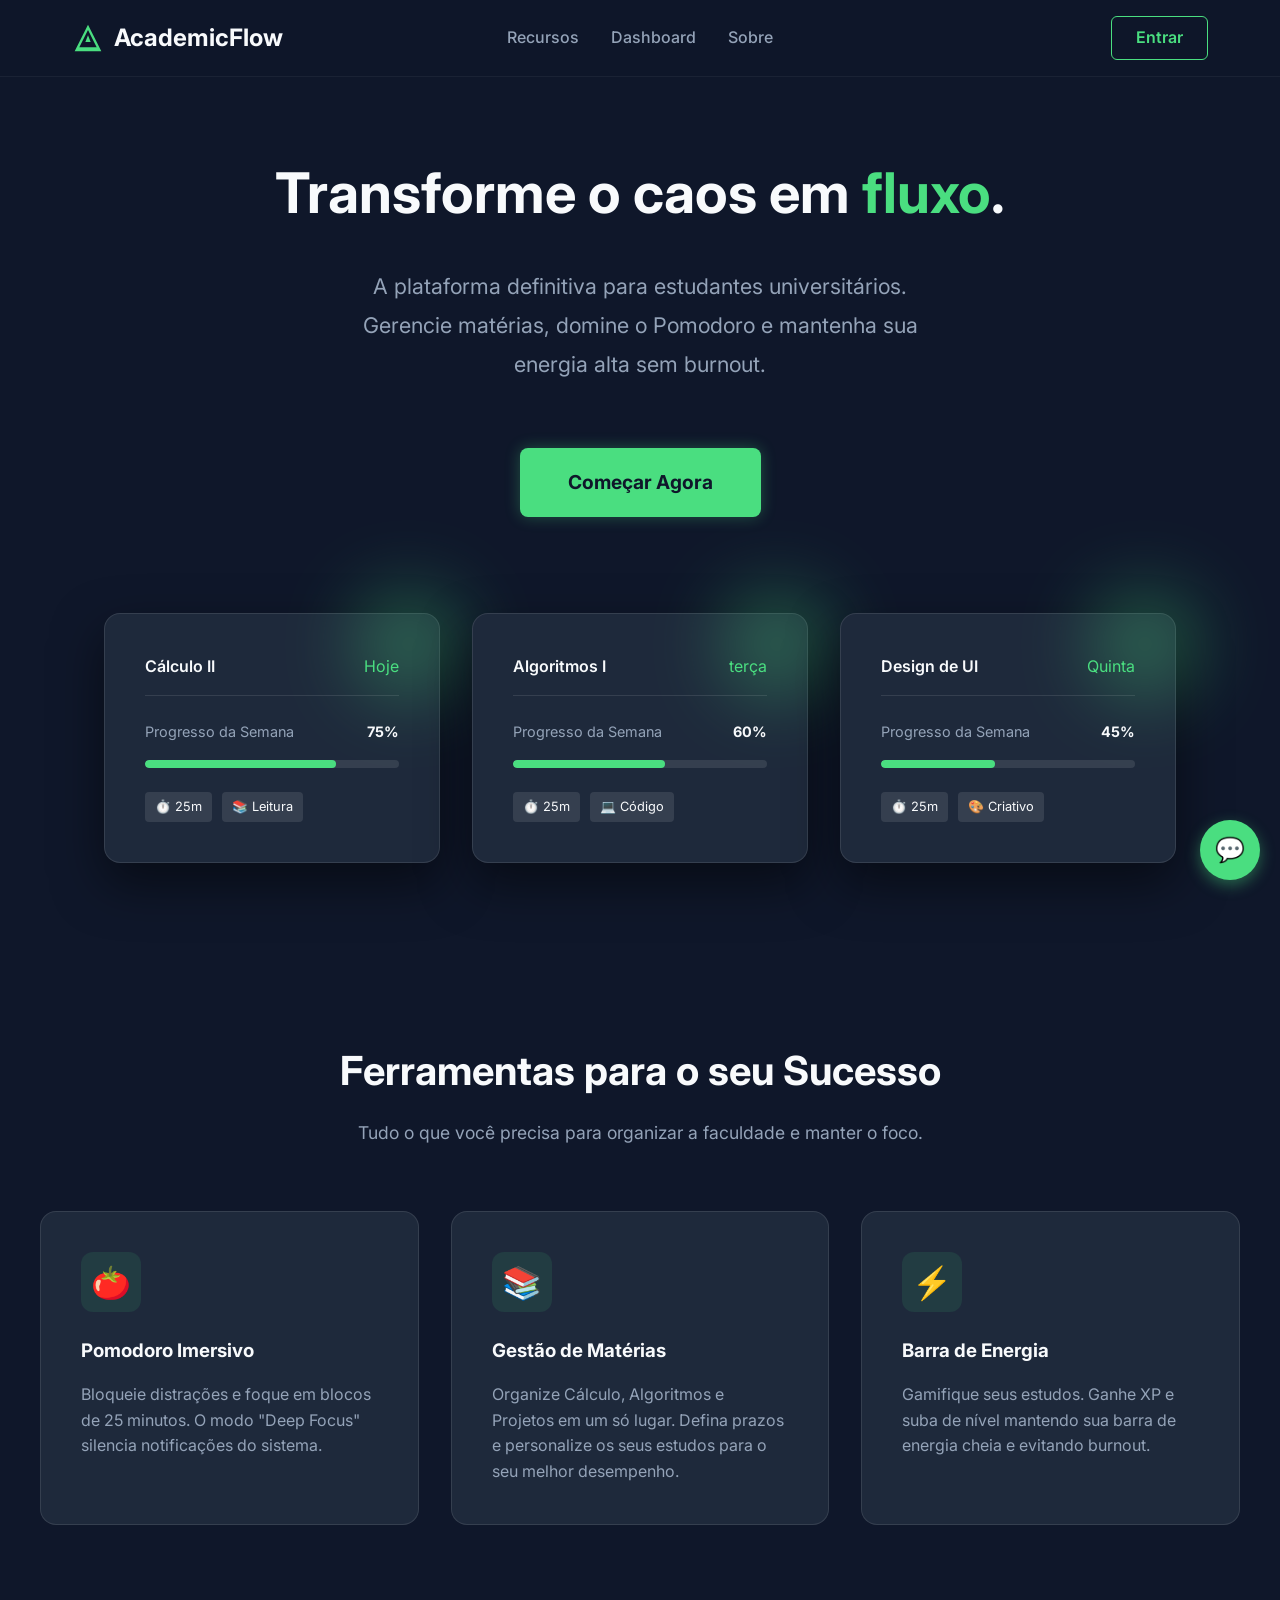
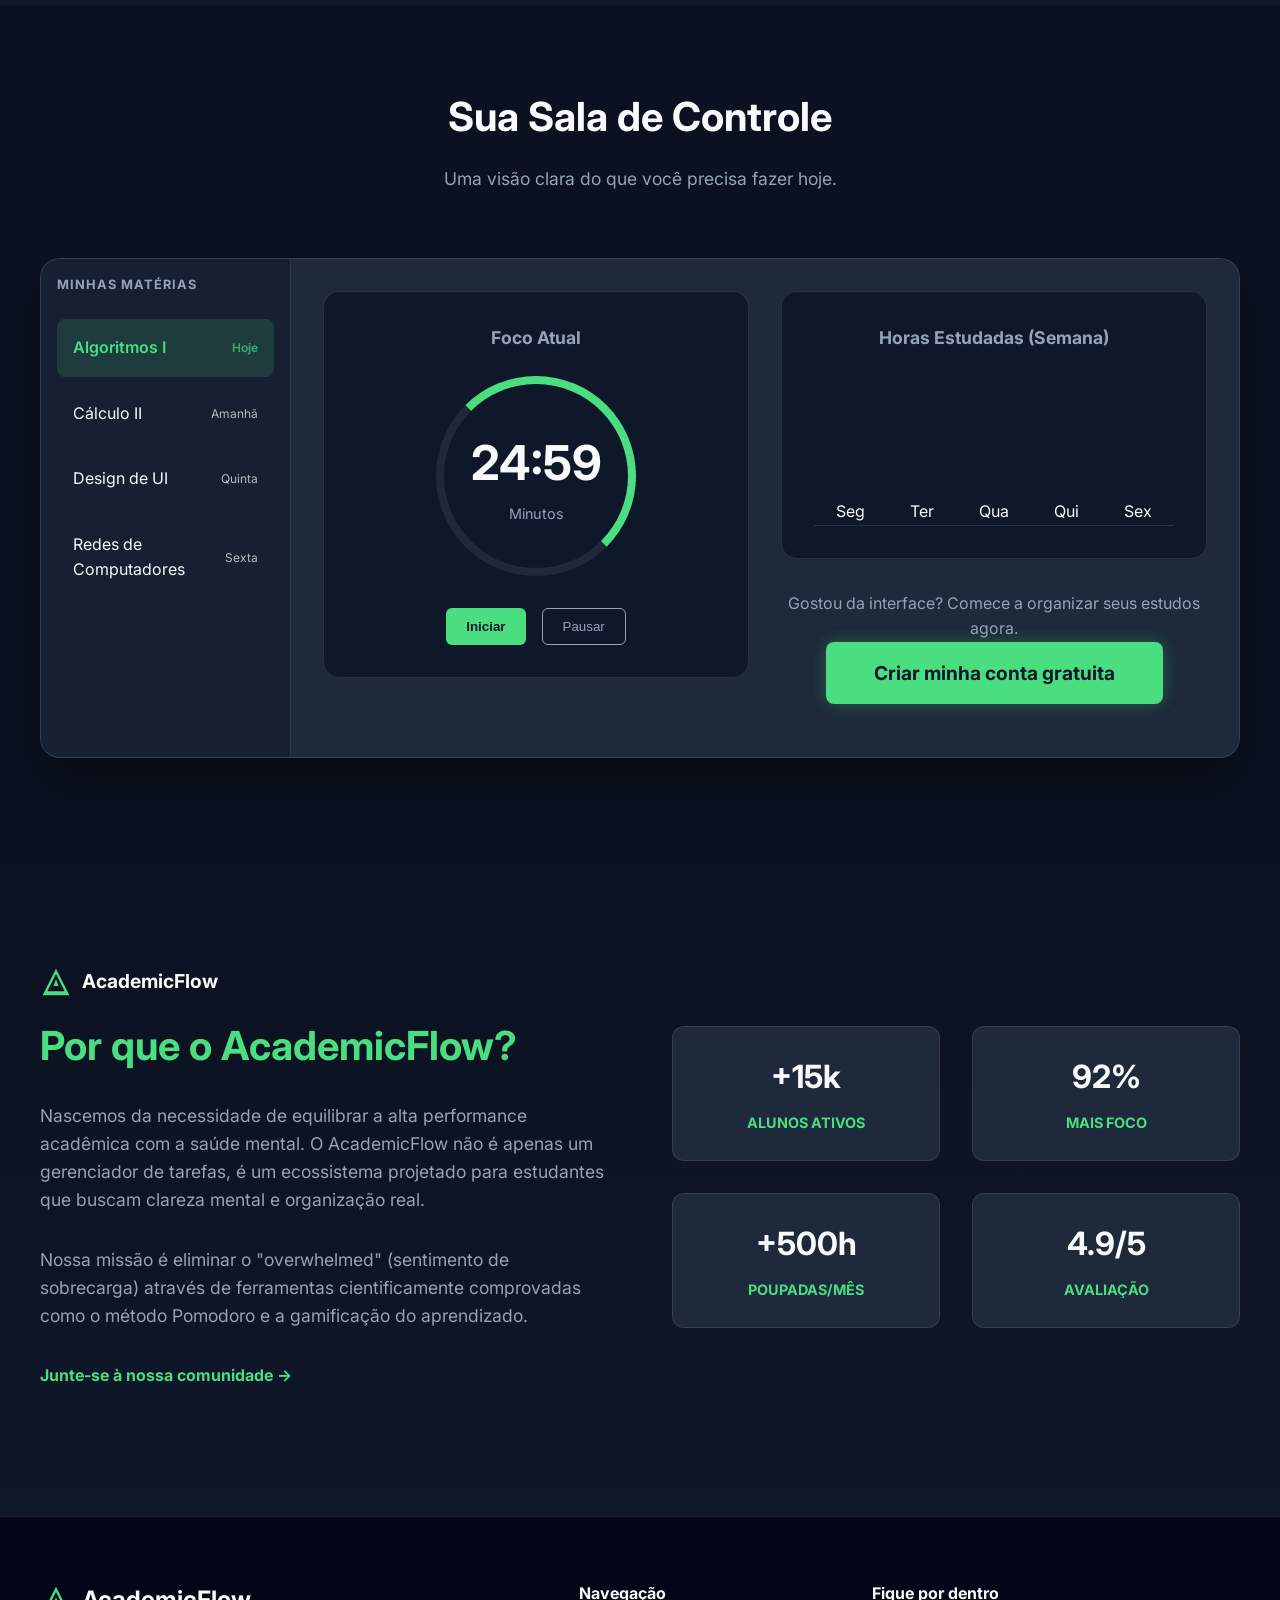
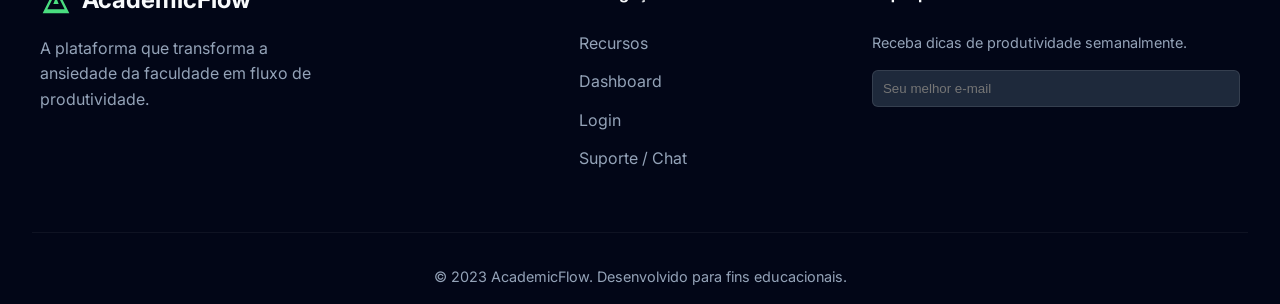
==== index2.html @ f97f6935 "Add files via upload" ====
<!DOCTYPE html>
<html lang="pt-BR">
<head>
    <meta charset="UTF-8">
    <meta name="viewport" content="width=device-width, initial-scale=1.0">
    <title>Dashboard - AcademicFlow</title>
    <!-- Fonte Google: Inter (Moderna e limpa) -->
    <link href="https://fonts.googleapis.com/css2?family=Inter:wght@300;400;600;700&display=swap" rel="stylesheet">
    <style>
        /* --- CSS Reset & Variáveis --- */
        :root {
            --bg-primary: #0f172a;
            --bg-secondary: #1e293b;
            --bg-tertiary: #0b1120;
            --text-primary: #f8fafc;
            --text-secondary: #94a3b8;
            --accent-color: #4ade80; /* Neon Green */
            --accent-hover: #22c55e;
            --font-main: 'Inter', sans-serif;
            --container-width: 1200px;
            --border-color: rgba(255, 255, 255, 0.1);
        }

        * {
            margin: 0;
            padding: 0;
            box-sizing: border-box;
        }

        body {
            font-family: var(--font-main);
            background-color: var(--bg-primary);
            color: var(--text-primary);
            line-height: 1.6;
        }

        /* --- Header & Navegação --- */
        header {
            background-color: rgba(15, 23, 42, 0.9);
            backdrop-filter: blur(10px);
            position: fixed;
            width: 100%;
            top: 0;
            z-index: 1000;
            border-bottom: 1px solid rgba(255, 255, 255, 0.05);
        }

        .nav-container {
            max-width: var(--container-width);
            margin: 0 auto;
            padding: 1rem 2rem;
            display: flex;
            justify-content: space-between;
            align-items: center;
        }

        .logo {
            display: flex;
            align-items: center;
            gap: 10px;
            font-weight: 700;
            font-size: 1.5rem;
            color: var(--text-primary);
            text-decoration: none;
        }

        .logo svg {
            width: 32px;
            height: 32px;
            fill: var(--accent-color);
        }

        .user-profile {
            display: flex;
            align-items: center;
            gap: 10px;
        }

        .user-avatar {
            width: 32px;
            height: 32px;
            background: var(--accent-color);
            border-radius: 50%;
            display: flex;
            align-items: center;
            justify-content: center;
            color: var(--bg-primary);
            font-weight: bold;
        }

        .btn-logout {
            background: transparent;
            border: 1px solid var(--text-secondary);
            color: var(--text-secondary);
            padding: 0.5rem 1rem;
            border-radius: 6px;
            cursor: pointer;
            font-size: 0.9rem;
            transition: all 0.3s;
        }

        .btn-logout:hover {
            border-color: var(--accent-color);
            color: var(--accent-color);
        }

        /* --- Container Principal --- */
        .dashboard-container {
            padding: 100px 2rem 2rem;
            max-width: var(--container-width);
            margin: 0 auto;
        }

        /* --- Seção de Boas-vindas --- */
        .welcome-section {
            margin-bottom: 3rem;
        }

        .welcome-section h1 {
            font-size: 2.5rem;
            margin-bottom: 1rem;
        }

        .welcome-section p {
            color: var(--text-secondary);
            font-size: 1.1rem;
        }

        /* --- Grid do Dashboard --- */
        .dashboard-grid {
            display: grid;
            grid-template-columns: 1fr 1fr;
            gap: 2rem;
        }

        /* --- Cards --- */
        .card {
            background-color: var(--bg-secondary);
            padding: 2rem;
            border-radius: 16px;
            border: 1px solid var(--border-color);
        }

        .card h3 {
            margin-bottom: 1.5rem;
            color: var(--text-primary);
        }

        /* --- Timer Circular --- */
        .timer-circle {
            position: relative;
            width: 200px;
            height: 200px;
            margin: 0 auto 2rem;
            display: flex;
            align-items: center;
            justify-content: center;
        }

        .timer-ring {
            position: absolute;
            width: 100%;
            height: 100%;
            border-radius: 50%;
            border: 8px solid #1e293b;
            border-top: 8px solid var(--accent-color);
            border-right: 8px solid var(--accent-color);
            animation: spin 4s linear infinite;
        }

        @keyframes spin {
            0% { transform: rotate(0deg); }
            100% { transform: rotate(360deg); }
        }

        .timer-text {
            text-align: center;
        }

        .time-display {
            font-size: 3rem;
            font-weight: 700;
            color: var(--text-primary);
            display: block;
        }

        .time-label {
            font-size: 0.9rem;
            color: var(--text-secondary);
        }

        .timer-controls {
            display: flex;
            gap: 1rem;
            width: 100%;
            justify-content: center;
        }

        .btn-start {
            background: var(--accent-color);
            color: var(--bg-primary);
            border: none;
            padding: 10px 20px;
            border-radius: 6px;
            font-weight: bold;
            cursor: pointer;
            transition: background 0.2s;
        }

        .btn-start:hover {
            background: var(--accent-hover);
        }

        .btn-pause {
            background: transparent;
            border: 1px solid var(--text-secondary);
            color: var(--text-secondary);
            padding: 10px 20px;
            border-radius: 6px;
            cursor: pointer;
            transition: all 0.2s;
        }

        .btn-pause:hover {
            border-color: var(--text-primary);
            color: var(--text-primary);
        }

        /* --- Lista de Matérias --- */
        .subject-list {
            list-style: none;
        }

        .subject-item {
            padding: 1rem;
            border-radius: 8px;
            margin-bottom: 0.5rem;
            cursor: pointer;
            transition: background 0.2s;
            display: flex;
            justify-content: space-between;
            align-items: center;
        }

        .subject-item:hover {
            background-color: rgba(255, 255, 255, 0.05);
        }

        .subject-item.active {
            background-color: rgba(74, 222, 128, 0.15);
            color: var(--accent-color);
            font-weight: 600;
        }

        .tag {
            font-size: 0.75rem;
            opacity: 0.7;
        }

        /* --- Gráfico de Barras --- */
        .chart-container {
            display: flex;
            justify-content: space-between;
            align-items: flex-end;
            height: 150px;
            padding-top: 20px;
            border-bottom: 1px solid var(--border-color);
            width: 100%;
        }

        .bar-group {
            display: flex;
            flex-direction: column;
            align-items: center;
            gap: 10px;
            width: 100%;
        }

        .bar {
            width: 30px;
            border-radius: 4px 4px 0 0;
            background: #334155;
            transition: height 0.5s ease;
        }

        .bar.active-bar {
            background: var(--accent-color);
            box-shadow: 0 0 10px rgba(74, 222, 128, 0.4);
        }

        /* --- Responsividade --- */
        @media (max-width: 768px) {
            .dashboard-grid {
                grid-template-columns: 1fr;
            }
            
            .timer-circle {
                width: 150px;
                height: 150px;
            }
            
            .time-display {
                font-size: 2.5rem;
            }
        }
        /* Input para adicionar matéria */
        #nova-materia {
            flex: 1;
            padding: 10px;
            border-radius: 6px;
            border: 1px solid var(--border-color);
            background: var(--bg-primary);
            color: var(--text-primary);
            outline: none;
        }

        #nova-materia:focus {
            border-color: var(--accent-color);
        }

        /* Select para dia de estudo */
        #dia-estudo {
            flex: 1;
            min-width: 120px;
            padding: 10px;
            border-radius: 6px;
            border: 1px solid var(--border-color);
            background: var(--bg-primary);
            color: var(--text-primary);
            outline: none;
            cursor: pointer;
        }

        #dia-estudo:focus {
            border-color: var(--accent-color);
        }

        #dia-estudo option {
            background: var(--bg-secondary);
            color: var(--text-primary);
        }
        
        /* Botão de Reiniciar */
        .btn-reset {
            background: transparent;
            border: 1px solid var(--text-secondary);
            color: var(--text-secondary);
            padding: 10px 20px;
            border-radius: 6px;
            cursor: pointer;
            transition: all 0.2s;
        }

        .btn-reset:hover {
            border-color: var(--accent-color);
            color: var(--accent-color);
        }

        /* Notificação de Conclusão */
        .notification {
            position: fixed;
            top: 20px;
            left: 50%;
            transform: translateX(-50%);
            background: var(--accent-color);
            color: var(--bg-primary);
            padding: 1rem 2rem;
            border-radius: 8px;
            font-weight: bold;
            box-shadow: 0 4px 12px rgba(74, 222, 128, 0.3);
            z-index: 2000;
            display: none;
            animation: slideDown 0.5s ease;
        }

        @keyframes slideDown {
            from { top: -50px; opacity: 0; }
            to { top: 20px; opacity: 1; }
        }

        /* Animação de Pulso no Anel */
        .timer-ring.finished {
            border-color: var(--accent-color);
            animation: pulse 1s infinite;
        }

        @keyframes pulse {
            0% { transform: scale(1); }
            50% { transform: scale(1.05); }
            100% { transform: scale(1); }
        }
        
        /* Estilos para Arquivos */
        .file-item {
            padding: 1rem;
            border-radius: 8px;
            margin-bottom: 0.5rem;
            background: rgba(255, 255, 255, 0.03);
            display: flex;
            justify-content: space-between;
            align-items: center;
            transition: background 0.2s;
        }

        .file-item:hover {
            background: rgba(255, 255, 255, 0.07);
        }

        .file-info {
            display: flex;
            align-items: center;
            gap: 10px;
        }

        .file-icon {
            font-size: 1.5rem;
        }

        .file-name {
            font-weight: 600;
            color: var(--text-primary);
        }

        .file-subject {
            font-size: 0.8rem;
            color: var(--text-secondary);
        }

        .file-actions {
            display: flex;
            gap: 10px;
        }

        .btn-download {
            background: transparent;
            border: 1px solid var(--accent-color);
            color: var(--accent-color);
            padding: 5px 10px;
            border-radius: 4px;
            cursor: pointer;
            font-size: 0.8rem;
            transition: all 0.2s;
        }

        .btn-download:hover {
            background: var(--accent-color);
            color: var(--bg-primary);
        }

        .btn-delete {
            background: transparent;
            border: none;
            color: #ef4444;
            cursor: pointer;
            font-size: 1.2rem;
            transition: all 0.2s;
        }

        .btn-delete:hover {
            transform: scale(1.1);
        }

        /* Estilos para Notas */
        .nota-item {
            padding: 1rem;
            border-radius: 8px;
            margin-bottom: 0.5rem;
            background: rgba(255, 255, 255, 0.03);
            display: flex;
            justify-content: space-between;
            align-items: center;
            transition: background 0.2s;
        }

        .nota-item:hover {
            background: rgba(255, 255, 255, 0.07);
        }

        .nota-badge {
            padding: 5px 10px;
            border-radius: 4px;
            font-weight: bold;
            font-size: 1.1rem;
        }

        .nota-badge.baixa {
            background: #ef4444;
            color: white;
        }

        .nota-badge.medio {
            background: #f59e0b;
            color: white;
        }

        .nota-badge.alta {
            background: var(--accent-color);
            color: var(--bg-primary);
        }

        .nota-subject {
            font-size: 0.8rem;
            color: var(--text-secondary);
        }

        .nota-unidade {
            font-size: 0.75rem;
            color: var(--text-secondary);
            margin-top: 2px;
        }

        .nota-media {
            text-align: right;
            padding: 1rem;
            background: rgba(74, 222, 128, 0.1);
            border-radius: 8px;
            margin-bottom: 1rem;
        }

        .nota-media h4 {
            color: var(--text-primary);
            margin-bottom: 0.5rem;
        }

        .nota-media .media-valor {
            font-size: 2rem;
            font-weight: bold;
            color: var(--accent-color);
        }

        .nota-media .media-necessaria {
            font-size: 0.9rem;
            color: var(--text-secondary);
        }

        .nota-media .media-necessaria.positiva {
            color: #ef4444;
        }

        .nota-media .media-necessativa.negativa {
            color: var(--accent-color);
        }

        .btn-delete {
            background: transparent;
            border: none;
            color: #ef4444;
            cursor: pointer;
            font-size: 1.2rem;
            transition: all 0.2s;
        }

        .btn-delete:hover {
            transform: scale(1.1);
        }

        .nota-individual {
            display: flex;
            justify-content: space-between;
            align-items: center;
            padding: 0.8rem;
            background: rgba(255, 255, 255, 0.05);
            border-radius: 6px;
            margin-bottom: 0.5rem;
        }

        .nota-individual-info {
            display: flex;
            align-items: center;
            gap: 10px;
        }

        .nota-individual-badge {
            padding: 5px 10px;
            border-radius: 4px;
            font-weight: bold;
            font-size: 1rem;
        }

        .nota-individual-details {
            display: flex;
            flex-direction: column;
            margin-left: 10px;
        }

        .nota-individual-subject {
            font-size: 0.9rem;
            color: var(--text-primary);
        }

        .nota-individual-unit {
            font-size: 0.75rem;
            color: var(--text-secondary);
        }

        .nota-individual-actions {
            display: flex;
            align-items: center;
            gap: 10px;
        }
        
        /* Estilos para Horas Estudadas */
        .registro-item {
            padding: 0.8rem;
            border-radius: 6px;
            margin-bottom: 0.5rem;
            background: rgba(255, 255, 255, 0.03);
            display: flex;
            justify-content: space-between;
            align-items: center;
            transition: background 0.2s;
        }

        .registro-item:hover {
            background: rgba(255, 255, 255, 0.07);
        }

        .registro-info {
            display: flex;
            align-items: center;
            gap: 10px;
        }

        .registro-horas {
            background: var(--accent-color);
            color: var(--bg-primary);
            padding: 5px 10px;
            border-radius: 4px;
            font-weight: bold;
            font-size: 0.9rem;
        }

        .registro-dia {
            font-size: 0.8rem;
            color: var(--text-secondary);
        }

        .registro-materia {
            font-size: 0.75rem;
            color: var(--text-secondary);
            margin-top: 2px;
        }

        .btn-delete {
            background: transparent;
            border: none;
            color: #ef4444;
            cursor: pointer;
            font-size: 1.2rem;
            transition: all 0.2s;
        }

        .btn-delete:hover {
            transform: scale(1.1);
        }

        .bar-group {
            display: flex;
            flex-direction: column;
            align-items: center;
            gap: 10px;
            width: 100%;
        }

        .bar {
            width: 30px;
            border-radius: 4px 4px 0 0;
            background: #334155;
            transition: height 0.5s ease;
        }

        .bar.active-bar {
            background: var(--accent-color);
            box-shadow: 0 0 10px rgba(74, 222, 128, 0.4);
        }

        .bar-label {
            font-size: 0.75rem;
            color: var(--text-secondary);
        }

        .stats-grid {
            display: grid;
            grid-template-columns: 1fr 1fr;
            gap: 1rem;
            padding: 1rem;
            background: rgba(74, 222, 128, 0.1);
            border-radius: 8px;
        }

        .stat-item {
            text-align: center;
        }

        .stat-label {
            font-size: 0.8rem;
            color: var(--text-secondary);
        }

        .stat-value {
            font-size: 1.5rem;
            font-weight: bold;
            color: var(--accent-color);
        }
        
        /* Estilos para Horas Estudadas */
        .registro-item {
            padding: 0.8rem;
            border-radius: 6px;
            margin-bottom: 0.5rem;
            background: rgba(255, 255, 255, 0.03);
            display: flex;
            justify-content: space-between;
            align-items: center;
            transition: background 0.2s;
        }

        .registro-item:hover {
            background: rgba(255, 255, 255, 0.07);
        }

        .registro-info {
            display: flex;
            align-items: center;
            gap: 10px;
        }

        .registro-horas {
            background: var(--accent-color);
            color: var(--bg-primary);
            padding: 5px 10px;
            border-radius: 4px;
            font-weight: bold;
            font-size: 0.9rem;
        }

        .registro-dia {
            font-size: 0.8rem;
            color: var(--text-secondary);
        }

        .registro-materia {
            font-size: 0.75rem;
            color: var(--text-secondary);
            margin-top: 2px;
        }

        .btn-delete {
            background: transparent;
            border: none;
            color: #ef4444;
            cursor: pointer;
            font-size: 1.2rem;
            transition: all 0.2s;
        }

        .btn-delete:hover {
            transform: scale(1.1);
        }

        /* --- GRÁFICO DE BARRAS - VERSÃO AUMENTADA --- */
        .chart-container {
            height: 300px !important;
            display: flex !important;
            justify-content: space-between !important;
            align-items: flex-end !important;
            padding-top: 40px !important;
            padding-bottom: 30px !important;
            border-bottom: 2px solid var(--border-color) !important;
        }

        .bar-group {
            display: flex !important;
            flex-direction: column !important;
            align-items: center !important;
            gap: 20px !important;
            width: 100% !important;
        }

        .bar {
            width: 60px !important;
            height: 5px !important;
            border-radius: 10px 10px 0 0 !important;
            background: #334155 !important;
            transition: height 0.8s ease !important;
            min-height: 5px !important;
            box-shadow: 0 4px 8px rgba(0, 0, 0, 0.3) !important;
            position: relative !important;
        }

        .bar.active-bar {
            background: var(--accent-color) !important;
            box-shadow: 0 0 20px rgba(74, 222, 128, 0.8) !important;
        }

        .bar-label {
            font-size: 1rem !important;
            color: var(--text-primary) !important;
            font-weight: 700 !important;
            text-transform: uppercase !important;
        }

        /* Tooltip para mostrar horas */
        .bar:hover::after {
            content: attr(data-horas) "h";
            position: absolute;
            top: -30px;
            left: 50%;
            transform: translateX(-50%);
            background: var(--accent-color);
            color: var(--bg-primary);
            padding: 5px 10px;
            border-radius: 4px;
            font-size: 0.9rem;
            font-weight: bold;
            white-space: nowrap;
        }

        /* --- Estilos do Relatório Mensal --- */
        .materia-relatorio-item {
            padding: 0.8rem;
            border-radius: 6px;
            margin-bottom: 0.5rem;
            background: rgba(255, 255, 255, 0.03);
            display: flex;
            justify-content: space-between;
            align-items: center;
            transition: background 0.2s;
        }

        .materia-relatorio-item:hover {
            background: rgba(255, 255, 255, 0.07);
        }

        .materia-relatorio-info {
            display: flex;
            align-items: center;
            gap: 10px;
        }

        .materia-relatorio-horas {
            background: var(--accent-color);
            color: var(--bg-primary);
            padding: 5px 10px;
            border-radius: 4px;
            font-weight: bold;
            font-size: 0.9rem;
        }

        .materia-relatorio-nome {
            font-size: 0.9rem;
            color: var(--text-primary);
            font-weight: 600;
        }

        .materia-relatorio-dias {
            font-size: 0.75rem;
            color: var(--text-secondary);
        }

        .materia-relatorio-bar {
            width: 100px;
            height: 6px;
            background: #334155;
            border-radius: 3px;
            overflow: hidden;
        }

        .materia-relatorio-bar-fill {
            height: 100%;
            background: var(--accent-color);
            transition: width 0.5s ease;
        }

        .relatorio-badge {
            display: inline-block;
            padding: 3px 8px;
            border-radius: 4px;
            font-size: 0.75rem;
            font-weight: bold;
            margin-left: 10px;
        }

        .relatorio-badge.excelente {
            background: var(--accent-color);
            color: var(--bg-primary);
        }

        .relatorio-badge.bom {
            background: #f59e0b;
            color: white;
        }

        .relatorio-badge.regular {
            background: #ef4444;
            color: white;
        }

        .relatorio-comparativo {
            display: flex;
            justify-content: space-between;
            align-items: center;
            padding: 1rem;
            background: rgba(255, 255, 255, 0.03);
            border-radius: 8px;
            margin-top: 1rem;
        }

        .comparativo-item {
            text-align: center;
        }

        .comparativo-label {
            font-size: 0.8rem;
            color: var(--text-secondary);
        }

        .comparativo-valor {
            font-size: 1.2rem;
            font-weight: bold;
            color: var(--accent-color);
        }

        .comparativo-mudanca {
            font-size: 0.8rem;
            margin-top: 5px;
        }

        .comparativo-mudanca.positiva {
            color: var(--accent-color);
        }

        .comparativo-mudanca.negativa {
            color: #ef4444;
        }

        /* Tooltip para mostrar horas nas barras semanais */
        .bar:hover::after {
            content: attr(data-horas) "h";
            position: absolute;
            top: -30px;
            left: 50%;
            transform: translateX(-50%);
            background: var(--accent-color);
            color: var(--bg-primary);
            padding: 5px 10px;
            border-radius: 4px;
            font-size: 0.9rem;
            font-weight: bold;
            white-space: nowrap;
        }

        /* Barra de XP */
        #barra-xp {
            background: var(--accent-color);
            transition: width 0.5s ease;
            box-shadow: 0 0 10px rgba(74, 222, 128, 0.4);
        }

        /* Animação de Level Up */
        @keyframes levelUp {
            0% { transform: scale(1); }
            50% { transform: scale(1.2); }
            100% { transform: scale(1); }
        }

        .nivel-up {
            animation: levelUp 0.5s ease;
        }

        /* Animação de Level Up */
        @keyframes levelUp {
            0% { transform: scale(1); }
            25% { transform: scale(1.3); }
            50% { transform: scale(1.1); }
            75% { transform: scale(1.2); }
            100% { transform: scale(1); }
        }

        @keyframes xpGlow {
            0% { box-shadow: 0 0 10px rgba(74, 222, 128, 0.4); }
            50% { box-shadow: 0 0 30px rgba(74, 222, 128, 0.8); }
            100% { box-shadow: 0 0 10px rgba(74, 222, 128, 0.4); }
        }

        .nivel-up {
            animation: levelUp 0.5s ease;
        }

        /* Animação de XP */
        #barra-xp {
            background: var(--accent-color);
            transition: width 0.5s ease, box-shadow 0.5s ease, transform 0.5s ease;
            box-shadow: 0 0 10px rgba(74, 222, 128, 0.4);
        }

        #barra-xp.glow {
            animation: xpGlow 1s ease;
        }
    </style>
</head>
<body>

    <!-- Header -->
    <header>
        <div class="nav-container">
            <a href="index.html" class="logo">
                <svg viewBox="0 0 24 24" xmlns="http://www.w3.org/2000/svg">
                    <path d="M12 2L2 22H22L12 2ZM12 6L18.5 19H5.5L12 6ZM12 10L10 15H14L12 10Z"/>
                </svg>
                AcademicFlow
            </a>
            <div class="user-profile">
                <span class="user-avatar" id="user-avatar">U</span>
                <span id="user-name">Usuário</span>
                <button onclick="fazerLogout()" class="btn-logout">Sair</button>
            </div>
        </div>
    </header>

    <!-- Conteúdo Principal -->
    <div class="dashboard-container">
        <div class="welcome-section">
            <h1 id="welcome-text">Olá, Estudante!</h1>
            <p>Aqui começa sua nova página de estudos.</p>
        </div>

        <div class="dashboard-grid">
            <!-- Timer Pomodoro -->
            <div class="card">
                <h3>Foco Atual</h3>
                <div class="timer-circle">
                    <div class="timer-ring"></div>
                    <div class="timer-text">
                        <span id="timer-display" class="time-display">25:00</span>
                        <span class="time-label">Minutos</span>
                    </div>
                </div>
                <div class="timer-controls">
                    <button id="btn-start" class="btn-start">Iniciar</button>
                    <button id="btn-pause" class="btn-pause">Pausar</button>
                    <button id="btn-reset" class="btn-reset">Reiniciar</button>
                </div>
            </div>

            <!-- Lista de Matérias -->
            <div class="card">
                <h3>Minhas Matérias</h3>
                <!-- Formulário para adicionar matéria -->
                <div style="display: flex; gap: 10px; margin-bottom: 1.5rem; flex-wrap: wrap;">
                    <input type="text" id="nova-materia" placeholder="Nome da matéria" style="flex: 2; min-width: 200px; padding: 10px; border-radius: 6px; border: 1px solid var(--border-color); background: var(--bg-primary); color: var(--text-primary);">
                    
                    <select id="dia-estudo" style="flex: 1; min-width: 120px; padding: 10px; border-radius: 6px; border: 1px solid var(--border-color); background: var(--bg-primary); color: var(--text-primary);">
                        <option value="Segunda">Segunda</option>
                        <option value="Terça">Terça</option>
                        <option value="Quarta">Quarta</option>
                        <option value="Quinta">Quinta</option>
                        <option value="Sexta">Sexta</option>
                        <option value="Sábado">Sábado</option>
                        <option value="Domingo">Domingo</option>
                        <option value="A definir">A definir</option>
                    </select>
                    
                    <button onclick="adicionarMateria()" class="btn-start" style="padding: 10px 20px;">Adicionar</button>
                </div>

                <!-- Lista de Matérias -->
                <ul class="subject-list" id="lista-materias">
                    <!-- As matérias serão carregadas aqui via JavaScript -->
                </ul>
            </div>

            <!-- Arquivos de Estudo -->
            <div class="card">
                <h3>Arquivos de Estudo</h3>
                
                <!-- Filtro por Matéria -->
                <div style="margin-bottom: 1.5rem;">
                    <label style="color: var(--text-secondary); font-size: 0.9rem; display: block; margin-bottom: 0.5rem;">Filtrar por matéria:</label>
                    <select id="filtro-materia-arquivo" style="width: 100%; padding: 10px; border-radius: 6px; border: 1px solid var(--border-color); background: var(--bg-primary); color: var(--text-primary); margin-bottom: 10px;">
                        <option value="todas">Todas as matérias</option>
                        <!-- Opções serão carregadas via JS -->
                    </select>
                </div>

                <!-- Seletor de Matéria para anexar arquivo -->
                <div style="margin-bottom: 1.5rem; padding-top: 1rem; border-top: 1px solid var(--border-color);">
                    <label style="color: var(--text-secondary); font-size: 0.9rem; display: block; margin-bottom: 0.5rem;">Anexar novo arquivo:</label>
                    <select id="select-materia-arquivo" style="width: 100%; padding: 10px; border-radius: 6px; border: 1px solid var(--border-color); background: var(--bg-primary); color: var(--text-primary); margin-bottom: 10px;">
                        <option value="">Selecione uma matéria...</option>
                        <!-- Opções serão carregadas via JS -->
                    </select>
                    
                    <div style="display: flex; gap: 10px;">
                        <input type="file" id="input-arquivo" style="flex: 1; padding: 10px; border-radius: 6px; border: 1px solid var(--border-color); background: var(--bg-primary); color: var(--text-primary);">
                        <button onclick="anexarArquivo()" class="btn-start" style="padding: 10px 20px;">Anexar</button>
                    </div>
                </div>

                <!-- Lista de Arquivos -->
                <ul class="subject-list" id="lista-arquivos">
                    <!-- Arquivos serão carregados aqui via JS -->
                </ul>
            </div>

            <!-- Notas por Matéria -->
            <div class="card">
                <h3>Notas por Matéria</h3>
                
                <!-- Filtro por Matéria -->
                <div style="margin-bottom: 1.5rem;">
                    <label style="color: var(--text-secondary); font-size: 0.9rem; display: block; margin-bottom: 0.5rem;">Filtrar por matéria:</label>
                    <select id="filtro-materia-notas" style="width: 100%; padding: 10px; border-radius: 6px; border: 1px solid var(--border-color); background: var(--bg-primary); color: var(--text-primary); margin-bottom: 10px;">
                        <option value="todas">Todas as matérias</option>
                        <!-- Opções serão carregadas via JS -->
                    </select>
                </div>

                <!-- Formulário de Adicionar Nota -->
                <div style="margin-bottom: 1.5rem; padding-top: 1rem; border-top: 1px solid var(--border-color);">
                    <label style="color: var(--text-secondary); font-size: 0.9rem; display: block; margin-bottom: 0.5rem;">Adicionar nova nota:</label>
                    <div style="display: flex; gap: 10px; margin-bottom: 10px;">
                        <select id="select-materia-nota" style="flex: 1; padding: 10px; border-radius: 6px; border: 1px solid var(--border-color); background: var(--bg-primary); color: var(--text-primary);">
                            <option value="">Selecione uma matéria...</option>
                        </select>
                        <select id="select-unidade-nota" style="flex: 1; padding: 10px; border-radius: 6px; border: 1px solid var(--border-color); background: var(--bg-primary); color: var(--text-primary);">
                            <option value="1º Bimestre">1º Bimestre</option>
                            <option value="2º Bimestre">2º Bimestre</option>
                            <option value="3º Bimestre">3º Bimestre</option>
                            <option value="4º Bimestre">4º Bimestre</option>
                            <option value="1º Trimestre">1º Trimestre</option>
                            <option value="2º Trimestre">2º Trimestre</option>
                            <option value="3º Trimestre">3º Trimestre</option>
                            <option value="Prova Final">Prova Final</option>
                        </select>
                    </div>
                    <div style="display: flex; gap: 10px;">
                        <input type="number" id="input-nota" placeholder="Nota (0-10)" min="0" max="10" step="0.1" style="flex: 1; padding: 10px; border-radius: 6px; border: 1px solid var(--border-color); background: var(--bg-primary); color: var(--text-primary);">
                        <button onclick="adicionarNota()" class="btn-start" style="padding: 10px 20px;">Adicionar</button>
                    </div>
                </div>

                <!-- Lista de Notas -->
                <ul class="subject-list" id="lista-notas">
                    <!-- Notas serão carregadas aqui via JS -->
                </ul>
            </div>

            <!-- Horas Estudadas -->
            <div class="card">
                <h3>Horas Estudadas</h3>
                
                <!-- Registro de Estudo -->
                <div style="margin-bottom: 1.5rem;">
                    <label style="color: var(--text-secondary); font-size: 0.9rem; display: block; margin-bottom: 0.5rem;">Registrar nova sessão de estudo:</label>
                    <div style="display: flex; gap: 10px; margin-bottom: 10px;">
                        <select id="select-dia-registro" style="flex: 1; padding: 10px; border-radius: 6px; border: 1px solid var(--border-color); background: var(--bg-primary); color: var(--text-primary);">
                            <option value="Segunda">Segunda</option>
                            <option value="Terça">Terça</option>
                            <option value="Quarta">Quarta</option>
                            <option value="Quinta">Quinta</option>
                            <option value="Sexta">Sexta</option>
                            <option value="Sábado">Sábado</option>
                            <option value="Domingo">Domingo</option>
                        </select>
                        <input type="number" id="input-horas" placeholder="Horas" min="0" max="24" step="0.5" style="flex: 1; padding: 10px; border-radius: 6px; border: 1px solid var(--border-color); background: var(--bg-primary); color: var(--text-primary);">
                    </div>
                    <div style="display: flex; gap: 10px;">
                        <input type="text" id="input-materia-registro" placeholder="Matéria (opcional)" style="flex: 2; padding: 10px; border-radius: 6px; border: 1px solid var(--border-color); background: var(--bg-primary); color: var(--text-primary);">
                        <button onclick="registrarEstudo()" class="btn-start" style="padding: 10px 20px;">Registrar</button>
                    </div>
                </div>

                <!-- Gráfico de Frequência -->
                <div style="margin-bottom: 1.5rem;">
                    <h4 style="color: var(--text-primary); margin-bottom: 1rem;">Frequência Semanal</h4>
                    <div class="chart-container">
                        <div class="bar-group">
                            <div class="bar" id="bar-segunda" data-horas="0"></div>
                            <span class="bar-label">SEG</span>
                        </div>
                        <div class="bar-group">
                            <div class="bar" id="bar-terca" data-horas="0"></div>
                            <span class="bar-label">TER</span>
                        </div>
                        <div class="bar-group">
                            <div class="bar" id="bar-quarta" data-horas="0"></div>
                            <span class="bar-label">QUA</span>
                        </div>
                        <div class="bar-group">
                            <div class="bar" id="bar-quinta" data-horas="0"></div>
                            <span class="bar-label">QUI</span>
                        </div>
                        <div class="bar-group">
                            <div class="bar" id="bar-sexta" data-horas="0"></div>
                            <span class="bar-label">SEX</span>
                        </div>
                        <div class="bar-group">
                            <div class="bar" id="bar-sabado" data-horas="0"></div>
                            <span class="bar-label">SÁB</span>
                        </div>
                        <div class="bar-group">
                            <div class="bar" id="bar-domingo" data-horas="0"></div>
                            <span class="bar-label">DOM</span>
                        </div>
                    </div>
                </div>

                            <!-- Relatório Mensal -->
            <div class="card">
                <h3>Relatório Mensal</h3>
                
                <!-- Seletor de Mês -->
                <div style="margin-bottom: 1.5rem;">
                    <label style="color: var(--text-secondary); font-size: 0.9rem; display: block; margin-bottom: 0.5rem;">Mês de Referência:</label>
                    <select id="select-mes-relatorio" style="width: 100%; padding: 10px; border-radius: 6px; border: 1px solid var(--border-color); background: var(--bg-primary); color: var(--text-primary);">
                        <!-- Opções serão geradas via JavaScript -->
                    </select>
                </div>

                <!-- Estatísticas Principais -->
                <div style="display: grid; grid-template-columns: 1fr 1fr; gap: 1rem; padding: 1rem; background: rgba(74, 222, 128, 0.1); border-radius: 8px; margin-bottom: 1.5rem;">
                    <div>
                        <div style="font-size: 0.8rem; color: var(--text-secondary);">Total de Horas</div>
                        <div style="font-size: 1.8rem; font-weight: bold; color: var(--accent-color);" id="relatorio-total-horas">0h</div>
                    </div>
                    <div>
                        <div style="font-size: 0.8rem; color: var(--text-secondary);">Sessões de Estudo</div>
                        <div style="font-size: 1.8rem; font-weight: bold; color: var(--accent-color);" id="relatorio-sessoes">0</div>
                    </div>
                    <div>
                        <div style="font-size: 0.8rem; color: var(--text-secondary);">Média Diária</div>
                        <div style="font-size: 1.8rem; font-weight: bold; color: var(--accent-color);" id="relatorio-media-dia">0h</div>
                    </div>
                    <div>
                        <div style="font-size: 0.8rem; color: var(--text-secondary);">Melhor Dia</div>
                        <div style="font-size: 1.2rem; font-weight: bold; color: var(--accent-color);" id="relatorio-melhor-dia">-</div>
                    </div>
                </div>

                <!-- Gráfico de Progresso Semanal -->
                <div style="margin-bottom: 1.5rem;">
                    <h4 style="color: var(--text-primary); margin-bottom: 1rem;">Progresso Semanal</h4>
                    <div class="chart-container" style="height: 180px; display: flex; justify-content: space-between; align-items: flex-end; padding-top: 20px; border-bottom: 1px solid var(--border-color);">
                        <div class="bar-group">
                            <div class="bar" id="bar-semana-1" style="height: 0%;"></div>
                            <span class="bar-label">Sem 1</span>
                        </div>
                        <div class="bar-group">
                            <div class="bar" id="bar-semana-2" style="height: 0%;"></div>
                            <span class="bar-label">Sem 2</span>
                        </div>
                        <div class="bar-group">
                            <div class="bar" id="bar-semana-3" style="height: 0%;"></div>
                            <span class="bar-label">Sem 3</span>
                        </div>
                        <div class="bar-group">
                            <div class="bar" id="bar-semana-4" style="height: 0%;"></div>
                            <span class="bar-label">Sem 4</span>
                        </div>
                        <div class="bar-group">
                            <div class="bar" id="bar-semana-5" style="height: 0%;"></div>
                            <span class="bar-label">Sem 5</span>
                        </div>
                    </div>
                </div>

                <!-- Desempenho por Matéria -->
                <div style="margin-bottom: 1.5rem;">
                    <h4 style="color: var(--text-primary); margin-bottom: 1rem;">Desempenho por Matéria</h4>
                    <ul class="subject-list" id="lista-materias-relatorio">
                        <!-- Matérias serão carregadas aqui via JS -->
                    </ul>
                </div>

                <!-- Metas e Progresso -->
                <div style="padding: 1rem; background: rgba(255, 255, 255, 0.05); border-radius: 8px;">
                    <div style="display: flex; justify-content: space-between; margin-bottom: 0.5rem;">
                        <span style="color: var(--text-secondary); font-size: 0.9rem;">Meta Mensal</span>
                        <span style="color: var(--text-primary); font-size: 0.9rem; font-weight: bold;" id="relatorio-meta">60h</span>
                    </div>
                    <div style="width: 100%; height: 10px; background: #334155; border-radius: 5px; overflow: hidden; margin-bottom: 0.5rem;">
                        <div id="barra-progresso-mes" style="width: 0%; height: 100%; background: var(--accent-color); transition: width 0.5s ease;"></div>
                    </div>
                    <div style="display: flex; justify-content: space-between; font-size: 0.8rem; color: var(--text-secondary);">
                        <span id="progresso-texto">0% concluído</span>
                        <span id="horas-faltantes">60h restantes</span>
                    </div>
                </div>
            </div>

                <!-- Estatísticas -->
                <div style="display: grid; grid-template-columns: 1fr 1fr; gap: 1rem; padding: 1rem; background: rgba(74, 222, 128, 0.1); border-radius: 8px;">
                    <div>
                        <div style="font-size: 0.8rem; color: var(--text-secondary);">Total Semanal</div>
                        <div style="font-size: 1.5rem; font-weight: bold; color: var(--accent-color);" id="total-horas">0h</div>
                    </div>
                    <div>
                        <div style="font-size: 0.8rem; color: var(--text-secondary);">Média Diária</div>
                        <div style="font-size: 1.5rem; font-weight: bold; color: var(--accent-color);" id="media-dia">0h</div>
                    </div>
                    <div>
                        <div style="font-size: 0.8rem; color: var(--text-secondary);">Dias Estudados</div>
                        <div style="font-size: 1.5rem; font-weight: bold; color: var(--accent-color);" id="dias-estudados">0</div>
                    </div>
                    <div>
                        <div style="font-size: 0.8rem; color: var(--text-secondary);">Meta Semanal</div>
                        <div style="font-size: 1.5rem; font-weight: bold; color: var(--accent-color);" id="meta-semanal">15h</div>
                    </div>
                </div>

                <!-- Lista de Registros -->
                <div style="margin-top: 1.5rem;">
                    <h4 style="color: var(--text-primary); margin-bottom: 0.5rem;">Registros Recentes</h4>
                    <ul class="subject-list" id="lista-registros">
                        <!-- Registros serão carregados aqui via JS -->
                    </ul>
                </div>
            </div>

            <!-- Estatísticas -->
            <div class="card">
                <h3>Seu Progresso</h3>
                <div style="text-align: center; padding: 2rem;">
                    <div style="font-size: 3rem; color: var(--accent-color); font-weight: bold;" id="user-nivel">Nível 0</div>
                    <p style="color: var(--text-secondary); margin-top: 0.5rem;">XP: <span id="user-xp">0 / 100 XP</span></p>
                    
                    <!-- Barra de XP -->
                    <div style="width: 100%; height: 10px; background: #334155; border-radius: 5px; overflow: hidden; margin-top: 1rem;">
                        <div id="barra-xp" style="width: 0%; height: 100%; background: var(--accent-color); transition: width 0.5s ease;"></div>
                    </div>
                    
                    <!-- Próximos Níveis -->
                    <div style="margin-top: 1.5rem; text-align: left;">
                        <h4 style="color: var(--text-secondary); font-size: 0.9rem; margin-bottom: 0.5rem;">Próximos Níveis:</h4>
                        <div style="display: grid; grid-template-columns: repeat(3, 1fr); gap: 0.5rem;">
                            <div style="background: rgba(255,255,255,0.05); padding: 0.5rem; border-radius: 4px; text-align: center;">
                                <div style="font-size: 0.8rem; color: var(--text-secondary);">Próximo</div>
                                <div style="font-weight: bold; color: var(--accent-color);" id="xp-proximo">100 XP</div>
                            </div>
                            <div style="background: rgba(255,255,255,0.05); padding: 0.5rem; border-radius: 4px; text-align: center;">
                                <div style="font-size: 0.8rem; color: var(--text-secondary);">Meta Mensal</div>
                                <div style="font-weight: bold; color: var(--accent-color);">60h</div>
                            </div>
                            <div style="background: rgba(255,255,255,0.05); padding: 0.5rem; border-radius: 4px; text-align: center;">
                                <div style="font-size: 0.8rem; color: var(--text-secondary);">Horas Totais</div>
                                <div style="font-weight: bold; color: var(--accent-color);" id="total-horas-totais">0h</div>
                            </div>
                        </div>
                    </div>
                </div>
            </div>

            <!-- Rodapé -->
            <footer style="background-color: var(--bg-tertiary); padding: 3rem 2rem; border-top: 1px solid var(--border-color); margin-top: 4rem;">
                <div style="max-width: var(--container-width); margin: 0 auto;">
                    <div style="display: grid; grid-template-columns: repeat(auto-fit, minmax(250px, 1fr)); gap: 2rem; margin-bottom: 2rem;">
                        
                        <!-- Coluna 1: Sobre -->
                        <div>
                            <div style="display: flex; align-items: center; gap: 10px; margin-bottom: 1rem;">
                                <svg viewBox="0 0 24 24" xmlns="http://www.w3.org/2000/svg" style="width: 24px; height: 24px; fill: var(--accent-color);">
                                    <path d="M12 2L2 22H22L12 2ZM12 6L18.5 19H5.5L12 6ZM12 10L10 15H14L12 10Z"/>
                                </svg>
                                <span style="font-weight: 700; font-size: 1.2rem; color: var(--text-primary);">AcademicFlow</span>
                            </div>
                            <p style="color: var(--text-secondary); line-height: 1.6;">
                                Plataforma de gestão de estudos para alunos que buscam excelência acadêmica. Organize, acompanhe e evolua sua jornada de aprendizado.
                            </p>
                        </div>

                        <!-- Coluna 2: Links Rápidos -->
                        <div>
                            <h4 style="color: var(--text-primary); margin-bottom: 1rem; font-size: 1rem;">Links Rápidos</h4>
                            <ul style="list-style: none; padding: 0;">
                                <li style="margin-bottom: 0.5rem;"><a href="#" style="color: var(--text-secondary); text-decoration: none; transition: color 0.3s;">Dashboard</a></li>
                                <li style="margin-bottom: 0.5rem;"><a href="#" style="color: var(--text-secondary); text-decoration: none; transition: color 0.3s;">Relatórios</a></li>
                                <li style="margin-bottom: 0.5rem;"><a href="#" style="color: var(--text-secondary); text-decoration: none; transition: color 0.3s;">Configurações</a></li>
                                <li style="margin-bottom: 0.5rem;"><a href="#" style="color: var(--text-secondary); text-decoration: none; transition: color 0.3s;">Ajuda</a></li>
                            </ul>
                        </div>

                        <!-- Coluna 3: Contato -->
                        <div>
                            <h4 style="color: var(--text-primary); margin-bottom: 1rem; font-size: 1rem;">Contato</h4>
                            <ul style="list-style: none; padding: 0;">
                                <li style="margin-bottom: 0.5rem; color: var(--text-secondary);">📧 contato@academicflow.com</li>
                                <li style="margin-bottom: 0.5rem; color: var(--text-secondary);">📱 +55 (84) 99142-5698</li>
                                <li style="margin-bottom: 0.5rem; color: var(--text-secondary);">📍 Natal, RN</li>
                            </ul>
                        </div>

                        <!-- Coluna 4: Redes Sociais -->
                        <div>
                            <h4 style="color: var(--text-primary); margin-bottom: 1rem; font-size: 1rem;">Siga-nos</h4>
                            <div style="display: flex; gap: 1rem;">
                                <a href="#" style="width: 40px; height: 40px; background: rgba(255,255,255,0.05); border-radius: 50%; display: flex; align-items: center; justify-content: center; color: var(--text-secondary); transition: all 0.3s;">
                                    <svg viewBox="0 0 24 24" style="width: 20px; height: 20px; fill: currentColor;">
                                        <path d="M24 4.557c-.883.392-1.832.656-2.828.775 1.017-.609 1.798-1.574 2.165-2.724-.951.564-2.005.974-3.127 1.195-.897-.957-2.178-1.555-3.594-1.555-3.179 0-5.515 2.966-4.797 6.045-4.091-.205-7.719-2.165-10.148-5.144-1.29 2.213-.669 5.108 1.523 6.574-.806-.026-1.566-.247-2.229-.616-.054 2.281 1.581 4.415 3.949 4.89-.693.188-1.452.232-2.224.084.626 1.956 2.444 3.379 4.6 3.419-2.07 1.623-4.678 2.348-7.29 2.04 2.179 1.397 4.768 2.212 7.548 2.212 9.142 0 14.307-7.721 13.995-14.646.962-.695 1.797-1.562 2.457-2.549z"/>
                                    </svg>
                                </a>
                                <a href="#" style="width: 40px; height: 40px; background: rgba(255,255,255,0.05); border-radius: 50%; display: flex; align-items: center; justify-content: center; color: var(--text-secondary); transition: all 0.3s;">
                                    <svg viewBox="0 0 24 24" style="width: 20px; height: 20px; fill: currentColor;">
                                        <path d="M12 2.163c3.204 0 3.584.012 4.85.07 3.252.148 4.771 1.691 4.919 4.919.058 1.265.069 1.645.069 4.849 0 3.205-.012 3.584-.069 4.849-.149 3.225-1.664 4.771-4.919 4.919-1.266.058-1.644.07-4.85.07-3.204 0-3.584-.012-4.849-.07-3.26-.149-4.771-1.699-4.919-4.92-.058-1.265-.07-1.644-.07-4.849 0-3.204.013-3.583.07-4.849.149-3.227 1.664-4.771 4.919-4.919 1.266-.057 1.645-.069 4.849-.069zm0-2.163c-3.259 0-3.667.014-4.947.072-4.358.2-6.78 2.618-6.98 6.98-.059 1.281-.073 1.689-.073 4.948 0 3.259.014 3.668.072 4.948.2 4.358 2.618 6.78 6.98 6.98 1.281.058 1.689.072 4.948.072 3.259 0 3.668-.014 4.948-.072 4.354-.2 6.782-2.618 6.979-6.98.059-1.28.073-1.689.073-4.948 0-3.259-.014-3.667-.072-4.947-.196-4.354-2.617-6.78-6.979-6.98-1.281-.059-1.69-.073-4.949-.073zm0 5.838c-3.403 0-6.162 2.759-6.162 6.162s2.759 6.163 6.162 6.163 6.162-2.759 6.162-6.163c0-3.403-2.759-6.162-6.162-6.162zm0 10.162c-2.209 0-4-1.79-4-4 0-2.209 1.791-4 4-4s4 1.791 4 4c0 2.21-1.791 4-4 4zm6.406-11.845c-.796 0-1.441.645-1.441 1.44s.645 1.44 1.441 1.44c.795 0 1.439-.645 1.439-1.44s-.644-1.44-1.439-1.44z"/>
                                    </svg>
                                </a>
                                <a href="#" style="width: 40px; height: 40px; background: rgba(255,255,255,0.05); border-radius: 50%; display: flex; align-items: center; justify-content: center; color: var(--text-secondary); transition: all 0.3s;">
                                    <svg viewBox="0 0 24 24" style="width: 20px; height: 20px; fill: currentColor;">
                                        <path d="M19 0h-14c-2.761 0-5 2.239-5 5v14c0 2.761 2.239 5 5 5h14c2.762 0 5-2.239 5-5v-14c0-2.761-2.238-5-5-5zm-11 19h-3v-11h3v11zm-1.5-12.268c-.966 0-1.75-.79-1.75-1.764s.784-1.764 1.75-1.764 1.75.79 1.75 1.764-.783 1.764-1.75 1.764zm13.5 12.268h-3v-5.604c0-3.368-4-3.113-4 0v5.604h-3v-11h3v1.765c1.396-2.586 7-2.777 7 2.476v6.759z"/>
                                    </svg>
                                </a>
                            </div>
                        </div>
                    </div>

                    <!-- Linha Inferior -->
                    <div style="border-top: 1px solid var(--border-color); padding-top: 2rem; display: flex; justify-content: space-between; align-items: center; flex-wrap: wrap; gap: 1rem;">
                        <p style="color: var(--text-secondary); font-size: 0.9rem;">
                            © 2026 AcademicFlow. Todos os direitos reservados.
                        </p>
                        <div style="display: flex; gap: 1.5rem;">
                            <a href="#" style="color: var(--text-secondary); font-size: 0.9rem; text-decoration: none; transition: color 0.3s;">Política de Privacidade</a>
                            <a href="#" style="color: var(--text-secondary); font-size: 0.9rem; text-decoration: none; transition: color 0.3s;">Termos de Uso</a>
                        </div>
                    </div>
                </div>
            </footer>

    <!-- Script da Etapa 1 -->
    <script>
        // Função de Logout
        function fazerLogout() {
            localStorage.removeItem('academicflow_session');
            window.location.href = 'index.html';
        }

        // Carregar dados do usuário ao iniciar
        document.addEventListener('DOMContentLoaded', () => {
            const session = localStorage.getItem('academicflow_session');
            if (session) {
                const user = JSON.parse(session);
                document.getElementById('user-name').textContent = user.name;
                document.getElementById('user-avatar').textContent = user.name.charAt(0).toUpperCase();
                document.getElementById('welcome-text').textContent = `Olá, ${user.name}!`;
            } else {
                window.location.href = 'index.html';
            }
            
            // Carregar matérias salvas
            carregarMaterias();
        });

        // Adicionar nova matéria
        function adicionarMateria() {
            const input = document.getElementById('nova-materia');
            const diaSelect = document.getElementById('dia-estudo'); // Pega o elemento do select
            const nomeMateria = input.value.trim();
            const diaEstudo = diaSelect.value; // Pega o valor selecionado (ex: "Segunda")
            
            if (!nomeMateria) {
                alert('Por favor, digite o nome da matéria!');
                return;
            }
            
            // Pegar matérias salvas
            const materias = JSON.parse(localStorage.getItem('academicflow_materias') || '[]');
            
            // Adicionar nova matéria
            // CORREÇÃO: Usamos 'dia: diaEstudo' para salvar o dia escolhido
            materias.push({
                id: Date.now(),
                nome: nomeMateria,
                dia: diaEstudo // Salva o dia real escolhido
            });
            
            // Salvar no localStorage
            localStorage.setItem('academicflow_materias', JSON.stringify(materias));
            
            // Limpar input
            input.value = '';
            
            // Recarregar lista
            carregarMaterias();
        }

        // Carregar matérias na tela
        function carregarMaterias() {
            const materias = JSON.parse(localStorage.getItem('academicflow_materias') || '[]');
            const lista = document.getElementById('lista-materias');
            
            lista.innerHTML = ''; // Limpar lista atual
            
            if (materias.length === 0) {
                lista.innerHTML = '<li style="text-align: center; color: var(--text-secondary); padding: 1rem;">Nenhuma matéria cadastrada. Adicione uma acima!</li>';
                return;
            }
            
            materias.forEach((materia) => {
                const li = document.createElement('li');
                li.className = 'subject-item';
                
                // CORREÇÃO: Agora estamos exibindo 'materia.dia' que foi salvo corretamente
                li.innerHTML = `
                    <span onclick="selecionarMateria(this, '${materia.nome}', '${materia.dia || 'A definir'}')" style="cursor: pointer;">
                        ${materia.nome}
                    </span>
                    <div style="display: flex; gap: 10px; align-items: center;">
                        <span class="tag" id="tag-${materia.id}">${materia.dia || 'A definir'}</span>
                        <button onclick="editarDiaMateria(${materia.id})" style="background: none; border: none; color: var(--text-secondary); cursor: pointer; font-size: 1rem;">📅</button>
                        <button onclick="removerMateria(${materia.id})" style="background: none; border: none; color: #ef4444; cursor: pointer; font-size: 1.2rem;">×</button>
                    </div>
                `;
                lista.appendChild(li);
            });
        }

        // Remover matéria
        function removerMateria(id) {
            if (!confirm('Tem certeza que deseja remover esta matéria?')) return;
            
            let materias = JSON.parse(localStorage.getItem('academicflow_materias') || '[]');
            materias = materias.filter(m => m.id !== id);
            localStorage.setItem('academicflow_materias', JSON.stringify(materias));
            carregarMaterias();
        }

        // Selecionar Matéria
        function selecionarMateria(element, materia) {
            document.querySelectorAll('.subject-item').forEach(item => {
                item.classList.remove('active');
            });
            element.classList.add('active');
            console.log('Matéria selecionada:', materia);
        }

        // Editar dia da matéria
        function editarDiaMateria(id) {
            const materias = JSON.parse(localStorage.getItem('academicflow_materias') || '[]');
            const materia = materias.find(m => m.id === id);
            
            if (materia) {
                // Abre um prompt para o usuário digitar o novo dia
                const novoDia = prompt('Digite o novo dia de estudo:', materia.dia);
                
                // Se o usuário não cancelar e digitar algo
                if (novoDia !== null && novoDia.trim() !== '') {
                    materia.dia = novoDia.trim();
                    localStorage.setItem('academicflow_materias', JSON.stringify(materias));
                    carregarMaterias();
                }
            }
        }
        
        // Timer Pomodoro
        document.addEventListener('DOMContentLoaded', () => {
            const timerDisplay = document.getElementById('timer-display');
            const btnStart = document.getElementById('btn-start');
            const btnPause = document.getElementById('btn-pause');
            const btnReset = document.getElementById('btn-reset');
            const timerRing = document.querySelector('.timer-ring');
            
            let timeLeft = 1500; // 25 minutos em segundos
            let timerInterval = null;
            let isRunning = false;

            function updateDisplay() {
                const minutes = Math.floor(timeLeft / 60);
                const seconds = timeLeft % 60;
                timerDisplay.textContent = `${minutes.toString().padStart(2, '0')}:${seconds.toString().padStart(2, '0')}`;
            }

            function startTimer() {
                if (isRunning) return;
                isRunning = true;
                timerRing.style.animationPlayState = 'running';
                timerRing.style.animation = 'spin 4s linear infinite';
                
                timerInterval = setInterval(() => {
                    if (timeLeft > 0) {
                        timeLeft--;
                        updateDisplay();
                    } else {
                        clearInterval(timerInterval);
                        isRunning = false;
                        finishTimer();
                    }
                }, 1000);
            }

            function pauseTimer() {
                clearInterval(timerInterval);
                isRunning = false;
                timerRing.style.animationPlayState = 'paused';
            }

            function resetTimer() {
                clearInterval(timerInterval);
                isRunning = false;
                timeLeft = 1500; // Reseta para 25 min
                updateDisplay();
                timerRing.style.animation = 'spin 4s linear infinite';
                timerRing.classList.remove('finished');
                timerRing.style.animationPlayState = 'paused';
                hideNotification();
            }

            function finishTimer() {
                timerRing.style.animation = 'none';
                timerRing.classList.add('finished');
                showNotification();
                // Opcional: Tocar um som aqui se desejar
            }

            function showNotification() {
                const notification = document.createElement('div');
                notification.className = 'notification';
                notification.textContent = '🎉 Foco Concluído! Bom trabalho!';
                document.body.appendChild(notification);
                
                setTimeout(() => {
                    notification.style.display = 'block';
                }, 100);

                setTimeout(() => {
                    hideNotification();
                }, 5000); // Some após 5 segundos
            }

            function hideNotification() {
                const notification = document.querySelector('.notification');
                if (notification) {
                    notification.style.display = 'none';
                }
            }

            btnStart.addEventListener('click', startTimer);
            btnPause.addEventListener('click', pauseTimer);
            btnReset.addEventListener('click', resetTimer);
        });

        // --- Gerenciamento de Notas ---

        // Carregar matérias no select de notas
        function carregarMateriasNoSelectNotas() {
            const materias = JSON.parse(localStorage.getItem('academicflow_materias') || '[]');
            const select = document.getElementById('select-materia-nota');
            const filtroSelect = document.getElementById('filtro-materia-notas');
            
            // Limpa opções existentes
            select.innerHTML = '<option value="">Selecione uma matéria...</option>';
            filtroSelect.innerHTML = '<option value="todas">Todas as matérias</option>';
            
            materias.forEach(materia => {
                // Adiciona ao select de adicionar nota
                const optionAnexar = document.createElement('option');
                optionAnexar.value = materia.nome;
                optionAnexar.textContent = materia.nome;
                select.appendChild(optionAnexar);
                
                // Adiciona ao filtro
                const optionFiltro = document.createElement('option');
                optionFiltro.value = materia.nome;
                optionFiltro.textContent = materia.nome;
                filtroSelect.appendChild(optionFiltro);
            });
        }

        // Adicionar nota
        function adicionarNota() {
            const select = document.getElementById('select-materia-nota');
            const unidadeSelect = document.getElementById('select-unidade-nota');
            const input = document.getElementById('input-nota');
            const materiaSelecionada = select.value;
            const unidade = unidadeSelect.value;
            const nota = parseFloat(input.value);
            
            if (!materiaSelecionada) {
                alert('Por favor, selecione uma matéria!');
                return;
            }
            
            if (isNaN(nota) || nota < 0 || nota > 10) {
                alert('Por favor, insira uma nota válida entre 0 e 10!');
                return;
            }
            
            // Criar objeto da nota
            const novaNota = {
                id: Date.now(),
                materia: materiaSelecionada,
                unidade: unidade,
                nota: nota,
                data: new Date().toLocaleDateString('pt-BR')
            };
            
            // Pegar notas salvas
            const notas = JSON.parse(localStorage.getItem('academicflow_notas') || '[]');
            
            // Adicionar nova nota
            notas.push(novaNota);
            
            // Salvar no localStorage
            localStorage.setItem('academicflow_notas', JSON.stringify(notas));
            
            // Limpar input
            input.value = '';
            
            // Recarregar lista e atualizar selects
            carregarNotas();
            carregarMateriasNoSelectNotas();
        }

        // Carregar notas na tela (com filtro)
        function carregarNotas() {
            const notas = JSON.parse(localStorage.getItem('academicflow_notas') || '[]');
            const lista = document.getElementById('lista-notas');
            const filtroSelect = document.getElementById('filtro-materia-notas');
            const materiaFiltro = filtroSelect.value;
            
            lista.innerHTML = ''; // Limpar lista atual
            
            // Filtrar notas
            const notasFiltradas = materiaFiltro === 'todas' 
                ? notas 
                : notas.filter(n => n.materia === materiaFiltro);
            
            if (notasFiltradas.length === 0) {
                lista.innerHTML = '<li style="text-align: center; color: var(--text-secondary); padding: 1rem;">Nenhuma nota registrada para esta matéria.</li>';
                return;
            }
            
            // Agrupar por matéria
            const notasPorMateria = {};
            notasFiltradas.forEach(nota => {
                if (!notasPorMateria[nota.materia]) {
                    notasPorMateria[nota.materia] = [];
                }
                notasPorMateria[nota.materia].push(nota);
            });
            
            // Exibir notas agrupadas por matéria
            Object.keys(notasPorMateria).forEach(materia => {
                const notasMateria = notasPorMateria[materia];
                
                // Calcular média
                const soma = notasMateria.reduce((acc, n) => acc + n.nota, 0);
                const media = soma / notasMateria.length;
                const mediaNecessaria = 6 - media; // Nota necessária para passar (considerando 6 como mínimo)
                
                // Determinar cor da nota (MÉDIA)
                let classeNota = 'nota-badge';
                if (media < 6) classeNota += ' baixa';
                else if (media < 7) classeNota += ' medio';
                else classeNota += ' alta';
                
                // Criar item da matéria
                const li = document.createElement('li');
                li.className = 'nota-item';
                
                // Criar lista de notas individuais
                let notasIndividuaisHTML = '';
                notasMateria.forEach(nota => {
                    let classeNotaIndividual = 'nota-individual-badge';
                    if (nota.nota < 6) classeNotaIndividual += ' baixa';
                    else if (nota.nota < 7) classeNotaIndividual += ' medio';
                    else classeNotaIndividual += ' alta';
                    
                    notasIndividuaisHTML += `
                        <div class="nota-individual">
                            <div class="nota-individual-info">
                                <span class="nota-individual-badge ${classeNotaIndividual}">${nota.nota.toFixed(1)}</span>
                                <div class="nota-individual-details">
                                    <span class="nota-individual-subject">${materia}</span>
                                    <span class="nota-individual-unit">${nota.unidade} • ${nota.data}</span>
                                </div>
                            </div>
                            <div class="nota-individual-actions">
                                <button onclick="deletarNotaIndividual(${nota.id})" class="btn-delete" title="Excluir nota">×</button>
                            </div>
                        </div>
                    `;
                });
                
                li.innerHTML = `
                    <div style="width: 100%;">
                        <div style="display: flex; justify-content: space-between; align-items: center; margin-bottom: 1rem;">
                            <div>
                                <div class="nota-badge ${classeNota}" style="font-size: 1.5rem; padding: 8px 15px;">${media.toFixed(1)}</div>
                                <div class="nota-subject" style="margin-top: 0.5rem;">${materia}</div>
                            </div>
                            <div class="nota-media">
                                <h4>Média Atual</h4>
                                <div class="media-valor">${media.toFixed(1)}</div>
                                <div class="media-necessaria ${mediaNecessaria > 0 ? 'positiva' : 'negativa'}">
                                    ${mediaNecessaria > 0 ? `Falta ${mediaNecessaria.toFixed(1)} para passar` : 'Aprovado!'}
                                </div>
                            </div>
                        </div>
                        <div style="margin-top: 1rem;">
                            <h4 style="color: var(--text-secondary); font-size: 0.9rem; margin-bottom: 0.5rem;">Notas Registradas:</h4>
                            ${notasIndividuaisHTML}
                        </div>
                    </div>
                `;
                lista.appendChild(li);
            });
        }

        // Deletar nota individual
        function deletarNotaIndividual(id) {
            if (!confirm('Tem certeza que deseja remover esta nota?')) return;
            
            let notas = JSON.parse(localStorage.getItem('academicflow_notas') || '[]');
            notas = notas.filter(n => n.id !== id);
            localStorage.setItem('academicflow_notas', JSON.stringify(notas));
            carregarNotas();
        }

        // Adicionar evento de filtro
        document.addEventListener('DOMContentLoaded', () => {
            carregarMateriasNoSelectNotas();
            
            // Atualizar lista quando mudar o filtro
            const filtroSelect = document.getElementById('filtro-materia-notas');
            if (filtroSelect) {
                filtroSelect.addEventListener('change', carregarNotas);
            }
        });

                // --- Gerenciamento de Arquivos ---

        // Carregar matérias no select de arquivos
        function carregarMateriasNoSelect() {
            const materias = JSON.parse(localStorage.getItem('academicflow_materias') || '[]');
            const select = document.getElementById('select-materia-arquivo');
            const filtroSelect = document.getElementById('filtro-materia-arquivo');
            
            // Limpa opções existentes (mantendo a primeira)
            select.innerHTML = '<option value="">Selecione uma matéria...</option>';
            filtroSelect.innerHTML = '<option value="todas">Todas as matérias</option>';
            
            materias.forEach(materia => {
                // Adiciona ao select de anexar
                const optionAnexar = document.createElement('option');
                optionAnexar.value = materia.nome;
                optionAnexar.textContent = materia.nome;
                select.appendChild(optionAnexar);
                
                // Adiciona ao filtro
                const optionFiltro = document.createElement('option');
                optionFiltro.value = materia.nome;
                optionFiltro.textContent = materia.nome;
                filtroSelect.appendChild(optionFiltro);
            });
        }

        // Anexar arquivo
        function anexarArquivo() {
            const select = document.getElementById('select-materia-arquivo');
            const input = document.getElementById('input-arquivo');
            const materiaSelecionada = select.value;
            const arquivo = input.files[0];
            
            if (!materiaSelecionada) {
                alert('Por favor, selecione uma matéria!');
                return;
            }
            
            if (!arquivo) {
                alert('Por favor, selecione um arquivo!');
                return;
            }
            
            // Criar objeto do arquivo
            const novoArquivo = {
                id: Date.now(),
                nome: arquivo.name,
                tipo: arquivo.type,
                tamanho: (arquivo.size / 1024).toFixed(2) + ' KB',
                materia: materiaSelecionada,
                data: new Date().toLocaleDateString('pt-BR'),
                url: URL.createObjectURL(arquivo)
            };
            
            // Pegar arquivos salvos
            const arquivos = JSON.parse(localStorage.getItem('academicflow_arquivos') || '[]');
            
            // Adicionar novo arquivo
            arquivos.push(novoArquivo);
            
            // Salvar no localStorage
            localStorage.setItem('academicflow_arquivos', JSON.stringify(arquivos));
            
            // Limpar input
            input.value = '';
            
            // Recarregar lista e atualizar selects
            carregarArquivos();
            carregarMateriasNoSelect();
        }

        // Carregar arquivos na tela (com filtro)
        function carregarArquivos() {
            const arquivos = JSON.parse(localStorage.getItem('academicflow_arquivos') || '[]');
            const lista = document.getElementById('lista-arquivos');
            const filtroSelect = document.getElementById('filtro-materia-arquivo');
            const materiaFiltro = filtroSelect.value;
            
            lista.innerHTML = ''; // Limpar lista atual
            
            // Filtrar arquivos
            const arquivosFiltrados = materiaFiltro === 'todas' 
                ? arquivos 
                : arquivos.filter(a => a.materia === materiaFiltro);
            
            if (arquivosFiltrados.length === 0) {
                lista.innerHTML = '<li style="text-align: center; color: var(--text-secondary); padding: 1rem;">Nenhum arquivo encontrado para esta matéria.</li>';
                return;
            }
            
            arquivosFiltrados.forEach(arquivo => {
                const li = document.createElement('li');
                li.className = 'file-item';
                
                // Ícone baseado no tipo de arquivo
                let icono = '📄';
                if (arquivo.tipo.includes('image')) icono = '🖼️';
                if (arquivo.tipo.includes('pdf')) icono = '📕';
                if (arquivo.tipo.includes('video')) icono = '🎬';
                if (arquivo.tipo.includes('audio')) icono = '🎵';
                
                li.innerHTML = `
                    <div class="file-info">
                        <span class="file-icon">${icono}</span>
                        <div>
                            <div class="file-name">${arquivo.nome}</div>
                            <div class="file-subject">${arquivo.materia} • ${arquivo.tamanho} • ${arquivo.data}</div>
                        </div>
                    </div>
                    <div class="file-actions">
                        <button onclick="abrirArquivo(${arquivo.id})" class="btn-download">Abrir</button>
                        <button onclick="deletarArquivo(${arquivo.id})" class="btn-delete">×</button>
                    </div>
                `;
                lista.appendChild(li);
            });
        }

        // Deletar arquivo
        function deletarArquivo(id) {
            if (!confirm('Tem certeza que deseja remover este arquivo?')) return;
            
            let arquivos = JSON.parse(localStorage.getItem('academicflow_arquivos') || '[]');
            arquivos = arquivos.filter(a => a.id !== id);
            localStorage.setItem('academicflow_arquivos', JSON.stringify(arquivos));
            carregarArquivos();
        }

        // Abrir arquivo (Visualização)
        function abrirArquivo(id) {
            const arquivos = JSON.parse(localStorage.getItem('academicflow_arquivos') || '[]');
            const arquivo = arquivos.find(a => a.id === id);
            
            if (arquivo) {
                // Abre o arquivo em uma nova aba
                window.open(arquivo.url, '_blank');
            }
        }

        // Carregar select de matérias ao iniciar
        document.addEventListener('DOMContentLoaded', () => {
            carregarMateriasNoSelect();
            
            // Atualizar lista quando mudar o filtro
            const filtroSelect = document.getElementById('filtro-materia-arquivo');
            if (filtroSelect) {
                filtroSelect.addEventListener('change', carregarArquivos);
            }
        });
        
        // --- Gerenciamento de Horas de Estudo ---

        // Registrar estudo
        function registrarEstudo() {
            const diaSelect = document.getElementById('select-dia-registro');
            const inputHoras = document.getElementById('input-horas');
            const inputMateria = document.getElementById('input-materia-registro');
            const dia = diaSelect.value;
            const horas = parseFloat(inputHoras.value);
            const materia = inputMateria.value.trim();
            
            if (isNaN(horas) || horas <= 0) {
                alert('Por favor, insira um número válido de horas!');
                return;
            }
            
            // Criar objeto do registro
            const novoRegistro = {
                id: Date.now(),
                dia: dia,
                horas: horas,
                materia: materia || 'Geral',
                data: new Date().toLocaleDateString('pt-BR')
            };
            
            // Pegar registros salvos
            const registros = JSON.parse(localStorage.getItem('academicflow_registros') || '[]');
            
            // Adicionar novo registro
            registros.push(novoRegistro);
            
            // Salvar no localStorage
            localStorage.setItem('academicflow_registros', JSON.stringify(registros));
            
            // Limpar inputs
            inputHoras.value = '';
            inputMateria.value = '';
            
            // Recarregar dados
            carregarRegistros();
            atualizarIndicadores();
            gerarRelatorioMensal();
            atualizarProgressoUsuario(true);
        }

        // Carregar registros na tela
        function carregarRegistros() {
            const registros = JSON.parse(localStorage.getItem('academicflow_registros') || '[]');
            const lista = document.getElementById('lista-registros');
            
            lista.innerHTML = ''; // Limpar lista atual
            
            if (registros.length === 0) {
                lista.innerHTML = '<li style="text-align: center; color: var(--text-secondary); padding: 1rem;">Nenhum registro de estudo ainda.</li>';
                return;
            }
            
            // Ordenar por data (mais recente primeiro)
            registros.sort((a, b) => b.id - a.id);
            
            registros.forEach(registro => {
                const li = document.createElement('li');
                li.className = 'registro-item';
                
                li.innerHTML = `
                    <div class="registro-info">
                        <span class="registro-horas">${registro.horas}h</span>
                        <div>
                            <div style="font-weight: 600; color: var(--text-primary);">${registro.materia}</div>
                            <div class="registro-dia">${registro.dia} • ${registro.data}</div>
                        </div>
                    </div>
                    <button onclick="deletarRegistro(${registro.id})" class="btn-delete">×</button>
                `;
                lista.appendChild(li);
            });
        }

        // Deletar registro
        function deletarRegistro(id) {
            if (!confirm('Tem certeza que deseja remover este registro?')) return;
            
            let registros = JSON.parse(localStorage.getItem('academicflow_registros') || '[]');
            registros = registros.filter(r => r.id !== id);
            localStorage.setItem('academicflow_registros', JSON.stringify(registros));
            carregarRegistros();
            atualizarIndicadores();
        }

        // Atualizar indicadores de frequência (BARRAS DO GRÁFICO)
        function atualizarIndicadores() {
            const registros = JSON.parse(localStorage.getItem('academicflow_registros') || '[]');
            
            // Mapear dias - USAR NOMES EXATOS DOS IDs DO HTML
            const diasSemana = [
                { nome: 'Segunda', id: 'bar-segunda' },
                { nome: 'Terça', id: 'bar-terca' },
                { nome: 'Quarta', id: 'bar-quarta' },
                { nome: 'Quinta', id: 'bar-quinta' },
                { nome: 'Sexta', id: 'bar-sexta' },
                { nome: 'Sábado', id: 'bar-sabado' },
                { nome: 'Domingo', id: 'bar-domingo' }
            ];
            
            const horasPorDia = {};
            
            // Inicializar com 0
            diasSemana.forEach(dia => horasPorDia[dia.nome] = 0);
            
            // Somar horas por dia
            registros.forEach(registro => {
                if (horasPorDia[registro.dia] !== undefined) {
                    horasPorDia[registro.dia] += registro.horas;
                }
            });
            
            // Encontrar o maior valor para calcular porcentagem
            const maxHoras = Math.max(...Object.values(horasPorDia), 1);
            
            // Atualizar barras
            diasSemana.forEach(dia => {
                const bar = document.getElementById(dia.id);
                const horas = horasPorDia[dia.nome];
                const porcentagem = (horas / maxHoras) * 100;
                
                if (bar) {
                    bar.style.height = `${porcentagem}%`;
                    bar.classList.toggle('active-bar', horas > 0);
                    bar.setAttribute('data-horas', horas.toFixed(1));
                }
            });
            
            // Calcular estatísticas
            const totalHoras = registros.reduce((acc, r) => acc + r.horas, 0);
            const diasEstudados = new Set(registros.map(r => r.dia)).size;
            const mediaDiaria = totalHoras / 7;
            
            // Atualizar estatísticas
            document.getElementById('total-horas').textContent = `${totalHoras.toFixed(1)}h`;
            document.getElementById('media-dia').textContent = `${mediaDiaria.toFixed(1)}h`;
            document.getElementById('dias-estudados').textContent = diasEstudados;
            
            // Animação suave para as barras
            document.querySelectorAll('.bar').forEach(bar => {
                bar.style.transition = 'height 0.8s ease';
            });
        }

         // --- Função para gerar opções de meses dinamicamente ---
        function atualizarSelectMeses() {
            const select = document.getElementById('select-mes-relatorio');
            const dataAtual = new Date();
            const anoAtual = dataAtual.getFullYear();
            const mesAtual = dataAtual.getMonth(); // 0 = Janeiro, 11 = Dezembro
            
            // Lista de nomes dos meses
            const meses = [
                "Janeiro", "Fevereiro", "Março", "Abril", "Maio", "Junho",
                "Julho", "Agosto", "Setembro", "Outubro", "Novembro", "Dezembro"
            ];

            // Limpa opções atuais
            select.innerHTML = '';

            // Adiciona opção para cada mês do ano atual
            for (let i = 0; i < 12; i++) {
                const option = document.createElement('option');
                // Formata o valor para YYYY-MM (ex: 2024-01)
                const mesFormatado = (i + 1).toString().padStart(2, '0');
                option.value = `${anoAtual}-${mesFormatado}`;
                option.textContent = `${meses[i]} ${anoAtual}`;
                
                // Marca o mês atual como selecionado
                if (i === mesAtual) {
                    option.selected = true;
                }
                
                select.appendChild(option);
            }
        }

        // --- Função para gerar o Relatório Mensal ---
        function gerarRelatorioMensal() {
            const selectMes = document.getElementById('select-mes-relatorio');
            const mesSelecionado = selectMes.value; // Formato: "2024-01"
            
            // Pega todos os registros de estudo
            const registros = JSON.parse(localStorage.getItem('academicflow_registros') || '[]');
            
            // Filtra registros que pertencem ao mês selecionado
            // O registro salva a data como string "DD/MM/AAAA", precisamos converter para comparar
            const registrosFiltrados = registros.filter(registro => {
                // Converte a data do registro (ex: "15/01/2024") para objeto Date
                const partesData = registro.data.split('/');
                // Cria data no formato YYYY-MM-DD para comparação fácil
                const dataRegistro = new Date(`${partesData[2]}-${partesData[1]}-${partesData[0]}`);
                
                // Compara Ano e Mês
                return dataRegistro.getFullYear() === parseInt(mesSelecionado.split('-')[0]) &&
                       (dataRegistro.getMonth() + 1) === parseInt(mesSelecionado.split('-')[1]);
            });

            // Cálculos
            const totalHoras = registrosFiltrados.reduce((acc, r) => acc + r.horas, 0);
            const totalSessoes = registrosFiltrados.length;
            const diasEstudados = new Set(registrosFiltrados.map(r => r.data)).size;
            const mediaDiaria = totalHoras / 30; // Média baseada em 30 dias do mês

            // Atualiza os elementos HTML
            document.getElementById('relatorio-total-horas').textContent = `${totalHoras.toFixed(1)}h`;
            document.getElementById('relatorio-sessoes').textContent = totalSessoes;
            document.getElementById('relatorio-media-dia').textContent = `${mediaDiaria.toFixed(1)}h`;
            
            // Atualiza barra de progresso (Meta de 40h)
            const meta = 60;
            const porcentagem = Math.min((totalHoras / meta) * 100, 100);
            document.getElementById('barra-progresso-mes').style.width = `${porcentagem}%`;
            document.getElementById('progresso-texto').textContent = `${porcentagem.toFixed(0)}% concluído`;
            document.getElementById('horas-faltantes').textContent = `${Math.max(0, meta - totalHoras).toFixed(1)}h restantes`;

            // Atualiza lista de matérias no relatório
            const listaMateriasRelatorio = document.getElementById('lista-materias-relatorio');
            listaMateriasRelatorio.innerHTML = '';

            if (registrosFiltrados.length === 0) {
                listaMateriasRelatorio.innerHTML = '<li style="text-align: center; color: var(--text-secondary); padding: 1rem;">Nenhum registro neste mês.</li>';
            } else {
                // Agrupa por matéria
                const materias = {};
                registrosFiltrados.forEach(r => {
                    if (!materias[r.materia]) materias[r.materia] = 0;
                    materias[r.materia] += r.horas;
                });

                // Ordena por horas (maior para menor)
                const materiasOrdenadas = Object.entries(materias).sort((a, b) => b[1] - a[1]);

                materiasOrdenadas.forEach(([nome, horas]) => {
                    const li = document.createElement('li');
                    li.className = 'materia-relatorio-item';
                    
                    // Calcula porcentagem da barra da matéria
                    const maxHorasMateria = materiasOrdenadas[0][1];
                    const porcentagemBarra = (horas / maxHorasMateria) * 100;

                    li.innerHTML = `
                        <div class="materia-relatorio-info">
                            <span class="materia-relatorio-nome">${nome}</span>
                            <span class="materia-relatorio-horas">${horas.toFixed(1)}h</span>
                        </div>
                        <div class="materia-relatorio-bar">
                            <div class="materia-relatorio-bar-fill" style="width: ${porcentagemBarra}%"></div>
                        </div>
                    `;
                    listaMateriasRelatorio.appendChild(li);
                });
            }
        }

        // --- Inicialização do Relatório ---
        document.addEventListener('DOMContentLoaded', () => {
            // Gera os meses do select
            atualizarSelectMeses();
            
            // Gera o relatório inicial
            gerarRelatorioMensal();
            
            // Atualiza o relatório quando o usuário mudar o mês
            const selectMes = document.getElementById('select-mes-relatorio');
            if (selectMes) {
                selectMes.addEventListener('change', gerarRelatorioMensal);
            }
        });

        // --- Função para calcular progresso semanal ---
        function calcularProgressoSemanal(registrosFiltrados) {
            const semanas = [0, 0, 0, 0, 0]; // 5 semanas no máximo
            
            registrosFiltrados.forEach(registro => {
                // Converte a data do registro para objeto Date
                const partesData = registro.data.split('/');
                const dataRegistro = new Date(`${partesData[2]}-${partesData[1]}-${partesData[0]}`);
                
                // Calcula qual semana do mês (1-5)
                const diaDoMes = dataRegistro.getDate();
                const semana = Math.ceil(diaDoMes / 7);
                
                if (semana >= 1 && semana <= 5) {
                    semanas[semana - 1] += registro.horas;
                }
            });
            
            // Encontra o valor máximo para calcular porcentagem
            const maxHoras = Math.max(...semanas, 1);
            
            // Atualiza as barras
            for (let i = 0; i < 5; i++) {
                const bar = document.getElementById(`bar-semana-${i + 1}`);
                if (bar) {
                    const porcentagem = (semanas[i] / maxHoras) * 100;
                    bar.style.height = `${porcentagem}%`;
                    bar.setAttribute('data-horas', semanas[i].toFixed(1));
                }
            }
            
            return semanas;
        }

        // --- Função para gerar o Relatório Mensal ---
        function gerarRelatorioMensal() {
            const selectMes = document.getElementById('select-mes-relatorio');
            const mesSelecionado = selectMes.value; // Formato: "2024-01"
            
            // Pega todos os registros de estudo
            const registros = JSON.parse(localStorage.getItem('academicflow_registros') || '[]');
            
            // Filtra registros que pertencem ao mês selecionado
            const registrosFiltrados = registros.filter(registro => {
                const partesData = registro.data.split('/');
                const dataRegistro = new Date(`${partesData[2]}-${partesData[1]}-${partesData[0]}`);
                
                return dataRegistro.getFullYear() === parseInt(mesSelecionado.split('-')[0]) &&
                       (dataRegistro.getMonth() + 1) === parseInt(mesSelecionado.split('-')[1]);
            });

            // --- CÁLCULO SEMANAL ---
            const semanas = calcularProgressoSemanal(registrosFiltrados);
            const totalHoras = registrosFiltrados.reduce((acc, r) => acc + r.horas, 0);
            const totalSessoes = registrosFiltrados.length;
            const diasEstudados = new Set(registrosFiltrados.map(r => r.data)).size;
            const mediaDiaria = totalHoras / 30;

            // Atualiza os elementos HTML
            document.getElementById('relatorio-total-horas').textContent = `${totalHoras.toFixed(1)}h`;
            document.getElementById('relatorio-sessoes').textContent = totalSessoes;
            document.getElementById('relatorio-media-dia').textContent = `${mediaDiaria.toFixed(1)}h`;
            
            // Atualiza barra de progresso (Meta de 60h)
            const meta = 60;
            const porcentagem = Math.min((totalHoras / meta) * 100, 100);
            document.getElementById('barra-progresso-mes').style.width = `${porcentagem}%`;
            document.getElementById('progresso-texto').textContent = `${porcentagem.toFixed(0)}% concluído`;
            document.getElementById('horas-faltantes').textContent = `${Math.max(0, meta - totalHoras).toFixed(1)}h restantes`;

            // Atualiza lista de matérias no relatório
            const listaMateriasRelatorio = document.getElementById('lista-materias-relatorio');
            listaMateriasRelatorio.innerHTML = '';

            if (registrosFiltrados.length === 0) {
                listaMateriasRelatorio.innerHTML = '<li style="text-align: center; color: var(--text-secondary); padding: 1rem;">Nenhum registro neste mês.</li>';
            } else {
                // Agrupa por matéria
                const materias = {};
                registrosFiltrados.forEach(r => {
                    if (!materias[r.materia]) materias[r.materia] = 0;
                    materias[r.materia] += r.horas;
                });

                // Ordena por horas (maior para menor)
                const materiasOrdenadas = Object.entries(materias).sort((a, b) => b[1] - a[1]);

                materiasOrdenadas.forEach(([nome, horas]) => {
                    const li = document.createElement('li');
                    li.className = 'materia-relatorio-item';
                    
                    // Calcula porcentagem da barra da matéria
                    const maxHorasMateria = materiasOrdenadas[0][1];
                    const porcentagemBarra = (horas / maxHorasMateria) * 100;

                    li.innerHTML = `
                        <div class="materia-relatorio-info">
                            <span class="materia-relatorio-nome">${nome}</span>
                            <span class="materia-relatorio-horas">${horas.toFixed(1)}h</span>
                        </div>
                        <div class="materia-relatorio-bar">
                            <div class="materia-relatorio-bar-fill" style="width: ${porcentagemBarra}%"></div>
                        </div>
                    `;
                    listaMateriasRelatorio.appendChild(li);
                });
            }
        }

        // --- Variáveis de Nível e XP ---
        const XP_POR_HORA = 10; // XP ganho por hora estudada
        const XP_BONUS_CONSISTENCIA = 20; // XP bônus por estudar 3+ dias na semana
        const XP_BONUS_META = 50; // XP bônus por atingir a meta mensal
        
        // Função para carregar dados do usuário
        function carregarDadosUsuario() {
            const usuario = JSON.parse(localStorage.getItem('academicflow_session') || '{}');
            return {
                nivel: usuario.nivel || 0,
                xpAtual: usuario.xpAtual || 0,
                xpProximoNivel: usuario.xpProximoNivel || 100
            };
        }

        // Função para salvar dados do usuário
        function salvarDadosUsuario(nivel, xpAtual, xpProximoNivel) {
            const usuario = JSON.parse(localStorage.getItem('academicflow_session') || '{}');
            usuario.nivel = nivel;
            usuario.xpAtual = xpAtual;
            usuario.xpProximoNivel = xpProximoNivel;
            localStorage.setItem('academicflow_session', JSON.stringify(usuario));
        }

        // Função para calcular XP baseado no desempenho
        function calcularXP() {
            const dadosUsuario = carregarDadosUsuario();
            const registros = JSON.parse(localStorage.getItem('academicflow_registros') || '[]');
            
            // XP por horas estudadas (últimos 30 dias)
            const totalHoras = registros.reduce((acc, r) => acc + r.horas, 0);
            const xpPorHoras = totalHoras * XP_POR_HORA;
            
            // XP por consistência (dias estudados na semana)
            const diasEstudados = new Set(registros.map(r => r.data)).size;
            const xpPorConsistencia = diasEstudados >= 3 ? XP_BONUS_CONSISTENCIA : 0;
            
            // XP por atingir meta mensal
            const selectMes = document.getElementById('select-mes-relatorio');
            if (selectMes) {
                const mesSelecionado = selectMes.value;
                const registrosFiltrados = registros.filter(registro => {
                    const partesData = registro.data.split('/');
                    const dataRegistro = new Date(`${partesData[2]}-${partesData[1]}-${partesData[0]}`);
                    return dataRegistro.getFullYear() === parseInt(mesSelecionado.split('-')[0]) &&
                           (dataRegistro.getMonth() + 1) === parseInt(mesSelecionado.split('-')[1]);
                });
                
                const totalHorasMes = registrosFiltrados.reduce((acc, r) => acc + r.horas, 0);
                const meta = 60;
                const xpPorMeta = totalHorasMes >= meta ? XP_BONUS_META : 0;
            }
            
            // XP total
            const xpTotal = xpPorHoras + xpPorConsistencia + (xpPorMeta || 0);
            
            // Calcular nível e XP necessário
            let nivel = dadosUsuario.nivel;
            let xpAtual = dadosUsuario.xpAtual + xpTotal;
            let xpProximoNivel = dadosUsuario.xpProximoNivel || 100;
            
            // Subir de nível
            while (xpAtual >= xpProximoNivel) {
                xpAtual -= xpProximoNivel;
                nivel++;
                xpProximoNivel = Math.floor(xpProximoNivel * 1.5); // Aumenta dificuldade
            }
            
            return { nivel, xpAtual, xpProximoNivel };
        }

        // --- Função para atualizar a UI de progresso com animação ---
        function atualizarProgressoUsuario(comAnimacao = false) {
            const dadosUsuario = carregarDadosUsuario();
            const registros = JSON.parse(localStorage.getItem('academicflow_registros') || '[]');
            
            // XP por horas estudadas (últimos 30 dias)
            const totalHoras = registros.reduce((acc, r) => acc + r.horas, 0);
            const xpPorHoras = totalHoras * XP_POR_HORA;
            
            // XP por consistência (dias estudados na semana)
            const diasEstudados = new Set(registros.map(r => r.data)).size;
            const xpPorConsistencia = diasEstudados >= 3 ? XP_BONUS_CONSISTENCIA : 0;
            
            // XP por atingir meta mensal
            const selectMes = document.getElementById('select-mes-relatorio');
            let xpPorMeta = 0;
            if (selectMes) {
                const mesSelecionado = selectMes.value;
                const registrosFiltrados = registros.filter(registro => {
                    const partesData = registro.data.split('/');
                    const dataRegistro = new Date(`${partesData[2]}-${partesData[1]}-${partesData[0]}`);
                    return dataRegistro.getFullYear() === parseInt(mesSelecionado.split('-')[0]) &&
                           (dataRegistro.getMonth() + 1) === parseInt(mesSelecionado.split('-')[1]);
                });
                
                const totalHorasMes = registrosFiltrados.reduce((acc, r) => acc + r.horas, 0);
                const meta = 60;
                xpPorMeta = totalHorasMes >= meta ? XP_BONUS_META : 0;
            }
            
            // XP total
            const xpTotal = xpPorHoras + xpPorConsistencia + xpPorMeta;
            
            // Calcular nível e XP necessário
            let nivel = dadosUsuario.nivel;
            let xpAtual = dadosUsuario.xpAtual + xpTotal;
            let xpProximoNivel = dadosUsuario.xpProximoNivel || 100;
            
            // Verificar se vai subir de nível
            const nivelAntigo = nivel;
            
            // Subir de nível
            while (xpAtual >= xpProximoNivel) {
                xpAtual -= xpProximoNivel;
                nivel++;
                xpProximoNivel = Math.floor(xpProximoNivel * 1.5);
            }
            
            // Atualiza elementos HTML
            document.getElementById('user-nivel').textContent = `Nível ${nivel}`;
            document.getElementById('user-xp').textContent = `${xpAtual} / ${xpProximoNivel} XP`;
            
            // Atualiza barra de XP
            const porcentagem = (xpAtual / xpProximoNivel) * 100;
            const barraXP = document.getElementById('barra-xp');
            if (barraXP) {
                barraXP.style.width = `${porcentagem}%`;
            }
            
            // Atualiza XP próximo
            document.getElementById('xp-proximo').textContent = `${xpProximoNivel} XP`;
            
            // Atualiza total de horas totais
            document.getElementById('total-horas-totais').textContent = `${totalHoras.toFixed(1)}h`;
            
            // Salva dados
            salvarDadosUsuario(nivel, xpAtual, xpProximoNivel);
            
            // Animação de Level Up
            if (comAnimacao && nivel > nivelAntigo) {
                animarLevelUp(nivel, nivelAntigo);
            }
        }

        // --- Função de Animação de Level Up ---
        function animarLevelUp(nivelNovo, nivelAntigo) {
            const nivelElement = document.getElementById('user-nivel');
            const barraXP = document.getElementById('barra-xp');
            
            // Efeito de pulso no nível
            nivelElement.classList.add('nivel-up');
            nivelElement.style.color = '#fff';
            nivelElement.style.textShadow = '0 0 20px var(--accent-color)';
            
            // Efeito de brilho na barra de XP
            barraXP.style.boxShadow = '0 0 30px var(--accent-color)';
            barraXP.style.transform = 'scale(1.1)';
            
            // Mostrar mensagem de level up
            const mensagemLevelUp = document.createElement('div');
            mensagemLevelUp.className = 'notification';
            mensagemLevelUp.innerHTML = `🎉 <strong>LEVEL UP!</strong><br>Você alcançou o Nível ${nivelNovo}!`;
            document.body.appendChild(mensagemLevelUp);
            
            // Animação da mensagem
            setTimeout(() => {
                mensagemLevelUp.style.display = 'block';
            }, 100);
            
            // Remover animações após 3 segundos
            setTimeout(() => {
                nivelElement.classList.remove('nivel-up');
                nivelElement.style.color = 'var(--accent-color)';
                nivelElement.style.textShadow = 'none';
                barraXP.style.boxShadow = '0 0 10px rgba(74, 222, 128, 0.4)';
                barraXP.style.transform = 'scale(1)';
                mensagemLevelUp.style.display = 'none';
            }, 3000);
            
            // Remover elemento da mensagem
            setTimeout(() => {
                mensagemLevelUp.remove();
            }, 3500);
        }

        // --- Inicialização do Relatório e Progresso ---
        document.addEventListener('DOMContentLoaded', () => {
            // Gera os meses do select
            atualizarSelectMeses();
            
            // Gera o relatório inicial
            gerarRelatorioMensal();
            
            // Atualiza o relatório quando o usuário mudar o mês
            const selectMes = document.getElementById('select-mes-relatorio');
            if (selectMes) {
                selectMes.addEventListener('change', gerarRelatorioMensal);
            }
            
            // Atualiza o progresso do usuário
            atualizarProgressoUsuario();
            
            // Atualiza total de horas totais
            const registros = JSON.parse(localStorage.getItem('academicflow_registros') || '[]');
            const totalHorasTotais = registros.reduce((acc, r) => acc + r.horas, 0);
            document.getElementById('total-horas-totais').textContent = `${totalHorasTotais.toFixed(1)}h`;
        });

        // --- Som de Level Up (Opcional) ---
        function tocarSomLevelUp() {
            const audio = new Audio('https://assets.mixkit.co/sfx/preview/mixkit-level-up-201.mp3');
            audio.volume = 0.5;
            audio.play().catch(e => console.log('Som não suportado:', e));
        }

        // Chame esta função dentro de animarLevelUp()
        function animarLevelUp(nivelNovo, nivelAntigo) {
            // ... código existente ...
            tocarSomLevelUp(); // Adicione esta linha
        }
    </script>
</body>
</html>
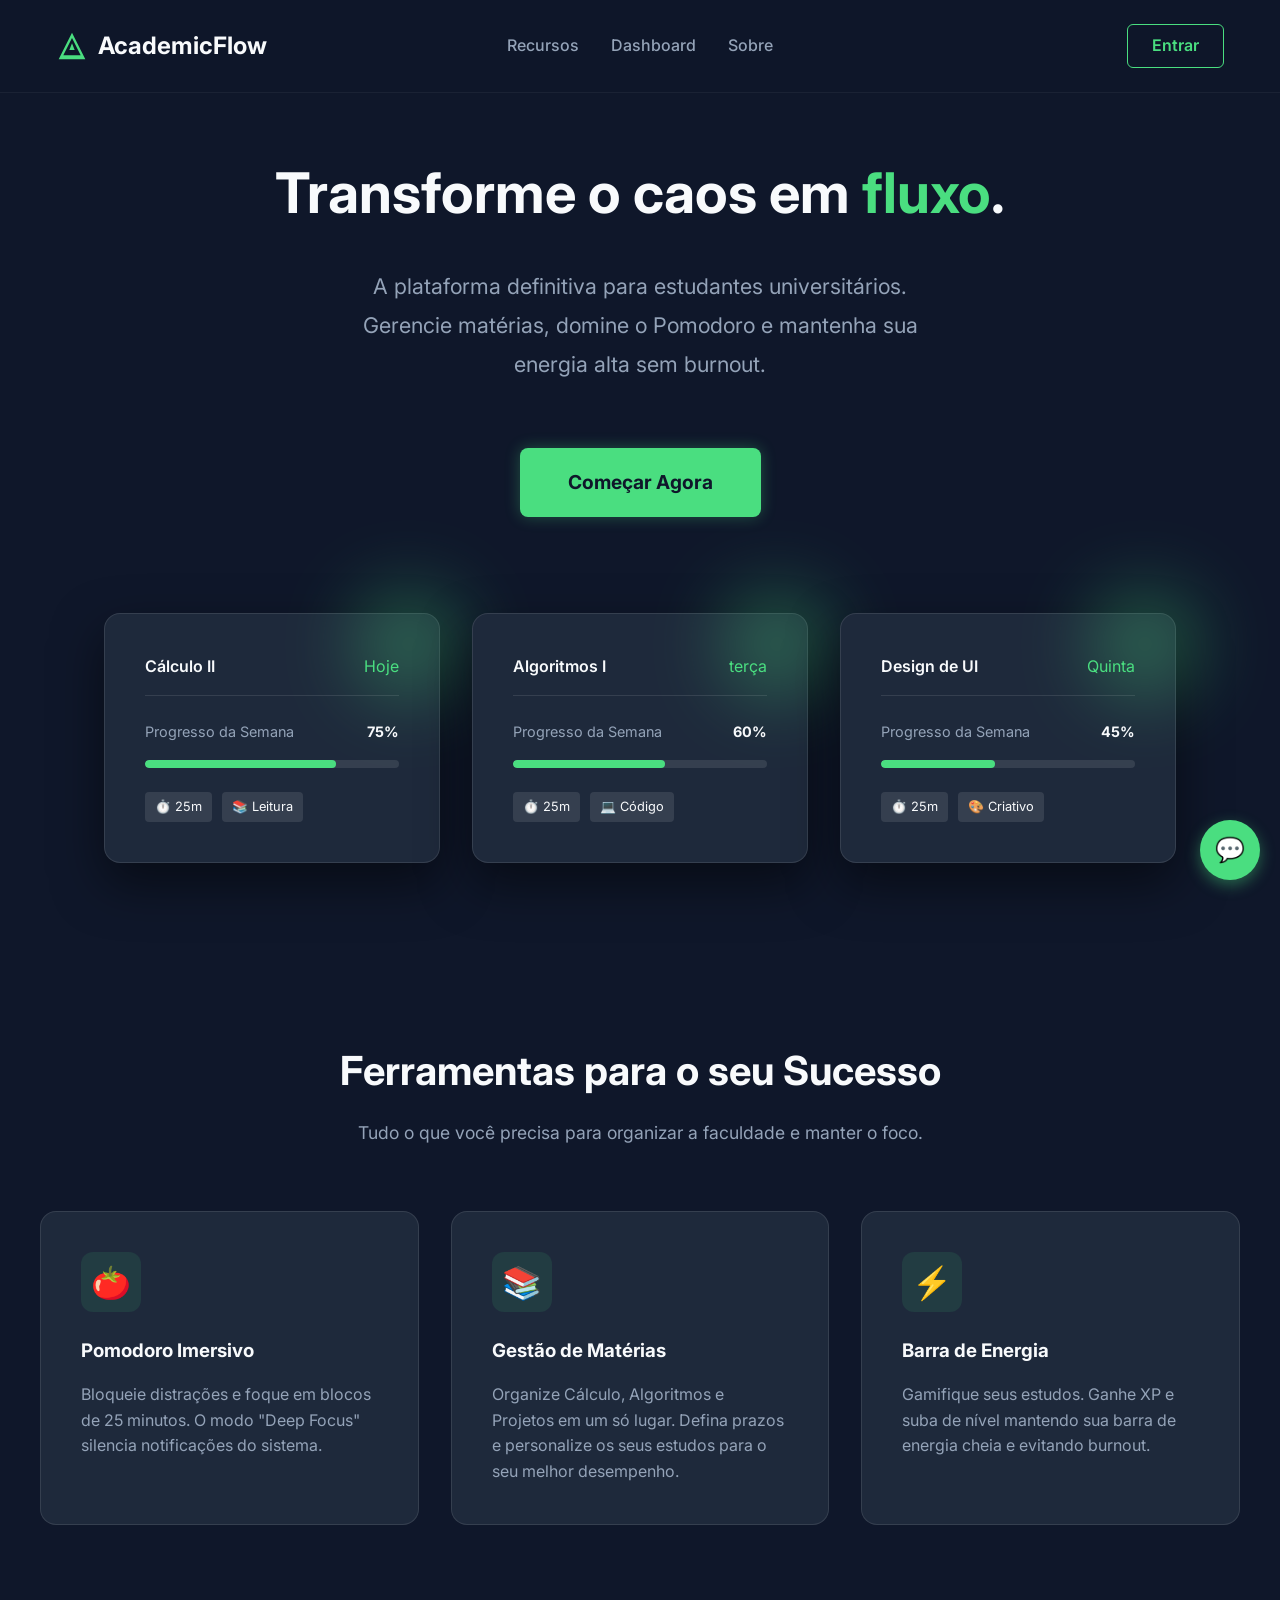
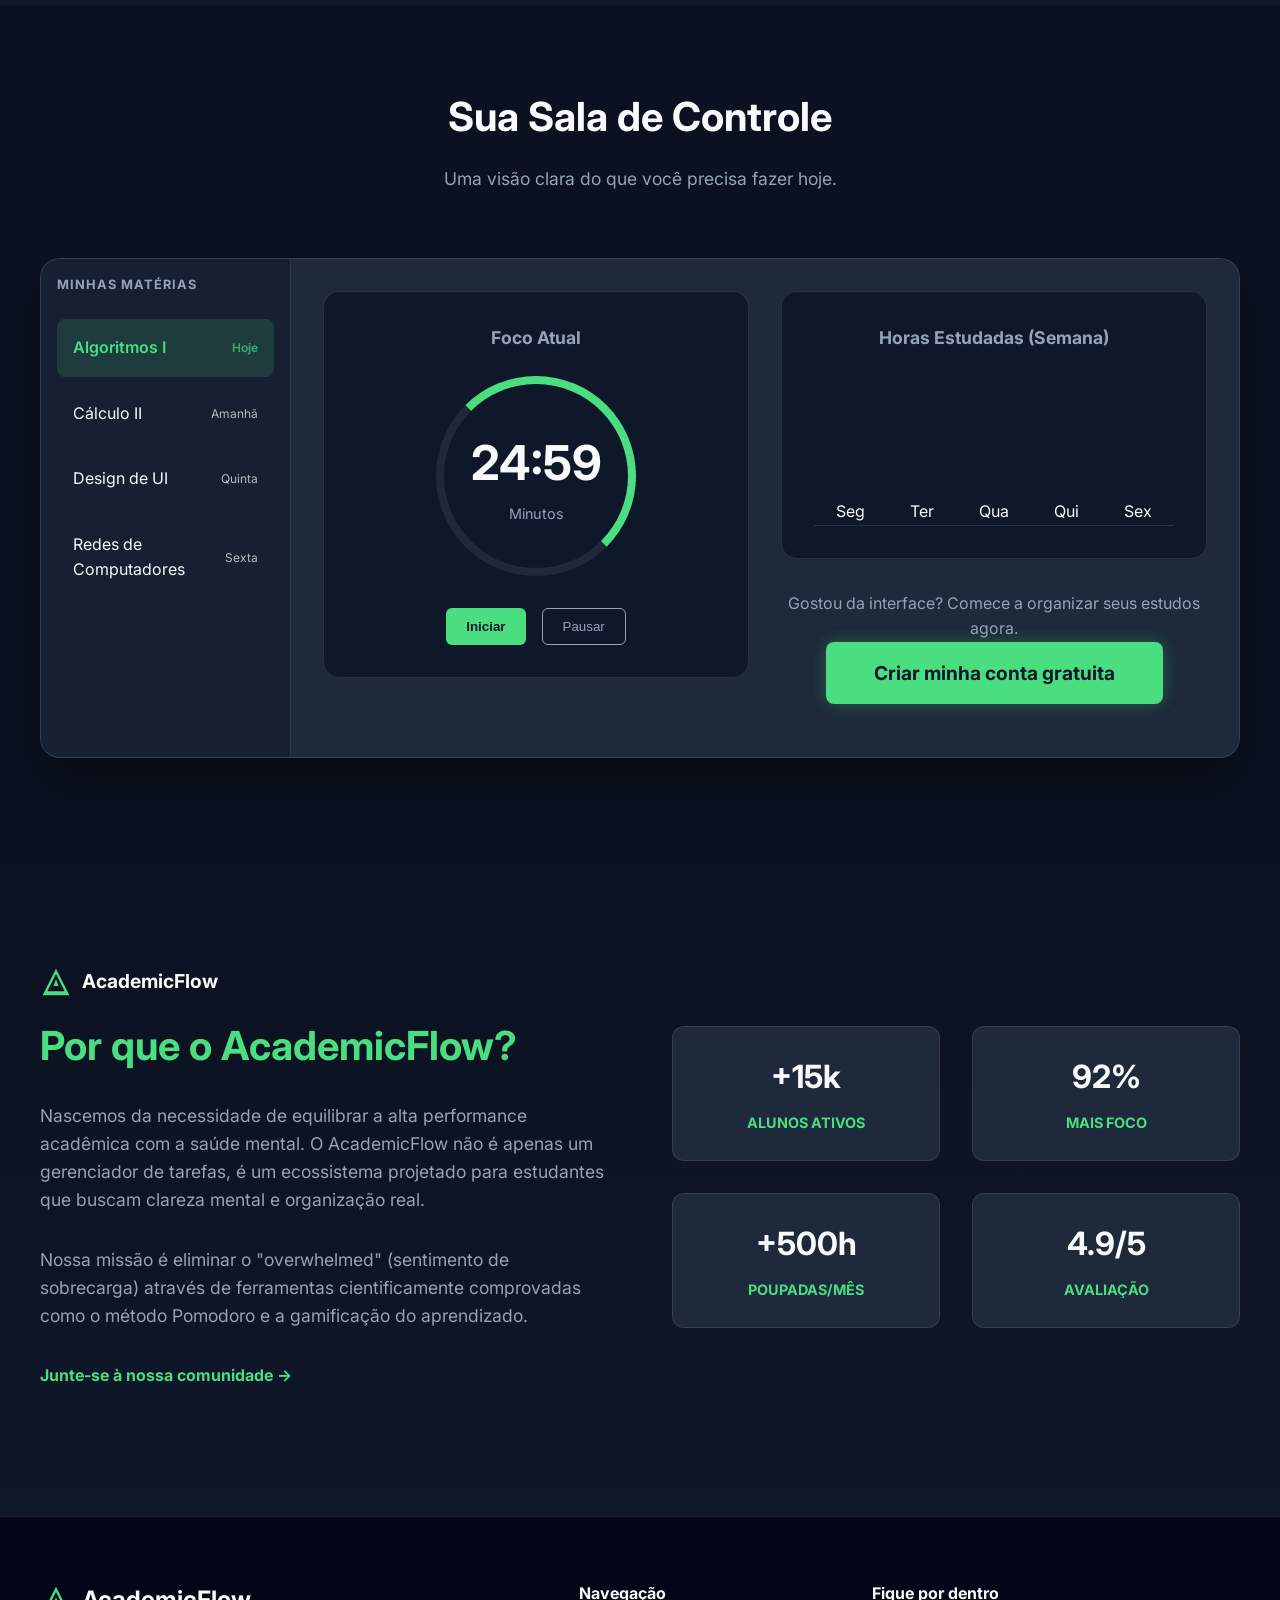
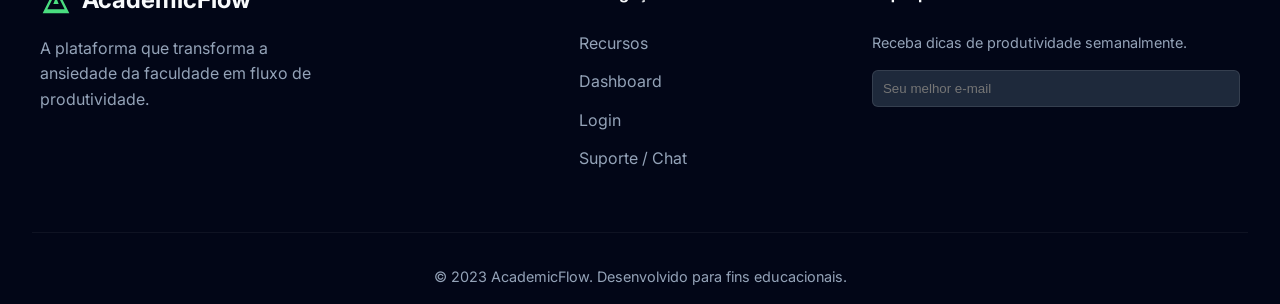
==== commit d70534cb: "Update index2.html" ====
--- a/index2.html
+++ b/index2.html
@@ -77,15 +77,29 @@
         }
 
         .user-avatar {
-            width: 32px;
-            height: 32px;
-            background: var(--accent-color);
-            border-radius: 50%;
-            display: flex;
-            align-items: center;
-            justify-content: center;
-            color: var(--bg-primary);
-            font-weight: bold;
+            width: 36px !important;
+            height: 36px !important;
+            border-radius: 50% !important;
+            border: 2px solid var(--accent-color) !important; /* ← BORDA VERDE */
+            background: transparent !important; /* ← FUNDO TRANSPARENTE */
+            color: var(--accent-color) !important; /* ← TEXTO VERDE */
+            display: flex !important;
+            align-items: center !important;
+            justify-content: center !important;
+            font-size: 1rem !important;
+            font-weight: 700 !important;
+            line-height: 1 !important;
+
+            /* FIX OVAL → CÍRCULO */
+            aspect-ratio: 1/1 !important; /* Força proporção quadrada */
+            flex-shrink: 0 !important; /* Não deforma */
+        }
+
+        /* 2. Nome SEMPRE visível ao lado */
+        #user-name {
+            display: inline !important; /* ← VISÍVEL */
+            font-size: 0.9rem !important;
+            white-space: nowrap !important; /* Não quebra linha */
         }
 
         .btn-logout {
@@ -106,9 +120,18 @@
 
         /* --- Container Principal --- */
         .dashboard-container {
-            padding: 100px 2rem 2rem;
-            max-width: var(--container-width);
+            padding: 100px 1rem 2rem;
+            max-width: 400px; /* Mantém centralizado e estreito no celular */
             margin: 0 auto;
+            width: 100%;
+            box-sizing: border-box;
+        }
+
+        /* LIBERA A LARGURA NO DESKTOP */
+        @media (min-width: 1024px) {
+            .dashboard-container {
+                max-width: 1000px; /* Define uma largura confortável para os dois cards */
+            }
         }
 
         /* --- Seção de Boas-vindas --- */
@@ -129,29 +152,53 @@
         /* --- Grid do Dashboard --- */
         .dashboard-grid {
             display: grid;
-            grid-template-columns: 1fr 1fr;
+            grid-template-columns: 1fr; /* 1 coluna no celular */
             gap: 2rem;
-        }
-
+            width: 100%;
+        }
+
+        /* ATIVA DUAS COLUNAS NO DESKTOP */
+        @media (min-width: 1024px) {
+            .dashboard-grid {
+                grid-template-columns: 1fr 1fr; /* Timer e Matérias lado a lado */
+                align-items: start; /* Alinha os cards pelo topo */
+            }
+        }
+        
         /* --- Cards --- */
         .card {
             background-color: var(--bg-secondary);
-            padding: 2rem;
-            border-radius: 16px;
+            padding: 1.5rem; /* Reduzido de 2rem */
+            border-radius: 20px; /* Aumentado para mais modernidade */
             border: 1px solid var(--border-color);
+            box-shadow: 0 8px 32px rgba(0, 0, 0, 0.3); /* Sombra para profundidade */
+            transition: all 0.3s ease;
+            position: relative;
+            overflow: hidden;
+        }
+
+        .card::before {
+            content: '';
+            position: absolute;
+            top: 0;
+            left: 0;
+            right: 0;
+            height: 4px;
+            background: linear-gradient(90deg, var(--accent-color), var(--accent-hover));
         }
 
         .card h3 {
-            margin-bottom: 1.5rem;
+            font-size: 1.3rem !important; /* Títulos maiores */
+            margin-bottom: 1.2rem;
             color: var(--text-primary);
         }
 
         /* --- Timer Circular --- */
         .timer-circle {
             position: relative;
-            width: 200px;
-            height: 200px;
-            margin: 0 auto 2rem;
+            width: 160px; /* Reduzido de 200px */
+            height: 160px;
+            margin: 0 auto 1.5rem; /* Reduzido gap */
             display: flex;
             align-items: center;
             justify-content: center;
@@ -178,52 +225,42 @@
         }
 
         .time-display {
-            font-size: 3rem;
+            font-size: 2.8rem !important;
             font-weight: 700;
             color: var(--text-primary);
             display: block;
         }
 
         .time-label {
-            font-size: 0.9rem;
+            font-size: 1rem !important;
             color: var(--text-secondary);
         }
 
         .timer-controls {
             display: flex;
-            gap: 1rem;
+            gap: 0.75rem; /* Reduzido para melhor aproveitamento */
             width: 100%;
             justify-content: center;
-        }
-
-        .btn-start {
-            background: var(--accent-color);
-            color: var(--bg-primary);
-            border: none;
-            padding: 10px 20px;
-            border-radius: 6px;
-            font-weight: bold;
-            cursor: pointer;
-            transition: background 0.2s;
+            flex-wrap: wrap; /* Quebra linha no mobile */
+        }
+
+        .btn-start, .btn-pause, .btn-reset {
+            padding: 12px 24px; /* Maior área de toque */
+            border-radius: 12px; /* Mais arredondado */
+            font-weight: 600;
+            font-size: 0.95rem;
+            min-width: 90px; /* Largura mínima para touch */
+            transition: all 0.3s ease;
         }
 
         .btn-start:hover {
             background: var(--accent-hover);
         }
 
-        .btn-pause {
-            background: transparent;
-            border: 1px solid var(--text-secondary);
-            color: var(--text-secondary);
-            padding: 10px 20px;
-            border-radius: 6px;
-            cursor: pointer;
-            transition: all 0.2s;
-        }
 
         .btn-pause:hover {
-            border-color: var(--text-primary);
-            color: var(--text-primary);
+            background-color: #f0daff;
+            color: black);
         }
 
         /* --- Lista de Matérias --- */
@@ -290,8 +327,45 @@
 
         /* --- Responsividade --- */
         @media (max-width: 768px) {
+            .card {
+                padding: 1.25rem; /* Ainda menor no mobile */
+                width: 100%; /* Força largura total */
+                max-width: 100%; /* Limite máximo elegante */
+                margin: 0 auto; /* Centraliza cada card individual */
+            }
+            
+            .timer-circle {
+                width: 140px; /* Perfeito para mobile */
+                height: 140px;
+            }
+            
+            .time-display {
+                font-size: 2.2rem !important; /* Força tamanho ideal */
+            }
+            
+            .timer-controls {
+                gap: 0.5rem;
+            }
+            
+            .btn-start, .btn-pause, .btn-reset {
+                padding: 14px 20px; /* Ainda maior no mobile */
+                flex: 1;
+                min-width: 80px;
+            }
+
             .dashboard-grid {
                 grid-template-columns: 1fr;
+                gap: 1.5rem;
+                justify-items: center;
+                width: 100%;
+                max-width: 100%;
+                padding: 0;
+                margin: 0;
+            }
+
+            .dashboard-container {
+                padding: 100px 0.75rem 2rem; /* Margem lateral MÍNIMA */
+                max-width: 100%; /* Usa 100% da tela */
             }
             
             .timer-circle {
@@ -302,7 +376,14 @@
             .time-display {
                 font-size: 2.5rem;
             }
-        }
+
+            /* Footer também centralizado */
+            footer {
+                padding: 2rem 1rem; /* Footer sem overflow */
+                margin-top: 2rem;
+            }
+        }
+
         /* Input para adicionar matéria */
         #nova-materia {
             flex: 1;
@@ -340,20 +421,9 @@
             color: var(--text-primary);
         }
         
-        /* Botão de Reiniciar */
-        .btn-reset {
-            background: transparent;
-            border: 1px solid var(--text-secondary);
-            color: var(--text-secondary);
-            padding: 10px 20px;
-            border-radius: 6px;
-            cursor: pointer;
-            transition: all 0.2s;
-        }
 
         .btn-reset:hover {
-            border-color: var(--accent-color);
-            color: var(--accent-color);
+            background-color: #ef4444;
         }
 
         /* Notificação de Conclusão */
@@ -997,7 +1067,227 @@
         #barra-xp.glow {
             animation: xpGlow 1s ease;
         }
+
+        /* 2. INPUTS E SELECTS PERFEITOS (SUBSTITUA todos os inputs inline) */
+        @media (max-width: 768px) {
+            input, select, button {
+                font-size: 1rem !important; /* Texto legível */
+                padding: 14px 16px !important; /* Altura touch-friendly */
+                min-height: 48px !important; /* Altura MÍNIMA iOS */
+            }
+            
+            /* Formulários quebram linha perfeitamente */
+            [style*="display: flex"], .timer-controls {
+                flex-direction: column !important; /* ❌ Stack vertical */
+                gap: 12px !important;
+                align-items: stretch !important;
+            }
+            
+            /* Botões ocupam largura total */
+            .btn-start, .btn-pause, .btn-reset, button[onclick] {
+                width: 100% !important;
+                justify-content: center !important;
+            }
+        }
+
+        /* 3. LISTAS E ITENS SEM CORTAR (ADICIONE) */
+        @media (max-width: 768px) {
+            .subject-item, .file-item, .nota-item, .registro-item {
+                padding: 1.25rem !important; /* Mais espaço interno */
+                flex-direction: column !important; /* Stack vertical */
+                gap: 12px !important;
+                text-align: center !important;
+                align-items: flex-start !important;
+            }
+            
+            .subject-item div, .file-actions, .nota-individual-actions {
+                width: 100% !important;
+                justify-content: space-between !important;
+            }
+        }
+
+        /* 4. GRÁFICOS RESPONSIVOS (SUBSTITUA .chart-container) */
+        @media (max-width: 768px) {
+            .chart-container {
+                flex-direction: row !important; /* ← Horizontal */
+                justify-content: space-around !important; /* Espaçamento uniforme */
+                height: 120px !important; /* Altura menor */
+                gap: 0.5rem !important;
+            }
+            
+            .bar-group {
+                flex-direction: column-reverse !important; /* Label embaixo */
+                align-items: center !important;
+                min-width: 35px !important; /* Largura fixa */
+            }
+            
+            .bar {
+                width: 100% !important; /* Largura total do grupo */
+                max-width: 30px !important;
+                height: 8px !important; /* Base horizontal */
+            }
+
+            .bar-label {
+                font-size: 0.7rem !important; /* Label menor */
+                margin-top: 4px !important;
+            }
+        }
+
+        @media (max-width: 768px) {
+            /* HEADER SUPER COMPACTO */
+            header {
+                padding: 0.5rem 0 !important; /* Altura MÍNIMA */
+            }
+            
+            .nav-container {
+                padding: 0.5rem 1rem !important; /* Padding mínimo */
+            }
+            
+            /* Logo: SÓ ícone */
+            .logo {
+                font-size: 1rem !important;
+            }
+            .logo span { /* Esconde texto "AcademicFlow" */
+                display: none !important;
+            }
+            .logo svg {
+                width: 24px !important;
+                height: 24px !important;
+            }
+            
+            /* User: SÓ avatar + Sair */
+            #user-name {
+                font-size: 0.85rem !important; /* Pequeno mas legível */
+                max-width: 80px !important; /* Limite */
+                overflow: hidden !important;
+                text-overflow: ellipsis !important; /* "João S..." */
+            }
+            
+            .user-avatar {
+                width: 32px !important;
+                height: 32px !important;
+            }
+            
+            .btn-logout {
+                padding: 6px 12px !important; /* ← MENOR */
+                font-size: 0.8rem !important;
+                min-height: 32px !important; /* ← Compacto */
+            }
+        }
+
+        @media (min-width: 769px) {
+            /* Rodapé EXPANDE pros lados */
+            footer {
+                padding: 3rem 0 !important; /* ← Sem padding lateral */
+                margin-left: calc(-50vw + 50%); /* ← Expande tela toda */
+                margin-right: calc(-50vw + 50%);
+                width: 100vw !important;
+                max-width: none !important;
+            }
+            
+            footer > div {
+                max-width: var(--container-width) !important; /* ← Conteúdo centralizado */
+                margin: 0 auto !important;
+                padding: 0 2rem !important;
+            }
+            
+            footer div[style*="grid"] {
+                grid-template-columns: repeat(auto-fit, minmax(300px, 1fr)) !important; /* ← Auto-preenche */
+                gap: 3rem !important;
+                width: 100% !important;
+            }
+            
+            /* Linha inferior ocupa toda largura */
+            footer div[style*="flex"][style*="justify-content: space-between"] {
+                max-width: 100% !important;
+                padding: 0 3% !important;
+            }
+        }
+
+        @media (max-width: 768px) {
+            /* Rodapé 100% centralizado */
+            footer {
+                text-align: center !important;
+                padding: 1.5rem 1rem !important;
+            }
+            
+            footer > div {
+                display: block !important; /* Stack vertical */
+                text-align: center !important;
+            }
+
+            footer div[style*="display: flex"][style*="gap: 10px"] {
+                flex-direction: row !important; /* ← Linha */
+                justify-content: center !important;
+                gap: 8px !important;
+                margin-bottom: 0.75rem !important;
+            }
+            
+            footer div[style*="grid"] {
+                grid-template-columns: 1fr !important; /* 1 coluna */
+                gap: 1.5rem !important;
+                text-align: center !important;
+            }
+            
+            /* Linha inferior centralizada */
+            footer div[style*="flex"][style*="justify-content: space-between"] {
+                flex-direction: column !important;
+                gap: 1rem !important;
+                text-align: center !important;
+            }
+            
+            /* Ícones redes sociais centralizados */
+            footer div[style*="display: flex"][style*="gap: 1rem"] {
+                justify-content: center !important;
+            }
+
+            footer svg[style*="width: 24px"] {
+                width: 20px !important;
+                height: 20px !important;
+            }
+            
+            footer span[style*="font-weight: 700"] {
+                font-size: 1.1rem !important;
+            }
+
+            /* Redes sociais HORIZONTAL */
+            footer div[style*="display: flex"][style*="gap: 1rem"] {
+                flex-direction: row !important; /* ← Horizontal */
+                justify-content: center !important;
+                gap: 1rem !important;
+                margin-top: 1rem !important;
+            }
+            
+            footer a[style*="width: 40px"] {
+                width: 36px !important;
+                height: 36px !important;
+            }
+            
+            /* Forçar os dois primeiros cards a ficarem lado a lado no Desktop */
+            @media (min-width: 1024px) {
+                .dashboard-grid {
+                    grid-template-columns: 1fr 1fr; /* Divide em duas colunas iguais */
+                }
+                
+                /* Opcional: Se quiser que os outros cards (Arquivos, Notas, etc) 
+                continuem em 2 colunas, mantenha como acima. 
+                Se quiser que o card de "Progresso" ocupe a linha toda, use: */
+                .dashboard-grid > .card:nth-last-child(1) {
+                    grid-column: span 2;
+                }
+
+                .dashboard-container {
+                    max-width: 1200px; /* Permite que o container expanda no desktop */
+                }
+
+                .dashboard-grid {
+                    grid-template-columns: 1fr 1fr; /* Timer e Matérias lado a lado */
+                }
+                
+            }
+        }
     </style>
+    <meta name="viewport" content="width=device-width, initial-scale=1.0, maximum-scale=1.0, user-scalable=no">
 </head>
 <body>
 
@@ -2584,4 +2874,4 @@
         }
     </script>
 </body>
-</html>+</html>
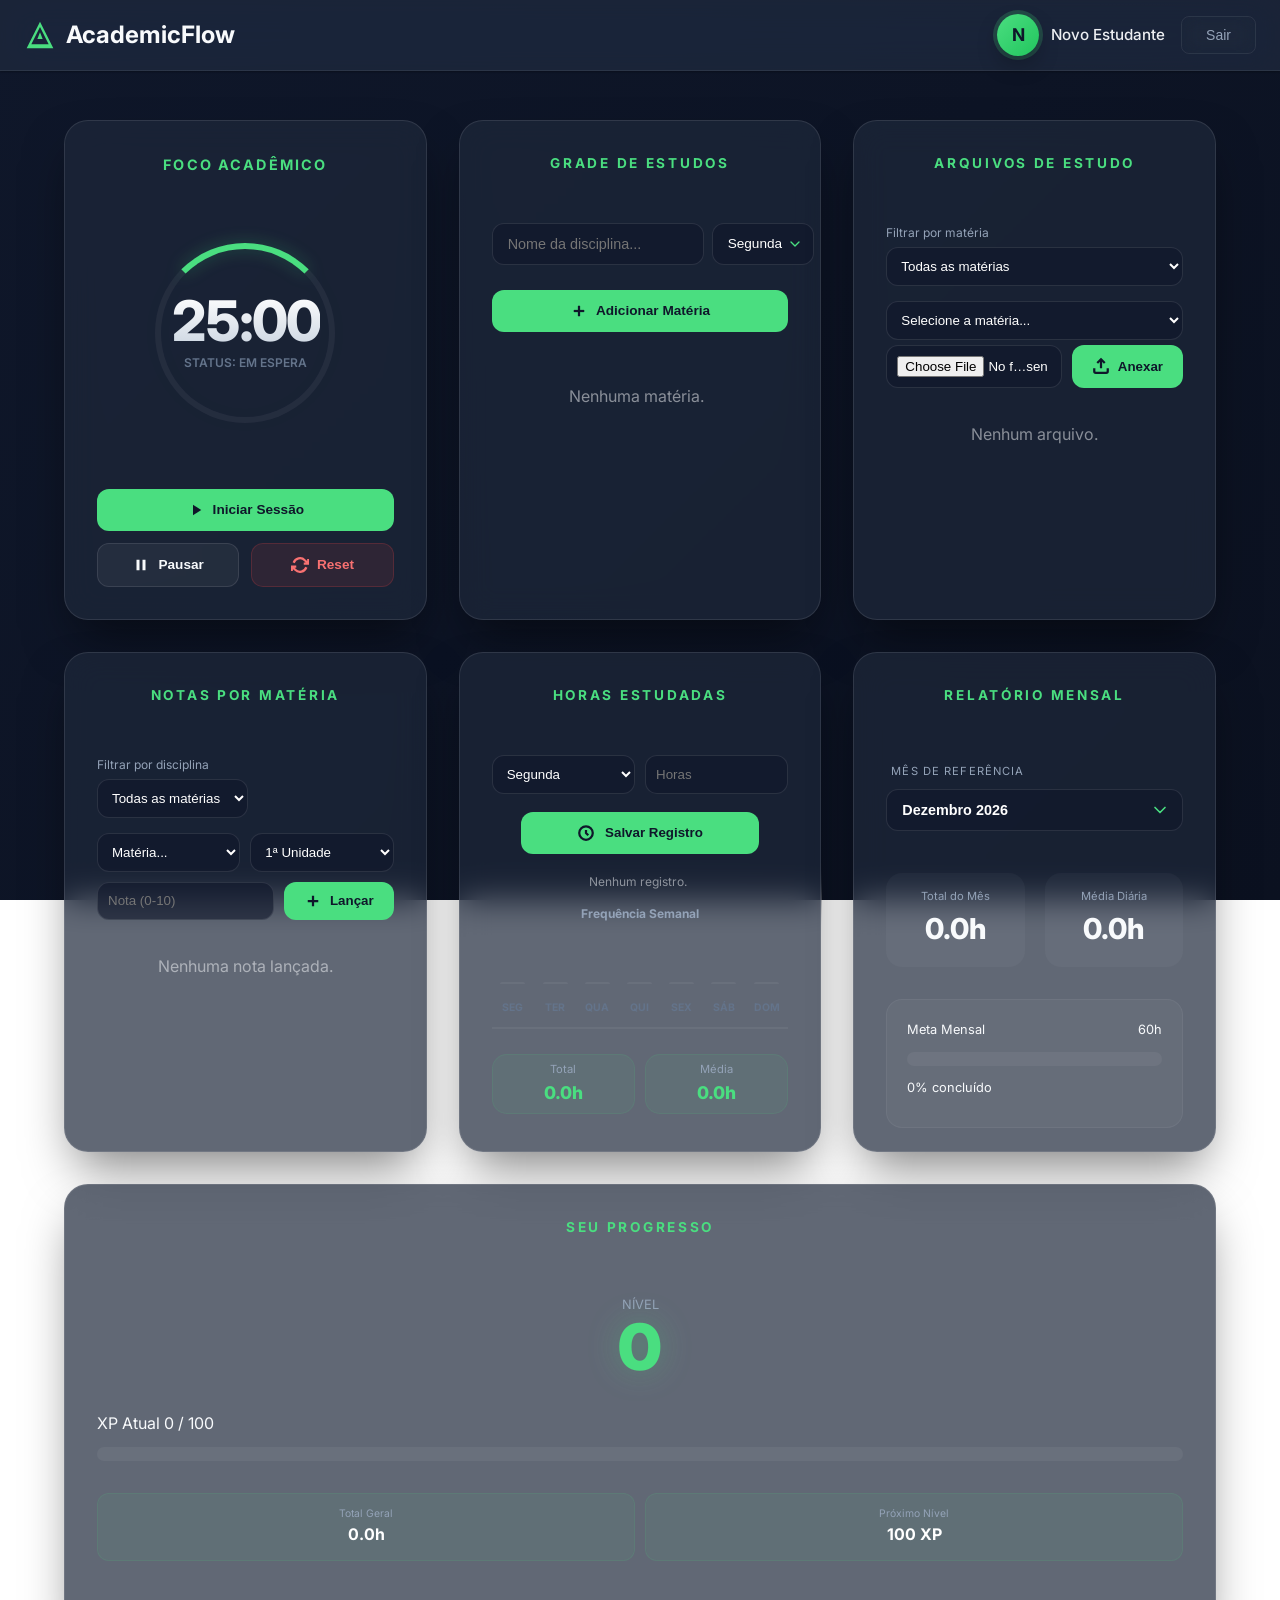
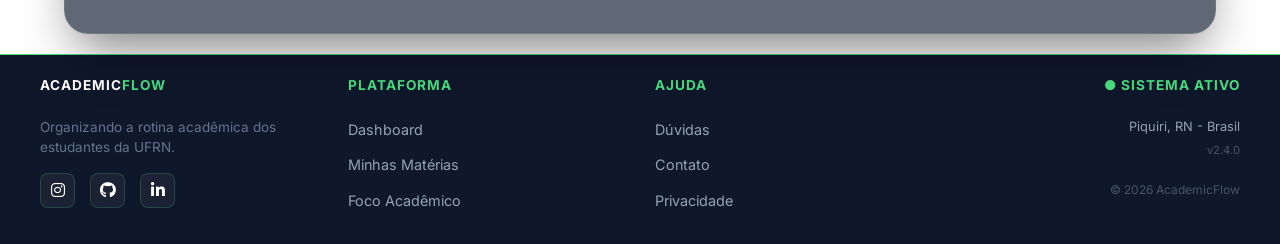
==== commit bac8362b: "Update index2.html" ====
--- a/index2.html
+++ b/index2.html
@@ -4,54 +4,74 @@
     <meta charset="UTF-8">
     <meta name="viewport" content="width=device-width, initial-scale=1.0">
     <title>Dashboard - AcademicFlow</title>
-    <!-- Fonte Google: Inter (Moderna e limpa) -->
-    <link href="https://fonts.googleapis.com/css2?family=Inter:wght@300;400;600;700&display=swap" rel="stylesheet">
+    
+    <!-- Fonte Google: Inter -->
+    <link href="https://fonts.googleapis.com/css2?family=Inter:wght@300;400;500;600;700&display=swap" rel="stylesheet">
+    <link rel="stylesheet" href="https://cdnjs.cloudflare.com/ajax/libs/font-awesome/6.5.1/css/all.min.css">
+
     <style>
-        /* --- CSS Reset & Variáveis --- */
+        /* [MESMO CSS DO HEADER ANTERIOR - COPIE TODO] */
         :root {
             --bg-primary: #0f172a;
             --bg-secondary: #1e293b;
             --bg-tertiary: #0b1120;
+            --glass-bg: rgba(30, 41, 59, 0.8);
             --text-primary: #f8fafc;
             --text-secondary: #94a3b8;
-            --accent-color: #4ade80; /* Neon Green */
+            --text-muted: #64748b;
+            --accent-primary: #4ade80;
             --accent-hover: #22c55e;
-            --font-main: 'Inter', sans-serif;
-            --container-width: 1200px;
-            --border-color: rgba(255, 255, 255, 0.1);
-        }
-
-        * {
-            margin: 0;
-            padding: 0;
-            box-sizing: border-box;
-        }
-
+            --accent-glow: rgba(74, 222, 128, 0.3);
+            --border-subtle: rgba(255, 255, 255, 0.08);
+            --border-hover: rgba(255, 255, 255, 0.15);
+            --shadow-sm: 0 1px 2px 0 rgba(0, 0, 0, 0.3);
+            --shadow-md: 0 10px 25px -5px rgba(0, 0, 0, 0.4);
+            --shadow-glow: 0 0 20px rgba(74, 222, 128, 0.4);
+            --radius-sm: 8px;
+            --radius-md: 16px;
+            --transition-fast: all 0.2s cubic-bezier(0.4, 0, 0.2, 1);
+            --transition-smooth: all 0.3s cubic-bezier(0.4, 0, 0.2, 1);
+            --font-main: 'Inter', -apple-system, BlinkMacSystemFont, sans-serif;
+        }
+
+        * { margin: 0; padding: 0; box-sizing: border-box; }
+        html { scroll-behavior: smooth; -webkit-font-smoothing: antialiased; }
+        
         body {
             font-family: var(--font-main);
-            background-color: var(--bg-primary);
+            background: linear-gradient(135deg, var(--bg-primary) 0%, var(--bg-tertiary) 100%);
+            background-attachment: fixed;
             color: var(--text-primary);
             line-height: 1.6;
-        }
-
-        /* --- Header & Navegação --- */
+            overflow-x: hidden;
+            min-height: 100vh;
+            padding-top: 80px;
+        }
+
+        /* HEADER - CÓDIGO COMPLETO */
         header {
-            background-color: rgba(15, 23, 42, 0.9);
-            backdrop-filter: blur(10px);
             position: fixed;
-            width: 100%;
             top: 0;
+            left: 0;
+            right: 0;
             z-index: 1000;
-            border-bottom: 1px solid rgba(255, 255, 255, 0.05);
-        }
-
-        .nav-container {
-            max-width: var(--container-width);
+            background: var(--glass-bg);
+            backdrop-filter: blur(20px) saturate(180%);
+            -webkit-backdrop-filter: blur(20px) saturate(180%);
+            border-bottom: 1px solid var(--border-subtle);
+            box-shadow: var(--shadow-sm);
+            transition: var(--transition-smooth);
+        }
+
+        .header-container {
+            max-width: 1400px;
             margin: 0 auto;
-            padding: 1rem 2rem;
-            display: flex;
+            padding: 0 1.5rem;
+            height: 70px;
+            display: flex;
+            align-items: center;
             justify-content: space-between;
-            align-items: center;
+            position: relative;
         }
 
         .logo {
@@ -62,143 +82,200 @@
             font-size: 1.5rem;
             color: var(--text-primary);
             text-decoration: none;
-        }
-
-        .logo svg {
+            transition: var(--transition-fast);
+        }
+
+        .logo:hover {
+            color: var(--accent-primary);
+        }
+
+        .logo-icon-svg {
             width: 32px;
             height: 32px;
-            fill: var(--accent-color);
+            fill: var(--accent-primary);
+            flex-shrink: 0;
+            transition: var(--transition-fast);
+        }
+
+        .logo:hover .logo-icon-svg {
+            filter: drop-shadow(0 0 8px var(--accent-glow));
+        }
+
+        .logo-text {
+            font-weight: 700;
+            letter-spacing: -0.025em;
+            background: linear-gradient(135deg, var(--text-primary), var(--accent-primary));
+            -webkit-background-clip: text;
+            -webkit-text-fill-color: transparent;
+            background-clip: text;
         }
 
         .user-profile {
             display: flex;
             align-items: center;
-            gap: 10px;
+            gap: 1rem;
+            flex-shrink: 0;
+        }
+
+        .user-info {
+            display: flex;
+            align-items: center;
+            gap: 0.75rem;
+            color: var(--text-primary);
         }
 
         .user-avatar {
-            width: 36px !important;
-            height: 36px !important;
-            border-radius: 50% !important;
-            border: 2px solid var(--accent-color) !important; /* ← BORDA VERDE */
-            background: transparent !important; /* ← FUNDO TRANSPARENTE */
-            color: var(--accent-color) !important; /* ← TEXTO VERDE */
-            display: flex !important;
-            align-items: center !important;
-            justify-content: center !important;
-            font-size: 1rem !important;
-            font-weight: 700 !important;
-            line-height: 1 !important;
-
-            /* FIX OVAL → CÍRCULO */
-            aspect-ratio: 1/1 !important; /* Força proporção quadrada */
-            flex-shrink: 0 !important; /* Não deforma */
-        }
-
-        /* 2. Nome SEMPRE visível ao lado */
-        #user-name {
-            display: inline !important; /* ← VISÍVEL */
-            font-size: 0.9rem !important;
-            white-space: nowrap !important; /* Não quebra linha */
-        }
-
-        .btn-logout {
-            background: transparent;
-            border: 1px solid var(--text-secondary);
-            color: var(--text-secondary);
-            padding: 0.5rem 1rem;
-            border-radius: 6px;
-            cursor: pointer;
-            font-size: 0.9rem;
-            transition: all 0.3s;
-        }
-
-        .btn-logout:hover {
-            border-color: var(--accent-color);
-            color: var(--accent-color);
-        }
-
-        /* --- Container Principal --- */
-        .dashboard-container {
-            padding: 100px 1rem 2rem;
-            max-width: 400px; /* Mantém centralizado e estreito no celular */
-            margin: 0 auto;
-            width: 100%;
-            box-sizing: border-box;
-        }
-
-        /* LIBERA A LARGURA NO DESKTOP */
-        @media (min-width: 1024px) {
-            .dashboard-container {
-                max-width: 1000px; /* Define uma largura confortável para os dois cards */
-            }
-        }
-
-        /* --- Seção de Boas-vindas --- */
-        .welcome-section {
-            margin-bottom: 3rem;
-        }
-
-        .welcome-section h1 {
-            font-size: 2.5rem;
-            margin-bottom: 1rem;
-        }
-
-        .welcome-section p {
-            color: var(--text-secondary);
+            width: 42px;
+            height: 42px;
+            border-radius: 50%;
+            background: linear-gradient(135deg, var(--accent-primary), var(--accent-hover));
+            display: flex;
+            align-items: center;
+            justify-content: center;
+            font-weight: 700;
             font-size: 1.1rem;
-        }
-
-        /* --- Grid do Dashboard --- */
-        .dashboard-grid {
-            display: grid;
-            grid-template-columns: 1fr; /* 1 coluna no celular */
-            gap: 2rem;
-            width: 100%;
-        }
-
-        /* ATIVA DUAS COLUNAS NO DESKTOP */
-        @media (min-width: 1024px) {
-            .dashboard-grid {
-                grid-template-columns: 1fr 1fr; /* Timer e Matérias lado a lado */
-                align-items: start; /* Alinha os cards pelo topo */
-            }
-        }
-        
-        /* --- Cards --- */
-        .card {
-            background-color: var(--bg-secondary);
-            padding: 1.5rem; /* Reduzido de 2rem */
-            border-radius: 20px; /* Aumentado para mais modernidade */
-            border: 1px solid var(--border-color);
-            box-shadow: 0 8px 32px rgba(0, 0, 0, 0.3); /* Sombra para profundidade */
-            transition: all 0.3s ease;
+            color: var(--bg-primary);
+            box-shadow: var(--shadow-md), 0 0 0 4px rgba(74, 222, 128, 0.2);
+            transition: var(--transition-fast);
+            flex-shrink: 0;
             position: relative;
             overflow: hidden;
         }
 
-        .card::before {
+        .user-avatar::before {
             content: '';
             position: absolute;
             top: 0;
-            left: 0;
-            right: 0;
-            height: 4px;
-            background: linear-gradient(90deg, var(--accent-color), var(--accent-hover));
-        }
-
-        .card h3 {
-            font-size: 1.3rem !important; /* Títulos maiores */
-            margin-bottom: 1.2rem;
-            color: var(--text-primary);
-        }
-
-        /* --- Timer Circular --- */
+            left: -100%;
+            width: 100%;
+            height: 100%;
+            background: linear-gradient(90deg, transparent, rgba(255,255,255,0.3), transparent);
+            transition: left 0.6s;
+        }
+
+        .user-avatar:hover::before { left: 100%; }
+        .user-avatar:hover { transform: scale(1.05); box-shadow: var(--shadow-md), 0 0 25px var(--accent-glow); }
+
+        .user-name {
+            font-size: 0.95rem;
+            font-weight: 500;
+            white-space: nowrap;
+            max-width: 140px;
+            overflow: hidden;
+            text-overflow: ellipsis;
+            opacity: 0.95;
+        }
+
+        .btn-logout {
+            background: transparent;
+            border: 1.5px solid var(--border-subtle);
+            color: var(--text-secondary);
+            padding: 0.625rem 1.5rem;
+            border-radius: var(--radius-sm);
+            font-size: 0.875rem;
+            font-weight: 500;
+            cursor: pointer;
+            backdrop-filter: blur(10px);
+            transition: var(--transition-smooth);
+            white-space: nowrap;
+            position: relative;
+            overflow: hidden;
+        }
+
+        .btn-logout::before {
+            content: '';
+            position: absolute;
+            top: 0;
+            left: -100%;
+            width: 100%;
+            height: 100%;
+            background: linear-gradient(90deg, transparent, rgba(255,255,255,0.1), transparent);
+            transition: left 0.6s;
+        }
+
+        .btn-logout:hover {
+            border-color: var(--accent-primary);
+            color: var(--accent-primary);
+            background: rgba(74, 222, 128, 0.1);
+            box-shadow: 0 4px 15px var(--accent-glow);
+            transform: translateY(-1px);
+        }
+
+        .btn-logout:hover::before { left: 100%; }
+        .btn-logout:active { transform: translateY(0); }
+
+        /* RESPONSIVO */
+        @media (max-width: 768px) {
+            .header-container { padding: 0 1rem; height: 64px; }
+            .logo { font-size: 1.25rem; gap: 0.5rem; }
+            .logo-icon { width: 32px; height: 32px; }
+            .logo-icon svg { width: 20px; height: 20px; }
+            .user-avatar { width: 38px; height: 38px; font-size: 1rem; }
+            .user-name { font-size: 0.875rem; max-width: 100px; }
+            .btn-logout { padding: 0.5rem 1.125rem; font-size: 0.8125rem; }
+        }
+
+        @media (max-width: 480px) {
+            .header-container { padding: 0 0.875rem; }
+            .logo-text { display: none; }
+            .user-name { display: none; }
+            .user-profile { gap: 0.5rem; }
+            .btn-logout { padding: 0.5rem 1rem; font-size: 0.75rem; min-width: 56px; }
+        }
+
+       /* TIMER CARD - DESIGN MODERNO E REFINADO */
+        .timer-card {
+            background: rgba(30, 41, 59, 0.7) !important;
+            backdrop-filter: blur(16px);
+            -webkit-backdrop-filter: blur(16px);
+            border-radius: 24px !important;
+            border: 1px solid rgba(255, 255, 255, 0.1) !important;
+            box-shadow: 0 25px 50px -12px rgba(0, 0, 0, 0.5);
+            padding: 2rem;
+            
+            /* REMOVIDO: position absolute, top, left, right */
+            /* ADICIONADO: Flex e Transição para o salto */
+            flex: 1;
+            min-width: 350px;
+            min-height: 500px !important; /* Adicione esta altura para padronizar */
+            display: flex;
+            flex-direction: column;
+            justify-content: space-between; /* Centraliza o timer verticalmente */
+            
+            /* Transição suave para o efeito de hover */
+            transition: transform 0.3s cubic-bezier(0.4, 0, 0.2, 1), 
+                        box-shadow 0.3s ease, 
+                        border-color 0.3s ease !important;
+        }
+
+        .timer-card:hover {
+            transform: translateY(-8px); /* Salto */
+            border-color: rgba(74, 222, 128, 0.4) !important; /* Borda brilha verde */
+            box-shadow: 0 30px 60px -12px rgba(0, 0, 0, 0.6), 
+                        0 0 20px rgba(74, 222, 128, 0.15); /* Sombra neon verde */
+        }
+
+        .card-header {
+            width: 100%;
+            text-align: center;
+            margin-bottom: 1.5rem;
+        }
+
+        .timer-card h3 {
+            font-size: 0.9rem !important;
+            text-transform: uppercase;
+            letter-spacing: 0.15em;
+            color: var(--accent-primary);
+            font-weight: 700;
+            margin-bottom: 0.5rem;
+        }
+
+        /* Círculo do Timer Refinado */
         .timer-circle {
             position: relative;
-            width: 160px; /* Reduzido de 200px */
-            height: 160px;
-            margin: 0 auto 1.5rem; /* Reduzido gap */
+            width: 180px;
+            height: 180px;
+            margin: 0 auto 2rem;
             display: flex;
             align-items: center;
             justify-content: center;
@@ -209,271 +286,488 @@
             width: 100%;
             height: 100%;
             border-radius: 50%;
-            border: 8px solid #1e293b;
-            border-top: 8px solid var(--accent-color);
-            border-right: 8px solid var(--accent-color);
-            animation: spin 4s linear infinite;
-        }
-
-        @keyframes spin {
-            0% { transform: rotate(0deg); }
-            100% { transform: rotate(360deg); }
+            border: 6px solid rgba(255, 255, 255, 0.05);
+            /* O "progresso" visual */
+            border-top: 6px solid var(--accent-primary);
+            filter: drop-shadow(0 0 8px var(--accent-glow));
+            animation: spin 3s linear infinite;
+            animation-play-state: paused;
         }
 
         .timer-text {
-            text-align: center;
-        }
-
-        .time-display {
-            font-size: 2.8rem !important;
-            font-weight: 700;
-            color: var(--text-primary);
-            display: block;
-        }
-
-        .time-label {
-            font-size: 1rem !important;
-            color: var(--text-secondary);
-        }
-
-        .timer-controls {
-            display: flex;
-            gap: 0.75rem; /* Reduzido para melhor aproveitamento */
-            width: 100%;
-            justify-content: center;
-            flex-wrap: wrap; /* Quebra linha no mobile */
-        }
-
-        .btn-start, .btn-pause, .btn-reset {
-            padding: 12px 24px; /* Maior área de toque */
-            border-radius: 12px; /* Mais arredondado */
-            font-weight: 600;
-            font-size: 0.95rem;
-            min-width: 90px; /* Largura mínima para touch */
-            transition: all 0.3s ease;
-        }
-
-        .btn-start:hover {
-            background: var(--accent-hover);
-        }
-
-
-        .btn-pause:hover {
-            background-color: #f0daff;
-            color: black);
-        }
-
-        /* --- Lista de Matérias --- */
-        .subject-list {
-            list-style: none;
-        }
-
-        .subject-item {
-            padding: 1rem;
-            border-radius: 8px;
-            margin-bottom: 0.5rem;
-            cursor: pointer;
-            transition: background 0.2s;
-            display: flex;
-            justify-content: space-between;
-            align-items: center;
-        }
-
-        .subject-item:hover {
-            background-color: rgba(255, 255, 255, 0.05);
-        }
-
-        .subject-item.active {
-            background-color: rgba(74, 222, 128, 0.15);
-            color: var(--accent-color);
-            font-weight: 600;
-        }
-
-        .tag {
-            font-size: 0.75rem;
-            opacity: 0.7;
-        }
-
-        /* --- Gráfico de Barras --- */
-        .chart-container {
-            display: flex;
-            justify-content: space-between;
-            align-items: flex-end;
-            height: 150px;
-            padding-top: 20px;
-            border-bottom: 1px solid var(--border-color);
-            width: 100%;
-        }
-
-        .bar-group {
+            position: relative;
+            z-index: 2;
             display: flex;
             flex-direction: column;
             align-items: center;
-            gap: 10px;
+        }
+
+        .time-display {
+            font-size: 3.5rem !important;
+            font-weight: 800;
+            font-variant-numeric: tabular-nums; /* Evita que os números "pulem" */
+            letter-spacing: -2px;
+            background: linear-gradient(180deg, #fff 0%, #cbd5e1 100%);
+            -webkit-background-clip: text;
+            -webkit-text-fill-color: transparent;
+            line-height: 1;
+        }
+
+        .time-label {
+            font-size: 0.75rem !important;
+            text-transform: uppercase;
+            font-weight: 600;
+            color: var(--text-muted);
+            margin-top: 4px;
+        }
+
+        /* Controles Estilizados */
+        .timer-controls {
+            display: grid;
+            grid-template-columns: 1fr 1fr;
+            gap: 0.75rem;
             width: 100%;
         }
 
-        .bar {
-            width: 30px;
-            border-radius: 4px 4px 0 0;
-            background: #334155;
-            transition: height 0.5s ease;
-        }
-
-        .bar.active-bar {
-            background: var(--accent-color);
-            box-shadow: 0 0 10px rgba(74, 222, 128, 0.4);
-        }
-
-        /* --- Responsividade --- */
-        @media (max-width: 768px) {
-            .card {
-                padding: 1.25rem; /* Ainda menor no mobile */
-                width: 100%; /* Força largura total */
-                max-width: 100%; /* Limite máximo elegante */
-                margin: 0 auto; /* Centraliza cada card individual */
+        .btn-timer {
+            padding: 12px;
+            border-radius: 12px;
+            font-size: 0.85rem;
+            font-weight: 600;
+            cursor: pointer;
+            transition: var(--transition-fast);
+            display: flex;
+            align-items: center;
+            justify-content: center;
+            gap: 8px;
+        }
+
+        .btn-start {
+            grid-column: span 2;
+            background: var(--accent-primary);
+            color: var(--bg-primary);
+            border: none;
+        }
+
+        .btn-start:hover:not(:disabled) {
+            background: #5ef095;
+            box-shadow: 0 0 20px var(--accent-glow);
+            transform: scale(1.02);
+        }
+
+        .btn-pause {
+            background: rgba(255, 255, 255, 0.05);
+            border: 1px solid rgba(255, 255, 255, 0.1);
+            color: var(--text-primary);
+        }
+
+        .btn-pause:hover:not(:disabled) {
+            background: rgba(255, 255, 255, 0.1);
+            border-color: var(--text-secondary);
+        }
+
+        .btn-reset {
+            background: rgba(239, 68, 68, 0.1);
+            border: 1px solid rgba(239, 68, 68, 0.2);
+            color: #f87171;
+        }
+
+        .btn-reset:hover {
+            background: rgba(239, 68, 68, 0.2);
+            color: #ef4444;
+        }
+
+        /* Esconder notificações originais para não poluir se não chamadas */
+        .notification {
+            background: var(--bg-secondary) !important;
+            border: 1px solid var(--accent-primary) !important;
+            color: var(--accent-primary) !important;
+            backdrop-filter: blur(10px);
+        }
+
+        /* --- AJUSTE PARA MOBILE (O segredo para não cortar) --- */
+        @media (max-width: 1024px) {
+            .timer-card {
+                position: relative; /* Remove o absolute para não flutuar */
+                top: 20px;          /* Espaço simples do topo */
+                left: 0;
+                margin: 0 auto;     /* Centraliza na tela */
+                width: 90%;         /* Ocupa quase toda a largura do celular */
+                max-width: 400px;
+                right: auto;        /* Reseta o valor que estava cortando */
             }
-            
-            .timer-circle {
-                width: 140px; /* Perfeito para mobile */
-                height: 140px;
+
+            .dashboard-container {
+                padding: 0 1rem;
+                display: flex;
+                flex-direction: column;
+                align-items: center;
             }
-            
+        }
+
+        /* Ajustes extras para celulares muito pequenos */
+        @media (max-width: 480px) {
             .time-display {
-                font-size: 2.2rem !important; /* Força tamanho ideal */
+                font-size: 2.8rem !important;
             }
-            
-            .timer-controls {
-                gap: 0.5rem;
-            }
-            
-            .btn-start, .btn-pause, .btn-reset {
-                padding: 14px 20px; /* Ainda maior no mobile */
-                flex: 1;
-                min-width: 80px;
-            }
-
-            .dashboard-grid {
-                grid-template-columns: 1fr;
-                gap: 1.5rem;
-                justify-items: center;
-                width: 100%;
-                max-width: 100%;
-                padding: 0;
-                margin: 0;
-            }
-
-            .dashboard-container {
-                padding: 100px 0.75rem 2rem; /* Margem lateral MÍNIMA */
-                max-width: 100%; /* Usa 100% da tela */
-            }
-            
             .timer-circle {
                 width: 150px;
                 height: 150px;
             }
-            
-            .time-display {
-                font-size: 2.5rem;
+        }
+
+        /* --- LAYOUT DO DASHBOARD (A MÁGICA LADO A LADO) --- */
+        .dashboard-grid {
+            display: flex;
+            flex-wrap: wrap; /* Permite quebrar linha no mobile */
+            gap: 2rem;
+            max-width: 1200px;
+            margin: 40px auto 20px auto;
+            padding: 0 1.5rem;
+            align-items: flex-start;
+            justify-content: center;
+            margin-bottom: 20px !important;
+        }
+
+        /* --- ESTILO BASE PARA AMBOS OS CARDS --- */
+        .card {
+            background: rgba(30, 41, 59, 0.7) !important;
+            backdrop-filter: blur(16px);
+            -webkit-backdrop-filter: blur(16px);
+            border-radius: 24px !important;
+            border: 1px solid rgba(255, 255, 255, 0.1) !important;
+            box-shadow: 0 25px 50px -12px rgba(0, 0, 0, 0.5);
+            padding: 2rem;
+            transition: all 0.3s ease;
+            flex: 1; /* Faz os cards tentarem ocupar o mesmo espaço */
+            min-width: 350px; /* Largura mínima para não esmagar no desktop */
+            position: relative !important; /* IMPORTANTE: Remove o absolute */
+            top: 0 !important;
+            left: 0 !important;
+        }
+
+        /* --- ESPECÍFICO DO SEGUNDO CARD (MATÉRIAS) --- */
+        .subject-card {
+            background: rgba(30, 41, 59, 0.7) !important;
+            backdrop-filter: blur(16px);
+            -webkit-backdrop-filter: blur(16px);
+            border-radius: 24px !important;
+            border: 1px solid rgba(255, 255, 255, 0.1) !important;
+            box-shadow: 0 25px 50px -12px rgba(0, 0, 0, 0.5);
+            padding: 2rem;
+            
+            /* Efeito de transição suave */
+            transition: transform 0.3s cubic-bezier(0.4, 0, 0.2, 1), 
+                        box-shadow 0.3s ease, 
+                        border-color 0.3s ease !important;
+            
+            display: flex !important;
+            flex-direction: column !important;
+            height: 500px !important;
+            min-height: 500px !important;
+            justify-content: flex-start !important;
+            position: relative;
+
+            flex: 1;
+            min-width: 350px;
+        }
+
+        .subject-card:hover {
+            transform: translateY(-8px); /* Salta para cima */
+            border-color: rgba(74, 222, 128, 0.4) !important; /* Brilho verde na borda */
+            box-shadow: 0 30px 60px -12px rgba(0, 0, 0, 0.6), 
+                        0 0 20px rgba(74, 222, 128, 0.1); /* Sombra mais profunda e brilho leve */
+        }
+
+        .subject-card h3 {
+            font-size: 0.85rem !important;
+            text-transform: uppercase;
+            letter-spacing: 0.2em;
+            color: var(--accent-primary) !important; /* Verde */
+            margin-bottom: 1.5rem;
+            text-align: center;
+            font-weight: 700;
+        }
+
+        /* Ajusta apenas a lista dentro da Grade de Estudos */
+        .subject-card .subject-list {
+            list-style: none;
+            overflow-y: auto; /* Ativa o scroll se houver muitas matérias */
+            max-height: 220px !important; /* Limita a altura para manter o card em 500px */
+            padding-right: 8px;
+            margin-top: 10px;
+            
+            /* Scrollbar estilizada para combinar com o seu tema */
+            scrollbar-width: thin;
+            scrollbar-color: var(--accent-primary) transparent;
+        }
+
+        /* Estilo para Chrome/Edge da scrollbar interna */
+        .subject-card .subject-list::-webkit-scrollbar {
+            width: 4px;
+        }
+        .subject-card .subject-list::-webkit-scrollbar-thumb {
+            background: var(--accent-primary);
+            border-radius: 10px;
+        }
+
+        /* Ajuste específico para o formulário da Grade de Estudos */
+        .subject-card .input-row {
+            display: grid;
+            grid-template-columns: 1.5fr 1fr; /* Dá mais equilíbrio entre o nome e o dia */
+            gap: 8px;
+            margin-bottom: 8px;
+        }
+
+        /* Estilização refinada para o select de dias */
+        #dia-estudo {
+            cursor: pointer;
+            appearance: none; /* Remove a seta padrão para usar a personalizada */
+            -webkit-appearance: none;
+            background-image: url("data:image/svg+xml,%3Csvg xmlns='http://www.w3.org/2000/svg' width='16' height='16' viewBox='0 0 24 24' fill='none' stroke='%234ade80' stroke-width='2' stroke-linecap='round' stroke-linejoin='round'%3E%3Cpath d='m6 9 6 6 6-6'/%3E%3C/svg%3E") !important;
+            background-repeat: no-repeat !important;
+            background-position: right 10px center !important;
+            padding-right: 30px !important; /* Espaço para a seta não sobrepor o texto */
+            font-size: 0.85rem !important;
+        }
+
+        .subject-card .btn-add-subject {
+            width: 100%;
+            margin-top: 5px;
+            padding: 12px !important;
+            font-size: 0.85rem !important;
+        }
+
+        /* Formulário de Adição */
+        .subject-form {
+            display: flex;
+            flex-direction: column;
+            gap: 12px;
+            margin-bottom: 2rem;
+        }
+
+        .input-row {
+            display: grid;
+            grid-template-columns: 2fr 1fr;
+            gap: 10px;
+        }
+
+        .subject-form input, 
+        .subject-form select {
+            background: rgba(15, 23, 42, 0.6) !important;
+            border: 1px solid rgba(255, 255, 255, 0.1) !important;
+            color: #fff !important;
+            padding: 12px 15px !important;
+            border-radius: 12px !important;
+            font-size: 0.9rem;
+        }
+
+        .subject-form input:focus {
+            border-color: var(--accent-color) !important;
+            outline: none;
+        }
+
+        .btn-add-subject {
+            background: var(--accent-primary) !important;
+            color: var(--bg-primary) !important;
+            border: none !important;
+            padding: 14px !important;
+            border-radius: 12px !important;
+            font-weight: 700 !important;
+            cursor: pointer;
+            display: flex;
+            align-items: center;
+            justify-content: center;
+            gap: 8px;
+            transition: var(--transition-fast);
+        }
+
+        .btn-add-subject:hover {
+            background: var(--accent-hover) !important;
+            box-shadow: 0 0 15px var(--accent-glow);
+        }
+
+        /* Garante que o ícone do botão acompanhe a cor do texto */
+        .btn-add-subject svg {
+            stroke: var(--bg-primary); 
+        }
+
+        /* Lista de Matérias Estilizada */
+        .subject-list {
+            list-style: none;
+            overflow-y: auto;
+            max-height: 180px;
+            padding-right: 5px;
+        }
+
+        .subject-item {
+            background: rgba(255, 255, 255, 0.03) !important;
+            border: 1px solid rgba(255, 255, 255, 0.05) !important;
+            padding: 12px 16px !important;
+            border-radius: 14px !important;
+            margin-bottom: 10px !important;
+            display: flex !important;
+            flex-direction: row !important; /* Garante lado a lado interno */
+            align-items: center !important;
+            justify-content: space-between !important;
+        }
+
+        .subject-name {
+            font-weight: 500;
+            color: #f8fafc;
+        }
+
+        .subject-tag {
+            background: rgba(74, 222, 128, 0.15);
+            color: var(--accent-color);
+            padding: 4px 10px;
+            border-radius: 8px;
+            font-size: 0.7rem;
+            font-weight: 700;
+        }
+
+        /* --- AJUSTE MOBILE --- */
+        @media (max-width: 768px) {
+            body {
+                padding-left: 0 !important;
+                padding-right: 0 !important;
+                overflow-x: hidden !important;
             }
 
-            /* Footer também centralizado */
-            footer {
-                padding: 2rem 1rem; /* Footer sem overflow */
-                margin-top: 2rem;
+            .dashboard-grid {
+                width: 100% !important;
+                max-width: 100vw !important;
+                padding: 0 !important; /* Zerando o padding lateral do container pai */
+                margin: 20px 0 !important;
+                display: flex !important;
+                flex-direction: column !important;
+                align-items: center !important;
+                left: 0 !important;
             }
-        }
-
-        /* Input para adicionar matéria */
-        #nova-materia {
+
+            .timer-card, 
+            .subject-card, 
+            .file-card, 
+            .grade-card, 
+            .hours-card, 
+            .report-card, 
+            .xp-card,
+            .ai-card {
+                /* Define uma largura fixa e centraliza com margens automáticas */
+                width: 90% !important; 
+                margin-left: auto !important;
+                margin-right: auto !important;
+                
+                /* Força o reset de qualquer valor que empurre para a direita */
+                left: 0 !important;
+                right: 0 !important;
+                position: relative !important;
+                
+                /* Garante que padding e borda fiquem DENTRO dos 90% */
+                box-sizing: border-box !important;
+            }
+        }
+
+        /* --- CONFIGURAÇÃO DO CARD 3 (ARQUIVOS) --- */
+        .file-card {
+            background: rgba(30, 41, 59, 0.7) !important;
+            backdrop-filter: blur(16px);
+            -webkit-backdrop-filter: blur(16px);
+            border-radius: 24px !important;
+            border: 1px solid rgba(255, 255, 255, 0.1) !important;
+            box-shadow: 0 25px 50px -12px rgba(0, 0, 0, 0.5);
+            padding: 2rem;
             flex: 1;
-            padding: 10px;
-            border-radius: 6px;
-            border: 1px solid var(--border-color);
-            background: var(--bg-primary);
-            color: var(--text-primary);
-            outline: none;
-        }
-
-        #nova-materia:focus {
-            border-color: var(--accent-color);
-        }
-
-        /* Select para dia de estudo */
-        #dia-estudo {
+            min-width: 350px;
+            position: relative !important;
+            display: flex;
+            flex-direction: column;
+            min-height: 500px;
+            transition: transform 0.3s cubic-bezier(0.4, 0, 0.2, 1), box-shadow 0.3s ease, border-color 0.3s ease !important;
+        }
+
+        .file-card:hover {
+            transform: translateY(-8px);
+            border-color: rgba(74, 222, 128, 0.4) !important;
+            box-shadow: 0 30px 60px -12px rgba(0, 0, 0, 0.6), 0 0 20px rgba(74, 222, 128, 0.15);
+        }
+
+        .file-card h3 {
+            font-size: 0.85rem !important;
+            text-transform: uppercase;
+            letter-spacing: 0.2em;
+            color: var(--accent-primary) !important;
+            margin-bottom: 1.5rem;
+            text-align: center;
+            font-weight: 700;
+        }
+
+        /* Controles de Arquivo */
+        .file-controls {
+            display: flex;
+            flex-direction: column;
+            gap: 15px;
+            margin-bottom: 1.5rem;
+        }
+
+        .filter-group label {
+            font-size: 0.75rem;
+            color: var(--text-secondary);
+            margin-bottom: 5px;
+            display: block;
+        }
+
+        .file-controls select, .file-controls input[type="file"] {
+            background: rgba(15, 23, 42, 0.6) !important;
+            border: 1px solid rgba(255, 255, 255, 0.1) !important;
+            color: #fff !important;
+            padding: 10px !important;
+            border-radius: 12px !important;
+            width: 100%;
+        }
+
+        .file-input-wrapper {
+            display: grid;
+            grid-template-columns: 1fr auto;
+            gap: 10px;
+            margin-top: 5px;
+        }
+
+        .btn-add-file {
+            background: var(--accent-primary) !important;
+            color: var(--bg-primary) !important;
+            border: none !important;
+            padding: 10px 20px !important;
+            border-radius: 12px !important;
+            font-weight: 700 !important;
+            cursor: pointer;
+            display: flex;
+            align-items: center;
+            gap: 8px;
+            transition: 0.2s;
+        }
+
+        .btn-add-file:hover {
+            background: var(--accent-hover) !important;
+            box-shadow: 0 0 15px var(--accent-glow);
+        }
+
+        /* Lista de Arquivos Estilizada */
+        .file-list-container {
             flex: 1;
-            min-width: 120px;
-            padding: 10px;
-            border-radius: 6px;
-            border: 1px solid var(--border-color);
-            background: var(--bg-primary);
-            color: var(--text-primary);
-            outline: none;
-            cursor: pointer;
-        }
-
-        #dia-estudo:focus {
-            border-color: var(--accent-color);
-        }
-
-        #dia-estudo option {
-            background: var(--bg-secondary);
-            color: var(--text-primary);
-        }
-        
-
-        .btn-reset:hover {
-            background-color: #ef4444;
-        }
-
-        /* Notificação de Conclusão */
-        .notification {
-            position: fixed;
-            top: 20px;
-            left: 50%;
-            transform: translateX(-50%);
-            background: var(--accent-color);
-            color: var(--bg-primary);
-            padding: 1rem 2rem;
-            border-radius: 8px;
-            font-weight: bold;
-            box-shadow: 0 4px 12px rgba(74, 222, 128, 0.3);
-            z-index: 2000;
-            display: none;
-            animation: slideDown 0.5s ease;
-        }
-
-        @keyframes slideDown {
-            from { top: -50px; opacity: 0; }
-            to { top: 20px; opacity: 1; }
-        }
-
-        /* Animação de Pulso no Anel */
-        .timer-ring.finished {
-            border-color: var(--accent-color);
-            animation: pulse 1s infinite;
-        }
-
-        @keyframes pulse {
-            0% { transform: scale(1); }
-            50% { transform: scale(1.05); }
-            100% { transform: scale(1); }
-        }
-        
-        /* Estilos para Arquivos */
+            overflow-y: auto;
+            max-height: 220px;
+        }
+
         .file-item {
-            padding: 1rem;
-            border-radius: 8px;
-            margin-bottom: 0.5rem;
-            background: rgba(255, 255, 255, 0.03);
-            display: flex;
-            justify-content: space-between;
-            align-items: center;
-            transition: background 0.2s;
-        }
-
-        .file-item:hover {
-            background: rgba(255, 255, 255, 0.07);
+            background: rgba(255, 255, 255, 0.03) !important;
+            border: 1px solid rgba(255, 255, 255, 0.05) !important;
+            padding: 12px !important;
+            border-radius: 14px !important;
+            margin-bottom: 8px !important;
+            display: flex !important;
+            align-items: center !important;
+            justify-content: space-between !important;
         }
 
         .file-info {
@@ -482,865 +776,704 @@
             gap: 10px;
         }
 
-        .file-icon {
-            font-size: 1.5rem;
-        }
-
-        .file-name {
-            font-weight: 600;
-            color: var(--text-primary);
-        }
-
-        .file-subject {
-            font-size: 0.8rem;
-            color: var(--text-secondary);
-        }
-
-        .file-actions {
-            display: flex;
-            gap: 10px;
-        }
+        .file-icon { font-size: 1.2rem; }
+        .file-name { font-size: 0.9rem; font-weight: 500; color: #f8fafc; }
+        .file-meta { font-size: 0.7rem; color: var(--text-secondary); }
 
         .btn-download {
             background: transparent;
-            border: 1px solid var(--accent-color);
-            color: var(--accent-color);
-            padding: 5px 10px;
-            border-radius: 4px;
+            border: 1px solid var(--accent-primary);
+            color: var(--accent-primary);
+            padding: 4px 10px;
+            border-radius: 8px;
+            font-size: 0.75rem;
             cursor: pointer;
-            font-size: 0.8rem;
-            transition: all 0.2s;
-        }
-
-        .btn-download:hover {
-            background: var(--accent-color);
+        }
+
+        /* --- CONFIGURAÇÃO DO CARD 4 (NOTAS) --- */
+        .grade-card {
+            background: rgba(30, 41, 59, 0.7) !important;
+            backdrop-filter: blur(16px);
+            -webkit-backdrop-filter: blur(16px);
+            border-radius: 24px !important;
+            border: 1px solid rgba(255, 255, 255, 0.1) !important;
+            box-shadow: 0 25px 50px -12px rgba(0, 0, 0, 0.5);
+            padding: 2rem;
+            flex: 1;
+            min-width: 350px;
+            position: relative !important;
+            display: flex;
+            flex-direction: column;
+            min-height: 500px;
+            transition: transform 0.3s cubic-bezier(0.4, 0, 0.2, 1), box-shadow 0.3s ease, border-color 0.3s ease !important;
+        }
+
+        .grade-card:hover {
+            transform: translateY(-8px);
+            border-color: rgba(74, 222, 128, 0.4) !important;
+            box-shadow: 0 30px 60px -12px rgba(0, 0, 0, 0.6), 0 0 20px rgba(74, 222, 128, 0.15);
+        }
+
+        .grade-card h3 {
+            font-size: 0.85rem !important;
+            text-transform: uppercase;
+            letter-spacing: 0.2em;
+            color: var(--accent-primary) !important;
+            margin-bottom: 1.5rem;
+            text-align: center;
+            font-weight: 700;
+        }
+
+        .grade-list-container {
+            flex: 1;
+            overflow-y: auto;
+            max-height: 220px;
+        }
+
+        /* Controles de Notas */
+        .grade-controls {
+            display: flex;
+            flex-direction: column;
+            gap: 15px;
+            margin-bottom: 1.5rem;
+        }
+
+        .input-grade-group {
+            display: flex;
+            flex-direction: column;
+            gap: 10px;
+        }
+
+        .grade-controls .input-row {
+            display: grid;
+            grid-template-columns: 1fr 1fr;
+            gap: 10px;
+        }
+
+        .grade-controls .input-row-action {
+            display: grid;
+            grid-template-columns: 1fr auto;
+            gap: 10px;
+        }
+
+        .grade-controls select, .grade-controls input {
+            background: rgba(15, 23, 42, 0.6) !important;
+            border: 1px solid rgba(255, 255, 255, 0.1) !important;
+            color: #fff !important;
+            padding: 10px !important;
+            border-radius: 12px !important;
+        }
+
+        .btn-add-grade {
+            background: var(--accent-primary) !important;
+            color: var(--bg-primary) !important;
+            border: none !important;
+            padding: 10px 20px !important;
+            border-radius: 12px !important;
+            font-weight: 700 !important;
+            cursor: pointer;
+            display: flex;
+            align-items: center;
+            gap: 8px;
+            transition: 0.2s;
+        }
+
+        .btn-add-grade:hover {
+            background: var(--accent-hover) !important;
+            box-shadow: 0 0 15px var(--accent-glow);
+        }
+
+        /* Estilo dos Itens de Nota */
+        .grade-item {
+            background: rgba(255, 255, 255, 0.03) !important;
+            border: 1px solid rgba(255, 255, 255, 0.05) !important;
+            padding: 15px !important;
+            border-radius: 14px !important;
+            margin-bottom: 10px !important;
+        }
+
+        .grade-badge {
+            background: var(--accent-primary);
             color: var(--bg-primary);
-        }
-
-        .btn-delete {
-            background: transparent;
-            border: none;
-            color: #ef4444;
+            padding: 4px 12px;
+            border-radius: 8px;
+            font-weight: 800;
+            font-size: 1.1rem;
+        }
+
+        .grade-info-text {
+            font-size: 0.9rem;
+            color: #f8fafc;
+            font-weight: 600;
+        }
+
+        .grade-subtext {
+            font-size: 0.7rem;
+            color: var(--text-secondary);
+        }
+
+        /* Seleciona especificamente o Card 5 */
+        .hours-card {
+            background: rgba(30, 41, 59, 0.7) !important;
+            backdrop-filter: blur(16px);
+            -webkit-backdrop-filter: blur(16px);
+            border-radius: 24px !important;
+            border: 1px solid rgba(255, 255, 255, 0.1) !important;
+            padding: 2rem;
+            flex: 1;
+            min-width: 350px;
+            
+            /* MUDANÇA PRINCIPAL: Força a altura igual ao card de notas */
+            height: 500px !important; 
+            min-height: 500px !important;
+            max-height: 500px !important;
+            
+            overflow: hidden !important;
+            display: flex !important;
+            flex-direction: column !important;
+            justify-content: flex-start !important; /* Distribui os elementos para preencher o espaço */
+            transition: all 0.3s ease !important;
+        }
+
+        .hours-card:hover {
+            transform: translateY(-8px);
+            border-color: rgba(74, 222, 128, 0.4) !important;
+            box-shadow: 0 30px 60px -12px rgba(0, 0, 0, 0.6), 0 0 20px rgba(74, 222, 128, 0.15);
+        }
+
+        .hours-card h3 {
+            font-size: 0.85rem !important;
+            text-transform: uppercase;
+            letter-spacing: 0.2em;
+            color: var(--accent-primary) !important;
+            margin-bottom: 1.5rem;
+            text-align: center;
+            font-weight: 700;
+        }
+
+        /* Controles */
+        .hours-controls {
+            display: flex;
+            flex-direction: column;
+            gap: 8px !important;
+            margin-bottom: 0.5rem !important;
+        }
+
+        /* Centralização exclusiva para o botão do Card 5 */
+        .hours-card .input-row-action {
+            display: flex !important;
+            justify-content: center !important; /* Centraliza horizontalmente */
+            width: 100% !important;
+            margin-top: 10px !important;
+        }
+
+        .hours-card .btn-add-hours {
+            width: 80% !important; /* Largura sugerida para centralização elegante */
+            max-width: 250px;       /* Impede que fique gigante em telas maiores */
+            padding: 12px 20px !important;
+            margin: 0 auto !important;
+            display: flex !important;
+            align-items: center;
+            justify-content: center;
+            gap: 10px;
+        }
+
+        /* Reduz o gráfico para caber mesmo com muitos dados */
+        .hours-card .chart-container {
+            height: 90px !important; /* Reduzido para dar respiro aos stats */
+            margin-top: 5px !important;
+            margin-bottom: 5px !important;
+        }
+
+        /* Limita a lista de registros para não empurrar os stats para fora */
+        .hours-card .record-list {
+            max-height: 55px !important; /* Mostra cerca de 1.5 registros com scroll */
+            overflow-y: auto !important;
+            margin-bottom: 5px !important;
+        }
+
+        /* Garante que os Stats fiquem colados na base do card */
+        .hours-card .stats-mini-grid {
+            margin-top: auto !important; /* Empurra para o final do card */
+            padding-bottom: 5px !important;
+        }
+
+        .hours-card .stat-box {
+            padding: 6px !important; /* Deixa os boxes mais finos */
+        }
+
+        .hours-controls .input-row, .hours-controls .input-row-action {
+            display: grid;
+            grid-template-columns: 1fr 1fr;
+            gap: 10px;
+        }
+
+        .hours-controls select, .hours-controls input {
+            background: rgba(15, 23, 42, 0.6) !important;
+            border: 1px solid rgba(255, 255, 255, 0.1) !important;
+            color: #fff !important;
+            padding: 10px !important;
+            border-radius: 12px !important;
+        }
+
+        .btn-add-hours {
+            background: var(--accent-primary) !important;
+            color: var(--bg-primary) !important;
+            border: none !important;
+            padding: 10px !important;
+            border-radius: 12px !important;
+            font-weight: 700 !important;
             cursor: pointer;
-            font-size: 1.2rem;
-            transition: all 0.2s;
-        }
-
-        .btn-delete:hover {
-            transform: scale(1.1);
-        }
-
-        /* Estilos para Notas */
-        .nota-item {
-            padding: 1rem;
-            border-radius: 8px;
-            margin-bottom: 0.5rem;
-            background: rgba(255, 255, 255, 0.03);
-            display: flex;
-            justify-content: space-between;
+            display: flex;
             align-items: center;
-            transition: background 0.2s;
-        }
-
-        .nota-item:hover {
-            background: rgba(255, 255, 255, 0.07);
-        }
-
-        .nota-badge {
-            padding: 5px 10px;
-            border-radius: 4px;
-            font-weight: bold;
-            font-size: 1.1rem;
-        }
-
-        .nota-badge.baixa {
-            background: #ef4444;
-            color: white;
-        }
-
-        .nota-badge.medio {
-            background: #f59e0b;
-            color: white;
-        }
-
-        .nota-badge.alta {
-            background: var(--accent-color);
-            color: var(--bg-primary);
-        }
-
-        .nota-subject {
-            font-size: 0.8rem;
-            color: var(--text-secondary);
-        }
-
-        .nota-unidade {
+            justify-content: center;
+            gap: 8px;
+            transition: 0.2s;
+        }
+
+        /* --- GRÁFICO REFINADO --- */
+        .chart-title {
             font-size: 0.75rem;
             color: var(--text-secondary);
-            margin-top: 2px;
-        }
-
-        .nota-media {
-            text-align: right;
-            padding: 1rem;
-            background: rgba(74, 222, 128, 0.1);
-            border-radius: 8px;
+            text-align: center;
             margin-bottom: 1rem;
         }
 
-        .nota-media h4 {
-            color: var(--text-primary);
-            margin-bottom: 0.5rem;
-        }
-
-        .nota-media .media-valor {
-            font-size: 2rem;
-            font-weight: bold;
-            color: var(--accent-color);
-        }
-
-        .nota-media .media-necessaria {
-            font-size: 0.9rem;
-            color: var(--text-secondary);
-        }
-
-        .nota-media .media-necessaria.positiva {
-            color: #ef4444;
-        }
-
-        .nota-media .media-necessativa.negativa {
-            color: var(--accent-color);
-        }
-
-        .btn-delete {
-            background: transparent;
-            border: none;
-            color: #ef4444;
-            cursor: pointer;
-            font-size: 1.2rem;
-            transition: all 0.2s;
-        }
-
-        .btn-delete:hover {
-            transform: scale(1.1);
-        }
-
-        .nota-individual {
-            display: flex;
-            justify-content: space-between;
-            align-items: center;
-            padding: 0.8rem;
-            background: rgba(255, 255, 255, 0.05);
-            border-radius: 6px;
-            margin-bottom: 0.5rem;
-        }
-
-        .nota-individual-info {
-            display: flex;
-            align-items: center;
-            gap: 10px;
-        }
-
-        .nota-individual-badge {
-            padding: 5px 10px;
-            border-radius: 4px;
-            font-weight: bold;
-            font-size: 1rem;
-        }
-
-        .nota-individual-details {
-            display: flex;
-            flex-direction: column;
-            margin-left: 10px;
-        }
-
-        .nota-individual-subject {
-            font-size: 0.9rem;
-            color: var(--text-primary);
-        }
-
-        .nota-individual-unit {
-            font-size: 0.75rem;
-            color: var(--text-secondary);
-        }
-
-        .nota-individual-actions {
-            display: flex;
-            align-items: center;
-            gap: 10px;
-        }
-        
-        /* Estilos para Horas Estudadas */
-        .registro-item {
-            padding: 0.8rem;
-            border-radius: 6px;
-            margin-bottom: 0.5rem;
-            background: rgba(255, 255, 255, 0.03);
-            display: flex;
-            justify-content: space-between;
-            align-items: center;
-            transition: background 0.2s;
-        }
-
-        .registro-item:hover {
-            background: rgba(255, 255, 255, 0.07);
-        }
-
-        .registro-info {
-            display: flex;
-            align-items: center;
-            gap: 10px;
-        }
-
-        .registro-horas {
-            background: var(--accent-color);
-            color: var(--bg-primary);
-            padding: 5px 10px;
-            border-radius: 4px;
-            font-weight: bold;
-            font-size: 0.9rem;
-        }
-
-        .registro-dia {
-            font-size: 0.8rem;
-            color: var(--text-secondary);
-        }
-
-        .registro-materia {
-            font-size: 0.75rem;
-            color: var(--text-secondary);
-            margin-top: 2px;
-        }
-
-        .btn-delete {
-            background: transparent;
-            border: none;
-            color: #ef4444;
-            cursor: pointer;
-            font-size: 1.2rem;
-            transition: all 0.2s;
-        }
-
-        .btn-delete:hover {
-            transform: scale(1.1);
+        .chart-container {
+            height: 120px !important;
+            display: flex;
+            justify-content: space-around;
+            align-items: flex-end; /* Alinha as barras na base */
+            padding-bottom: 10px;
+            border-bottom: 2px solid rgba(255, 255, 255, 0.05);
+            margin-top: 10px;
         }
 
         .bar-group {
             display: flex;
             flex-direction: column;
             align-items: center;
-            gap: 10px;
-            width: 100%;
+            gap: 8px;
+            height: 100%; /* Permite que a barra cresça dentro do grupo */
+            justify-content: flex-end;
         }
 
         .bar {
-            width: 30px;
-            border-radius: 4px 4px 0 0;
-            background: #334155;
-            transition: height 0.5s ease;
+            width: 25px;
+            height: 0%; /* Inicia em 0, o JS vai mudar isso */
+            background: rgba(255, 255, 255, 0.05); /* Fundo da barra vazia */
+            border-radius: 6px 6px 0 0;
+            transition: height 0.8s cubic-bezier(0.4, 0, 0.2, 1);
+            position: relative;
+            min-height: 2px; /* Garante que uma linha apareça mesmo com 0h */
         }
 
         .bar.active-bar {
-            background: var(--accent-color);
-            box-shadow: 0 0 10px rgba(74, 222, 128, 0.4);
+            background: var(--accent-primary) !important;
+            box-shadow: 0 0 15px var(--accent-glow), 0 0 5px var(--accent-primary);
         }
 
         .bar-label {
-            font-size: 0.75rem;
-            color: var(--text-secondary);
-        }
-
-        .stats-grid {
-            display: grid;
-            grid-template-columns: 1fr 1fr;
-            gap: 1rem;
-            padding: 1rem;
-            background: rgba(74, 222, 128, 0.1);
-            border-radius: 8px;
-        }
-
-        .stat-item {
-            text-align: center;
-        }
-
-        .stat-label {
-            font-size: 0.8rem;
-            color: var(--text-secondary);
-        }
-
-        .stat-value {
-            font-size: 1.5rem;
-            font-weight: bold;
-            color: var(--accent-color);
-        }
-        
-        /* Estilos para Horas Estudadas */
-        .registro-item {
-            padding: 0.8rem;
-            border-radius: 6px;
-            margin-bottom: 0.5rem;
-            background: rgba(255, 255, 255, 0.03);
-            display: flex;
-            justify-content: space-between;
-            align-items: center;
-            transition: background 0.2s;
-        }
-
-        .registro-item:hover {
-            background: rgba(255, 255, 255, 0.07);
-        }
-
-        .registro-info {
-            display: flex;
-            align-items: center;
-            gap: 10px;
-        }
-
-        .registro-horas {
-            background: var(--accent-color);
-            color: var(--bg-primary);
-            padding: 5px 10px;
-            border-radius: 4px;
-            font-weight: bold;
-            font-size: 0.9rem;
-        }
-
-        .registro-dia {
-            font-size: 0.8rem;
-            color: var(--text-secondary);
-        }
-
-        .registro-materia {
-            font-size: 0.75rem;
-            color: var(--text-secondary);
-            margin-top: 2px;
-        }
-
-        .btn-delete {
-            background: transparent;
-            border: none;
-            color: #ef4444;
-            cursor: pointer;
-            font-size: 1.2rem;
-            transition: all 0.2s;
-        }
-
-        .btn-delete:hover {
-            transform: scale(1.1);
-        }
-
-        /* --- GRÁFICO DE BARRAS - VERSÃO AUMENTADA --- */
-        .chart-container {
-            height: 300px !important;
-            display: flex !important;
-            justify-content: space-between !important;
-            align-items: flex-end !important;
-            padding-top: 40px !important;
-            padding-bottom: 30px !important;
-            border-bottom: 2px solid var(--border-color) !important;
-        }
-
-        .bar-group {
-            display: flex !important;
-            flex-direction: column !important;
-            align-items: center !important;
-            gap: 20px !important;
-            width: 100% !important;
-        }
-
-        .bar {
-            width: 60px !important;
-            height: 5px !important;
-            border-radius: 10px 10px 0 0 !important;
-            background: #334155 !important;
-            transition: height 0.8s ease !important;
-            min-height: 5px !important;
-            box-shadow: 0 4px 8px rgba(0, 0, 0, 0.3) !important;
-            position: relative !important;
-        }
-
-        .bar.active-bar {
-            background: var(--accent-color) !important;
-            box-shadow: 0 0 20px rgba(74, 222, 128, 0.8) !important;
-        }
-
-        .bar-label {
-            font-size: 1rem !important;
-            color: var(--text-primary) !important;
-            font-weight: 700 !important;
-            text-transform: uppercase !important;
-        }
-
-        /* Tooltip para mostrar horas */
+            font-size: 0.65rem;
+            font-weight: 700;
+            color: var(--text-muted);
+            margin-top: 8px;
+        }
+
+        /* Tooltip do Gráfico */
         .bar:hover::after {
             content: attr(data-horas) "h";
             position: absolute;
-            top: -30px;
+            top: -25px;
             left: 50%;
             transform: translateX(-50%);
-            background: var(--accent-color);
+            background: var(--accent-primary);
             color: var(--bg-primary);
-            padding: 5px 10px;
+            padding: 2px 6px;
             border-radius: 4px;
-            font-size: 0.9rem;
+            font-size: 0.7rem;
             font-weight: bold;
-            white-space: nowrap;
-        }
-
-        /* --- Estilos do Relatório Mensal --- */
-        .materia-relatorio-item {
-            padding: 0.8rem;
-            border-radius: 6px;
-            margin-bottom: 0.5rem;
+        }
+
+        /* Stats Inferiores */
+        .stats-mini-grid {
+            display: grid;
+            grid-template-columns: 1fr 1fr;
+            gap: 10px;
+            margin-top: 1.5rem;
+        }
+
+        .stat-box {
+            background: rgba(74, 222, 128, 0.05);
+            padding: 10px;
+            border-radius: 15px;
+            text-align: center;
+            border: 1px solid rgba(74, 222, 128, 0.1);
+        }
+
+        .stat-label { font-size: 0.7rem; color: var(--text-secondary); display: block; }
+        .stat-value { font-size: 1.1rem; font-weight: 800; color: var(--accent-primary); }
+
+        /* --- ESTILO DOS CARDS FINAIS (RELATÓRIO E XP) --- */
+        .report-card, .xp-card {
+            background: rgba(30, 41, 59, 0.7) !important;
+            backdrop-filter: blur(16px);
+            -webkit-backdrop-filter: blur(16px);
+            border-radius: 24px !important;
+            border: 1px solid rgba(255, 255, 255, 0.1) !important;
+            box-shadow: 0 25px 50px -12px rgba(0, 0, 0, 0.5);
+            padding: 2rem;
+            flex: 1;
+            min-width: 350px;
+            min-height: 450px;
+            display: flex;
+            flex-direction: column;
+            transition: transform 0.3s cubic-bezier(0.4, 0, 0.2, 1), box-shadow 0.3s ease, border-color 0.3s ease !important;
+        }
+
+        .report-card:hover, .xp-card:hover {
+            transform: translateY(-8px);
+            border-color: rgba(74, 222, 128, 0.4) !important;
+            box-shadow: 0 30px 60px -12px rgba(0, 0, 0, 0.6), 0 0 20px rgba(74, 222, 128, 0.15);
+        }
+
+        /* Alteração exclusiva para o Card de Relatório Mensal */
+        .report-card {
+            /* Força a altura padrão de 500px */
+            height: 500px !important;
+            min-height: 500px !important;
+            
+            /* Organiza o conteúdo para preencher o espaço verticalmente */
+            display: flex !important;
+            flex-direction: column !important;
+            justify-content: space-between !important; 
+            padding: 2rem !important;
+            
+            flex: 1;
+            min-width: 350px;
+        }
+
+        .report-card h3, .xp-card h3 {
+            font-size: 0.85rem !important;
+            text-transform: uppercase;
+            letter-spacing: 0.2em;
+            color: var(--accent-primary) !important;
+            margin-bottom: 2rem;
+            text-align: center;
+            font-weight: 700;
+        }
+
+        /* --- ESTILO ESPECÍFICO DO RELATÓRIO --- */
+        .report-stats {
+            display: grid;
+            grid-template-columns: 1fr 1fr;
+            gap: 20px !important;
+            margin-bottom: 2rem;
+            margin-top: 10px;
+        }
+
+        .report-stat-item {
             background: rgba(255, 255, 255, 0.03);
+            padding: 15px;
+            border-radius: 16px;
+            text-align: center;
+        }
+
+        .report-label { font-size: 0.7rem; color: var(--text-secondary); display: block; }
+        .report-value { font-size: 1.8rem !important; font-weight: 800; color: var(--text-primary); }
+
+        /* Barra de Meta */
+        .goal-container {
+            margin-top: auto;
+            background: rgba(255, 255, 255, 0.03);
+            padding: 20px;
+            border-radius: 16px;
+            border: 1px solid rgba(255, 255, 255, 0.05);
+        }
+
+        .goal-header, .goal-footer { display: flex; justify-content: space-between; font-size: 0.8rem; margin-bottom: 8px; }
+        .progress-track { height: 14px !important; background: rgba(255, 255, 255, 0.05); border-radius: 10px; overflow: hidden; margin: 12px 0;}
+        .progress-fill { height: 100%; background: var(--accent-primary); width: 0%; transition: width 1s ease; box-shadow: 0 0 10px var(--accent-glow); }
+
+        /* --- ESTILO ESPECÍFICO DO XP --- */
+        .level-display { text-align: center; margin-bottom: 2rem; }
+        .level-title { display: block; font-size: 0.8rem; color: var(--text-secondary); text-transform: uppercase; }
+        .level-number { font-size: 4rem; font-weight: 900; color: var(--accent-primary); line-height: 1; filter: drop-shadow(0 0 15px var(--accent-glow)); }
+
+        .xp-track { height: 14px; background: rgba(255, 255, 255, 0.05); border-radius: 10px; overflow: hidden; margin: 10px 0; }
+        .xp-fill { height: 100%; background: linear-gradient(90deg, var(--accent-primary), #22c55e); width: 75%; box-shadow: 0 0 15px var(--accent-glow); }
+
+        .xp-footer-stats { display: grid; grid-template-columns: 1fr 1fr; gap: 10px; margin-top: 2rem; }
+        .xp-stat { background: rgba(74, 222, 128, 0.05); padding: 12px; border-radius: 12px; text-align: center; border: 1px solid rgba(74, 222, 128, 0.1); }
+        .xp-stat-label { font-size: 0.65rem; color: var(--text-secondary); display: block; }
+        .xp-stat-value { font-size: 1rem; font-weight: 700; color: #fff; }
+
+        .btn-delete {
+            transition: transform 0.2s ease, color 0.2s ease;
+            padding: 0 5px;
+        }
+
+        .btn-delete:hover {
+            transform: scale(1.3);
+            color: #ff4d4d !important;
+        }
+
+        .record-list {
+            list-style: none;
+            margin-top: 10px;
+            max-height: 120px;
+            overflow-y: auto;
+            padding-right: 5px;
+        }
+
+        .record-item {
+            background: rgba(255, 255, 255, 0.03);
+            border: 1px solid rgba(255, 255, 255, 0.05);
+            padding: 8px 12px;
+            border-radius: 10px;
+            margin-bottom: 6px;
             display: flex;
             justify-content: space-between;
             align-items: center;
-            transition: background 0.2s;
-        }
-
-        .materia-relatorio-item:hover {
-            background: rgba(255, 255, 255, 0.07);
-        }
-
-        .materia-relatorio-info {
+            font-size: 0.8rem;
+        }
+
+        .record-item:hover {
+            background: rgba(255, 255, 255, 0.06);
+        }
+
+        .record-info {
+            color: var(--text-secondary);
+        }
+
+        .record-info strong {
+            color: var(--accent-primary);
+        }
+
+        /* Container do seletor no relatório */
+        .report-controls {
+            margin-bottom: 2rem;
+        }
+
+        .report-controls label {
+            display: block;
+            font-size: 0.7rem;
+            text-transform: uppercase;
+            letter-spacing: 0.1em;
+            color: var(--text-secondary);
+            margin-bottom: 8px;
+            margin-left: 5px;
+        }
+
+        /* O "Botão" de Seleção Estilizado */
+        #select-mes-relatorio {
+            width: 100%;
+            background: rgba(15, 23, 42, 0.6) !important; /* Fundo escuro translúcido */
+            border: 1px solid rgba(255, 255, 255, 0.1) !important;
+            color: #fff !important;
+            padding: 12px 15px !important;
+            border-radius: 12px !important;
+            font-size: 0.9rem;
+            font-weight: 600;
+            cursor: pointer;
+            outline: none;
+            transition: all 0.3s ease;
+            appearance: none; /* Remove a seta padrão */
+            -webkit-appearance: none;
+            background-image: url("data:image/svg+xml,%3Csvg xmlns='http://www.w3.org/2000/svg' width='20' height='20' viewBox='0 0 24 24' fill='none' stroke='%234ade80' stroke-width='2' stroke-linecap='round' stroke-linejoin='round'%3E%3Cpath d='m6 9 6 6 6-6'/%3E%3C/svg%3E") !important;
+            background-repeat: no-repeat !important;
+            background-position: right 12px center !important;
+        }
+
+        /* Efeito de Foco (quando clica) */
+        #select-mes-relatorio:focus {
+            border-color: var(--accent-primary) !important;
+            box-shadow: 0 0 15px rgba(74, 222, 128, 0.2);
+            background-color: rgba(30, 41, 59, 0.9) !important;
+        }
+
+        /* Estilizando as opções dentro do select (apenas para navegadores que permitem) */
+        #select-mes-relatorio option {
+            background: #1e293b;
+            color: #fff;
+            padding: 10px;
+        }
+
+        /* --- RESET E ESTRUTURA DO FOOTER --- */
+        .main-footer {
+            background-color: #0f172a !important; /* Fundo sólido para evitar transparências indesejadas */
+            border-top: 1px solid var(--accent-primary);
+            padding: 20px 20px 20px 20px;
+            margin-top: 10px !important;
+            color: #f8fafc;
+            width: 100%;
+        }
+
+        .footer-content {
+            max-width: 1200px;
+            margin: 0 auto;
+            display: flex;
+            flex-direction: row; /* Força um ao lado do outro */
+            justify-content: space-between;
+            flex-wrap: wrap; /* Quebra linha apenas se não couber */
+            gap: 30px;
+        }
+
+        /* Colunas Individuais */
+        .footer-column {
+            flex: 1;
+            min-width: 200px; /* Garante que não fiquem esmagadas */
+        }
+
+        .footer-column h4 {
+            color: var(--accent-primary);
+            font-size: 0.85rem;
+            font-weight: 700;
+            text-transform: uppercase;
+            letter-spacing: 1px;
+            margin-bottom: 20px;
+        }
+
+        .footer-column ul {
+            list-style: none;
+            padding: 0;
+        }
+
+        .footer-column ul li {
+            margin-bottom: 10px;
+        }
+
+        .footer-column ul li a {
+            color: #94a3b8;
+            text-decoration: none;
+            font-size: 0.9rem;
+            transition: 0.3s;
+        }
+
+        .footer-column ul li a:hover {
+            color: var(--accent-primary);
+            padding-left: 5px;
+        }
+
+        /* Branding e Redes */
+        .footer-tagline {
+            font-size: 0.85rem;
+            color: #64748b;
+            margin: 15px 0;
+            line-height: 1.5;
+        }
+
+        .social-links {
+            display: flex;
+            gap: 15px;
+        }
+
+        .social-icon {
+            width: 35px;
+            height: 35px;
+            border-radius: 8px;
+            background: rgba(255,255,255,0.05);
             display: flex;
             align-items: center;
-            gap: 10px;
-        }
-
-        .materia-relatorio-horas {
-            background: var(--accent-color);
-            color: var(--bg-primary);
-            padding: 5px 10px;
-            border-radius: 4px;
-            font-weight: bold;
-            font-size: 0.9rem;
-        }
-
-        .materia-relatorio-nome {
-            font-size: 0.9rem;
-            color: var(--text-primary);
-            font-weight: 600;
-        }
-
-        .materia-relatorio-dias {
-            font-size: 0.75rem;
-            color: var(--text-secondary);
-        }
-
-        .materia-relatorio-bar {
-            width: 100px;
-            height: 6px;
-            background: #334155;
-            border-radius: 3px;
-            overflow: hidden;
-        }
-
-        .materia-relatorio-bar-fill {
-            height: 100%;
-            background: var(--accent-color);
-            transition: width 0.5s ease;
-        }
-
-        .relatorio-badge {
-            display: inline-block;
-            padding: 3px 8px;
-            border-radius: 4px;
-            font-size: 0.75rem;
-            font-weight: bold;
-            margin-left: 10px;
-        }
-
-        .relatorio-badge.excelente {
-            background: var(--accent-color);
-            color: var(--bg-primary);
-        }
-
-        .relatorio-badge.bom {
-            background: #f59e0b;
-            color: white;
-        }
-
-        .relatorio-badge.regular {
-            background: #ef4444;
-            color: white;
-        }
-
-        .relatorio-comparativo {
-            display: flex;
-            justify-content: space-between;
-            align-items: center;
-            padding: 1rem;
-            background: rgba(255, 255, 255, 0.03);
-            border-radius: 8px;
-            margin-top: 1rem;
-        }
-
-        .comparativo-item {
-            text-align: center;
-        }
-
-        .comparativo-label {
-            font-size: 0.8rem;
-            color: var(--text-secondary);
-        }
-
-        .comparativo-valor {
-            font-size: 1.2rem;
-            font-weight: bold;
-            color: var(--accent-color);
-        }
-
-        .comparativo-mudanca {
-            font-size: 0.8rem;
-            margin-top: 5px;
-        }
-
-        .comparativo-mudanca.positiva {
-            color: var(--accent-color);
-        }
-
-        .comparativo-mudanca.negativa {
-            color: #ef4444;
-        }
-
-        /* Tooltip para mostrar horas nas barras semanais */
-        .bar:hover::after {
-            content: attr(data-horas) "h";
-            position: absolute;
-            top: -30px;
-            left: 50%;
-            transform: translateX(-50%);
-            background: var(--accent-color);
-            color: var(--bg-primary);
-            padding: 5px 10px;
-            border-radius: 4px;
-            font-size: 0.9rem;
-            font-weight: bold;
-            white-space: nowrap;
-        }
-
-        /* Barra de XP */
-        #barra-xp {
-            background: var(--accent-color);
-            transition: width 0.5s ease;
-            box-shadow: 0 0 10px rgba(74, 222, 128, 0.4);
-        }
-
-        /* Animação de Level Up */
-        @keyframes levelUp {
-            0% { transform: scale(1); }
-            50% { transform: scale(1.2); }
-            100% { transform: scale(1); }
-        }
-
-        .nivel-up {
-            animation: levelUp 0.5s ease;
-        }
-
-        /* Animação de Level Up */
-        @keyframes levelUp {
-            0% { transform: scale(1); }
-            25% { transform: scale(1.3); }
-            50% { transform: scale(1.1); }
-            75% { transform: scale(1.2); }
-            100% { transform: scale(1); }
-        }
-
-        @keyframes xpGlow {
-            0% { box-shadow: 0 0 10px rgba(74, 222, 128, 0.4); }
-            50% { box-shadow: 0 0 30px rgba(74, 222, 128, 0.8); }
-            100% { box-shadow: 0 0 10px rgba(74, 222, 128, 0.4); }
-        }
-
-        .nivel-up {
-            animation: levelUp 0.5s ease;
-        }
-
-        /* Animação de XP */
-        #barra-xp {
-            background: var(--accent-color);
-            transition: width 0.5s ease, box-shadow 0.5s ease, transform 0.5s ease;
-            box-shadow: 0 0 10px rgba(74, 222, 128, 0.4);
-        }
-
-        #barra-xp.glow {
-            animation: xpGlow 1s ease;
-        }
-
-        /* 2. INPUTS E SELECTS PERFEITOS (SUBSTITUA todos os inputs inline) */
+            justify-content: center;
+            color: #fff;
+            text-decoration: none;
+            transition: 0.3s;
+            border: 1px solid rgba(74, 222, 128, 0.2);
+        }
+
+        .social-icon:hover {
+            background: var(--accent-primary);
+            color: #0f172a;
+            transform: translateY(-3px);
+        }
+
+        /* Coluna de Info Direita */
+        .status-col {
+            text-align: right;
+        }
+
+        .location-text { font-size: 0.8rem; color: #94a3b8; }
+        .version { font-size: 0.7rem; color: #475569; display: block; margin-top: 5px; }
+        .copyright { font-size: 0.75rem; color: #475569; margin-top: 20px; }
+
+        /* --- RESPONSIVIDADE (MOBILE) --- */
         @media (max-width: 768px) {
-            input, select, button {
-                font-size: 1rem !important; /* Texto legível */
-                padding: 14px 16px !important; /* Altura touch-friendly */
-                min-height: 48px !important; /* Altura MÍNIMA iOS */
+            .footer-content {
+                flex-direction: column; /* No celular fica um abaixo do outro */
+                text-align: center;
             }
-            
-            /* Formulários quebram linha perfeitamente */
-            [style*="display: flex"], .timer-controls {
-                flex-direction: column !important; /* ❌ Stack vertical */
-                gap: 12px !important;
-                align-items: stretch !important;
-            }
-            
-            /* Botões ocupam largura total */
-            .btn-start, .btn-pause, .btn-reset, button[onclick] {
-                width: 100% !important;
-                justify-content: center !important;
-            }
-        }
-
-        /* 3. LISTAS E ITENS SEM CORTAR (ADICIONE) */
-        @media (max-width: 768px) {
-            .subject-item, .file-item, .nota-item, .registro-item {
-                padding: 1.25rem !important; /* Mais espaço interno */
-                flex-direction: column !important; /* Stack vertical */
-                gap: 12px !important;
-                text-align: center !important;
-                align-items: flex-start !important;
-            }
-            
-            .subject-item div, .file-actions, .nota-individual-actions {
-                width: 100% !important;
-                justify-content: space-between !important;
-            }
-        }
-
-        /* 4. GRÁFICOS RESPONSIVOS (SUBSTITUA .chart-container) */
-        @media (max-width: 768px) {
-            .chart-container {
-                flex-direction: row !important; /* ← Horizontal */
-                justify-content: space-around !important; /* Espaçamento uniforme */
-                height: 120px !important; /* Altura menor */
-                gap: 0.5rem !important;
-            }
-            
-            .bar-group {
-                flex-direction: column-reverse !important; /* Label embaixo */
-                align-items: center !important;
-                min-width: 35px !important; /* Largura fixa */
-            }
-            
-            .bar {
-                width: 100% !important; /* Largura total do grupo */
-                max-width: 30px !important;
-                height: 8px !important; /* Base horizontal */
-            }
-
-            .bar-label {
-                font-size: 0.7rem !important; /* Label menor */
-                margin-top: 4px !important;
-            }
-        }
-
-        @media (max-width: 768px) {
-            /* HEADER SUPER COMPACTO */
-            header {
-                padding: 0.5rem 0 !important; /* Altura MÍNIMA */
-            }
-            
-            .nav-container {
-                padding: 0.5rem 1rem !important; /* Padding mínimo */
-            }
-            
-            /* Logo: SÓ ícone */
-            .logo {
-                font-size: 1rem !important;
-            }
-            .logo span { /* Esconde texto "AcademicFlow" */
-                display: none !important;
-            }
-            .logo svg {
-                width: 24px !important;
-                height: 24px !important;
-            }
-            
-            /* User: SÓ avatar + Sair */
-            #user-name {
-                font-size: 0.85rem !important; /* Pequeno mas legível */
-                max-width: 80px !important; /* Limite */
-                overflow: hidden !important;
-                text-overflow: ellipsis !important; /* "João S..." */
-            }
-            
-            .user-avatar {
-                width: 32px !important;
-                height: 32px !important;
-            }
-            
-            .btn-logout {
-                padding: 6px 12px !important; /* ← MENOR */
-                font-size: 0.8rem !important;
-                min-height: 32px !important; /* ← Compacto */
-            }
-        }
-
-        @media (min-width: 769px) {
-            /* Rodapé EXPANDE pros lados */
-            footer {
-                padding: 3rem 0 !important; /* ← Sem padding lateral */
-                margin-left: calc(-50vw + 50%); /* ← Expande tela toda */
-                margin-right: calc(-50vw + 50%);
-                width: 100vw !important;
-                max-width: none !important;
-            }
-            
-            footer > div {
-                max-width: var(--container-width) !important; /* ← Conteúdo centralizado */
-                margin: 0 auto !important;
-                padding: 0 2rem !important;
-            }
-            
-            footer div[style*="grid"] {
-                grid-template-columns: repeat(auto-fit, minmax(300px, 1fr)) !important; /* ← Auto-preenche */
-                gap: 3rem !important;
-                width: 100% !important;
-            }
-            
-            /* Linha inferior ocupa toda largura */
-            footer div[style*="flex"][style*="justify-content: space-between"] {
-                max-width: 100% !important;
-                padding: 0 3% !important;
-            }
-        }
-
-        @media (max-width: 768px) {
-            /* Rodapé 100% centralizado */
-            footer {
-                text-align: center !important;
-                padding: 1.5rem 1rem !important;
-            }
-            
-            footer > div {
-                display: block !important; /* Stack vertical */
-                text-align: center !important;
-            }
-
-            footer div[style*="display: flex"][style*="gap: 10px"] {
-                flex-direction: row !important; /* ← Linha */
-                justify-content: center !important;
-                gap: 8px !important;
-                margin-bottom: 0.75rem !important;
-            }
-            
-            footer div[style*="grid"] {
-                grid-template-columns: 1fr !important; /* 1 coluna */
-                gap: 1.5rem !important;
-                text-align: center !important;
-            }
-            
-            /* Linha inferior centralizada */
-            footer div[style*="flex"][style*="justify-content: space-between"] {
-                flex-direction: column !important;
-                gap: 1rem !important;
-                text-align: center !important;
-            }
-            
-            /* Ícones redes sociais centralizados */
-            footer div[style*="display: flex"][style*="gap: 1rem"] {
-                justify-content: center !important;
-            }
-
-            footer svg[style*="width: 24px"] {
-                width: 20px !important;
-                height: 20px !important;
-            }
-            
-            footer span[style*="font-weight: 700"] {
-                font-size: 1.1rem !important;
-            }
-
-            /* Redes sociais HORIZONTAL */
-            footer div[style*="display: flex"][style*="gap: 1rem"] {
-                flex-direction: row !important; /* ← Horizontal */
-                justify-content: center !important;
-                gap: 1rem !important;
-                margin-top: 1rem !important;
-            }
-            
-            footer a[style*="width: 40px"] {
-                width: 36px !important;
-                height: 36px !important;
-            }
-            
-            /* Forçar os dois primeiros cards a ficarem lado a lado no Desktop */
-            @media (min-width: 1024px) {
-                .dashboard-grid {
-                    grid-template-columns: 1fr 1fr; /* Divide em duas colunas iguais */
-                }
-                
-                /* Opcional: Se quiser que os outros cards (Arquivos, Notas, etc) 
-                continuem em 2 colunas, mantenha como acima. 
-                Se quiser que o card de "Progresso" ocupe a linha toda, use: */
-                .dashboard-grid > .card:nth-last-child(1) {
-                    grid-column: span 2;
-                }
-
-                .dashboard-container {
-                    max-width: 1200px; /* Permite que o container expanda no desktop */
-                }
-
-                .dashboard-grid {
-                    grid-template-columns: 1fr 1fr; /* Timer e Matérias lado a lado */
-                }
-                
-            }
+            .social-links { justify-content: center; }
+            .status-col { text-align: center; }
         }
     </style>
-    <meta name="viewport" content="width=device-width, initial-scale=1.0, maximum-scale=1.0, user-scalable=no">
 </head>
 <body>
 
-    <!-- Header -->
+    <!-- HEADER COMPLETO -->
     <header>
-        <div class="nav-container">
-            <a href="index.html" class="logo">
-                <svg viewBox="0 0 24 24" xmlns="http://www.w3.org/2000/svg">
+        <div class="header-container">
+            <!-- LOGO - IGUAL AO CÓDIGO ORIGINAL -->
+            <a href="#" class="logo" onclick="irParaInicio()">
+                <svg viewBox="0 0 24 24" xmlns="http://www.w3.org/2000/svg" class="logo-icon-svg">
                     <path d="M12 2L2 22H22L12 2ZM12 6L18.5 19H5.5L12 6ZM12 10L10 15H14L12 10Z"/>
                 </svg>
                 AcademicFlow
             </a>
+
+            <!-- USER PROFILE -->
             <div class="user-profile">
-                <span class="user-avatar" id="user-avatar">U</span>
-                <span id="user-name">Usuário</span>
-                <button onclick="fazerLogout()" class="btn-logout">Sair</button>
+                <div class="user-info">
+                    <div class="user-avatar" id="user-avatar">U</div>
+                    <span class="user-name" id="user-name">Usuário Demo</span>
+                </div>
+                <button onclick="fazerLogout()" class="btn-logout">
+                    Sair
+                </button>
             </div>
         </div>
     </header>
 
-    <!-- Conteúdo Principal -->
-    <div class="dashboard-container">
-        <div class="welcome-section">
-            <h1 id="welcome-text">Olá, Estudante!</h1>
-            <p>Aqui começa sua nova página de estudos.</p>
+    <main class="dashboard-grid">
+    
+        <div class="card timer-card">
+            <div class="card-header">
+                <h3>Foco Acadêmico</h3>
+            </div>
+            
+            <div class="timer-circle">
+                <div class="timer-ring" id="timer-ring"></div>
+                <div class="timer-text">
+                    <span id="timer-display" class="time-display">25:00</span>
+                    <span class="time-label">Status: Em Espera</span>
+                </div>
+            </div>
+            
+            <div class="timer-controls">
+                <button id="btn-start" class="btn-timer btn-start">
+                    <svg width="18" height="18" viewBox="0 0 24 24" fill="currentColor"><path d="M8 5v14l11-7z"/></svg>
+                    Iniciar Sessão
+                </button>
+                <button id="btn-pause" class="btn-timer btn-pause" disabled>
+                    <svg width="18" height="18" viewBox="0 0 24 24" fill="currentColor"><path d="M6 19h4V5H6v14zm8-14v14h4V5h-4z"/></svg>
+                    Pausar
+                </button>
+                <button id="btn-reset" class="btn-timer btn-reset">
+                    <svg width="18" height="18" viewBox="0 0 24 24" fill="none" stroke="currentColor" stroke-width="3"><path d="M23 4v6h-6M1 20v-6h6M3.51 9a9 9 0 0114.85-3.36L23 10M1 14l4.64 4.36A9 9 0 0020.49 15"/></svg>
+                    Reset
+                </button>
+            </div>
         </div>
 
-        <div class="dashboard-grid">
-            <!-- Timer Pomodoro -->
-            <div class="card">
-                <h3>Foco Atual</h3>
-                <div class="timer-circle">
-                    <div class="timer-ring"></div>
-                    <div class="timer-text">
-                        <span id="timer-display" class="time-display">25:00</span>
-                        <span class="time-label">Minutos</span>
-                    </div>
-                </div>
-                <div class="timer-controls">
-                    <button id="btn-start" class="btn-start">Iniciar</button>
-                    <button id="btn-pause" class="btn-pause">Pausar</button>
-                    <button id="btn-reset" class="btn-reset">Reiniciar</button>
-                </div>
-            </div>
-
-            <!-- Lista de Matérias -->
-            <div class="card">
-                <h3>Minhas Matérias</h3>
-                <!-- Formulário para adicionar matéria -->
-                <div style="display: flex; gap: 10px; margin-bottom: 1.5rem; flex-wrap: wrap;">
-                    <input type="text" id="nova-materia" placeholder="Nome da matéria" style="flex: 2; min-width: 200px; padding: 10px; border-radius: 6px; border: 1px solid var(--border-color); background: var(--bg-primary); color: var(--text-primary);">
-                    
-                    <select id="dia-estudo" style="flex: 1; min-width: 120px; padding: 10px; border-radius: 6px; border: 1px solid var(--border-color); background: var(--bg-primary); color: var(--text-primary);">
+        <div class="card subject-card">
+            <div class="card-header">
+                <h3>Grade de Estudos</h3>
+            </div>
+
+            <div class="subject-form">
+                <div class="input-row">
+                    <input type="text" id="nova-materia" placeholder="Nome da disciplina...">
+                    <select id="dia-estudo">
                         <option value="Segunda">Segunda</option>
                         <option value="Terça">Terça</option>
                         <option value="Quarta">Quarta</option>
@@ -1348,1530 +1481,855 @@
                         <option value="Sexta">Sexta</option>
                         <option value="Sábado">Sábado</option>
                         <option value="Domingo">Domingo</option>
-                        <option value="A definir">A definir</option>
-                    </select>
-                    
-                    <button onclick="adicionarMateria()" class="btn-start" style="padding: 10px 20px;">Adicionar</button>
-                </div>
-
-                <!-- Lista de Matérias -->
-                <ul class="subject-list" id="lista-materias">
-                    <!-- As matérias serão carregadas aqui via JavaScript -->
-                </ul>
-            </div>
-
-            <!-- Arquivos de Estudo -->
-            <div class="card">
-                <h3>Arquivos de Estudo</h3>
-                
-                <!-- Filtro por Matéria -->
-                <div style="margin-bottom: 1.5rem;">
-                    <label style="color: var(--text-secondary); font-size: 0.9rem; display: block; margin-bottom: 0.5rem;">Filtrar por matéria:</label>
-                    <select id="filtro-materia-arquivo" style="width: 100%; padding: 10px; border-radius: 6px; border: 1px solid var(--border-color); background: var(--bg-primary); color: var(--text-primary); margin-bottom: 10px;">
-                        <option value="todas">Todas as matérias</option>
-                        <!-- Opções serão carregadas via JS -->
                     </select>
                 </div>
-
-                <!-- Seletor de Matéria para anexar arquivo -->
-                <div style="margin-bottom: 1.5rem; padding-top: 1rem; border-top: 1px solid var(--border-color);">
-                    <label style="color: var(--text-secondary); font-size: 0.9rem; display: block; margin-bottom: 0.5rem;">Anexar novo arquivo:</label>
-                    <select id="select-materia-arquivo" style="width: 100%; padding: 10px; border-radius: 6px; border: 1px solid var(--border-color); background: var(--bg-primary); color: var(--text-primary); margin-bottom: 10px;">
-                        <option value="">Selecione uma matéria...</option>
-                        <!-- Opções serão carregadas via JS -->
+                <button onclick="adicionarMateria()" class="btn-add-subject">
+                    <svg width="18" height="18" viewBox="0 0 24 24" fill="none" stroke="currentColor" stroke-width="3"><line x1="12" y1="5" x2="12" y2="19"></line><line x1="5" y1="12" x2="19" y2="12"></line></svg>
+                    Adicionar Matéria
+                </button>
+            </div>
+
+            <div class="subject-list-container">
+                <ul class="subject-list" id="lista-materias">
+                    </ul>
+            </div>
+        </div>
+
+        <div class="card file-card">
+            <div class="card-header">
+                <h3>Arquivos de Estudo</h3>
+            </div>
+
+            <div class="file-controls">
+                <div class="filter-group">
+                    <label>Filtrar por matéria</label>
+                    <select id="filtro-materia-arquivo">
+                        <option value="todas">Todas as matérias</option>
+                        </select>
+                </div>
+
+                <div class="upload-group">
+                    <select id="select-materia-arquivo">
+                        <option value="">Selecione a matéria...</option>
                     </select>
-                    
-                    <div style="display: flex; gap: 10px;">
-                        <input type="file" id="input-arquivo" style="flex: 1; padding: 10px; border-radius: 6px; border: 1px solid var(--border-color); background: var(--bg-primary); color: var(--text-primary);">
-                        <button onclick="anexarArquivo()" class="btn-start" style="padding: 10px 20px;">Anexar</button>
+                    <div class="file-input-wrapper">
+                        <input type="file" id="input-arquivo">
+                        <button onclick="anexarArquivo()" class="btn-add-file">
+                            <svg width="18" height="18" viewBox="0 0 24 24" fill="none" stroke="currentColor" stroke-width="3"><path d="M21 15v4a2 2 0 0 1-2 2H5a2 2 0 0 1-2-2v-4"></path><polyline points="17 8 12 3 7 8"></polyline><line x1="12" y1="3" x2="12" y2="15"></line></svg>
+                            Anexar
+                        </button>
                     </div>
                 </div>
-
-                <!-- Lista de Arquivos -->
-                <ul class="subject-list" id="lista-arquivos">
-                    <!-- Arquivos serão carregados aqui via JS -->
-                </ul>
-            </div>
-
-            <!-- Notas por Matéria -->
-            <div class="card">
+            </div>
+
+            <div class="file-list-container">
+                <ul class="file-list" id="lista-arquivos">
+                    </ul>
+            </div>
+        </div>
+
+        <div class="card grade-card">
+            <div class="card-header">
                 <h3>Notas por Matéria</h3>
-                
-                <!-- Filtro por Matéria -->
-                <div style="margin-bottom: 1.5rem;">
-                    <label style="color: var(--text-secondary); font-size: 0.9rem; display: block; margin-bottom: 0.5rem;">Filtrar por matéria:</label>
-                    <select id="filtro-materia-notas" style="width: 100%; padding: 10px; border-radius: 6px; border: 1px solid var(--border-color); background: var(--bg-primary); color: var(--text-primary); margin-bottom: 10px;">
+            </div>
+
+            <div class="grade-controls">
+                <div class="filter-group">
+                    <label>Filtrar por disciplina</label>
+                    <select id="filtro-materia-notas">
                         <option value="todas">Todas as matérias</option>
-                        <!-- Opções serão carregadas via JS -->
                     </select>
                 </div>
 
-                <!-- Formulário de Adicionar Nota -->
-                <div style="margin-bottom: 1.5rem; padding-top: 1rem; border-top: 1px solid var(--border-color);">
-                    <label style="color: var(--text-secondary); font-size: 0.9rem; display: block; margin-bottom: 0.5rem;">Adicionar nova nota:</label>
-                    <div style="display: flex; gap: 10px; margin-bottom: 10px;">
-                        <select id="select-materia-nota" style="flex: 1; padding: 10px; border-radius: 6px; border: 1px solid var(--border-color); background: var(--bg-primary); color: var(--text-primary);">
-                            <option value="">Selecione uma matéria...</option>
+                <div class="input-grade-group">
+                    <div class="input-row">
+                        <select id="select-materia-nota">
+                            <option value="">Matéria...</option>
                         </select>
-                        <select id="select-unidade-nota" style="flex: 1; padding: 10px; border-radius: 6px; border: 1px solid var(--border-color); background: var(--bg-primary); color: var(--text-primary);">
+                        <select id="select-unidade-nota">
+                            <option value="1ª Unidade">1ª Unidade</option>
+                            <option value="2ª Unidade">2ª Unidade</option>
+                            <option value="3ª Unidade">3ª Unidade</option>
                             <option value="1º Bimestre">1º Bimestre</option>
                             <option value="2º Bimestre">2º Bimestre</option>
                             <option value="3º Bimestre">3º Bimestre</option>
                             <option value="4º Bimestre">4º Bimestre</option>
-                            <option value="1º Trimestre">1º Trimestre</option>
-                            <option value="2º Trimestre">2º Trimestre</option>
-                            <option value="3º Trimestre">3º Trimestre</option>
-                            <option value="Prova Final">Prova Final</option>
                         </select>
                     </div>
-                    <div style="display: flex; gap: 10px;">
-                        <input type="number" id="input-nota" placeholder="Nota (0-10)" min="0" max="10" step="0.1" style="flex: 1; padding: 10px; border-radius: 6px; border: 1px solid var(--border-color); background: var(--bg-primary); color: var(--text-primary);">
-                        <button onclick="adicionarNota()" class="btn-start" style="padding: 10px 20px;">Adicionar</button>
+                    <div class="input-row-action">
+                        <input type="number" id="input-nota" placeholder="Nota (0-10)" min="0" max="10" step="0.1">
+                        <button onclick="adicionarNota()" class="btn-add-grade">
+                            <svg width="18" height="18" viewBox="0 0 24 24" fill="none" stroke="currentColor" stroke-width="3"><path d="M12 5v14M5 12h14"/></svg>
+                            Lançar
+                        </button>
                     </div>
                 </div>
-
-                <!-- Lista de Notas -->
-                <ul class="subject-list" id="lista-notas">
-                    <!-- Notas serão carregadas aqui via JS -->
-                </ul>
-            </div>
-
-            <!-- Horas Estudadas -->
-            <div class="card">
+            </div>
+
+            <div class="grade-list-container">
+                <ul class="grade-list" id="lista-notas">
+                    </ul>
+            </div>
+        </div>
+
+        <div class="card hours-card">
+            <div class="card-header">
                 <h3>Horas Estudadas</h3>
-                
-                <!-- Registro de Estudo -->
-                <div style="margin-bottom: 1.5rem;">
-                    <label style="color: var(--text-secondary); font-size: 0.9rem; display: block; margin-bottom: 0.5rem;">Registrar nova sessão de estudo:</label>
-                    <div style="display: flex; gap: 10px; margin-bottom: 10px;">
-                        <select id="select-dia-registro" style="flex: 1; padding: 10px; border-radius: 6px; border: 1px solid var(--border-color); background: var(--bg-primary); color: var(--text-primary);">
-                            <option value="Segunda">Segunda</option>
-                            <option value="Terça">Terça</option>
-                            <option value="Quarta">Quarta</option>
-                            <option value="Quinta">Quinta</option>
-                            <option value="Sexta">Sexta</option>
-                            <option value="Sábado">Sábado</option>
-                            <option value="Domingo">Domingo</option>
-                        </select>
-                        <input type="number" id="input-horas" placeholder="Horas" min="0" max="24" step="0.5" style="flex: 1; padding: 10px; border-radius: 6px; border: 1px solid var(--border-color); background: var(--bg-primary); color: var(--text-primary);">
+            </div>
+
+            <div class="hours-controls">
+                <div class="input-row">
+                    <select id="select-dia-registro">
+                        <option value="Segunda">Segunda</option>
+                        <option value="Terça">Terça</option>
+                        <option value="Quarta">Quarta</option>
+                        <option value="Quinta">Quinta</option>
+                        <option value="Sexta">Sexta</option>
+                        <option value="Sábado">Sábado</option>
+                        <option value="Domingo">Domingo</option>
+                    </select>
+                    <input type="number" id="input-horas" placeholder="Horas" min="0" max="24" step="0.5">
+                </div>
+                <div class="input-row-action">
+                    <button onclick="registrarEstudo()" class="btn-add-hours">
+                        <svg width="18" height="18" viewBox="0 0 24 24" fill="none" stroke="currentColor" stroke-width="3"><path d="M12 8v4l3 3m6-3a9 9 0 11-18 0 9 9 0 0118 0z"></path></svg>
+                        Salvar Registro
+                    </button>
+                </div>
+                <div class="recent-records">
+                    <ul class="record-list" id="lista-registros-horas">
+                        </ul>
+                </div>
+            </div>
+
+            <div class="chart-wrapper">
+                <h4 class="chart-title">Frequência Semanal</h4>
+                <div class="chart-container">
+                    <div class="bar-group">
+                        <div class="bar" id="bar-segunda" data-horas="0"></div>
+                        <span class="bar-label">SEG</span>
                     </div>
-                    <div style="display: flex; gap: 10px;">
-                        <input type="text" id="input-materia-registro" placeholder="Matéria (opcional)" style="flex: 2; padding: 10px; border-radius: 6px; border: 1px solid var(--border-color); background: var(--bg-primary); color: var(--text-primary);">
-                        <button onclick="registrarEstudo()" class="btn-start" style="padding: 10px 20px;">Registrar</button>
+                    <div class="bar-group">
+                        <div class="bar" id="bar-terca" data-horas="0"></div>
+                        <span class="bar-label">TER</span>
+                    </div>
+                    <div class="bar-group">
+                        <div class="bar" id="bar-quarta" data-horas="0"></div>
+                        <span class="bar-label">QUA</span>
+                    </div>
+                    <div class="bar-group">
+                        <div class="bar" id="bar-quinta" data-horas="0"></div>
+                        <span class="bar-label">QUI</span>
+                    </div>
+                    <div class="bar-group">
+                        <div class="bar" id="bar-sexta" data-horas="0"></div>
+                        <span class="bar-label">SEX</span>
+                    </div>
+                    <div class="bar-group">
+                        <div class="bar" id="bar-sabado" data-horas="0"></div>
+                        <span class="bar-label">SÁB</span>
+                    </div>
+                    <div class="bar-group">
+                        <div class="bar" id="bar-domingo" data-horas="0"></div>
+                        <span class="bar-label">DOM</span>
                     </div>
                 </div>
-
-                <!-- Gráfico de Frequência -->
-                <div style="margin-bottom: 1.5rem;">
-                    <h4 style="color: var(--text-primary); margin-bottom: 1rem;">Frequência Semanal</h4>
-                    <div class="chart-container">
-                        <div class="bar-group">
-                            <div class="bar" id="bar-segunda" data-horas="0"></div>
-                            <span class="bar-label">SEG</span>
-                        </div>
-                        <div class="bar-group">
-                            <div class="bar" id="bar-terca" data-horas="0"></div>
-                            <span class="bar-label">TER</span>
-                        </div>
-                        <div class="bar-group">
-                            <div class="bar" id="bar-quarta" data-horas="0"></div>
-                            <span class="bar-label">QUA</span>
-                        </div>
-                        <div class="bar-group">
-                            <div class="bar" id="bar-quinta" data-horas="0"></div>
-                            <span class="bar-label">QUI</span>
-                        </div>
-                        <div class="bar-group">
-                            <div class="bar" id="bar-sexta" data-horas="0"></div>
-                            <span class="bar-label">SEX</span>
-                        </div>
-                        <div class="bar-group">
-                            <div class="bar" id="bar-sabado" data-horas="0"></div>
-                            <span class="bar-label">SÁB</span>
-                        </div>
-                        <div class="bar-group">
-                            <div class="bar" id="bar-domingo" data-horas="0"></div>
-                            <span class="bar-label">DOM</span>
-                        </div>
+            </div>
+
+            <div class="stats-mini-grid">
+                <div class="stat-box">
+                    <span class="stat-label">Total</span>
+                    <span class="stat-value" id="total-horas">0h</span>
+                </div>
+                <div class="stat-box">
+                    <span class="stat-label">Média</span>
+                    <span class="stat-value" id="media-dia">0h</span>
+                </div>
+            </div>
+        </div>
+
+        <div class="card report-card">
+            <div class="card-header">
+                <h3>Relatório Mensal</h3>
+            </div>
+
+            <div class="report-controls">
+                <label>Mês de Referência</label>
+                <select id="select-mes-relatorio">
+                    </select>
+            </div>
+
+            <div class="report-stats">
+                <div class="report-stat-item">
+                    <span class="report-label">Total do Mês</span>
+                    <span class="report-value" id="relatorio-total-horas">0h</span>
+                </div>
+                <div class="report-stat-item">
+                    <span class="report-label">Média Diária</span>
+                    <span class="report-value" id="relatorio-media-dia">0h</span>
+                </div>
+            </div>
+
+            <div class="goal-container">
+                <div class="goal-header">
+                    <span>Meta Mensal</span>
+                    <span id="relatorio-meta">60h</span>
+                </div>
+                <div class="progress-track">
+                    <div id="barra-progresso-mes" class="progress-fill"></div>
+                </div>
+                <div class="goal-footer">
+                    <span id="progresso-texto">0% concluído</span>
+                </div>
+            </div>
+        </div>
+
+        <div class="card xp-card">
+            <div class="card-header">
+                <h3>Seu Progresso</h3>
+            </div>
+
+            <div class="xp-content">
+                <div class="level-display">
+                    <span class="level-title">Nível</span>
+                    <span class="level-number" id="user-nivel">0</span> 
+                </div>
+
+                <div class="xp-info">
+                    <div class="xp-text">
+                        <span>XP Atual</span>
+                        <span id="user-xp">0 / 100</span>
+                    </div>
+                    <div class="xp-track">
+                        <div id="barra-xp" class="xp-fill" style="width: 0%;"></div>
                     </div>
                 </div>
 
-                            <!-- Relatório Mensal -->
-            <div class="card">
-                <h3>Relatório Mensal</h3>
-                
-                <!-- Seletor de Mês -->
-                <div style="margin-bottom: 1.5rem;">
-                    <label style="color: var(--text-secondary); font-size: 0.9rem; display: block; margin-bottom: 0.5rem;">Mês de Referência:</label>
-                    <select id="select-mes-relatorio" style="width: 100%; padding: 10px; border-radius: 6px; border: 1px solid var(--border-color); background: var(--bg-primary); color: var(--text-primary);">
-                        <!-- Opções serão geradas via JavaScript -->
-                    </select>
-                </div>
-
-                <!-- Estatísticas Principais -->
-                <div style="display: grid; grid-template-columns: 1fr 1fr; gap: 1rem; padding: 1rem; background: rgba(74, 222, 128, 0.1); border-radius: 8px; margin-bottom: 1.5rem;">
-                    <div>
-                        <div style="font-size: 0.8rem; color: var(--text-secondary);">Total de Horas</div>
-                        <div style="font-size: 1.8rem; font-weight: bold; color: var(--accent-color);" id="relatorio-total-horas">0h</div>
+                <div class="xp-footer-stats">
+                    <div class="xp-stat">
+                        <span class="xp-stat-label">Total Geral</span>
+                        <span class="xp-stat-value" id="total-horas-totais">0h</span>
                     </div>
-                    <div>
-                        <div style="font-size: 0.8rem; color: var(--text-secondary);">Sessões de Estudo</div>
-                        <div style="font-size: 1.8rem; font-weight: bold; color: var(--accent-color);" id="relatorio-sessoes">0</div>
-                    </div>
-                    <div>
-                        <div style="font-size: 0.8rem; color: var(--text-secondary);">Média Diária</div>
-                        <div style="font-size: 1.8rem; font-weight: bold; color: var(--accent-color);" id="relatorio-media-dia">0h</div>
-                    </div>
-                    <div>
-                        <div style="font-size: 0.8rem; color: var(--text-secondary);">Melhor Dia</div>
-                        <div style="font-size: 1.2rem; font-weight: bold; color: var(--accent-color);" id="relatorio-melhor-dia">-</div>
+                    <div class="xp-stat">
+                        <span class="xp-stat-label">Próximo Nível</span>
+                        <span class="xp-stat-value" id="xp-proximo">100 XP</span>
                     </div>
                 </div>
-
-                <!-- Gráfico de Progresso Semanal -->
-                <div style="margin-bottom: 1.5rem;">
-                    <h4 style="color: var(--text-primary); margin-bottom: 1rem;">Progresso Semanal</h4>
-                    <div class="chart-container" style="height: 180px; display: flex; justify-content: space-between; align-items: flex-end; padding-top: 20px; border-bottom: 1px solid var(--border-color);">
-                        <div class="bar-group">
-                            <div class="bar" id="bar-semana-1" style="height: 0%;"></div>
-                            <span class="bar-label">Sem 1</span>
-                        </div>
-                        <div class="bar-group">
-                            <div class="bar" id="bar-semana-2" style="height: 0%;"></div>
-                            <span class="bar-label">Sem 2</span>
-                        </div>
-                        <div class="bar-group">
-                            <div class="bar" id="bar-semana-3" style="height: 0%;"></div>
-                            <span class="bar-label">Sem 3</span>
-                        </div>
-                        <div class="bar-group">
-                            <div class="bar" id="bar-semana-4" style="height: 0%;"></div>
-                            <span class="bar-label">Sem 4</span>
-                        </div>
-                        <div class="bar-group">
-                            <div class="bar" id="bar-semana-5" style="height: 0%;"></div>
-                            <span class="bar-label">Sem 5</span>
-                        </div>
-                    </div>
+            </div>
+        </div>
+
+    </main>
+
+    <footer class="main-footer">
+        <div class="footer-content">
+            <div class="footer-column branding">
+                <h4 style="color: #fff;">Academic<span style="color: var(--accent-primary);">Flow</span></h4>
+                <p class="footer-tagline">Organizando a rotina acadêmica dos estudantes da UFRN.</p>
+                <div class="social-links">
+                    <a href="#" class="social-icon"><i class="fa-brands fa-instagram"></i></a>
+                    <a href="#" class="social-icon"><i class="fa-brands fa-github"></i></a>
+                    <a href="#" class="social-icon"><i class="fa-brands fa-linkedin-in"></i></a>
                 </div>
-
-                <!-- Desempenho por Matéria -->
-                <div style="margin-bottom: 1.5rem;">
-                    <h4 style="color: var(--text-primary); margin-bottom: 1rem;">Desempenho por Matéria</h4>
-                    <ul class="subject-list" id="lista-materias-relatorio">
-                        <!-- Matérias serão carregadas aqui via JS -->
-                    </ul>
-                </div>
-
-                <!-- Metas e Progresso -->
-                <div style="padding: 1rem; background: rgba(255, 255, 255, 0.05); border-radius: 8px;">
-                    <div style="display: flex; justify-content: space-between; margin-bottom: 0.5rem;">
-                        <span style="color: var(--text-secondary); font-size: 0.9rem;">Meta Mensal</span>
-                        <span style="color: var(--text-primary); font-size: 0.9rem; font-weight: bold;" id="relatorio-meta">60h</span>
-                    </div>
-                    <div style="width: 100%; height: 10px; background: #334155; border-radius: 5px; overflow: hidden; margin-bottom: 0.5rem;">
-                        <div id="barra-progresso-mes" style="width: 0%; height: 100%; background: var(--accent-color); transition: width 0.5s ease;"></div>
-                    </div>
-                    <div style="display: flex; justify-content: space-between; font-size: 0.8rem; color: var(--text-secondary);">
-                        <span id="progresso-texto">0% concluído</span>
-                        <span id="horas-faltantes">60h restantes</span>
-                    </div>
-                </div>
-            </div>
-
-                <!-- Estatísticas -->
-                <div style="display: grid; grid-template-columns: 1fr 1fr; gap: 1rem; padding: 1rem; background: rgba(74, 222, 128, 0.1); border-radius: 8px;">
-                    <div>
-                        <div style="font-size: 0.8rem; color: var(--text-secondary);">Total Semanal</div>
-                        <div style="font-size: 1.5rem; font-weight: bold; color: var(--accent-color);" id="total-horas">0h</div>
-                    </div>
-                    <div>
-                        <div style="font-size: 0.8rem; color: var(--text-secondary);">Média Diária</div>
-                        <div style="font-size: 1.5rem; font-weight: bold; color: var(--accent-color);" id="media-dia">0h</div>
-                    </div>
-                    <div>
-                        <div style="font-size: 0.8rem; color: var(--text-secondary);">Dias Estudados</div>
-                        <div style="font-size: 1.5rem; font-weight: bold; color: var(--accent-color);" id="dias-estudados">0</div>
-                    </div>
-                    <div>
-                        <div style="font-size: 0.8rem; color: var(--text-secondary);">Meta Semanal</div>
-                        <div style="font-size: 1.5rem; font-weight: bold; color: var(--accent-color);" id="meta-semanal">15h</div>
-                    </div>
-                </div>
-
-                <!-- Lista de Registros -->
-                <div style="margin-top: 1.5rem;">
-                    <h4 style="color: var(--text-primary); margin-bottom: 0.5rem;">Registros Recentes</h4>
-                    <ul class="subject-list" id="lista-registros">
-                        <!-- Registros serão carregados aqui via JS -->
-                    </ul>
-                </div>
-            </div>
-
-            <!-- Estatísticas -->
-            <div class="card">
-                <h3>Seu Progresso</h3>
-                <div style="text-align: center; padding: 2rem;">
-                    <div style="font-size: 3rem; color: var(--accent-color); font-weight: bold;" id="user-nivel">Nível 0</div>
-                    <p style="color: var(--text-secondary); margin-top: 0.5rem;">XP: <span id="user-xp">0 / 100 XP</span></p>
-                    
-                    <!-- Barra de XP -->
-                    <div style="width: 100%; height: 10px; background: #334155; border-radius: 5px; overflow: hidden; margin-top: 1rem;">
-                        <div id="barra-xp" style="width: 0%; height: 100%; background: var(--accent-color); transition: width 0.5s ease;"></div>
-                    </div>
-                    
-                    <!-- Próximos Níveis -->
-                    <div style="margin-top: 1.5rem; text-align: left;">
-                        <h4 style="color: var(--text-secondary); font-size: 0.9rem; margin-bottom: 0.5rem;">Próximos Níveis:</h4>
-                        <div style="display: grid; grid-template-columns: repeat(3, 1fr); gap: 0.5rem;">
-                            <div style="background: rgba(255,255,255,0.05); padding: 0.5rem; border-radius: 4px; text-align: center;">
-                                <div style="font-size: 0.8rem; color: var(--text-secondary);">Próximo</div>
-                                <div style="font-weight: bold; color: var(--accent-color);" id="xp-proximo">100 XP</div>
-                            </div>
-                            <div style="background: rgba(255,255,255,0.05); padding: 0.5rem; border-radius: 4px; text-align: center;">
-                                <div style="font-size: 0.8rem; color: var(--text-secondary);">Meta Mensal</div>
-                                <div style="font-weight: bold; color: var(--accent-color);">60h</div>
-                            </div>
-                            <div style="background: rgba(255,255,255,0.05); padding: 0.5rem; border-radius: 4px; text-align: center;">
-                                <div style="font-size: 0.8rem; color: var(--text-secondary);">Horas Totais</div>
-                                <div style="font-weight: bold; color: var(--accent-color);" id="total-horas-totais">0h</div>
-                            </div>
-                        </div>
-                    </div>
-                </div>
-            </div>
-
-            <!-- Rodapé -->
-            <footer style="background-color: var(--bg-tertiary); padding: 3rem 2rem; border-top: 1px solid var(--border-color); margin-top: 4rem;">
-                <div style="max-width: var(--container-width); margin: 0 auto;">
-                    <div style="display: grid; grid-template-columns: repeat(auto-fit, minmax(250px, 1fr)); gap: 2rem; margin-bottom: 2rem;">
-                        
-                        <!-- Coluna 1: Sobre -->
-                        <div>
-                            <div style="display: flex; align-items: center; gap: 10px; margin-bottom: 1rem;">
-                                <svg viewBox="0 0 24 24" xmlns="http://www.w3.org/2000/svg" style="width: 24px; height: 24px; fill: var(--accent-color);">
-                                    <path d="M12 2L2 22H22L12 2ZM12 6L18.5 19H5.5L12 6ZM12 10L10 15H14L12 10Z"/>
-                                </svg>
-                                <span style="font-weight: 700; font-size: 1.2rem; color: var(--text-primary);">AcademicFlow</span>
-                            </div>
-                            <p style="color: var(--text-secondary); line-height: 1.6;">
-                                Plataforma de gestão de estudos para alunos que buscam excelência acadêmica. Organize, acompanhe e evolua sua jornada de aprendizado.
-                            </p>
-                        </div>
-
-                        <!-- Coluna 2: Links Rápidos -->
-                        <div>
-                            <h4 style="color: var(--text-primary); margin-bottom: 1rem; font-size: 1rem;">Links Rápidos</h4>
-                            <ul style="list-style: none; padding: 0;">
-                                <li style="margin-bottom: 0.5rem;"><a href="#" style="color: var(--text-secondary); text-decoration: none; transition: color 0.3s;">Dashboard</a></li>
-                                <li style="margin-bottom: 0.5rem;"><a href="#" style="color: var(--text-secondary); text-decoration: none; transition: color 0.3s;">Relatórios</a></li>
-                                <li style="margin-bottom: 0.5rem;"><a href="#" style="color: var(--text-secondary); text-decoration: none; transition: color 0.3s;">Configurações</a></li>
-                                <li style="margin-bottom: 0.5rem;"><a href="#" style="color: var(--text-secondary); text-decoration: none; transition: color 0.3s;">Ajuda</a></li>
-                            </ul>
-                        </div>
-
-                        <!-- Coluna 3: Contato -->
-                        <div>
-                            <h4 style="color: var(--text-primary); margin-bottom: 1rem; font-size: 1rem;">Contato</h4>
-                            <ul style="list-style: none; padding: 0;">
-                                <li style="margin-bottom: 0.5rem; color: var(--text-secondary);">📧 contato@academicflow.com</li>
-                                <li style="margin-bottom: 0.5rem; color: var(--text-secondary);">📱 +55 (84) 99142-5698</li>
-                                <li style="margin-bottom: 0.5rem; color: var(--text-secondary);">📍 Natal, RN</li>
-                            </ul>
-                        </div>
-
-                        <!-- Coluna 4: Redes Sociais -->
-                        <div>
-                            <h4 style="color: var(--text-primary); margin-bottom: 1rem; font-size: 1rem;">Siga-nos</h4>
-                            <div style="display: flex; gap: 1rem;">
-                                <a href="#" style="width: 40px; height: 40px; background: rgba(255,255,255,0.05); border-radius: 50%; display: flex; align-items: center; justify-content: center; color: var(--text-secondary); transition: all 0.3s;">
-                                    <svg viewBox="0 0 24 24" style="width: 20px; height: 20px; fill: currentColor;">
-                                        <path d="M24 4.557c-.883.392-1.832.656-2.828.775 1.017-.609 1.798-1.574 2.165-2.724-.951.564-2.005.974-3.127 1.195-.897-.957-2.178-1.555-3.594-1.555-3.179 0-5.515 2.966-4.797 6.045-4.091-.205-7.719-2.165-10.148-5.144-1.29 2.213-.669 5.108 1.523 6.574-.806-.026-1.566-.247-2.229-.616-.054 2.281 1.581 4.415 3.949 4.89-.693.188-1.452.232-2.224.084.626 1.956 2.444 3.379 4.6 3.419-2.07 1.623-4.678 2.348-7.29 2.04 2.179 1.397 4.768 2.212 7.548 2.212 9.142 0 14.307-7.721 13.995-14.646.962-.695 1.797-1.562 2.457-2.549z"/>
-                                    </svg>
-                                </a>
-                                <a href="#" style="width: 40px; height: 40px; background: rgba(255,255,255,0.05); border-radius: 50%; display: flex; align-items: center; justify-content: center; color: var(--text-secondary); transition: all 0.3s;">
-                                    <svg viewBox="0 0 24 24" style="width: 20px; height: 20px; fill: currentColor;">
-                                        <path d="M12 2.163c3.204 0 3.584.012 4.85.07 3.252.148 4.771 1.691 4.919 4.919.058 1.265.069 1.645.069 4.849 0 3.205-.012 3.584-.069 4.849-.149 3.225-1.664 4.771-4.919 4.919-1.266.058-1.644.07-4.85.07-3.204 0-3.584-.012-4.849-.07-3.26-.149-4.771-1.699-4.919-4.92-.058-1.265-.07-1.644-.07-4.849 0-3.204.013-3.583.07-4.849.149-3.227 1.664-4.771 4.919-4.919 1.266-.057 1.645-.069 4.849-.069zm0-2.163c-3.259 0-3.667.014-4.947.072-4.358.2-6.78 2.618-6.98 6.98-.059 1.281-.073 1.689-.073 4.948 0 3.259.014 3.668.072 4.948.2 4.358 2.618 6.78 6.98 6.98 1.281.058 1.689.072 4.948.072 3.259 0 3.668-.014 4.948-.072 4.354-.2 6.782-2.618 6.979-6.98.059-1.28.073-1.689.073-4.948 0-3.259-.014-3.667-.072-4.947-.196-4.354-2.617-6.78-6.979-6.98-1.281-.059-1.69-.073-4.949-.073zm0 5.838c-3.403 0-6.162 2.759-6.162 6.162s2.759 6.163 6.162 6.163 6.162-2.759 6.162-6.163c0-3.403-2.759-6.162-6.162-6.162zm0 10.162c-2.209 0-4-1.79-4-4 0-2.209 1.791-4 4-4s4 1.791 4 4c0 2.21-1.791 4-4 4zm6.406-11.845c-.796 0-1.441.645-1.441 1.44s.645 1.44 1.441 1.44c.795 0 1.439-.645 1.439-1.44s-.644-1.44-1.439-1.44z"/>
-                                    </svg>
-                                </a>
-                                <a href="#" style="width: 40px; height: 40px; background: rgba(255,255,255,0.05); border-radius: 50%; display: flex; align-items: center; justify-content: center; color: var(--text-secondary); transition: all 0.3s;">
-                                    <svg viewBox="0 0 24 24" style="width: 20px; height: 20px; fill: currentColor;">
-                                        <path d="M19 0h-14c-2.761 0-5 2.239-5 5v14c0 2.761 2.239 5 5 5h14c2.762 0 5-2.239 5-5v-14c0-2.761-2.238-5-5-5zm-11 19h-3v-11h3v11zm-1.5-12.268c-.966 0-1.75-.79-1.75-1.764s.784-1.764 1.75-1.764 1.75.79 1.75 1.764-.783 1.764-1.75 1.764zm13.5 12.268h-3v-5.604c0-3.368-4-3.113-4 0v5.604h-3v-11h3v1.765c1.396-2.586 7-2.777 7 2.476v6.759z"/>
-                                    </svg>
-                                </a>
-                            </div>
-                        </div>
-                    </div>
-
-                    <!-- Linha Inferior -->
-                    <div style="border-top: 1px solid var(--border-color); padding-top: 2rem; display: flex; justify-content: space-between; align-items: center; flex-wrap: wrap; gap: 1rem;">
-                        <p style="color: var(--text-secondary); font-size: 0.9rem;">
-                            © 2026 AcademicFlow. Todos os direitos reservados.
-                        </p>
-                        <div style="display: flex; gap: 1.5rem;">
-                            <a href="#" style="color: var(--text-secondary); font-size: 0.9rem; text-decoration: none; transition: color 0.3s;">Política de Privacidade</a>
-                            <a href="#" style="color: var(--text-secondary); font-size: 0.9rem; text-decoration: none; transition: color 0.3s;">Termos de Uso</a>
-                        </div>
-                    </div>
-                </div>
-            </footer>
-
-    <!-- Script da Etapa 1 -->
+            </div>
+
+            <div class="footer-column">
+                <h4>Plataforma</h4>
+                <ul>
+                    <li><a href="#">Dashboard</a></li>
+                    <li><a href="#">Minhas Matérias</a></li>
+                    <li><a href="#">Foco Acadêmico</a></li>
+                </ul>
+            </div>
+
+            <div class="footer-column">
+                <h4>Ajuda</h4>
+                <ul>
+                    <li><a href="#">Dúvidas</a></li>
+                    <li><a href="#">Contato</a></li>
+                    <li><a href="#">Privacidade</a></li>
+                </ul>
+            </div>
+
+            <div class="footer-column status-col">
+                <h4 style="color: #4ade80;">● Sistema Ativo</h4>
+                <p class="location-text">Piquiri, RN - Brasil</p>
+                <span class="version">v2.4.0</span>
+                <p class="copyright">&copy; 2026 AcademicFlow</p>
+            </div>
+        </div>
+    </footer>
+
+    <!-- JAVASCRIPT FUNCIONAL -->
     <script>
-        // Função de Logout
-        function fazerLogout() {
-            localStorage.removeItem('academicflow_session');
-            window.location.href = 'index.html';
-        }
-
-        // Carregar dados do usuário ao iniciar
+        // === CONFIGURAÇÃO INICIAL E USUÁRIO ===
         document.addEventListener('DOMContentLoaded', () => {
-            const session = localStorage.getItem('academicflow_session');
-            if (session) {
-                const user = JSON.parse(session);
-                document.getElementById('user-name').textContent = user.name;
-                document.getElementById('user-avatar').textContent = user.name.charAt(0).toUpperCase();
-                document.getElementById('welcome-text').textContent = `Olá, ${user.name}!`;
-            } else {
-                window.location.href = 'index.html';
+            let usuario = JSON.parse(localStorage.getItem('academicflow_session'));
+            
+            // Se não existir usuário, inicia do NÍVEL 0
+            if (!usuario) {
+                usuario = {
+                    name: 'Novo Estudante',
+                    nivel: 0,
+                    xpAtual: 0,
+                    xpProximoNivel: 100
+                };
+                localStorage.setItem('academicflow_session', JSON.stringify(usuario));
             }
             
-            // Carregar matérias salvas
+            // Atualiza Interface
+            document.getElementById('user-name').textContent = usuario.name;
+            document.getElementById('user-avatar').textContent = usuario.name.charAt(0).toUpperCase();
+            
+            // Inicializa todos os módulos
+            initTimer();
+            atualizarSelectMeses();
+            atualizarGraficoSemanal(); // <--- ESSA LINHA É ESSENCIAL
+            gerarRelatorioMensal();
             carregarMaterias();
+            carregarArquivos();
+            carregarNotas();
+            atualizarIndicadoresHoras();
+            atualizarProgressoXP();
+            carregarListaRegistros();
         });
 
-        // Adicionar nova matéria
-        function adicionarMateria() {
-            const input = document.getElementById('nova-materia');
-            const diaSelect = document.getElementById('dia-estudo'); // Pega o elemento do select
-            const nomeMateria = input.value.trim();
-            const diaEstudo = diaSelect.value; // Pega o valor selecionado (ex: "Segunda")
-            
-            if (!nomeMateria) {
-                alert('Por favor, digite o nome da matéria!');
-                return;
-            }
-            
-            // Pegar matérias salvas
-            const materias = JSON.parse(localStorage.getItem('academicflow_materias') || '[]');
-            
-            // Adicionar nova matéria
-            // CORREÇÃO: Usamos 'dia: diaEstudo' para salvar o dia escolhido
-            materias.push({
-                id: Date.now(),
-                nome: nomeMateria,
-                dia: diaEstudo // Salva o dia real escolhido
-            });
-            
-            // Salvar no localStorage
-            localStorage.setItem('academicflow_materias', JSON.stringify(materias));
-            
-            // Limpar input
-            input.value = '';
-            
-            // Recarregar lista
-            carregarMaterias();
-        }
-
-        // Carregar matérias na tela
-        function carregarMaterias() {
-            const materias = JSON.parse(localStorage.getItem('academicflow_materias') || '[]');
-            const lista = document.getElementById('lista-materias');
-            
-            lista.innerHTML = ''; // Limpar lista atual
-            
-            if (materias.length === 0) {
-                lista.innerHTML = '<li style="text-align: center; color: var(--text-secondary); padding: 1rem;">Nenhuma matéria cadastrada. Adicione uma acima!</li>';
-                return;
-            }
-            
-            materias.forEach((materia) => {
-                const li = document.createElement('li');
-                li.className = 'subject-item';
-                
-                // CORREÇÃO: Agora estamos exibindo 'materia.dia' que foi salvo corretamente
-                li.innerHTML = `
-                    <span onclick="selecionarMateria(this, '${materia.nome}', '${materia.dia || 'A definir'}')" style="cursor: pointer;">
-                        ${materia.nome}
-                    </span>
-                    <div style="display: flex; gap: 10px; align-items: center;">
-                        <span class="tag" id="tag-${materia.id}">${materia.dia || 'A definir'}</span>
-                        <button onclick="editarDiaMateria(${materia.id})" style="background: none; border: none; color: var(--text-secondary); cursor: pointer; font-size: 1rem;">📅</button>
-                        <button onclick="removerMateria(${materia.id})" style="background: none; border: none; color: #ef4444; cursor: pointer; font-size: 1.2rem;">×</button>
-                    </div>
-                `;
-                lista.appendChild(li);
-            });
-        }
-
-        // Remover matéria
-        function removerMateria(id) {
-            if (!confirm('Tem certeza que deseja remover esta matéria?')) return;
-            
-            let materias = JSON.parse(localStorage.getItem('academicflow_materias') || '[]');
-            materias = materias.filter(m => m.id !== id);
-            localStorage.setItem('academicflow_materias', JSON.stringify(materias));
-            carregarMaterias();
-        }
-
-        // Selecionar Matéria
-        function selecionarMateria(element, materia) {
-            document.querySelectorAll('.subject-item').forEach(item => {
-                item.classList.remove('active');
-            });
-            element.classList.add('active');
-            console.log('Matéria selecionada:', materia);
-        }
-
-        // Editar dia da matéria
-        function editarDiaMateria(id) {
-            const materias = JSON.parse(localStorage.getItem('academicflow_materias') || '[]');
-            const materia = materias.find(m => m.id === id);
-            
-            if (materia) {
-                // Abre um prompt para o usuário digitar o novo dia
-                const novoDia = prompt('Digite o novo dia de estudo:', materia.dia);
-                
-                // Se o usuário não cancelar e digitar algo
-                if (novoDia !== null && novoDia.trim() !== '') {
-                    materia.dia = novoDia.trim();
-                    localStorage.setItem('academicflow_materias', JSON.stringify(materias));
-                    carregarMaterias();
-                }
-            }
-        }
-        
-        // Timer Pomodoro
-        document.addEventListener('DOMContentLoaded', () => {
+        // === MÓDULO 1: TIMER POMODORO ===
+        function initTimer() {
             const timerDisplay = document.getElementById('timer-display');
             const btnStart = document.getElementById('btn-start');
             const btnPause = document.getElementById('btn-pause');
             const btnReset = document.getElementById('btn-reset');
-            const timerRing = document.querySelector('.timer-ring');
-            
-            let timeLeft = 1500; // 25 minutos em segundos
+            const timerRing = document.getElementById('timer-ring');
+            
+            let timeLeft = 1500;
             let timerInterval = null;
             let isRunning = false;
 
-            function updateDisplay() {
-                const minutes = Math.floor(timeLeft / 60);
-                const seconds = timeLeft % 60;
-                timerDisplay.textContent = `${minutes.toString().padStart(2, '0')}:${seconds.toString().padStart(2, '0')}`;
-            }
-
-            function startTimer() {
+            const updateDisplay = () => {
+                const min = Math.floor(timeLeft / 60).toString().padStart(2, '0');
+                const sec = (timeLeft % 60).toString().padStart(2, '0');
+                timerDisplay.textContent = `${min}:${sec}`;
+            };
+
+            btnStart.addEventListener('click', () => {
                 if (isRunning) return;
                 isRunning = true;
                 timerRing.style.animationPlayState = 'running';
-                timerRing.style.animation = 'spin 4s linear infinite';
-                
+                btnStart.disabled = true;
+                btnPause.disabled = false;
                 timerInterval = setInterval(() => {
-                    if (timeLeft > 0) {
-                        timeLeft--;
-                        updateDisplay();
-                    } else {
-                        clearInterval(timerInterval);
-                        isRunning = false;
-                        finishTimer();
-                    }
+                    if (timeLeft > 0) { timeLeft--; updateDisplay(); }
+                    else { clearInterval(timerInterval); showNotification('🎉 Foco Concluído!'); }
                 }, 1000);
-            }
-
-            function pauseTimer() {
+            });
+
+            btnPause.addEventListener('click', () => {
                 clearInterval(timerInterval);
                 isRunning = false;
                 timerRing.style.animationPlayState = 'paused';
-            }
-
-            function resetTimer() {
+                btnStart.disabled = false;
+                btnPause.disabled = true;
+            });
+
+            btnReset.addEventListener('click', () => {
                 clearInterval(timerInterval);
                 isRunning = false;
-                timeLeft = 1500; // Reseta para 25 min
+                timeLeft = 1500;
                 updateDisplay();
-                timerRing.style.animation = 'spin 4s linear infinite';
-                timerRing.classList.remove('finished');
                 timerRing.style.animationPlayState = 'paused';
-                hideNotification();
-            }
-
-            function finishTimer() {
-                timerRing.style.animation = 'none';
-                timerRing.classList.add('finished');
-                showNotification();
-                // Opcional: Tocar um som aqui se desejar
-            }
-
-            function showNotification() {
-                const notification = document.createElement('div');
-                notification.className = 'notification';
-                notification.textContent = '🎉 Foco Concluído! Bom trabalho!';
-                document.body.appendChild(notification);
-                
-                setTimeout(() => {
-                    notification.style.display = 'block';
-                }, 100);
-
-                setTimeout(() => {
-                    hideNotification();
-                }, 5000); // Some após 5 segundos
-            }
-
-            function hideNotification() {
-                const notification = document.querySelector('.notification');
-                if (notification) {
-                    notification.style.display = 'none';
-                }
-            }
-
-            btnStart.addEventListener('click', startTimer);
-            btnPause.addEventListener('click', pauseTimer);
-            btnReset.addEventListener('click', resetTimer);
-        });
-
-        // --- Gerenciamento de Notas ---
-
-        // Carregar matérias no select de notas
-        function carregarMateriasNoSelectNotas() {
+                btnStart.disabled = false;
+                btnPause.disabled = true;
+            });
+        }
+
+        // === MÓDULO 2: MATÉRIAS (ATUALIZADO COM EXCLUSÃO) ===
+        function carregarMaterias() {
             const materias = JSON.parse(localStorage.getItem('academicflow_materias') || '[]');
-            const select = document.getElementById('select-materia-nota');
-            const filtroSelect = document.getElementById('filtro-materia-notas');
-            
-            // Limpa opções existentes
-            select.innerHTML = '<option value="">Selecione uma matéria...</option>';
-            filtroSelect.innerHTML = '<option value="todas">Todas as matérias</option>';
-            
-            materias.forEach(materia => {
-                // Adiciona ao select de adicionar nota
-                const optionAnexar = document.createElement('option');
-                optionAnexar.value = materia.nome;
-                optionAnexar.textContent = materia.nome;
-                select.appendChild(optionAnexar);
-                
-                // Adiciona ao filtro
-                const optionFiltro = document.createElement('option');
-                optionFiltro.value = materia.nome;
-                optionFiltro.textContent = materia.nome;
-                filtroSelect.appendChild(optionFiltro);
-            });
-        }
-
-        // Adicionar nota
-        function adicionarNota() {
-            const select = document.getElementById('select-materia-nota');
-            const unidadeSelect = document.getElementById('select-unidade-nota');
-            const input = document.getElementById('input-nota');
-            const materiaSelecionada = select.value;
-            const unidade = unidadeSelect.value;
-            const nota = parseFloat(input.value);
-            
-            if (!materiaSelecionada) {
-                alert('Por favor, selecione uma matéria!');
+            const lista = document.getElementById('lista-materias');
+            
+            lista.innerHTML = materias.map(m => `
+                <li class="subject-item">
+                    <span class="subject-name">${m.nome}</span>
+                    <div style="display: flex; gap: 10px; align-items: center;">
+                        <span class="subject-tag">${m.dia}</span>
+                        <button class="btn-delete" onclick="removerMateria(${m.id})" style="background:none; border:none; color:#ef4444; cursor:pointer; font-size:1.2rem;">&times;</button>
+                    </div>
+                </li>
+            `).join('') || '<li style="text-align:center; opacity:0.5; padding:10px;">Nenhuma matéria.</li>';
+            
+            atualizarTodosSelects();
+        }
+
+        function removerMateria(id) {
+            const materias = JSON.parse(localStorage.getItem('academicflow_materias') || '[]');
+            const materiaParaRemover = materias.find(m => m.id === id);
+
+            if (!confirm(`Deseja excluir "${materiaParaRemover.nome}"? Isso removerá também notas e arquivos desta matéria.`)) return;
+
+            // 1. Remove a Matéria
+            const novasMaterias = materias.filter(m => m.id !== id);
+            localStorage.setItem('academicflow_materias', JSON.stringify(novasMaterias));
+
+            // 2. Limpeza em cascata (Opcional, mas recomendado)
+            const nomeMateria = materiaParaRemover.nome;
+            
+            let notas = JSON.parse(localStorage.getItem('academicflow_notas') || '[]');
+            localStorage.setItem('academicflow_notas', JSON.stringify(notas.filter(n => n.materia !== nomeMateria)));
+
+            let arquivos = JSON.parse(localStorage.getItem('academicflow_arquivos') || '[]');
+            localStorage.setItem('academicflow_arquivos', JSON.stringify(arquivos.filter(a => a.materia !== nomeMateria)));
+
+            // 3. Atualiza tudo
+            carregarMaterias();
+            carregarNotas();
+            carregarArquivos();
+            showNotification('🗑️ Matéria e dados vinculados removidos!');
+        }
+
+        // === MÓDULO 3: HORAS E XP (GAMIFICAÇÃO) ===
+        // ATUALIZAÇÃO DA FUNÇÃO DE REGISTRO
+       // === FUNÇÃO CORRIGIDA - SUBSTITUA TODAS AS VERSÕES ===
+        function registrarEstudo() {
+            const dia = document.getElementById('select-dia-registro').value;
+            const horas = parseFloat(document.getElementById('input-horas').value);
+
+            if (!dia || isNaN(horas) || horas <= 0) {
+                alert('Selecione o dia e insira horas válidas!');
                 return;
             }
-            
-            if (isNaN(nota) || nota < 0 || nota > 10) {
-                alert('Por favor, insira uma nota válida entre 0 e 10!');
-                return;
+
+            let registros = JSON.parse(localStorage.getItem('academicflow_registros') || '[]');
+            registros.push({
+                id: Date.now(),
+                dia: dia,
+                horas: horas,
+                materia: "Geral",
+                data: new Date().toLocaleDateString('pt-BR')
+            });
+
+            localStorage.setItem('academicflow_registros', JSON.stringify(registros));
+            document.getElementById('input-horas').value = '';
+
+            // ATUALIZA TUDO IMEDIATAMENTE
+            atualizarGraficoSemanal();
+            carregarListaRegistros();
+            atualizarIndicadoresHoras();
+            gerarRelatorioMensal();
+            atualizarProgressoXP();
+            
+            showNotification(`✅ ${horas}h registradas!`);
+        }
+
+        // === FUNÇÃO DA LISTA DE REGISTROS ===
+        function carregarListaRegistros() {
+            const registros = JSON.parse(localStorage.getItem('academicflow_registros') || '[]');
+            const lista = document.getElementById('lista-registros-horas');
+            
+            const ultimos5 = registros.slice(-5).reverse();
+            lista.innerHTML = ultimos5.map(r => `
+                <li class="record-item">
+                    <span class="record-info"><strong>${r.horas.toFixed(1)}h</strong> - ${r.dia}</span>
+                    <button class="btn-delete" onclick="removerRegistro(${r.id})">&times;</button>
+                </li>
+            `).join('') || '<li style="opacity:0.5;text-align:center;">Sem registros</li>';
+        }
+
+        // === CORREÇÃO DO GRÁFICO ===
+        function atualizarGraficoSemanal() {
+            const registros = JSON.parse(localStorage.getItem('academicflow_registros') || '[]');
+            const total = registros.reduce((acc, r) => acc + r.horas, 0);
+            
+            // Atualiza totais
+            document.getElementById('total-horas').textContent = total.toFixed(1) + 'h';
+            document.getElementById('total-horas-totais').textContent = total.toFixed(1) + 'h';
+            
+            // Gráfico das barras
+            const dias = {Segunda:'segunda', Terça:'terca', Quarta:'quarta', Quinta:'quinta', Sexta:'sexta', Sábado:'sabado', Domingo:'domingo'};
+            Object.keys(dias).forEach(dia => {
+                const horasDia = registros.filter(r => r.dia === dia).reduce((acc, r) => acc + r.horas, 0);
+                const bar = document.getElementById(`bar-${dias[dia]}`);
+                if (bar) {
+                    bar.style.height = Math.min(horasDia * 15, 100) + '%';
+                    bar.dataset.horas = horasDia.toFixed(1);
+                    bar.className = horasDia > 0 ? 'bar active-bar' : 'bar';
+                }
+            });
+        }
+        // ATUALIZAÇÃO DA LISTA DE REGISTROS (Para mostrar a matéria)
+        function carregarListaRegistros() {
+            const registros = JSON.parse(localStorage.getItem('academicflow_registros') || '[]');
+            const lista = document.getElementById('lista-registros-horas');
+            if (!lista) return;
+
+            const ultimosRegistros = [...registros].reverse().slice(0, 5);
+
+            lista.innerHTML = ultimosRegistros.map(reg => `
+                <li class="record-item">
+                    <div class="record-info">
+                        <strong>${reg.horas}h</strong> de <span style="color:var(--accent-primary)">${reg.materia}</span> em ${reg.dia}
+                    </div>
+                    <button class="btn-delete" onclick="removerRegistroHora(${reg.id})" style="background:none; border:none; color:#ef4444; cursor:pointer; font-size:1.1rem;">&times;</button>
+                </li>
+            `).join('') || '<li style="text-align:center; opacity:0.5; font-size:0.75rem;">Nenhum registro.</li>';
+        }
+
+        function ganharXP(quantidade) {
+            let u = JSON.parse(localStorage.getItem('academicflow_session'));
+            u.xpAtual += quantidade;
+
+            // Level Up
+            while (u.xpAtual >= u.xpProximoNivel) {
+                u.xpAtual -= u.xpProximoNivel;
+                u.nivel += 1;
+                u.xpProximoNivel = Math.floor(u.xpProximoNivel * 1.5);
+                alert(`🎉 Parabéns! Você subiu para o Nível ${u.nivel}!`);
             }
-            
-            // Criar objeto da nota
-            const novaNota = {
+
+            localStorage.setItem('academicflow_session', JSON.stringify(u));
+            atualizarProgressoXP();
+        }
+
+        function atualizarProgressoXP() {
+            const u = JSON.parse(localStorage.getItem('academicflow_session'));
+            document.getElementById('user-nivel').textContent = u.nivel;
+            document.getElementById('user-xp').textContent = `${u.xpAtual} / ${u.xpProximoNivel}`;
+            const pct = (u.xpAtual / u.xpProximoNivel) * 100;
+            document.getElementById('barra-xp').style.width = pct + '%';
+            document.getElementById('xp-proximo').textContent = `${u.xpProximoNivel - u.xpAtual} XP`;
+        }
+
+        function atualizarIndicadoresHoras() {
+            const registros = JSON.parse(localStorage.getItem('academicflow_registros') || '[]');
+            const total = registros.reduce((acc, r) => acc + r.horas, 0);
+            
+            document.getElementById('total-horas').textContent = total.toFixed(1) + 'h';
+            document.getElementById('total-horas-totais').textContent = total.toFixed(1) + 'h';
+            
+            // Atualiza média
+            const media = total / registros.length || 0;
+            document.getElementById('media-dia').textContent = media.toFixed(1) + 'h';
+        }
+
+        // Funções Auxiliares de UI
+        function showNotification(msg) {
+            let n = document.querySelector('.notification');
+            if(!n) { n = document.createElement('div'); n.className = 'notification'; document.body.appendChild(n); }
+            n.textContent = msg; n.classList.add('show');
+            setTimeout(() => n.classList.remove('show'), 3000);
+        }
+
+        function fazerLogout() { 
+            if(confirm('Sair?')) { localStorage.removeItem('academicflow_session'); window.location.href = 'index.html'; }
+        }
+
+        // === MÓDULO 4: ARQUIVOS DE ESTUDO (ATUALIZADO) ===
+        function carregarArquivos() {
+            const arquivos = JSON.parse(localStorage.getItem('academicflow_arquivos') || '[]');
+            const lista = document.getElementById('lista-arquivos');
+            const filtro = document.getElementById('filtro-materia-arquivo').value;
+
+            const arquivosFiltrados = filtro === 'todas' 
+                ? arquivos 
+                : arquivos.filter(a => a.materia === filtro);
+
+            lista.innerHTML = arquivosFiltrados.map(arq => `
+                <li class="file-item">
+                    <div class="file-info">
+                        <span class="file-icon">📄</span>
+                        <div>
+                            <div class="file-name">${arq.nome}</div>
+                            <div class="file-meta">${arq.materia} • ${arq.data}</div>
+                        </div>
+                    </div>
+                    <div style="display: flex; gap: 8px; align-items: center;">
+                        <button class="btn-download" onclick="window.open('${arq.url || '#'}', '_blank')">Abrir</button>
+                        <button class="btn-delete" onclick="removerArquivo(${arq.id})" style="background: none; border: none; color: #ef4444; cursor: pointer; font-size: 1.2rem; font-weight: bold;">&times;</button>
+                    </div>
+                </li>
+            `).join('') || '<li style="text-align:center; opacity:0.5; padding:10px;">Nenhum arquivo.</li>';
+        }
+
+        function anexarArquivo() {
+            const materia = document.getElementById('select-materia-arquivo').value;
+            const input = document.getElementById('input-arquivo');
+            
+            if (!materia || !input.files[0]) return alert('Selecione a matéria e o arquivo!');
+
+            const novoArquivo = {
                 id: Date.now(),
-                materia: materiaSelecionada,
-                unidade: unidade,
-                nota: nota,
-                data: new Date().toLocaleDateString('pt-BR')
+                nome: input.files[0].name,
+                materia: materia,
+                data: new Date().toLocaleDateString()
             };
-            
-            // Pegar notas salvas
-            const notas = JSON.parse(localStorage.getItem('academicflow_notas') || '[]');
-            
-            // Adicionar nova nota
-            notas.push(novaNota);
-            
-            // Salvar no localStorage
-            localStorage.setItem('academicflow_notas', JSON.stringify(notas));
-            
-            // Limpar input
+
+            const arquivos = JSON.parse(localStorage.getItem('academicflow_arquivos') || '[]');
+            arquivos.push(novoArquivo);
+            localStorage.setItem('academicflow_arquivos', JSON.stringify(arquivos));
+            
             input.value = '';
-            
-            // Recarregar lista e atualizar selects
-            carregarNotas();
-            carregarMateriasNoSelectNotas();
-        }
-
-        // Carregar notas na tela (com filtro)
+            carregarArquivos();
+            showNotification('📎 Arquivo anexado com sucesso!');
+        }
+
+        // === MÓDULO 5: NOTAS (ATUALIZADO COM UNIDADES E CORES) ===
         function carregarNotas() {
             const notas = JSON.parse(localStorage.getItem('academicflow_notas') || '[]');
             const lista = document.getElementById('lista-notas');
-            const filtroSelect = document.getElementById('filtro-materia-notas');
-            const materiaFiltro = filtroSelect.value;
-            
-            lista.innerHTML = ''; // Limpar lista atual
-            
-            // Filtrar notas
-            const notasFiltradas = materiaFiltro === 'todas' 
-                ? notas 
-                : notas.filter(n => n.materia === materiaFiltro);
-            
-            if (notasFiltradas.length === 0) {
-                lista.innerHTML = '<li style="text-align: center; color: var(--text-secondary); padding: 1rem;">Nenhuma nota registrada para esta matéria.</li>';
-                return;
-            }
-            
-            // Agrupar por matéria
-            const notasPorMateria = {};
-            notasFiltradas.forEach(nota => {
-                if (!notasPorMateria[nota.materia]) {
-                    notasPorMateria[nota.materia] = [];
-                }
-                notasPorMateria[nota.materia].push(nota);
-            });
-            
-            // Exibir notas agrupadas por matéria
-            Object.keys(notasPorMateria).forEach(materia => {
-                const notasMateria = notasPorMateria[materia];
-                
-                // Calcular média
-                const soma = notasMateria.reduce((acc, n) => acc + n.nota, 0);
-                const media = soma / notasMateria.length;
-                const mediaNecessaria = 6 - media; // Nota necessária para passar (considerando 6 como mínimo)
-                
-                // Determinar cor da nota (MÉDIA)
-                let classeNota = 'nota-badge';
-                if (media < 6) classeNota += ' baixa';
-                else if (media < 7) classeNota += ' medio';
-                else classeNota += ' alta';
-                
-                // Criar item da matéria
-                const li = document.createElement('li');
-                li.className = 'nota-item';
-                
-                // Criar lista de notas individuais
-                let notasIndividuaisHTML = '';
-                notasMateria.forEach(nota => {
-                    let classeNotaIndividual = 'nota-individual-badge';
-                    if (nota.nota < 6) classeNotaIndividual += ' baixa';
-                    else if (nota.nota < 7) classeNotaIndividual += ' medio';
-                    else classeNotaIndividual += ' alta';
-                    
-                    notasIndividuaisHTML += `
-                        <div class="nota-individual">
-                            <div class="nota-individual-info">
-                                <span class="nota-individual-badge ${classeNotaIndividual}">${nota.nota.toFixed(1)}</span>
-                                <div class="nota-individual-details">
-                                    <span class="nota-individual-subject">${materia}</span>
-                                    <span class="nota-individual-unit">${nota.unidade} • ${nota.data}</span>
-                                </div>
-                            </div>
-                            <div class="nota-individual-actions">
-                                <button onclick="deletarNotaIndividual(${nota.id})" class="btn-delete" title="Excluir nota">×</button>
-                            </div>
+            const filtro = document.getElementById('filtro-materia-notas').value;
+
+            const notasFiltradas = filtro === 'todas' ? notas : notas.filter(n => n.materia === filtro);
+
+            lista.innerHTML = notasFiltradas.map(n => {
+                // Lógica de cor dinâmica para a nota
+                let corNota = '#4ade80'; // Verde (padrão)
+                if (n.nota < 5) corNota = '#ef4444'; // Vermelho
+                else if (n.nota < 7) corNota = '#f59e0b'; // Amarelo/Laranja
+
+                return `
+                    <li class="grade-item" style="display: flex; justify-content: space-between; align-items: center; margin-bottom: 10px; background: rgba(255,255,255,0.03); padding: 12px; border-radius: 12px;">
+                        <div>
+                            <div class="grade-info-text" style="font-weight: 600; color: #fff;">${n.materia}</div>
+                            <div class="grade-subtext" style="font-size: 0.75rem; color: #94a3b8;">${n.unidade}</div>
                         </div>
-                    `;
-                });
-                
-                li.innerHTML = `
-                    <div style="width: 100%;">
-                        <div style="display: flex; justify-content: space-between; align-items: center; margin-bottom: 1rem;">
-                            <div>
-                                <div class="nota-badge ${classeNota}" style="font-size: 1.5rem; padding: 8px 15px;">${media.toFixed(1)}</div>
-                                <div class="nota-subject" style="margin-top: 0.5rem;">${materia}</div>
-                            </div>
-                            <div class="nota-media">
-                                <h4>Média Atual</h4>
-                                <div class="media-valor">${media.toFixed(1)}</div>
-                                <div class="media-necessaria ${mediaNecessaria > 0 ? 'positiva' : 'negativa'}">
-                                    ${mediaNecessaria > 0 ? `Falta ${mediaNecessaria.toFixed(1)} para passar` : 'Aprovado!'}
-                                </div>
-                            </div>
+                        <div style="display: flex; gap: 12px; align-items: center;">
+                            <span class="grade-badge" style="background: ${corNota}; color: #0f172a; padding: 4px 10px; border-radius: 8px; font-weight: 800;">
+                                ${n.nota.toFixed(1)}
+                            </span>
+                            <button class="btn-delete" onclick="removerNota(${n.id})" style="background:none; border:none; color:#ef4444; cursor:pointer; font-size:1.2rem; transition: 0.2s;">&times;</button>
                         </div>
-                        <div style="margin-top: 1rem;">
-                            <h4 style="color: var(--text-secondary); font-size: 0.9rem; margin-bottom: 0.5rem;">Notas Registradas:</h4>
-                            ${notasIndividuaisHTML}
-                        </div>
-                    </div>
+                    </li>
                 `;
-                lista.appendChild(li);
-            });
-        }
-
-        // Deletar nota individual
-        function deletarNotaIndividual(id) {
-            if (!confirm('Tem certeza que deseja remover esta nota?')) return;
-            
+            }).join('') || '<li style="text-align:center; opacity:0.5; padding:10px;">Nenhuma nota lançada.</li>';
+        }
+
+        function removerNota(id) {
+            if (!confirm('Excluir esta nota?')) return;
             let notas = JSON.parse(localStorage.getItem('academicflow_notas') || '[]');
             notas = notas.filter(n => n.id !== id);
             localStorage.setItem('academicflow_notas', JSON.stringify(notas));
             carregarNotas();
-        }
-
-        // Adicionar evento de filtro
-        document.addEventListener('DOMContentLoaded', () => {
-            carregarMateriasNoSelectNotas();
-            
-            // Atualizar lista quando mudar o filtro
-            const filtroSelect = document.getElementById('filtro-materia-notas');
-            if (filtroSelect) {
-                filtroSelect.addEventListener('change', carregarNotas);
+            showNotification('📉 Nota removida!');
+        }
+
+        function adicionarNota() {
+            const materia = document.getElementById('select-materia-nota').value;
+            const unidade = document.getElementById('select-unidade-nota').value;
+            const nota = parseFloat(document.getElementById('input-nota').value);
+
+            if (!materia || isNaN(nota)) return alert('Preencha a matéria e a nota corretamente!');
+
+            const notas = JSON.parse(localStorage.getItem('academicflow_notas') || '[]');
+            notas.push({ id: Date.now(), materia, unidade, nota });
+            localStorage.setItem('academicflow_notas', JSON.stringify(notas));
+
+            document.getElementById('input-nota').value = '';
+            carregarNotas();
+            showNotification('📊 Nota lançada no sistema!');
+        }
+
+        function atualizarTodosSelects() {
+            const materias = JSON.parse(localStorage.getItem('academicflow_materias') || '[]');
+            const IDs = [
+                'select-materia-arquivo', 
+                'filtro-materia-arquivo', 
+                'select-materia-nota', 
+                'filtro-materia-notas'
+            ];
+
+            IDs.forEach(id => {
+                const select = document.getElementById(id);
+                if (!select) return;
+                
+                // Mantém a primeira opção (ex: "Selecione...") e limpa o resto
+                const primeiraOpcao = select.options[0];
+                select.innerHTML = '';
+                select.add(primeiraOpcao);
+
+                materias.forEach(m => {
+                    const opt = document.createElement('option');
+                    opt.value = m.nome;
+                    opt.textContent = m.nome;
+                    select.add(opt);
+                });
+            });
+        }
+
+        // === MÓDULO 6: RELATÓRIO MENSAL, METAS E GRÁFICO DINÂMICO ===
+
+        function atualizarSelectMeses() {
+            const select = document.getElementById('select-mes-relatorio');
+            if (!select) return;
+            
+            const meses = ["Janeiro", "Fevereiro", "Março", "Abril", "Maio", "Junho",
+                        "Julho", "Agosto", "Setembro", "Outubro", "Novembro", "Dezembro"];
+            const dataAtual = new Date();
+            const anoAtual = dataAtual.getFullYear();
+
+            select.innerHTML = '';
+            for (let i = 0; i < 12; i++) {
+                const opt = document.createElement('option');
+                const mesValor = (i + 1).toString().padStart(2, '0');
+                opt.value = `${anoAtual}-${mesValor}`;
+                opt.textContent = `${meses[i]} ${anoAtual}`;
+                if (i === dataAtual.getMonth()) opt.selected = true;
+                select.appendChild(opt);
             }
-        });
-
-                // --- Gerenciamento de Arquivos ---
-
-        // Carregar matérias no select de arquivos
-        function carregarMateriasNoSelect() {
-            const materias = JSON.parse(localStorage.getItem('academicflow_materias') || '[]');
-            const select = document.getElementById('select-materia-arquivo');
-            const filtroSelect = document.getElementById('filtro-materia-arquivo');
-            
-            // Limpa opções existentes (mantendo a primeira)
-            select.innerHTML = '<option value="">Selecione uma matéria...</option>';
-            filtroSelect.innerHTML = '<option value="todas">Todas as matérias</option>';
-            
-            materias.forEach(materia => {
-                // Adiciona ao select de anexar
-                const optionAnexar = document.createElement('option');
-                optionAnexar.value = materia.nome;
-                optionAnexar.textContent = materia.nome;
-                select.appendChild(optionAnexar);
+        }
+
+        // ESTA FUNÇÃO ATUALIZA O GRÁFICO DE BARRAS
+        function obterNumeroSemana(data) {
+            const d = new Date(data);
+            d.setHours(0, 0, 0, 0);
+            d.setDate(d.getDate() + 4 - (d.getDay() || 7));
+            const anoInicio = new Date(d.getFullYear(), 0, 1);
+            return Math.ceil((((d - anoInicio) / 86400000) + 1) / 7);
+        }
+
+        function atualizarGraficoSemanal() {
+            const registros = JSON.parse(localStorage.getItem('academicflow_registros') || '[]');
+            const dataHoje = new Date();
+            const semanaAtual = obterNumeroSemana(dataHoje);
+            const anoAtual = dataHoje.getFullYear();
+
+            const diasMapa = {
+                'Segunda': 'bar-segunda', 'Terça': 'bar-terca', 'Quarta': 'bar-quarta',
+                'Quinta': 'bar-quinta', 'Sexta': 'bar-sexta', 'Sábado': 'bar-sabado', 'Domingo': 'bar-domingo'
+            };
+
+            const totaisSemana = { 'Segunda': 0, 'Terça': 0, 'Quarta': 0, 'Quinta': 0, 'Sexta': 0, 'Sábado': 0, 'Domingo': 0 };
+
+            registros.forEach(reg => {
+                // Converte string "DD/MM/AAAA" para objeto Date
+                const partes = reg.data.split('/');
+                const dataReg = new Date(`${partes[2]}-${partes[1]}-${partes[0]}`);
                 
-                // Adiciona ao filtro
-                const optionFiltro = document.createElement('option');
-                optionFiltro.value = materia.nome;
-                optionFiltro.textContent = materia.nome;
-                filtroSelect.appendChild(optionFiltro);
-            });
-        }
-
-        // Anexar arquivo
-        function anexarArquivo() {
-            const select = document.getElementById('select-materia-arquivo');
-            const input = document.getElementById('input-arquivo');
-            const materiaSelecionada = select.value;
-            const arquivo = input.files[0];
-            
-            if (!materiaSelecionada) {
-                alert('Por favor, selecione uma matéria!');
-                return;
-            }
-            
-            if (!arquivo) {
-                alert('Por favor, selecione um arquivo!');
-                return;
-            }
-            
-            // Criar objeto do arquivo
-            const novoArquivo = {
-                id: Date.now(),
-                nome: arquivo.name,
-                tipo: arquivo.type,
-                tamanho: (arquivo.size / 1024).toFixed(2) + ' KB',
-                materia: materiaSelecionada,
-                data: new Date().toLocaleDateString('pt-BR'),
-                url: URL.createObjectURL(arquivo)
-            };
-            
-            // Pegar arquivos salvos
-            const arquivos = JSON.parse(localStorage.getItem('academicflow_arquivos') || '[]');
-            
-            // Adicionar novo arquivo
-            arquivos.push(novoArquivo);
-            
-            // Salvar no localStorage
-            localStorage.setItem('academicflow_arquivos', JSON.stringify(arquivos));
-            
-            // Limpar input
-            input.value = '';
-            
-            // Recarregar lista e atualizar selects
-            carregarArquivos();
-            carregarMateriasNoSelect();
-        }
-
-        // Carregar arquivos na tela (com filtro)
-        function carregarArquivos() {
-            const arquivos = JSON.parse(localStorage.getItem('academicflow_arquivos') || '[]');
-            const lista = document.getElementById('lista-arquivos');
-            const filtroSelect = document.getElementById('filtro-materia-arquivo');
-            const materiaFiltro = filtroSelect.value;
-            
-            lista.innerHTML = ''; // Limpar lista atual
-            
-            // Filtrar arquivos
-            const arquivosFiltrados = materiaFiltro === 'todas' 
-                ? arquivos 
-                : arquivos.filter(a => a.materia === materiaFiltro);
-            
-            if (arquivosFiltrados.length === 0) {
-                lista.innerHTML = '<li style="text-align: center; color: var(--text-secondary); padding: 1rem;">Nenhum arquivo encontrado para esta matéria.</li>';
-                return;
-            }
-            
-            arquivosFiltrados.forEach(arquivo => {
-                const li = document.createElement('li');
-                li.className = 'file-item';
-                
-                // Ícone baseado no tipo de arquivo
-                let icono = '📄';
-                if (arquivo.tipo.includes('image')) icono = '🖼️';
-                if (arquivo.tipo.includes('pdf')) icono = '📕';
-                if (arquivo.tipo.includes('video')) icono = '🎬';
-                if (arquivo.tipo.includes('audio')) icono = '🎵';
-                
-                li.innerHTML = `
-                    <div class="file-info">
-                        <span class="file-icon">${icono}</span>
-                        <div>
-                            <div class="file-name">${arquivo.nome}</div>
-                            <div class="file-subject">${arquivo.materia} • ${arquivo.tamanho} • ${arquivo.data}</div>
-                        </div>
-                    </div>
-                    <div class="file-actions">
-                        <button onclick="abrirArquivo(${arquivo.id})" class="btn-download">Abrir</button>
-                        <button onclick="deletarArquivo(${arquivo.id})" class="btn-delete">×</button>
-                    </div>
-                `;
-                lista.appendChild(li);
-            });
-        }
-
-        // Deletar arquivo
-        function deletarArquivo(id) {
-            if (!confirm('Tem certeza que deseja remover este arquivo?')) return;
-            
-            let arquivos = JSON.parse(localStorage.getItem('academicflow_arquivos') || '[]');
-            arquivos = arquivos.filter(a => a.id !== id);
-            localStorage.setItem('academicflow_arquivos', JSON.stringify(arquivos));
-            carregarArquivos();
-        }
-
-        // Abrir arquivo (Visualização)
-        function abrirArquivo(id) {
-            const arquivos = JSON.parse(localStorage.getItem('academicflow_arquivos') || '[]');
-            const arquivo = arquivos.find(a => a.id === id);
-            
-            if (arquivo) {
-                // Abre o arquivo em uma nova aba
-                window.open(arquivo.url, '_blank');
-            }
-        }
-
-        // Carregar select de matérias ao iniciar
-        document.addEventListener('DOMContentLoaded', () => {
-            carregarMateriasNoSelect();
-            
-            // Atualizar lista quando mudar o filtro
-            const filtroSelect = document.getElementById('filtro-materia-arquivo');
-            if (filtroSelect) {
-                filtroSelect.addEventListener('change', carregarArquivos);
-            }
-        });
-        
-        // --- Gerenciamento de Horas de Estudo ---
-
-        // Registrar estudo
-        function registrarEstudo() {
-            const diaSelect = document.getElementById('select-dia-registro');
-            const inputHoras = document.getElementById('input-horas');
-            const inputMateria = document.getElementById('input-materia-registro');
-            const dia = diaSelect.value;
-            const horas = parseFloat(inputHoras.value);
-            const materia = inputMateria.value.trim();
-            
-            if (isNaN(horas) || horas <= 0) {
-                alert('Por favor, insira um número válido de horas!');
-                return;
-            }
-            
-            // Criar objeto do registro
-            const novoRegistro = {
-                id: Date.now(),
-                dia: dia,
-                horas: horas,
-                materia: materia || 'Geral',
-                data: new Date().toLocaleDateString('pt-BR')
-            };
-            
-            // Pegar registros salvos
-            const registros = JSON.parse(localStorage.getItem('academicflow_registros') || '[]');
-            
-            // Adicionar novo registro
-            registros.push(novoRegistro);
-            
-            // Salvar no localStorage
-            localStorage.setItem('academicflow_registros', JSON.stringify(registros));
-            
-            // Limpar inputs
-            inputHoras.value = '';
-            inputMateria.value = '';
-            
-            // Recarregar dados
-            carregarRegistros();
-            atualizarIndicadores();
-            gerarRelatorioMensal();
-            atualizarProgressoUsuario(true);
-        }
-
-        // Carregar registros na tela
-        function carregarRegistros() {
-            const registros = JSON.parse(localStorage.getItem('academicflow_registros') || '[]');
-            const lista = document.getElementById('lista-registros');
-            
-            lista.innerHTML = ''; // Limpar lista atual
-            
-            if (registros.length === 0) {
-                lista.innerHTML = '<li style="text-align: center; color: var(--text-secondary); padding: 1rem;">Nenhum registro de estudo ainda.</li>';
-                return;
-            }
-            
-            // Ordenar por data (mais recente primeiro)
-            registros.sort((a, b) => b.id - a.id);
-            
-            registros.forEach(registro => {
-                const li = document.createElement('li');
-                li.className = 'registro-item';
-                
-                li.innerHTML = `
-                    <div class="registro-info">
-                        <span class="registro-horas">${registro.horas}h</span>
-                        <div>
-                            <div style="font-weight: 600; color: var(--text-primary);">${registro.materia}</div>
-                            <div class="registro-dia">${registro.dia} • ${registro.data}</div>
-                        </div>
-                    </div>
-                    <button onclick="deletarRegistro(${registro.id})" class="btn-delete">×</button>
-                `;
-                lista.appendChild(li);
-            });
-        }
-
-        // Deletar registro
-        function deletarRegistro(id) {
-            if (!confirm('Tem certeza que deseja remover este registro?')) return;
-            
-            let registros = JSON.parse(localStorage.getItem('academicflow_registros') || '[]');
-            registros = registros.filter(r => r.id !== id);
-            localStorage.setItem('academicflow_registros', JSON.stringify(registros));
-            carregarRegistros();
-            atualizarIndicadores();
-        }
-
-        // Atualizar indicadores de frequência (BARRAS DO GRÁFICO)
-        function atualizarIndicadores() {
-            const registros = JSON.parse(localStorage.getItem('academicflow_registros') || '[]');
-            
-            // Mapear dias - USAR NOMES EXATOS DOS IDs DO HTML
-            const diasSemana = [
-                { nome: 'Segunda', id: 'bar-segunda' },
-                { nome: 'Terça', id: 'bar-terca' },
-                { nome: 'Quarta', id: 'bar-quarta' },
-                { nome: 'Quinta', id: 'bar-quinta' },
-                { nome: 'Sexta', id: 'bar-sexta' },
-                { nome: 'Sábado', id: 'bar-sabado' },
-                { nome: 'Domingo', id: 'bar-domingo' }
-            ];
-            
-            const horasPorDia = {};
-            
-            // Inicializar com 0
-            diasSemana.forEach(dia => horasPorDia[dia.nome] = 0);
-            
-            // Somar horas por dia
-            registros.forEach(registro => {
-                if (horasPorDia[registro.dia] !== undefined) {
-                    horasPorDia[registro.dia] += registro.horas;
+                // SÓ SOMA NO GRÁFICO SE FOR DA SEMANA ATUAL
+                if (obterNumeroSemana(dataReg) === semanaAtual && dataReg.getFullYear() === anoAtual) {
+                    if (totaisSemana.hasOwnProperty(reg.dia)) {
+                        totaisSemana[reg.dia] += reg.horas;
+                    }
                 }
             });
-            
-            // Encontrar o maior valor para calcular porcentagem
-            const maxHoras = Math.max(...Object.values(horasPorDia), 1);
-            
-            // Atualizar barras
-            diasSemana.forEach(dia => {
-                const bar = document.getElementById(dia.id);
-                const horas = horasPorDia[dia.nome];
-                const porcentagem = (horas / maxHoras) * 100;
-                
-                if (bar) {
-                    bar.style.height = `${porcentagem}%`;
-                    bar.classList.toggle('active-bar', horas > 0);
-                    bar.setAttribute('data-horas', horas.toFixed(1));
-                }
-            });
-            
-            // Calcular estatísticas
-            const totalHoras = registros.reduce((acc, r) => acc + r.horas, 0);
-            const diasEstudados = new Set(registros.map(r => r.dia)).size;
-            const mediaDiaria = totalHoras / 7;
-            
-            // Atualizar estatísticas
-            document.getElementById('total-horas').textContent = `${totalHoras.toFixed(1)}h`;
-            document.getElementById('media-dia').textContent = `${mediaDiaria.toFixed(1)}h`;
-            document.getElementById('dias-estudados').textContent = diasEstudados;
-            
-            // Animação suave para as barras
-            document.querySelectorAll('.bar').forEach(bar => {
-                bar.style.transition = 'height 0.8s ease';
-            });
-        }
-
-         // --- Função para gerar opções de meses dinamicamente ---
-        function atualizarSelectMeses() {
-            const select = document.getElementById('select-mes-relatorio');
-            const dataAtual = new Date();
-            const anoAtual = dataAtual.getFullYear();
-            const mesAtual = dataAtual.getMonth(); // 0 = Janeiro, 11 = Dezembro
-            
-            // Lista de nomes dos meses
-            const meses = [
-                "Janeiro", "Fevereiro", "Março", "Abril", "Maio", "Junho",
-                "Julho", "Agosto", "Setembro", "Outubro", "Novembro", "Dezembro"
-            ];
-
-            // Limpa opções atuais
-            select.innerHTML = '';
-
-            // Adiciona opção para cada mês do ano atual
-            for (let i = 0; i < 12; i++) {
-                const option = document.createElement('option');
-                // Formata o valor para YYYY-MM (ex: 2024-01)
-                const mesFormatado = (i + 1).toString().padStart(2, '0');
-                option.value = `${anoAtual}-${mesFormatado}`;
-                option.textContent = `${meses[i]} ${anoAtual}`;
-                
-                // Marca o mês atual como selecionado
-                if (i === mesAtual) {
-                    option.selected = true;
-                }
-                
-                select.appendChild(option);
-            }
-        }
-
-        // --- Função para gerar o Relatório Mensal ---
-        function gerarRelatorioMensal() {
-            const selectMes = document.getElementById('select-mes-relatorio');
-            const mesSelecionado = selectMes.value; // Formato: "2024-01"
-            
-            // Pega todos os registros de estudo
-            const registros = JSON.parse(localStorage.getItem('academicflow_registros') || '[]');
-            
-            // Filtra registros que pertencem ao mês selecionado
-            // O registro salva a data como string "DD/MM/AAAA", precisamos converter para comparar
-            const registrosFiltrados = registros.filter(registro => {
-                // Converte a data do registro (ex: "15/01/2024") para objeto Date
-                const partesData = registro.data.split('/');
-                // Cria data no formato YYYY-MM-DD para comparação fácil
-                const dataRegistro = new Date(`${partesData[2]}-${partesData[1]}-${partesData[0]}`);
-                
-                // Compara Ano e Mês
-                return dataRegistro.getFullYear() === parseInt(mesSelecionado.split('-')[0]) &&
-                       (dataRegistro.getMonth() + 1) === parseInt(mesSelecionado.split('-')[1]);
-            });
-
-            // Cálculos
-            const totalHoras = registrosFiltrados.reduce((acc, r) => acc + r.horas, 0);
-            const totalSessoes = registrosFiltrados.length;
-            const diasEstudados = new Set(registrosFiltrados.map(r => r.data)).size;
-            const mediaDiaria = totalHoras / 30; // Média baseada em 30 dias do mês
-
-            // Atualiza os elementos HTML
-            document.getElementById('relatorio-total-horas').textContent = `${totalHoras.toFixed(1)}h`;
-            document.getElementById('relatorio-sessoes').textContent = totalSessoes;
-            document.getElementById('relatorio-media-dia').textContent = `${mediaDiaria.toFixed(1)}h`;
-            
-            // Atualiza barra de progresso (Meta de 40h)
-            const meta = 60;
-            const porcentagem = Math.min((totalHoras / meta) * 100, 100);
-            document.getElementById('barra-progresso-mes').style.width = `${porcentagem}%`;
-            document.getElementById('progresso-texto').textContent = `${porcentagem.toFixed(0)}% concluído`;
-            document.getElementById('horas-faltantes').textContent = `${Math.max(0, meta - totalHoras).toFixed(1)}h restantes`;
-
-            // Atualiza lista de matérias no relatório
-            const listaMateriasRelatorio = document.getElementById('lista-materias-relatorio');
-            listaMateriasRelatorio.innerHTML = '';
-
-            if (registrosFiltrados.length === 0) {
-                listaMateriasRelatorio.innerHTML = '<li style="text-align: center; color: var(--text-secondary); padding: 1rem;">Nenhum registro neste mês.</li>';
-            } else {
-                // Agrupa por matéria
-                const materias = {};
-                registrosFiltrados.forEach(r => {
-                    if (!materias[r.materia]) materias[r.materia] = 0;
-                    materias[r.materia] += r.horas;
-                });
-
-                // Ordena por horas (maior para menor)
-                const materiasOrdenadas = Object.entries(materias).sort((a, b) => b[1] - a[1]);
-
-                materiasOrdenadas.forEach(([nome, horas]) => {
-                    const li = document.createElement('li');
-                    li.className = 'materia-relatorio-item';
+
+            // Atualiza as barras visualmente (O que não for desta semana ficará com 0% no gráfico)
+            for (const [dia, id] of Object.entries(diasMapa)) {
+                const barra = document.getElementById(id);
+                if (barra) {
+                    const horasTotal = totaisSemana[dia];
+                    const altura = Math.min(horasTotal * 12.5, 100); 
+                    barra.style.height = `${altura}%`;
+                    barra.setAttribute('data-horas', horasTotal.toFixed(1));
                     
-                    // Calcula porcentagem da barra da matéria
-                    const maxHorasMateria = materiasOrdenadas[0][1];
-                    const porcentagemBarra = (horas / maxHorasMateria) * 100;
-
-                    li.innerHTML = `
-                        <div class="materia-relatorio-info">
-                            <span class="materia-relatorio-nome">${nome}</span>
-                            <span class="materia-relatorio-horas">${horas.toFixed(1)}h</span>
-                        </div>
-                        <div class="materia-relatorio-bar">
-                            <div class="materia-relatorio-bar-fill" style="width: ${porcentagemBarra}%"></div>
-                        </div>
-                    `;
-                    listaMateriasRelatorio.appendChild(li);
-                });
-            }
-        }
-
-        // --- Inicialização do Relatório ---
-        document.addEventListener('DOMContentLoaded', () => {
-            // Gera os meses do select
-            atualizarSelectMeses();
-            
-            // Gera o relatório inicial
-            gerarRelatorioMensal();
-            
-            // Atualiza o relatório quando o usuário mudar o mês
-            const selectMes = document.getElementById('select-mes-relatorio');
-            if (selectMes) {
-                selectMes.addEventListener('change', gerarRelatorioMensal);
-            }
-        });
-
-        // --- Função para calcular progresso semanal ---
-        function calcularProgressoSemanal(registrosFiltrados) {
-            const semanas = [0, 0, 0, 0, 0]; // 5 semanas no máximo
-            
-            registrosFiltrados.forEach(registro => {
-                // Converte a data do registro para objeto Date
-                const partesData = registro.data.split('/');
-                const dataRegistro = new Date(`${partesData[2]}-${partesData[1]}-${partesData[0]}`);
-                
-                // Calcula qual semana do mês (1-5)
-                const diaDoMes = dataRegistro.getDate();
-                const semana = Math.ceil(diaDoMes / 7);
-                
-                if (semana >= 1 && semana <= 5) {
-                    semanas[semana - 1] += registro.horas;
-                }
-            });
-            
-            // Encontra o valor máximo para calcular porcentagem
-            const maxHoras = Math.max(...semanas, 1);
-            
-            // Atualiza as barras
-            for (let i = 0; i < 5; i++) {
-                const bar = document.getElementById(`bar-semana-${i + 1}`);
-                if (bar) {
-                    const porcentagem = (semanas[i] / maxHoras) * 100;
-                    bar.style.height = `${porcentagem}%`;
-                    bar.setAttribute('data-horas', semanas[i].toFixed(1));
+                    if (horasTotal > 0) barra.classList.add('active-bar');
+                    else barra.classList.remove('active-bar');
                 }
             }
-            
-            return semanas;
-        }
-
-        // --- Função para gerar o Relatório Mensal ---
+
+            // O Relatório Mensal e o Total Geral continuam lendo TODOS os registros normalmente
+            const totalGeral = registros.reduce((acc, r) => acc + r.horas, 0);
+            if (document.getElementById('total-horas')) {
+                document.getElementById('total-horas').textContent = `${totalGeral.toFixed(1)}h`;
+            }
+        }
+
+        // ESTA FUNÇÃO ATUALIZA O RELATÓRIO MENSAL
         function gerarRelatorioMensal() {
-            const selectMes = document.getElementById('select-mes-relatorio');
-            const mesSelecionado = selectMes.value; // Formato: "2024-01"
-            
-            // Pega todos os registros de estudo
+            const select = document.getElementById('select-mes-relatorio');
+            if (!select) return;
+            
+            const mesSelecionado = select.value;
             const registros = JSON.parse(localStorage.getItem('academicflow_registros') || '[]');
-            
-            // Filtra registros que pertencem ao mês selecionado
-            const registrosFiltrados = registros.filter(registro => {
-                const partesData = registro.data.split('/');
-                const dataRegistro = new Date(`${partesData[2]}-${partesData[1]}-${partesData[0]}`);
-                
-                return dataRegistro.getFullYear() === parseInt(mesSelecionado.split('-')[0]) &&
-                       (dataRegistro.getMonth() + 1) === parseInt(mesSelecionado.split('-')[1]);
+
+            const registrosFiltrados = registros.filter(r => {
+                const partes = r.data.split('/'); // DD/MM/AAAA
+                return `${partes[2]}-${partes[1]}` === mesSelecionado;
             });
 
-            // --- CÁLCULO SEMANAL ---
-            const semanas = calcularProgressoSemanal(registrosFiltrados);
             const totalHoras = registrosFiltrados.reduce((acc, r) => acc + r.horas, 0);
-            const totalSessoes = registrosFiltrados.length;
-            const diasEstudados = new Set(registrosFiltrados.map(r => r.data)).size;
-            const mediaDiaria = totalHoras / 30;
-
-            // Atualiza os elementos HTML
+            const mediaDia = totalHoras / 30;
+            const meta = 60; 
+            const porcentagem = Math.min((totalHoras / meta) * 100, 100);
+
             document.getElementById('relatorio-total-horas').textContent = `${totalHoras.toFixed(1)}h`;
-            document.getElementById('relatorio-sessoes').textContent = totalSessoes;
-            document.getElementById('relatorio-media-dia').textContent = `${mediaDiaria.toFixed(1)}h`;
-            
-            // Atualiza barra de progresso (Meta de 60h)
-            const meta = 60;
-            const porcentagem = Math.min((totalHoras / meta) * 100, 100);
-            document.getElementById('barra-progresso-mes').style.width = `${porcentagem}%`;
+            document.getElementById('relatorio-media-dia').textContent = `${mediaDia.toFixed(1)}h`;
+            
+            const barra = document.getElementById('barra-progresso-mes');
+            if (barra) {
+                barra.style.width = `${porcentagem}%`;
+                barra.style.background = porcentagem >= 100 ? '#22c55e' : 'var(--accent-primary)';
+            }
             document.getElementById('progresso-texto').textContent = `${porcentagem.toFixed(0)}% concluído`;
-            document.getElementById('horas-faltantes').textContent = `${Math.max(0, meta - totalHoras).toFixed(1)}h restantes`;
-
-            // Atualiza lista de matérias no relatório
-            const listaMateriasRelatorio = document.getElementById('lista-materias-relatorio');
-            listaMateriasRelatorio.innerHTML = '';
-
-            if (registrosFiltrados.length === 0) {
-                listaMateriasRelatorio.innerHTML = '<li style="text-align: center; color: var(--text-secondary); padding: 1rem;">Nenhum registro neste mês.</li>';
-            } else {
-                // Agrupa por matéria
-                const materias = {};
-                registrosFiltrados.forEach(r => {
-                    if (!materias[r.materia]) materias[r.materia] = 0;
-                    materias[r.materia] += r.horas;
-                });
-
-                // Ordena por horas (maior para menor)
-                const materiasOrdenadas = Object.entries(materias).sort((a, b) => b[1] - a[1]);
-
-                materiasOrdenadas.forEach(([nome, horas]) => {
-                    const li = document.createElement('li');
-                    li.className = 'materia-relatorio-item';
-                    
-                    // Calcula porcentagem da barra da matéria
-                    const maxHorasMateria = materiasOrdenadas[0][1];
-                    const porcentagemBarra = (horas / maxHorasMateria) * 100;
-
-                    li.innerHTML = `
-                        <div class="materia-relatorio-info">
-                            <span class="materia-relatorio-nome">${nome}</span>
-                            <span class="materia-relatorio-horas">${horas.toFixed(1)}h</span>
-                        </div>
-                        <div class="materia-relatorio-bar">
-                            <div class="materia-relatorio-bar-fill" style="width: ${porcentagemBarra}%"></div>
-                        </div>
-                    `;
-                    listaMateriasRelatorio.appendChild(li);
-                });
+        }
+
+        // === ATUALIZAÇÃO DOS GATILHOS ===
+
+        function adicionarMateria() {
+            // ... seu código de salvar matéria ...
+            atualizarTodosSelects(); 
+        }
+
+        // Função para listar os registros no card
+        function carregarListaRegistros() {
+            const registros = JSON.parse(localStorage.getItem('academicflow_registros') || '[]');
+            const lista = document.getElementById('lista-registros-horas');
+            if (!lista) return;
+
+            // Mostra os últimos 5 registros (do mais novo para o mais antigo)
+            const ultimosRegistros = [...registros].reverse().slice(0, 5);
+
+            lista.innerHTML = ultimosRegistros.map(reg => `
+                <li class="record-item">
+                    <div class="record-info">
+                        <strong>${reg.horas}h</strong> em ${reg.dia}
+                    </div>
+                    <button class="btn-delete" onclick="removerRegistroHora(${reg.id})" style="background:none; border:none; color:#ef4444; cursor:pointer; font-size:1.1rem;">&times;</button>
+                </li>
+            `).join('') || '<li style="text-align:center; opacity:0.5; font-size:0.75rem;">Nenhum registro.</li>';
+        }
+
+        // Função para remover e atualizar tudo
+        function removerRegistroHora(id) {
+            if (!confirm('Deseja apagar este registro de horas?')) return;
+
+            let registros = JSON.parse(localStorage.getItem('academicflow_registros') || '[]');
+            const registroParaRemover = registros.find(r => r.id === id);
+
+            if (registroParaRemover) {
+                // 1. Diminuir o XP proporcionalmente (10 XP por hora)
+                perderXP(registroParaRemover.horas * 10);
+
+                // 2. Remover do array
+                registros = registros.filter(r => r.id !== id);
+                localStorage.setItem('academicflow_registros', JSON.stringify(registros));
+
+                // 3. Atualizar Interface e Gráfico
+                atualizarGraficoSemanal();
+                carregarListaRegistros();
+                gerarRelatorioMensal();
+                showNotification('🕒 Registro removido!');
             }
         }
 
-        // --- Variáveis de Nível e XP ---
-        const XP_POR_HORA = 10; // XP ganho por hora estudada
-        const XP_BONUS_CONSISTENCIA = 20; // XP bônus por estudar 3+ dias na semana
-        const XP_BONUS_META = 50; // XP bônus por atingir a meta mensal
-        
-        // Função para carregar dados do usuário
-        function carregarDadosUsuario() {
-            const usuario = JSON.parse(localStorage.getItem('academicflow_session') || '{}');
-            return {
-                nivel: usuario.nivel || 0,
-                xpAtual: usuario.xpAtual || 0,
-                xpProximoNivel: usuario.xpProximoNivel || 100
-            };
-        }
-
-        // Função para salvar dados do usuário
-        function salvarDadosUsuario(nivel, xpAtual, xpProximoNivel) {
-            const usuario = JSON.parse(localStorage.getItem('academicflow_session') || '{}');
-            usuario.nivel = nivel;
-            usuario.xpAtual = xpAtual;
-            usuario.xpProximoNivel = xpProximoNivel;
-            localStorage.setItem('academicflow_session', JSON.stringify(usuario));
-        }
-
-        // Função para calcular XP baseado no desempenho
-        function calcularXP() {
-            const dadosUsuario = carregarDadosUsuario();
-            const registros = JSON.parse(localStorage.getItem('academicflow_registros') || '[]');
-            
-            // XP por horas estudadas (últimos 30 dias)
-            const totalHoras = registros.reduce((acc, r) => acc + r.horas, 0);
-            const xpPorHoras = totalHoras * XP_POR_HORA;
-            
-            // XP por consistência (dias estudados na semana)
-            const diasEstudados = new Set(registros.map(r => r.data)).size;
-            const xpPorConsistencia = diasEstudados >= 3 ? XP_BONUS_CONSISTENCIA : 0;
-            
-            // XP por atingir meta mensal
-            const selectMes = document.getElementById('select-mes-relatorio');
-            if (selectMes) {
-                const mesSelecionado = selectMes.value;
-                const registrosFiltrados = registros.filter(registro => {
-                    const partesData = registro.data.split('/');
-                    const dataRegistro = new Date(`${partesData[2]}-${partesData[1]}-${partesData[0]}`);
-                    return dataRegistro.getFullYear() === parseInt(mesSelecionado.split('-')[0]) &&
-                           (dataRegistro.getMonth() + 1) === parseInt(mesSelecionado.split('-')[1]);
-                });
-                
-                const totalHorasMes = registrosFiltrados.reduce((acc, r) => acc + r.horas, 0);
-                const meta = 60;
-                const xpPorMeta = totalHorasMes >= meta ? XP_BONUS_META : 0;
+        // Função auxiliar para ajustar o XP ao remover horas
+        function perderXP(quantidade) {
+            let u = JSON.parse(localStorage.getItem('academicflow_session'));
+            u.xpAtual -= quantidade;
+
+            // Se o XP ficar negativo, ele volta ao nível anterior ou trava em 0
+            if (u.xpAtual < 0) {
+                if (u.nivel > 0) {
+                    u.nivel -= 1;
+                    // Recalcula o XP necessário para o nível anterior (aproximadamente)
+                    u.xpProximoNivel = Math.floor(u.xpProximoNivel / 1.5);
+                    u.xpAtual = u.xpProximoNivel + u.xpAtual;
+                } else {
+                    u.xpAtual = 0;
+                }
             }
-            
-            // XP total
-            const xpTotal = xpPorHoras + xpPorConsistencia + (xpPorMeta || 0);
-            
-            // Calcular nível e XP necessário
-            let nivel = dadosUsuario.nivel;
-            let xpAtual = dadosUsuario.xpAtual + xpTotal;
-            let xpProximoNivel = dadosUsuario.xpProximoNivel || 100;
-            
-            // Subir de nível
-            while (xpAtual >= xpProximoNivel) {
-                xpAtual -= xpProximoNivel;
-                nivel++;
-                xpProximoNivel = Math.floor(xpProximoNivel * 1.5); // Aumenta dificuldade
-            }
-            
-            return { nivel, xpAtual, xpProximoNivel };
-        }
-
-        // --- Função para atualizar a UI de progresso com animação ---
-        function atualizarProgressoUsuario(comAnimacao = false) {
-            const dadosUsuario = carregarDadosUsuario();
-            const registros = JSON.parse(localStorage.getItem('academicflow_registros') || '[]');
-            
-            // XP por horas estudadas (últimos 30 dias)
-            const totalHoras = registros.reduce((acc, r) => acc + r.horas, 0);
-            const xpPorHoras = totalHoras * XP_POR_HORA;
-            
-            // XP por consistência (dias estudados na semana)
-            const diasEstudados = new Set(registros.map(r => r.data)).size;
-            const xpPorConsistencia = diasEstudados >= 3 ? XP_BONUS_CONSISTENCIA : 0;
-            
-            // XP por atingir meta mensal
-            const selectMes = document.getElementById('select-mes-relatorio');
-            let xpPorMeta = 0;
-            if (selectMes) {
-                const mesSelecionado = selectMes.value;
-                const registrosFiltrados = registros.filter(registro => {
-                    const partesData = registro.data.split('/');
-                    const dataRegistro = new Date(`${partesData[2]}-${partesData[1]}-${partesData[0]}`);
-                    return dataRegistro.getFullYear() === parseInt(mesSelecionado.split('-')[0]) &&
-                           (dataRegistro.getMonth() + 1) === parseInt(mesSelecionado.split('-')[1]);
-                });
-                
-                const totalHorasMes = registrosFiltrados.reduce((acc, r) => acc + r.horas, 0);
-                const meta = 60;
-                xpPorMeta = totalHorasMes >= meta ? XP_BONUS_META : 0;
-            }
-            
-            // XP total
-            const xpTotal = xpPorHoras + xpPorConsistencia + xpPorMeta;
-            
-            // Calcular nível e XP necessário
-            let nivel = dadosUsuario.nivel;
-            let xpAtual = dadosUsuario.xpAtual + xpTotal;
-            let xpProximoNivel = dadosUsuario.xpProximoNivel || 100;
-            
-            // Verificar se vai subir de nível
-            const nivelAntigo = nivel;
-            
-            // Subir de nível
-            while (xpAtual >= xpProximoNivel) {
-                xpAtual -= xpProximoNivel;
-                nivel++;
-                xpProximoNivel = Math.floor(xpProximoNivel * 1.5);
-            }
-            
-            // Atualiza elementos HTML
-            document.getElementById('user-nivel').textContent = `Nível ${nivel}`;
-            document.getElementById('user-xp').textContent = `${xpAtual} / ${xpProximoNivel} XP`;
-            
-            // Atualiza barra de XP
-            const porcentagem = (xpAtual / xpProximoNivel) * 100;
-            const barraXP = document.getElementById('barra-xp');
-            if (barraXP) {
-                barraXP.style.width = `${porcentagem}%`;
-            }
-            
-            // Atualiza XP próximo
-            document.getElementById('xp-proximo').textContent = `${xpProximoNivel} XP`;
-            
-            // Atualiza total de horas totais
-            document.getElementById('total-horas-totais').textContent = `${totalHoras.toFixed(1)}h`;
-            
-            // Salva dados
-            salvarDadosUsuario(nivel, xpAtual, xpProximoNivel);
-            
-            // Animação de Level Up
-            if (comAnimacao && nivel > nivelAntigo) {
-                animarLevelUp(nivel, nivelAntigo);
-            }
-        }
-
-        // --- Função de Animação de Level Up ---
-        function animarLevelUp(nivelNovo, nivelAntigo) {
-            const nivelElement = document.getElementById('user-nivel');
-            const barraXP = document.getElementById('barra-xp');
-            
-            // Efeito de pulso no nível
-            nivelElement.classList.add('nivel-up');
-            nivelElement.style.color = '#fff';
-            nivelElement.style.textShadow = '0 0 20px var(--accent-color)';
-            
-            // Efeito de brilho na barra de XP
-            barraXP.style.boxShadow = '0 0 30px var(--accent-color)';
-            barraXP.style.transform = 'scale(1.1)';
-            
-            // Mostrar mensagem de level up
-            const mensagemLevelUp = document.createElement('div');
-            mensagemLevelUp.className = 'notification';
-            mensagemLevelUp.innerHTML = `🎉 <strong>LEVEL UP!</strong><br>Você alcançou o Nível ${nivelNovo}!`;
-            document.body.appendChild(mensagemLevelUp);
-            
-            // Animação da mensagem
-            setTimeout(() => {
-                mensagemLevelUp.style.display = 'block';
-            }, 100);
-            
-            // Remover animações após 3 segundos
-            setTimeout(() => {
-                nivelElement.classList.remove('nivel-up');
-                nivelElement.style.color = 'var(--accent-color)';
-                nivelElement.style.textShadow = 'none';
-                barraXP.style.boxShadow = '0 0 10px rgba(74, 222, 128, 0.4)';
-                barraXP.style.transform = 'scale(1)';
-                mensagemLevelUp.style.display = 'none';
-            }, 3000);
-            
-            // Remover elemento da mensagem
-            setTimeout(() => {
-                mensagemLevelUp.remove();
-            }, 3500);
-        }
-
-        // --- Inicialização do Relatório e Progresso ---
-        document.addEventListener('DOMContentLoaded', () => {
-            // Gera os meses do select
-            atualizarSelectMeses();
-            
-            // Gera o relatório inicial
-            gerarRelatorioMensal();
-            
-            // Atualiza o relatório quando o usuário mudar o mês
-            const selectMes = document.getElementById('select-mes-relatorio');
-            if (selectMes) {
-                selectMes.addEventListener('change', gerarRelatorioMensal);
-            }
-            
-            // Atualiza o progresso do usuário
-            atualizarProgressoUsuario();
-            
-            // Atualiza total de horas totais
-            const registros = JSON.parse(localStorage.getItem('academicflow_registros') || '[]');
-            const totalHorasTotais = registros.reduce((acc, r) => acc + r.horas, 0);
-            document.getElementById('total-horas-totais').textContent = `${totalHorasTotais.toFixed(1)}h`;
-        });
-
-        // --- Som de Level Up (Opcional) ---
-        function tocarSomLevelUp() {
-            const audio = new Audio('https://assets.mixkit.co/sfx/preview/mixkit-level-up-201.mp3');
-            audio.volume = 0.5;
-            audio.play().catch(e => console.log('Som não suportado:', e));
-        }
-
-        // Chame esta função dentro de animarLevelUp()
-        function animarLevelUp(nivelNovo, nivelAntigo) {
-            // ... código existente ...
-            tocarSomLevelUp(); // Adicione esta linha
+            localStorage.setItem('academicflow_session', JSON.stringify(u));
+            atualizarProgressoXP();
         }
     </script>
+
 </body>
 </html>
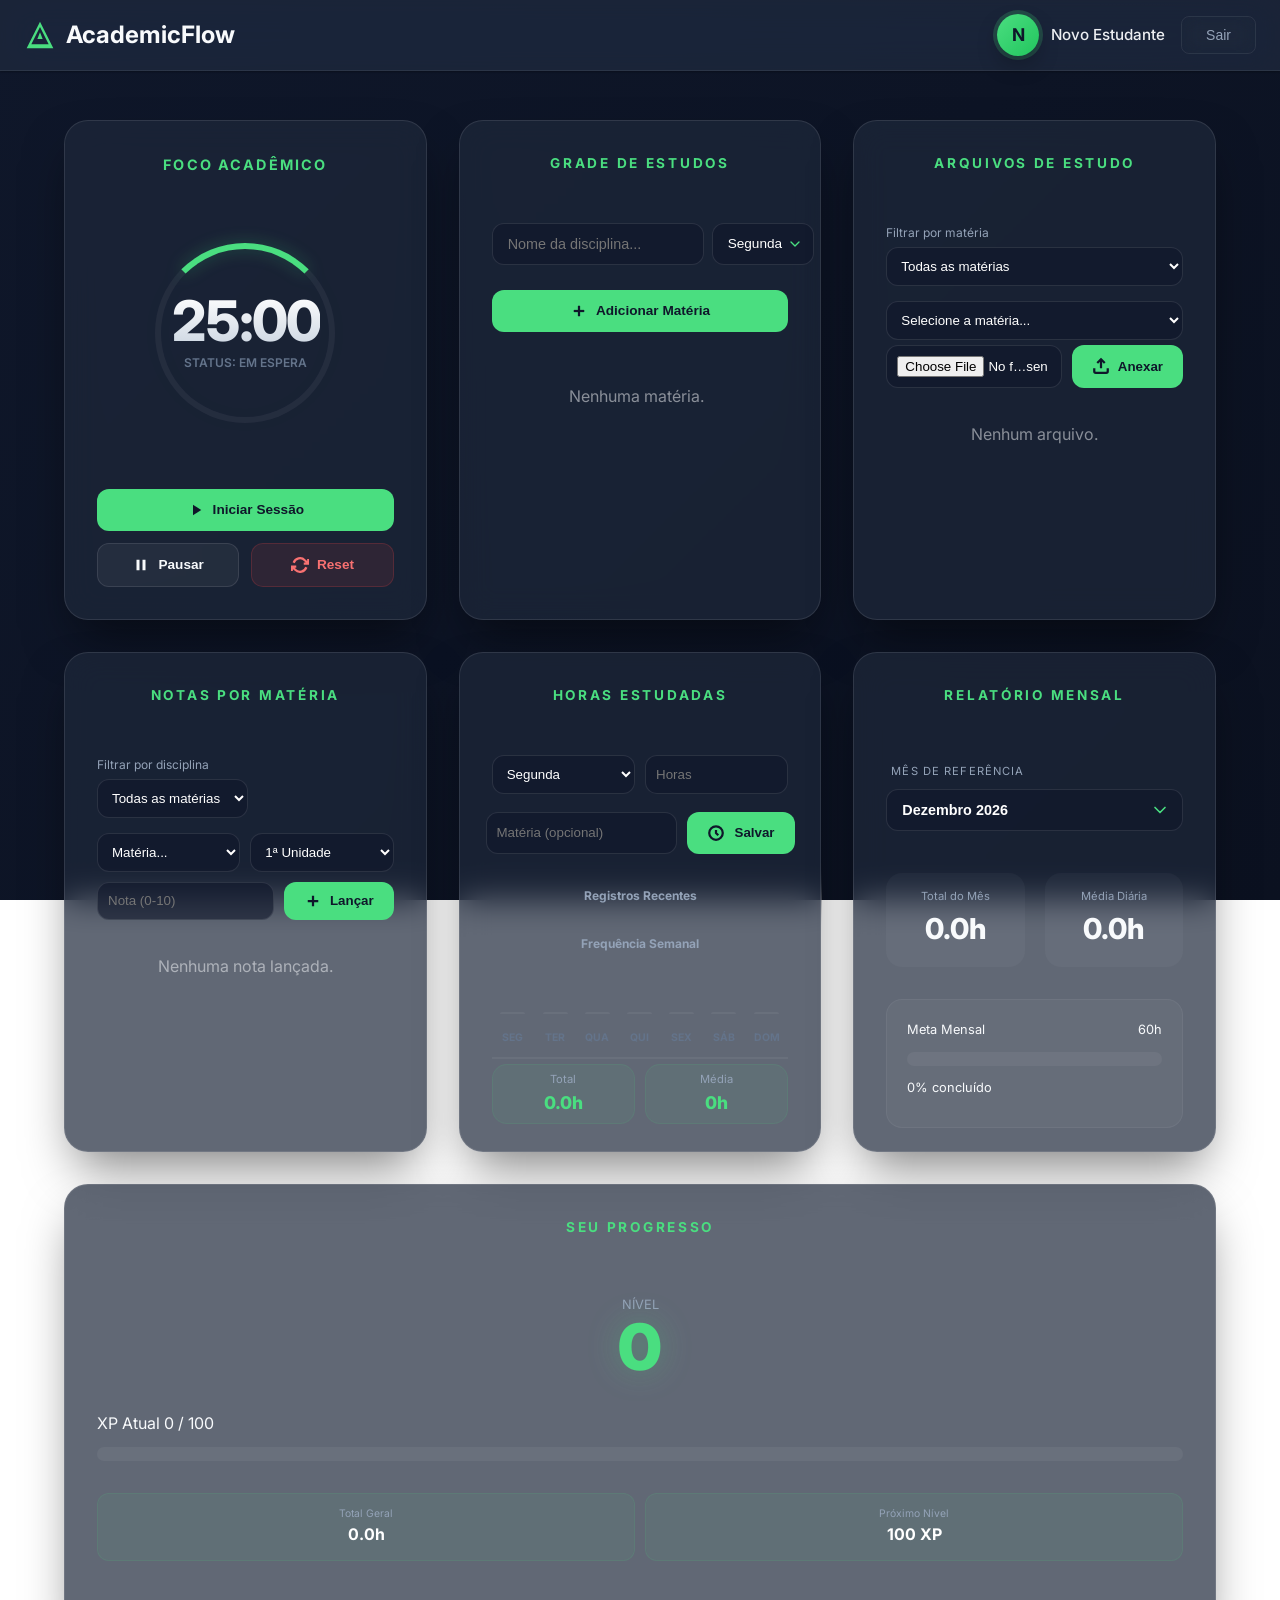
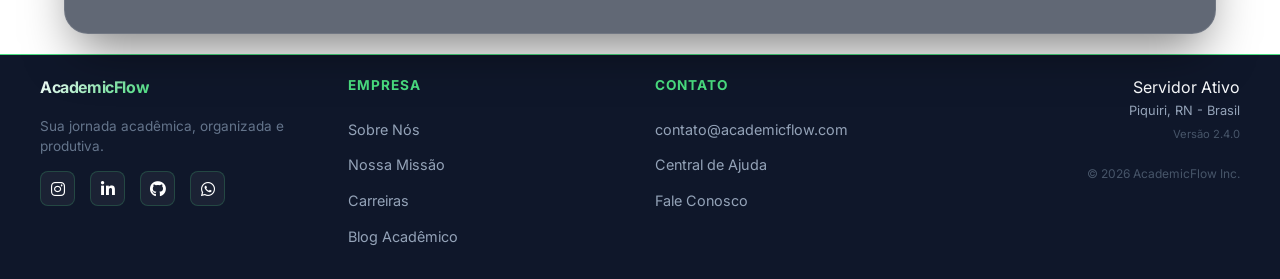
==== commit de17b6d3: "Add files via upload" ====
--- a/index2.html
+++ b/index2.html
@@ -4,1409 +4,10 @@
     <meta charset="UTF-8">
     <meta name="viewport" content="width=device-width, initial-scale=1.0">
     <title>Dashboard - AcademicFlow</title>
-    
+    <link rel="stylesheet" href="style2.css">
     <!-- Fonte Google: Inter -->
     <link href="https://fonts.googleapis.com/css2?family=Inter:wght@300;400;500;600;700&display=swap" rel="stylesheet">
     <link rel="stylesheet" href="https://cdnjs.cloudflare.com/ajax/libs/font-awesome/6.5.1/css/all.min.css">
-
-    <style>
-        /* [MESMO CSS DO HEADER ANTERIOR - COPIE TODO] */
-        :root {
-            --bg-primary: #0f172a;
-            --bg-secondary: #1e293b;
-            --bg-tertiary: #0b1120;
-            --glass-bg: rgba(30, 41, 59, 0.8);
-            --text-primary: #f8fafc;
-            --text-secondary: #94a3b8;
-            --text-muted: #64748b;
-            --accent-primary: #4ade80;
-            --accent-hover: #22c55e;
-            --accent-glow: rgba(74, 222, 128, 0.3);
-            --border-subtle: rgba(255, 255, 255, 0.08);
-            --border-hover: rgba(255, 255, 255, 0.15);
-            --shadow-sm: 0 1px 2px 0 rgba(0, 0, 0, 0.3);
-            --shadow-md: 0 10px 25px -5px rgba(0, 0, 0, 0.4);
-            --shadow-glow: 0 0 20px rgba(74, 222, 128, 0.4);
-            --radius-sm: 8px;
-            --radius-md: 16px;
-            --transition-fast: all 0.2s cubic-bezier(0.4, 0, 0.2, 1);
-            --transition-smooth: all 0.3s cubic-bezier(0.4, 0, 0.2, 1);
-            --font-main: 'Inter', -apple-system, BlinkMacSystemFont, sans-serif;
-        }
-
-        * { margin: 0; padding: 0; box-sizing: border-box; }
-        html { scroll-behavior: smooth; -webkit-font-smoothing: antialiased; }
-        
-        body {
-            font-family: var(--font-main);
-            background: linear-gradient(135deg, var(--bg-primary) 0%, var(--bg-tertiary) 100%);
-            background-attachment: fixed;
-            color: var(--text-primary);
-            line-height: 1.6;
-            overflow-x: hidden;
-            min-height: 100vh;
-            padding-top: 80px;
-        }
-
-        /* HEADER - CÓDIGO COMPLETO */
-        header {
-            position: fixed;
-            top: 0;
-            left: 0;
-            right: 0;
-            z-index: 1000;
-            background: var(--glass-bg);
-            backdrop-filter: blur(20px) saturate(180%);
-            -webkit-backdrop-filter: blur(20px) saturate(180%);
-            border-bottom: 1px solid var(--border-subtle);
-            box-shadow: var(--shadow-sm);
-            transition: var(--transition-smooth);
-        }
-
-        .header-container {
-            max-width: 1400px;
-            margin: 0 auto;
-            padding: 0 1.5rem;
-            height: 70px;
-            display: flex;
-            align-items: center;
-            justify-content: space-between;
-            position: relative;
-        }
-
-        .logo {
-            display: flex;
-            align-items: center;
-            gap: 10px;
-            font-weight: 700;
-            font-size: 1.5rem;
-            color: var(--text-primary);
-            text-decoration: none;
-            transition: var(--transition-fast);
-        }
-
-        .logo:hover {
-            color: var(--accent-primary);
-        }
-
-        .logo-icon-svg {
-            width: 32px;
-            height: 32px;
-            fill: var(--accent-primary);
-            flex-shrink: 0;
-            transition: var(--transition-fast);
-        }
-
-        .logo:hover .logo-icon-svg {
-            filter: drop-shadow(0 0 8px var(--accent-glow));
-        }
-
-        .logo-text {
-            font-weight: 700;
-            letter-spacing: -0.025em;
-            background: linear-gradient(135deg, var(--text-primary), var(--accent-primary));
-            -webkit-background-clip: text;
-            -webkit-text-fill-color: transparent;
-            background-clip: text;
-        }
-
-        .user-profile {
-            display: flex;
-            align-items: center;
-            gap: 1rem;
-            flex-shrink: 0;
-        }
-
-        .user-info {
-            display: flex;
-            align-items: center;
-            gap: 0.75rem;
-            color: var(--text-primary);
-        }
-
-        .user-avatar {
-            width: 42px;
-            height: 42px;
-            border-radius: 50%;
-            background: linear-gradient(135deg, var(--accent-primary), var(--accent-hover));
-            display: flex;
-            align-items: center;
-            justify-content: center;
-            font-weight: 700;
-            font-size: 1.1rem;
-            color: var(--bg-primary);
-            box-shadow: var(--shadow-md), 0 0 0 4px rgba(74, 222, 128, 0.2);
-            transition: var(--transition-fast);
-            flex-shrink: 0;
-            position: relative;
-            overflow: hidden;
-        }
-
-        .user-avatar::before {
-            content: '';
-            position: absolute;
-            top: 0;
-            left: -100%;
-            width: 100%;
-            height: 100%;
-            background: linear-gradient(90deg, transparent, rgba(255,255,255,0.3), transparent);
-            transition: left 0.6s;
-        }
-
-        .user-avatar:hover::before { left: 100%; }
-        .user-avatar:hover { transform: scale(1.05); box-shadow: var(--shadow-md), 0 0 25px var(--accent-glow); }
-
-        .user-name {
-            font-size: 0.95rem;
-            font-weight: 500;
-            white-space: nowrap;
-            max-width: 140px;
-            overflow: hidden;
-            text-overflow: ellipsis;
-            opacity: 0.95;
-        }
-
-        .btn-logout {
-            background: transparent;
-            border: 1.5px solid var(--border-subtle);
-            color: var(--text-secondary);
-            padding: 0.625rem 1.5rem;
-            border-radius: var(--radius-sm);
-            font-size: 0.875rem;
-            font-weight: 500;
-            cursor: pointer;
-            backdrop-filter: blur(10px);
-            transition: var(--transition-smooth);
-            white-space: nowrap;
-            position: relative;
-            overflow: hidden;
-        }
-
-        .btn-logout::before {
-            content: '';
-            position: absolute;
-            top: 0;
-            left: -100%;
-            width: 100%;
-            height: 100%;
-            background: linear-gradient(90deg, transparent, rgba(255,255,255,0.1), transparent);
-            transition: left 0.6s;
-        }
-
-        .btn-logout:hover {
-            border-color: var(--accent-primary);
-            color: var(--accent-primary);
-            background: rgba(74, 222, 128, 0.1);
-            box-shadow: 0 4px 15px var(--accent-glow);
-            transform: translateY(-1px);
-        }
-
-        .btn-logout:hover::before { left: 100%; }
-        .btn-logout:active { transform: translateY(0); }
-
-        /* RESPONSIVO */
-        @media (max-width: 768px) {
-            .header-container { padding: 0 1rem; height: 64px; }
-            .logo { font-size: 1.25rem; gap: 0.5rem; }
-            .logo-icon { width: 32px; height: 32px; }
-            .logo-icon svg { width: 20px; height: 20px; }
-            .user-avatar { width: 38px; height: 38px; font-size: 1rem; }
-            .user-name { font-size: 0.875rem; max-width: 100px; }
-            .btn-logout { padding: 0.5rem 1.125rem; font-size: 0.8125rem; }
-        }
-
-        @media (max-width: 480px) {
-            .header-container { padding: 0 0.875rem; }
-            .logo-text { display: none; }
-            .user-name { display: none; }
-            .user-profile { gap: 0.5rem; }
-            .btn-logout { padding: 0.5rem 1rem; font-size: 0.75rem; min-width: 56px; }
-        }
-
-       /* TIMER CARD - DESIGN MODERNO E REFINADO */
-        .timer-card {
-            background: rgba(30, 41, 59, 0.7) !important;
-            backdrop-filter: blur(16px);
-            -webkit-backdrop-filter: blur(16px);
-            border-radius: 24px !important;
-            border: 1px solid rgba(255, 255, 255, 0.1) !important;
-            box-shadow: 0 25px 50px -12px rgba(0, 0, 0, 0.5);
-            padding: 2rem;
-            
-            /* REMOVIDO: position absolute, top, left, right */
-            /* ADICIONADO: Flex e Transição para o salto */
-            flex: 1;
-            min-width: 350px;
-            min-height: 500px !important; /* Adicione esta altura para padronizar */
-            display: flex;
-            flex-direction: column;
-            justify-content: space-between; /* Centraliza o timer verticalmente */
-            
-            /* Transição suave para o efeito de hover */
-            transition: transform 0.3s cubic-bezier(0.4, 0, 0.2, 1), 
-                        box-shadow 0.3s ease, 
-                        border-color 0.3s ease !important;
-        }
-
-        .timer-card:hover {
-            transform: translateY(-8px); /* Salto */
-            border-color: rgba(74, 222, 128, 0.4) !important; /* Borda brilha verde */
-            box-shadow: 0 30px 60px -12px rgba(0, 0, 0, 0.6), 
-                        0 0 20px rgba(74, 222, 128, 0.15); /* Sombra neon verde */
-        }
-
-        .card-header {
-            width: 100%;
-            text-align: center;
-            margin-bottom: 1.5rem;
-        }
-
-        .timer-card h3 {
-            font-size: 0.9rem !important;
-            text-transform: uppercase;
-            letter-spacing: 0.15em;
-            color: var(--accent-primary);
-            font-weight: 700;
-            margin-bottom: 0.5rem;
-        }
-
-        /* Círculo do Timer Refinado */
-        .timer-circle {
-            position: relative;
-            width: 180px;
-            height: 180px;
-            margin: 0 auto 2rem;
-            display: flex;
-            align-items: center;
-            justify-content: center;
-        }
-
-        .timer-ring {
-            position: absolute;
-            width: 100%;
-            height: 100%;
-            border-radius: 50%;
-            border: 6px solid rgba(255, 255, 255, 0.05);
-            /* O "progresso" visual */
-            border-top: 6px solid var(--accent-primary);
-            filter: drop-shadow(0 0 8px var(--accent-glow));
-            animation: spin 3s linear infinite;
-            animation-play-state: paused;
-        }
-
-        .timer-text {
-            position: relative;
-            z-index: 2;
-            display: flex;
-            flex-direction: column;
-            align-items: center;
-        }
-
-        .time-display {
-            font-size: 3.5rem !important;
-            font-weight: 800;
-            font-variant-numeric: tabular-nums; /* Evita que os números "pulem" */
-            letter-spacing: -2px;
-            background: linear-gradient(180deg, #fff 0%, #cbd5e1 100%);
-            -webkit-background-clip: text;
-            -webkit-text-fill-color: transparent;
-            line-height: 1;
-        }
-
-        .time-label {
-            font-size: 0.75rem !important;
-            text-transform: uppercase;
-            font-weight: 600;
-            color: var(--text-muted);
-            margin-top: 4px;
-        }
-
-        /* Controles Estilizados */
-        .timer-controls {
-            display: grid;
-            grid-template-columns: 1fr 1fr;
-            gap: 0.75rem;
-            width: 100%;
-        }
-
-        .btn-timer {
-            padding: 12px;
-            border-radius: 12px;
-            font-size: 0.85rem;
-            font-weight: 600;
-            cursor: pointer;
-            transition: var(--transition-fast);
-            display: flex;
-            align-items: center;
-            justify-content: center;
-            gap: 8px;
-        }
-
-        .btn-start {
-            grid-column: span 2;
-            background: var(--accent-primary);
-            color: var(--bg-primary);
-            border: none;
-        }
-
-        .btn-start:hover:not(:disabled) {
-            background: #5ef095;
-            box-shadow: 0 0 20px var(--accent-glow);
-            transform: scale(1.02);
-        }
-
-        .btn-pause {
-            background: rgba(255, 255, 255, 0.05);
-            border: 1px solid rgba(255, 255, 255, 0.1);
-            color: var(--text-primary);
-        }
-
-        .btn-pause:hover:not(:disabled) {
-            background: rgba(255, 255, 255, 0.1);
-            border-color: var(--text-secondary);
-        }
-
-        .btn-reset {
-            background: rgba(239, 68, 68, 0.1);
-            border: 1px solid rgba(239, 68, 68, 0.2);
-            color: #f87171;
-        }
-
-        .btn-reset:hover {
-            background: rgba(239, 68, 68, 0.2);
-            color: #ef4444;
-        }
-
-        /* Esconder notificações originais para não poluir se não chamadas */
-        .notification {
-            background: var(--bg-secondary) !important;
-            border: 1px solid var(--accent-primary) !important;
-            color: var(--accent-primary) !important;
-            backdrop-filter: blur(10px);
-        }
-
-        /* --- AJUSTE PARA MOBILE (O segredo para não cortar) --- */
-        @media (max-width: 1024px) {
-            .timer-card {
-                position: relative; /* Remove o absolute para não flutuar */
-                top: 20px;          /* Espaço simples do topo */
-                left: 0;
-                margin: 0 auto;     /* Centraliza na tela */
-                width: 90%;         /* Ocupa quase toda a largura do celular */
-                max-width: 400px;
-                right: auto;        /* Reseta o valor que estava cortando */
-            }
-
-            .dashboard-container {
-                padding: 0 1rem;
-                display: flex;
-                flex-direction: column;
-                align-items: center;
-            }
-        }
-
-        /* Ajustes extras para celulares muito pequenos */
-        @media (max-width: 480px) {
-            .time-display {
-                font-size: 2.8rem !important;
-            }
-            .timer-circle {
-                width: 150px;
-                height: 150px;
-            }
-        }
-
-        /* --- LAYOUT DO DASHBOARD (A MÁGICA LADO A LADO) --- */
-        .dashboard-grid {
-            display: flex;
-            flex-wrap: wrap; /* Permite quebrar linha no mobile */
-            gap: 2rem;
-            max-width: 1200px;
-            margin: 40px auto 20px auto;
-            padding: 0 1.5rem;
-            align-items: flex-start;
-            justify-content: center;
-            margin-bottom: 20px !important;
-        }
-
-        /* --- ESTILO BASE PARA AMBOS OS CARDS --- */
-        .card {
-            background: rgba(30, 41, 59, 0.7) !important;
-            backdrop-filter: blur(16px);
-            -webkit-backdrop-filter: blur(16px);
-            border-radius: 24px !important;
-            border: 1px solid rgba(255, 255, 255, 0.1) !important;
-            box-shadow: 0 25px 50px -12px rgba(0, 0, 0, 0.5);
-            padding: 2rem;
-            transition: all 0.3s ease;
-            flex: 1; /* Faz os cards tentarem ocupar o mesmo espaço */
-            min-width: 350px; /* Largura mínima para não esmagar no desktop */
-            position: relative !important; /* IMPORTANTE: Remove o absolute */
-            top: 0 !important;
-            left: 0 !important;
-        }
-
-        /* --- ESPECÍFICO DO SEGUNDO CARD (MATÉRIAS) --- */
-        .subject-card {
-            background: rgba(30, 41, 59, 0.7) !important;
-            backdrop-filter: blur(16px);
-            -webkit-backdrop-filter: blur(16px);
-            border-radius: 24px !important;
-            border: 1px solid rgba(255, 255, 255, 0.1) !important;
-            box-shadow: 0 25px 50px -12px rgba(0, 0, 0, 0.5);
-            padding: 2rem;
-            
-            /* Efeito de transição suave */
-            transition: transform 0.3s cubic-bezier(0.4, 0, 0.2, 1), 
-                        box-shadow 0.3s ease, 
-                        border-color 0.3s ease !important;
-            
-            display: flex !important;
-            flex-direction: column !important;
-            height: 500px !important;
-            min-height: 500px !important;
-            justify-content: flex-start !important;
-            position: relative;
-
-            flex: 1;
-            min-width: 350px;
-        }
-
-        .subject-card:hover {
-            transform: translateY(-8px); /* Salta para cima */
-            border-color: rgba(74, 222, 128, 0.4) !important; /* Brilho verde na borda */
-            box-shadow: 0 30px 60px -12px rgba(0, 0, 0, 0.6), 
-                        0 0 20px rgba(74, 222, 128, 0.1); /* Sombra mais profunda e brilho leve */
-        }
-
-        .subject-card h3 {
-            font-size: 0.85rem !important;
-            text-transform: uppercase;
-            letter-spacing: 0.2em;
-            color: var(--accent-primary) !important; /* Verde */
-            margin-bottom: 1.5rem;
-            text-align: center;
-            font-weight: 700;
-        }
-
-        /* Ajusta apenas a lista dentro da Grade de Estudos */
-        .subject-card .subject-list {
-            list-style: none;
-            overflow-y: auto; /* Ativa o scroll se houver muitas matérias */
-            max-height: 220px !important; /* Limita a altura para manter o card em 500px */
-            padding-right: 8px;
-            margin-top: 10px;
-            
-            /* Scrollbar estilizada para combinar com o seu tema */
-            scrollbar-width: thin;
-            scrollbar-color: var(--accent-primary) transparent;
-        }
-
-        /* Estilo para Chrome/Edge da scrollbar interna */
-        .subject-card .subject-list::-webkit-scrollbar {
-            width: 4px;
-        }
-        .subject-card .subject-list::-webkit-scrollbar-thumb {
-            background: var(--accent-primary);
-            border-radius: 10px;
-        }
-
-        /* Ajuste específico para o formulário da Grade de Estudos */
-        .subject-card .input-row {
-            display: grid;
-            grid-template-columns: 1.5fr 1fr; /* Dá mais equilíbrio entre o nome e o dia */
-            gap: 8px;
-            margin-bottom: 8px;
-        }
-
-        /* Estilização refinada para o select de dias */
-        #dia-estudo {
-            cursor: pointer;
-            appearance: none; /* Remove a seta padrão para usar a personalizada */
-            -webkit-appearance: none;
-            background-image: url("data:image/svg+xml,%3Csvg xmlns='http://www.w3.org/2000/svg' width='16' height='16' viewBox='0 0 24 24' fill='none' stroke='%234ade80' stroke-width='2' stroke-linecap='round' stroke-linejoin='round'%3E%3Cpath d='m6 9 6 6 6-6'/%3E%3C/svg%3E") !important;
-            background-repeat: no-repeat !important;
-            background-position: right 10px center !important;
-            padding-right: 30px !important; /* Espaço para a seta não sobrepor o texto */
-            font-size: 0.85rem !important;
-        }
-
-        .subject-card .btn-add-subject {
-            width: 100%;
-            margin-top: 5px;
-            padding: 12px !important;
-            font-size: 0.85rem !important;
-        }
-
-        /* Formulário de Adição */
-        .subject-form {
-            display: flex;
-            flex-direction: column;
-            gap: 12px;
-            margin-bottom: 2rem;
-        }
-
-        .input-row {
-            display: grid;
-            grid-template-columns: 2fr 1fr;
-            gap: 10px;
-        }
-
-        .subject-form input, 
-        .subject-form select {
-            background: rgba(15, 23, 42, 0.6) !important;
-            border: 1px solid rgba(255, 255, 255, 0.1) !important;
-            color: #fff !important;
-            padding: 12px 15px !important;
-            border-radius: 12px !important;
-            font-size: 0.9rem;
-        }
-
-        .subject-form input:focus {
-            border-color: var(--accent-color) !important;
-            outline: none;
-        }
-
-        .btn-add-subject {
-            background: var(--accent-primary) !important;
-            color: var(--bg-primary) !important;
-            border: none !important;
-            padding: 14px !important;
-            border-radius: 12px !important;
-            font-weight: 700 !important;
-            cursor: pointer;
-            display: flex;
-            align-items: center;
-            justify-content: center;
-            gap: 8px;
-            transition: var(--transition-fast);
-        }
-
-        .btn-add-subject:hover {
-            background: var(--accent-hover) !important;
-            box-shadow: 0 0 15px var(--accent-glow);
-        }
-
-        /* Garante que o ícone do botão acompanhe a cor do texto */
-        .btn-add-subject svg {
-            stroke: var(--bg-primary); 
-        }
-
-        /* Lista de Matérias Estilizada */
-        .subject-list {
-            list-style: none;
-            overflow-y: auto;
-            max-height: 180px;
-            padding-right: 5px;
-        }
-
-        .subject-item {
-            background: rgba(255, 255, 255, 0.03) !important;
-            border: 1px solid rgba(255, 255, 255, 0.05) !important;
-            padding: 12px 16px !important;
-            border-radius: 14px !important;
-            margin-bottom: 10px !important;
-            display: flex !important;
-            flex-direction: row !important; /* Garante lado a lado interno */
-            align-items: center !important;
-            justify-content: space-between !important;
-        }
-
-        .subject-name {
-            font-weight: 500;
-            color: #f8fafc;
-        }
-
-        .subject-tag {
-            background: rgba(74, 222, 128, 0.15);
-            color: var(--accent-color);
-            padding: 4px 10px;
-            border-radius: 8px;
-            font-size: 0.7rem;
-            font-weight: 700;
-        }
-
-        /* --- AJUSTE MOBILE --- */
-        @media (max-width: 768px) {
-            body {
-                padding-left: 0 !important;
-                padding-right: 0 !important;
-                overflow-x: hidden !important;
-            }
-
-            .dashboard-grid {
-                width: 100% !important;
-                max-width: 100vw !important;
-                padding: 0 !important; /* Zerando o padding lateral do container pai */
-                margin: 20px 0 !important;
-                display: flex !important;
-                flex-direction: column !important;
-                align-items: center !important;
-                left: 0 !important;
-            }
-
-            .timer-card, 
-            .subject-card, 
-            .file-card, 
-            .grade-card, 
-            .hours-card, 
-            .report-card, 
-            .xp-card,
-            .ai-card {
-                /* Define uma largura fixa e centraliza com margens automáticas */
-                width: 90% !important; 
-                margin-left: auto !important;
-                margin-right: auto !important;
-                
-                /* Força o reset de qualquer valor que empurre para a direita */
-                left: 0 !important;
-                right: 0 !important;
-                position: relative !important;
-                
-                /* Garante que padding e borda fiquem DENTRO dos 90% */
-                box-sizing: border-box !important;
-            }
-        }
-
-        /* --- CONFIGURAÇÃO DO CARD 3 (ARQUIVOS) --- */
-        .file-card {
-            background: rgba(30, 41, 59, 0.7) !important;
-            backdrop-filter: blur(16px);
-            -webkit-backdrop-filter: blur(16px);
-            border-radius: 24px !important;
-            border: 1px solid rgba(255, 255, 255, 0.1) !important;
-            box-shadow: 0 25px 50px -12px rgba(0, 0, 0, 0.5);
-            padding: 2rem;
-            flex: 1;
-            min-width: 350px;
-            position: relative !important;
-            display: flex;
-            flex-direction: column;
-            min-height: 500px;
-            transition: transform 0.3s cubic-bezier(0.4, 0, 0.2, 1), box-shadow 0.3s ease, border-color 0.3s ease !important;
-        }
-
-        .file-card:hover {
-            transform: translateY(-8px);
-            border-color: rgba(74, 222, 128, 0.4) !important;
-            box-shadow: 0 30px 60px -12px rgba(0, 0, 0, 0.6), 0 0 20px rgba(74, 222, 128, 0.15);
-        }
-
-        .file-card h3 {
-            font-size: 0.85rem !important;
-            text-transform: uppercase;
-            letter-spacing: 0.2em;
-            color: var(--accent-primary) !important;
-            margin-bottom: 1.5rem;
-            text-align: center;
-            font-weight: 700;
-        }
-
-        /* Controles de Arquivo */
-        .file-controls {
-            display: flex;
-            flex-direction: column;
-            gap: 15px;
-            margin-bottom: 1.5rem;
-        }
-
-        .filter-group label {
-            font-size: 0.75rem;
-            color: var(--text-secondary);
-            margin-bottom: 5px;
-            display: block;
-        }
-
-        .file-controls select, .file-controls input[type="file"] {
-            background: rgba(15, 23, 42, 0.6) !important;
-            border: 1px solid rgba(255, 255, 255, 0.1) !important;
-            color: #fff !important;
-            padding: 10px !important;
-            border-radius: 12px !important;
-            width: 100%;
-        }
-
-        .file-input-wrapper {
-            display: grid;
-            grid-template-columns: 1fr auto;
-            gap: 10px;
-            margin-top: 5px;
-        }
-
-        .btn-add-file {
-            background: var(--accent-primary) !important;
-            color: var(--bg-primary) !important;
-            border: none !important;
-            padding: 10px 20px !important;
-            border-radius: 12px !important;
-            font-weight: 700 !important;
-            cursor: pointer;
-            display: flex;
-            align-items: center;
-            gap: 8px;
-            transition: 0.2s;
-        }
-
-        .btn-add-file:hover {
-            background: var(--accent-hover) !important;
-            box-shadow: 0 0 15px var(--accent-glow);
-        }
-
-        /* Lista de Arquivos Estilizada */
-        .file-list-container {
-            flex: 1;
-            overflow-y: auto;
-            max-height: 220px;
-        }
-
-        .file-item {
-            background: rgba(255, 255, 255, 0.03) !important;
-            border: 1px solid rgba(255, 255, 255, 0.05) !important;
-            padding: 12px !important;
-            border-radius: 14px !important;
-            margin-bottom: 8px !important;
-            display: flex !important;
-            align-items: center !important;
-            justify-content: space-between !important;
-        }
-
-        .file-info {
-            display: flex;
-            align-items: center;
-            gap: 10px;
-        }
-
-        .file-icon { font-size: 1.2rem; }
-        .file-name { font-size: 0.9rem; font-weight: 500; color: #f8fafc; }
-        .file-meta { font-size: 0.7rem; color: var(--text-secondary); }
-
-        .btn-download {
-            background: transparent;
-            border: 1px solid var(--accent-primary);
-            color: var(--accent-primary);
-            padding: 4px 10px;
-            border-radius: 8px;
-            font-size: 0.75rem;
-            cursor: pointer;
-        }
-
-        /* --- CONFIGURAÇÃO DO CARD 4 (NOTAS) --- */
-        .grade-card {
-            background: rgba(30, 41, 59, 0.7) !important;
-            backdrop-filter: blur(16px);
-            -webkit-backdrop-filter: blur(16px);
-            border-radius: 24px !important;
-            border: 1px solid rgba(255, 255, 255, 0.1) !important;
-            box-shadow: 0 25px 50px -12px rgba(0, 0, 0, 0.5);
-            padding: 2rem;
-            flex: 1;
-            min-width: 350px;
-            position: relative !important;
-            display: flex;
-            flex-direction: column;
-            min-height: 500px;
-            transition: transform 0.3s cubic-bezier(0.4, 0, 0.2, 1), box-shadow 0.3s ease, border-color 0.3s ease !important;
-        }
-
-        .grade-card:hover {
-            transform: translateY(-8px);
-            border-color: rgba(74, 222, 128, 0.4) !important;
-            box-shadow: 0 30px 60px -12px rgba(0, 0, 0, 0.6), 0 0 20px rgba(74, 222, 128, 0.15);
-        }
-
-        .grade-card h3 {
-            font-size: 0.85rem !important;
-            text-transform: uppercase;
-            letter-spacing: 0.2em;
-            color: var(--accent-primary) !important;
-            margin-bottom: 1.5rem;
-            text-align: center;
-            font-weight: 700;
-        }
-
-        .grade-list-container {
-            flex: 1;
-            overflow-y: auto;
-            max-height: 220px;
-        }
-
-        /* Controles de Notas */
-        .grade-controls {
-            display: flex;
-            flex-direction: column;
-            gap: 15px;
-            margin-bottom: 1.5rem;
-        }
-
-        .input-grade-group {
-            display: flex;
-            flex-direction: column;
-            gap: 10px;
-        }
-
-        .grade-controls .input-row {
-            display: grid;
-            grid-template-columns: 1fr 1fr;
-            gap: 10px;
-        }
-
-        .grade-controls .input-row-action {
-            display: grid;
-            grid-template-columns: 1fr auto;
-            gap: 10px;
-        }
-
-        .grade-controls select, .grade-controls input {
-            background: rgba(15, 23, 42, 0.6) !important;
-            border: 1px solid rgba(255, 255, 255, 0.1) !important;
-            color: #fff !important;
-            padding: 10px !important;
-            border-radius: 12px !important;
-        }
-
-        .btn-add-grade {
-            background: var(--accent-primary) !important;
-            color: var(--bg-primary) !important;
-            border: none !important;
-            padding: 10px 20px !important;
-            border-radius: 12px !important;
-            font-weight: 700 !important;
-            cursor: pointer;
-            display: flex;
-            align-items: center;
-            gap: 8px;
-            transition: 0.2s;
-        }
-
-        .btn-add-grade:hover {
-            background: var(--accent-hover) !important;
-            box-shadow: 0 0 15px var(--accent-glow);
-        }
-
-        /* Estilo dos Itens de Nota */
-        .grade-item {
-            background: rgba(255, 255, 255, 0.03) !important;
-            border: 1px solid rgba(255, 255, 255, 0.05) !important;
-            padding: 15px !important;
-            border-radius: 14px !important;
-            margin-bottom: 10px !important;
-        }
-
-        .grade-badge {
-            background: var(--accent-primary);
-            color: var(--bg-primary);
-            padding: 4px 12px;
-            border-radius: 8px;
-            font-weight: 800;
-            font-size: 1.1rem;
-        }
-
-        .grade-info-text {
-            font-size: 0.9rem;
-            color: #f8fafc;
-            font-weight: 600;
-        }
-
-        .grade-subtext {
-            font-size: 0.7rem;
-            color: var(--text-secondary);
-        }
-
-        /* Seleciona especificamente o Card 5 */
-        .hours-card {
-            background: rgba(30, 41, 59, 0.7) !important;
-            backdrop-filter: blur(16px);
-            -webkit-backdrop-filter: blur(16px);
-            border-radius: 24px !important;
-            border: 1px solid rgba(255, 255, 255, 0.1) !important;
-            padding: 2rem;
-            flex: 1;
-            min-width: 350px;
-            
-            /* MUDANÇA PRINCIPAL: Força a altura igual ao card de notas */
-            height: 500px !important; 
-            min-height: 500px !important;
-            max-height: 500px !important;
-            
-            overflow: hidden !important;
-            display: flex !important;
-            flex-direction: column !important;
-            justify-content: flex-start !important; /* Distribui os elementos para preencher o espaço */
-            transition: all 0.3s ease !important;
-        }
-
-        .hours-card:hover {
-            transform: translateY(-8px);
-            border-color: rgba(74, 222, 128, 0.4) !important;
-            box-shadow: 0 30px 60px -12px rgba(0, 0, 0, 0.6), 0 0 20px rgba(74, 222, 128, 0.15);
-        }
-
-        .hours-card h3 {
-            font-size: 0.85rem !important;
-            text-transform: uppercase;
-            letter-spacing: 0.2em;
-            color: var(--accent-primary) !important;
-            margin-bottom: 1.5rem;
-            text-align: center;
-            font-weight: 700;
-        }
-
-        /* Controles */
-        .hours-controls {
-            display: flex;
-            flex-direction: column;
-            gap: 8px !important;
-            margin-bottom: 0.5rem !important;
-        }
-
-        /* Centralização exclusiva para o botão do Card 5 */
-        .hours-card .input-row-action {
-            display: flex !important;
-            justify-content: center !important; /* Centraliza horizontalmente */
-            width: 100% !important;
-            margin-top: 10px !important;
-        }
-
-        .hours-card .btn-add-hours {
-            width: 80% !important; /* Largura sugerida para centralização elegante */
-            max-width: 250px;       /* Impede que fique gigante em telas maiores */
-            padding: 12px 20px !important;
-            margin: 0 auto !important;
-            display: flex !important;
-            align-items: center;
-            justify-content: center;
-            gap: 10px;
-        }
-
-        /* Reduz o gráfico para caber mesmo com muitos dados */
-        .hours-card .chart-container {
-            height: 90px !important; /* Reduzido para dar respiro aos stats */
-            margin-top: 5px !important;
-            margin-bottom: 5px !important;
-        }
-
-        /* Limita a lista de registros para não empurrar os stats para fora */
-        .hours-card .record-list {
-            max-height: 55px !important; /* Mostra cerca de 1.5 registros com scroll */
-            overflow-y: auto !important;
-            margin-bottom: 5px !important;
-        }
-
-        /* Garante que os Stats fiquem colados na base do card */
-        .hours-card .stats-mini-grid {
-            margin-top: auto !important; /* Empurra para o final do card */
-            padding-bottom: 5px !important;
-        }
-
-        .hours-card .stat-box {
-            padding: 6px !important; /* Deixa os boxes mais finos */
-        }
-
-        .hours-controls .input-row, .hours-controls .input-row-action {
-            display: grid;
-            grid-template-columns: 1fr 1fr;
-            gap: 10px;
-        }
-
-        .hours-controls select, .hours-controls input {
-            background: rgba(15, 23, 42, 0.6) !important;
-            border: 1px solid rgba(255, 255, 255, 0.1) !important;
-            color: #fff !important;
-            padding: 10px !important;
-            border-radius: 12px !important;
-        }
-
-        .btn-add-hours {
-            background: var(--accent-primary) !important;
-            color: var(--bg-primary) !important;
-            border: none !important;
-            padding: 10px !important;
-            border-radius: 12px !important;
-            font-weight: 700 !important;
-            cursor: pointer;
-            display: flex;
-            align-items: center;
-            justify-content: center;
-            gap: 8px;
-            transition: 0.2s;
-        }
-
-        /* --- GRÁFICO REFINADO --- */
-        .chart-title {
-            font-size: 0.75rem;
-            color: var(--text-secondary);
-            text-align: center;
-            margin-bottom: 1rem;
-        }
-
-        .chart-container {
-            height: 120px !important;
-            display: flex;
-            justify-content: space-around;
-            align-items: flex-end; /* Alinha as barras na base */
-            padding-bottom: 10px;
-            border-bottom: 2px solid rgba(255, 255, 255, 0.05);
-            margin-top: 10px;
-        }
-
-        .bar-group {
-            display: flex;
-            flex-direction: column;
-            align-items: center;
-            gap: 8px;
-            height: 100%; /* Permite que a barra cresça dentro do grupo */
-            justify-content: flex-end;
-        }
-
-        .bar {
-            width: 25px;
-            height: 0%; /* Inicia em 0, o JS vai mudar isso */
-            background: rgba(255, 255, 255, 0.05); /* Fundo da barra vazia */
-            border-radius: 6px 6px 0 0;
-            transition: height 0.8s cubic-bezier(0.4, 0, 0.2, 1);
-            position: relative;
-            min-height: 2px; /* Garante que uma linha apareça mesmo com 0h */
-        }
-
-        .bar.active-bar {
-            background: var(--accent-primary) !important;
-            box-shadow: 0 0 15px var(--accent-glow), 0 0 5px var(--accent-primary);
-        }
-
-        .bar-label {
-            font-size: 0.65rem;
-            font-weight: 700;
-            color: var(--text-muted);
-            margin-top: 8px;
-        }
-
-        /* Tooltip do Gráfico */
-        .bar:hover::after {
-            content: attr(data-horas) "h";
-            position: absolute;
-            top: -25px;
-            left: 50%;
-            transform: translateX(-50%);
-            background: var(--accent-primary);
-            color: var(--bg-primary);
-            padding: 2px 6px;
-            border-radius: 4px;
-            font-size: 0.7rem;
-            font-weight: bold;
-        }
-
-        /* Stats Inferiores */
-        .stats-mini-grid {
-            display: grid;
-            grid-template-columns: 1fr 1fr;
-            gap: 10px;
-            margin-top: 1.5rem;
-        }
-
-        .stat-box {
-            background: rgba(74, 222, 128, 0.05);
-            padding: 10px;
-            border-radius: 15px;
-            text-align: center;
-            border: 1px solid rgba(74, 222, 128, 0.1);
-        }
-
-        .stat-label { font-size: 0.7rem; color: var(--text-secondary); display: block; }
-        .stat-value { font-size: 1.1rem; font-weight: 800; color: var(--accent-primary); }
-
-        /* --- ESTILO DOS CARDS FINAIS (RELATÓRIO E XP) --- */
-        .report-card, .xp-card {
-            background: rgba(30, 41, 59, 0.7) !important;
-            backdrop-filter: blur(16px);
-            -webkit-backdrop-filter: blur(16px);
-            border-radius: 24px !important;
-            border: 1px solid rgba(255, 255, 255, 0.1) !important;
-            box-shadow: 0 25px 50px -12px rgba(0, 0, 0, 0.5);
-            padding: 2rem;
-            flex: 1;
-            min-width: 350px;
-            min-height: 450px;
-            display: flex;
-            flex-direction: column;
-            transition: transform 0.3s cubic-bezier(0.4, 0, 0.2, 1), box-shadow 0.3s ease, border-color 0.3s ease !important;
-        }
-
-        .report-card:hover, .xp-card:hover {
-            transform: translateY(-8px);
-            border-color: rgba(74, 222, 128, 0.4) !important;
-            box-shadow: 0 30px 60px -12px rgba(0, 0, 0, 0.6), 0 0 20px rgba(74, 222, 128, 0.15);
-        }
-
-        /* Alteração exclusiva para o Card de Relatório Mensal */
-        .report-card {
-            /* Força a altura padrão de 500px */
-            height: 500px !important;
-            min-height: 500px !important;
-            
-            /* Organiza o conteúdo para preencher o espaço verticalmente */
-            display: flex !important;
-            flex-direction: column !important;
-            justify-content: space-between !important; 
-            padding: 2rem !important;
-            
-            flex: 1;
-            min-width: 350px;
-        }
-
-        .report-card h3, .xp-card h3 {
-            font-size: 0.85rem !important;
-            text-transform: uppercase;
-            letter-spacing: 0.2em;
-            color: var(--accent-primary) !important;
-            margin-bottom: 2rem;
-            text-align: center;
-            font-weight: 700;
-        }
-
-        /* --- ESTILO ESPECÍFICO DO RELATÓRIO --- */
-        .report-stats {
-            display: grid;
-            grid-template-columns: 1fr 1fr;
-            gap: 20px !important;
-            margin-bottom: 2rem;
-            margin-top: 10px;
-        }
-
-        .report-stat-item {
-            background: rgba(255, 255, 255, 0.03);
-            padding: 15px;
-            border-radius: 16px;
-            text-align: center;
-        }
-
-        .report-label { font-size: 0.7rem; color: var(--text-secondary); display: block; }
-        .report-value { font-size: 1.8rem !important; font-weight: 800; color: var(--text-primary); }
-
-        /* Barra de Meta */
-        .goal-container {
-            margin-top: auto;
-            background: rgba(255, 255, 255, 0.03);
-            padding: 20px;
-            border-radius: 16px;
-            border: 1px solid rgba(255, 255, 255, 0.05);
-        }
-
-        .goal-header, .goal-footer { display: flex; justify-content: space-between; font-size: 0.8rem; margin-bottom: 8px; }
-        .progress-track { height: 14px !important; background: rgba(255, 255, 255, 0.05); border-radius: 10px; overflow: hidden; margin: 12px 0;}
-        .progress-fill { height: 100%; background: var(--accent-primary); width: 0%; transition: width 1s ease; box-shadow: 0 0 10px var(--accent-glow); }
-
-        /* --- ESTILO ESPECÍFICO DO XP --- */
-        .level-display { text-align: center; margin-bottom: 2rem; }
-        .level-title { display: block; font-size: 0.8rem; color: var(--text-secondary); text-transform: uppercase; }
-        .level-number { font-size: 4rem; font-weight: 900; color: var(--accent-primary); line-height: 1; filter: drop-shadow(0 0 15px var(--accent-glow)); }
-
-        .xp-track { height: 14px; background: rgba(255, 255, 255, 0.05); border-radius: 10px; overflow: hidden; margin: 10px 0; }
-        .xp-fill { height: 100%; background: linear-gradient(90deg, var(--accent-primary), #22c55e); width: 75%; box-shadow: 0 0 15px var(--accent-glow); }
-
-        .xp-footer-stats { display: grid; grid-template-columns: 1fr 1fr; gap: 10px; margin-top: 2rem; }
-        .xp-stat { background: rgba(74, 222, 128, 0.05); padding: 12px; border-radius: 12px; text-align: center; border: 1px solid rgba(74, 222, 128, 0.1); }
-        .xp-stat-label { font-size: 0.65rem; color: var(--text-secondary); display: block; }
-        .xp-stat-value { font-size: 1rem; font-weight: 700; color: #fff; }
-
-        .btn-delete {
-            transition: transform 0.2s ease, color 0.2s ease;
-            padding: 0 5px;
-        }
-
-        .btn-delete:hover {
-            transform: scale(1.3);
-            color: #ff4d4d !important;
-        }
-
-        .record-list {
-            list-style: none;
-            margin-top: 10px;
-            max-height: 120px;
-            overflow-y: auto;
-            padding-right: 5px;
-        }
-
-        .record-item {
-            background: rgba(255, 255, 255, 0.03);
-            border: 1px solid rgba(255, 255, 255, 0.05);
-            padding: 8px 12px;
-            border-radius: 10px;
-            margin-bottom: 6px;
-            display: flex;
-            justify-content: space-between;
-            align-items: center;
-            font-size: 0.8rem;
-        }
-
-        .record-item:hover {
-            background: rgba(255, 255, 255, 0.06);
-        }
-
-        .record-info {
-            color: var(--text-secondary);
-        }
-
-        .record-info strong {
-            color: var(--accent-primary);
-        }
-
-        /* Container do seletor no relatório */
-        .report-controls {
-            margin-bottom: 2rem;
-        }
-
-        .report-controls label {
-            display: block;
-            font-size: 0.7rem;
-            text-transform: uppercase;
-            letter-spacing: 0.1em;
-            color: var(--text-secondary);
-            margin-bottom: 8px;
-            margin-left: 5px;
-        }
-
-        /* O "Botão" de Seleção Estilizado */
-        #select-mes-relatorio {
-            width: 100%;
-            background: rgba(15, 23, 42, 0.6) !important; /* Fundo escuro translúcido */
-            border: 1px solid rgba(255, 255, 255, 0.1) !important;
-            color: #fff !important;
-            padding: 12px 15px !important;
-            border-radius: 12px !important;
-            font-size: 0.9rem;
-            font-weight: 600;
-            cursor: pointer;
-            outline: none;
-            transition: all 0.3s ease;
-            appearance: none; /* Remove a seta padrão */
-            -webkit-appearance: none;
-            background-image: url("data:image/svg+xml,%3Csvg xmlns='http://www.w3.org/2000/svg' width='20' height='20' viewBox='0 0 24 24' fill='none' stroke='%234ade80' stroke-width='2' stroke-linecap='round' stroke-linejoin='round'%3E%3Cpath d='m6 9 6 6 6-6'/%3E%3C/svg%3E") !important;
-            background-repeat: no-repeat !important;
-            background-position: right 12px center !important;
-        }
-
-        /* Efeito de Foco (quando clica) */
-        #select-mes-relatorio:focus {
-            border-color: var(--accent-primary) !important;
-            box-shadow: 0 0 15px rgba(74, 222, 128, 0.2);
-            background-color: rgba(30, 41, 59, 0.9) !important;
-        }
-
-        /* Estilizando as opções dentro do select (apenas para navegadores que permitem) */
-        #select-mes-relatorio option {
-            background: #1e293b;
-            color: #fff;
-            padding: 10px;
-        }
-
-        /* --- RESET E ESTRUTURA DO FOOTER --- */
-        .main-footer {
-            background-color: #0f172a !important; /* Fundo sólido para evitar transparências indesejadas */
-            border-top: 1px solid var(--accent-primary);
-            padding: 20px 20px 20px 20px;
-            margin-top: 10px !important;
-            color: #f8fafc;
-            width: 100%;
-        }
-
-        .footer-content {
-            max-width: 1200px;
-            margin: 0 auto;
-            display: flex;
-            flex-direction: row; /* Força um ao lado do outro */
-            justify-content: space-between;
-            flex-wrap: wrap; /* Quebra linha apenas se não couber */
-            gap: 30px;
-        }
-
-        /* Colunas Individuais */
-        .footer-column {
-            flex: 1;
-            min-width: 200px; /* Garante que não fiquem esmagadas */
-        }
-
-        .footer-column h4 {
-            color: var(--accent-primary);
-            font-size: 0.85rem;
-            font-weight: 700;
-            text-transform: uppercase;
-            letter-spacing: 1px;
-            margin-bottom: 20px;
-        }
-
-        .footer-column ul {
-            list-style: none;
-            padding: 0;
-        }
-
-        .footer-column ul li {
-            margin-bottom: 10px;
-        }
-
-        .footer-column ul li a {
-            color: #94a3b8;
-            text-decoration: none;
-            font-size: 0.9rem;
-            transition: 0.3s;
-        }
-
-        .footer-column ul li a:hover {
-            color: var(--accent-primary);
-            padding-left: 5px;
-        }
-
-        /* Branding e Redes */
-        .footer-tagline {
-            font-size: 0.85rem;
-            color: #64748b;
-            margin: 15px 0;
-            line-height: 1.5;
-        }
-
-        .social-links {
-            display: flex;
-            gap: 15px;
-        }
-
-        .social-icon {
-            width: 35px;
-            height: 35px;
-            border-radius: 8px;
-            background: rgba(255,255,255,0.05);
-            display: flex;
-            align-items: center;
-            justify-content: center;
-            color: #fff;
-            text-decoration: none;
-            transition: 0.3s;
-            border: 1px solid rgba(74, 222, 128, 0.2);
-        }
-
-        .social-icon:hover {
-            background: var(--accent-primary);
-            color: #0f172a;
-            transform: translateY(-3px);
-        }
-
-        /* Coluna de Info Direita */
-        .status-col {
-            text-align: right;
-        }
-
-        .location-text { font-size: 0.8rem; color: #94a3b8; }
-        .version { font-size: 0.7rem; color: #475569; display: block; margin-top: 5px; }
-        .copyright { font-size: 0.75rem; color: #475569; margin-top: 20px; }
-
-        /* --- RESPONSIVIDADE (MOBILE) --- */
-        @media (max-width: 768px) {
-            .footer-content {
-                flex-direction: column; /* No celular fica um abaixo do outro */
-                text-align: center;
-            }
-            .social-links { justify-content: center; }
-            .status-col { text-align: center; }
-        }
-    </style>
 </head>
 <body>
 
@@ -1591,12 +192,14 @@
                     <input type="number" id="input-horas" placeholder="Horas" min="0" max="24" step="0.5">
                 </div>
                 <div class="input-row-action">
+                    <input type="text" id="input-materia-registro" placeholder="Matéria (opcional)">
                     <button onclick="registrarEstudo()" class="btn-add-hours">
                         <svg width="18" height="18" viewBox="0 0 24 24" fill="none" stroke="currentColor" stroke-width="3"><path d="M12 8v4l3 3m6-3a9 9 0 11-18 0 9 9 0 0118 0z"></path></svg>
-                        Salvar Registro
+                        Salvar
                     </button>
                 </div>
                 <div class="recent-records">
+                    <h4 class="chart-title" style="margin-top: 1.5rem;">Registros Recentes</h4>
                     <ul class="record-list" id="lista-registros-horas">
                         </ul>
                 </div>
@@ -1723,613 +326,56 @@
     <footer class="main-footer">
         <div class="footer-content">
             <div class="footer-column branding">
-                <h4 style="color: #fff;">Academic<span style="color: var(--accent-primary);">Flow</span></h4>
-                <p class="footer-tagline">Organizando a rotina acadêmica dos estudantes da UFRN.</p>
+                <span class="logo-text">Academic<span class="highlight">Flow</span></span>
+                <p class="footer-tagline">Sua jornada acadêmica, organizada e produtiva.</p>
                 <div class="social-links">
-                    <a href="#" class="social-icon"><i class="fa-brands fa-instagram"></i></a>
-                    <a href="#" class="social-icon"><i class="fa-brands fa-github"></i></a>
-                    <a href="#" class="social-icon"><i class="fa-brands fa-linkedin-in"></i></a>
-                </div>
-            </div>
-
+                    <a href="#" class="social-icon" title="Instagram">
+                        <i class="fa-brands fa-instagram"></i>
+                    </a>
+                    <a href="#" class="social-icon" title="LinkedIn">
+                        <i class="fa-brands fa-linkedin-in"></i>
+                    </a>
+                    <a href="#" class="social-icon" title="GitHub">
+                        <i class="fa-brands fa-github"></i>
+                    </a>
+                    <a href="#" class="social-icon" title="WhatsApp">
+                        <i class="fa-brands fa-whatsapp"></i>
+                    </a>
+                </div>
+            </div>
+            
             <div class="footer-column">
-                <h4>Plataforma</h4>
+                <h4>Empresa</h4>
                 <ul>
-                    <li><a href="#">Dashboard</a></li>
-                    <li><a href="#">Minhas Matérias</a></li>
-                    <li><a href="#">Foco Acadêmico</a></li>
+                    <li><a href="#">Sobre Nós</a></li>
+                    <li><a href="#">Nossa Missão</a></li>
+                    <li><a href="#">Carreiras</a></li>
+                    <li><a href="#">Blog Acadêmico</a></li>
                 </ul>
             </div>
 
             <div class="footer-column">
-                <h4>Ajuda</h4>
+                <h4>Contato</h4>
                 <ul>
-                    <li><a href="#">Dúvidas</a></li>
-                    <li><a href="#">Contato</a></li>
-                    <li><a href="#">Privacidade</a></li>
+                    <li><a href="mailto:contato@academicflow.com">contato@academicflow.com</a></li>
+                    <li><a href="#">Central de Ajuda</a></li>
+                    <li><a href="#">Fale Conosco</a></li>
                 </ul>
             </div>
 
             <div class="footer-column status-col">
-                <h4 style="color: #4ade80;">● Sistema Ativo</h4>
+                <div class="status-indicator">
+                    <span class="dot pulse"></span>
+                    Servidor Ativo
+                </div>
                 <p class="location-text">Piquiri, RN - Brasil</p>
-                <span class="version">v2.4.0</span>
-                <p class="copyright">&copy; 2026 AcademicFlow</p>
+                <p class="version">Versão 2.4.0</p>
+                <p class="copyright">&copy; 2026 AcademicFlow Inc.</p>
             </div>
         </div>
     </footer>
 
     <!-- JAVASCRIPT FUNCIONAL -->
-    <script>
-        // === CONFIGURAÇÃO INICIAL E USUÁRIO ===
-        document.addEventListener('DOMContentLoaded', () => {
-            let usuario = JSON.parse(localStorage.getItem('academicflow_session'));
-            
-            // Se não existir usuário, inicia do NÍVEL 0
-            if (!usuario) {
-                usuario = {
-                    name: 'Novo Estudante',
-                    nivel: 0,
-                    xpAtual: 0,
-                    xpProximoNivel: 100
-                };
-                localStorage.setItem('academicflow_session', JSON.stringify(usuario));
-            }
-            
-            // Atualiza Interface
-            document.getElementById('user-name').textContent = usuario.name;
-            document.getElementById('user-avatar').textContent = usuario.name.charAt(0).toUpperCase();
-            
-            // Inicializa todos os módulos
-            initTimer();
-            atualizarSelectMeses();
-            atualizarGraficoSemanal(); // <--- ESSA LINHA É ESSENCIAL
-            gerarRelatorioMensal();
-            carregarMaterias();
-            carregarArquivos();
-            carregarNotas();
-            atualizarIndicadoresHoras();
-            atualizarProgressoXP();
-            carregarListaRegistros();
-        });
-
-        // === MÓDULO 1: TIMER POMODORO ===
-        function initTimer() {
-            const timerDisplay = document.getElementById('timer-display');
-            const btnStart = document.getElementById('btn-start');
-            const btnPause = document.getElementById('btn-pause');
-            const btnReset = document.getElementById('btn-reset');
-            const timerRing = document.getElementById('timer-ring');
-            
-            let timeLeft = 1500;
-            let timerInterval = null;
-            let isRunning = false;
-
-            const updateDisplay = () => {
-                const min = Math.floor(timeLeft / 60).toString().padStart(2, '0');
-                const sec = (timeLeft % 60).toString().padStart(2, '0');
-                timerDisplay.textContent = `${min}:${sec}`;
-            };
-
-            btnStart.addEventListener('click', () => {
-                if (isRunning) return;
-                isRunning = true;
-                timerRing.style.animationPlayState = 'running';
-                btnStart.disabled = true;
-                btnPause.disabled = false;
-                timerInterval = setInterval(() => {
-                    if (timeLeft > 0) { timeLeft--; updateDisplay(); }
-                    else { clearInterval(timerInterval); showNotification('🎉 Foco Concluído!'); }
-                }, 1000);
-            });
-
-            btnPause.addEventListener('click', () => {
-                clearInterval(timerInterval);
-                isRunning = false;
-                timerRing.style.animationPlayState = 'paused';
-                btnStart.disabled = false;
-                btnPause.disabled = true;
-            });
-
-            btnReset.addEventListener('click', () => {
-                clearInterval(timerInterval);
-                isRunning = false;
-                timeLeft = 1500;
-                updateDisplay();
-                timerRing.style.animationPlayState = 'paused';
-                btnStart.disabled = false;
-                btnPause.disabled = true;
-            });
-        }
-
-        // === MÓDULO 2: MATÉRIAS (ATUALIZADO COM EXCLUSÃO) ===
-        function carregarMaterias() {
-            const materias = JSON.parse(localStorage.getItem('academicflow_materias') || '[]');
-            const lista = document.getElementById('lista-materias');
-            
-            lista.innerHTML = materias.map(m => `
-                <li class="subject-item">
-                    <span class="subject-name">${m.nome}</span>
-                    <div style="display: flex; gap: 10px; align-items: center;">
-                        <span class="subject-tag">${m.dia}</span>
-                        <button class="btn-delete" onclick="removerMateria(${m.id})" style="background:none; border:none; color:#ef4444; cursor:pointer; font-size:1.2rem;">&times;</button>
-                    </div>
-                </li>
-            `).join('') || '<li style="text-align:center; opacity:0.5; padding:10px;">Nenhuma matéria.</li>';
-            
-            atualizarTodosSelects();
-        }
-
-        function removerMateria(id) {
-            const materias = JSON.parse(localStorage.getItem('academicflow_materias') || '[]');
-            const materiaParaRemover = materias.find(m => m.id === id);
-
-            if (!confirm(`Deseja excluir "${materiaParaRemover.nome}"? Isso removerá também notas e arquivos desta matéria.`)) return;
-
-            // 1. Remove a Matéria
-            const novasMaterias = materias.filter(m => m.id !== id);
-            localStorage.setItem('academicflow_materias', JSON.stringify(novasMaterias));
-
-            // 2. Limpeza em cascata (Opcional, mas recomendado)
-            const nomeMateria = materiaParaRemover.nome;
-            
-            let notas = JSON.parse(localStorage.getItem('academicflow_notas') || '[]');
-            localStorage.setItem('academicflow_notas', JSON.stringify(notas.filter(n => n.materia !== nomeMateria)));
-
-            let arquivos = JSON.parse(localStorage.getItem('academicflow_arquivos') || '[]');
-            localStorage.setItem('academicflow_arquivos', JSON.stringify(arquivos.filter(a => a.materia !== nomeMateria)));
-
-            // 3. Atualiza tudo
-            carregarMaterias();
-            carregarNotas();
-            carregarArquivos();
-            showNotification('🗑️ Matéria e dados vinculados removidos!');
-        }
-
-        // === MÓDULO 3: HORAS E XP (GAMIFICAÇÃO) ===
-        // ATUALIZAÇÃO DA FUNÇÃO DE REGISTRO
-       // === FUNÇÃO CORRIGIDA - SUBSTITUA TODAS AS VERSÕES ===
-        function registrarEstudo() {
-            const dia = document.getElementById('select-dia-registro').value;
-            const horas = parseFloat(document.getElementById('input-horas').value);
-
-            if (!dia || isNaN(horas) || horas <= 0) {
-                alert('Selecione o dia e insira horas válidas!');
-                return;
-            }
-
-            let registros = JSON.parse(localStorage.getItem('academicflow_registros') || '[]');
-            registros.push({
-                id: Date.now(),
-                dia: dia,
-                horas: horas,
-                materia: "Geral",
-                data: new Date().toLocaleDateString('pt-BR')
-            });
-
-            localStorage.setItem('academicflow_registros', JSON.stringify(registros));
-            document.getElementById('input-horas').value = '';
-
-            // ATUALIZA TUDO IMEDIATAMENTE
-            atualizarGraficoSemanal();
-            carregarListaRegistros();
-            atualizarIndicadoresHoras();
-            gerarRelatorioMensal();
-            atualizarProgressoXP();
-            
-            showNotification(`✅ ${horas}h registradas!`);
-        }
-
-        // === FUNÇÃO DA LISTA DE REGISTROS ===
-        function carregarListaRegistros() {
-            const registros = JSON.parse(localStorage.getItem('academicflow_registros') || '[]');
-            const lista = document.getElementById('lista-registros-horas');
-            
-            const ultimos5 = registros.slice(-5).reverse();
-            lista.innerHTML = ultimos5.map(r => `
-                <li class="record-item">
-                    <span class="record-info"><strong>${r.horas.toFixed(1)}h</strong> - ${r.dia}</span>
-                    <button class="btn-delete" onclick="removerRegistro(${r.id})">&times;</button>
-                </li>
-            `).join('') || '<li style="opacity:0.5;text-align:center;">Sem registros</li>';
-        }
-
-        // === CORREÇÃO DO GRÁFICO ===
-        function atualizarGraficoSemanal() {
-            const registros = JSON.parse(localStorage.getItem('academicflow_registros') || '[]');
-            const total = registros.reduce((acc, r) => acc + r.horas, 0);
-            
-            // Atualiza totais
-            document.getElementById('total-horas').textContent = total.toFixed(1) + 'h';
-            document.getElementById('total-horas-totais').textContent = total.toFixed(1) + 'h';
-            
-            // Gráfico das barras
-            const dias = {Segunda:'segunda', Terça:'terca', Quarta:'quarta', Quinta:'quinta', Sexta:'sexta', Sábado:'sabado', Domingo:'domingo'};
-            Object.keys(dias).forEach(dia => {
-                const horasDia = registros.filter(r => r.dia === dia).reduce((acc, r) => acc + r.horas, 0);
-                const bar = document.getElementById(`bar-${dias[dia]}`);
-                if (bar) {
-                    bar.style.height = Math.min(horasDia * 15, 100) + '%';
-                    bar.dataset.horas = horasDia.toFixed(1);
-                    bar.className = horasDia > 0 ? 'bar active-bar' : 'bar';
-                }
-            });
-        }
-        // ATUALIZAÇÃO DA LISTA DE REGISTROS (Para mostrar a matéria)
-        function carregarListaRegistros() {
-            const registros = JSON.parse(localStorage.getItem('academicflow_registros') || '[]');
-            const lista = document.getElementById('lista-registros-horas');
-            if (!lista) return;
-
-            const ultimosRegistros = [...registros].reverse().slice(0, 5);
-
-            lista.innerHTML = ultimosRegistros.map(reg => `
-                <li class="record-item">
-                    <div class="record-info">
-                        <strong>${reg.horas}h</strong> de <span style="color:var(--accent-primary)">${reg.materia}</span> em ${reg.dia}
-                    </div>
-                    <button class="btn-delete" onclick="removerRegistroHora(${reg.id})" style="background:none; border:none; color:#ef4444; cursor:pointer; font-size:1.1rem;">&times;</button>
-                </li>
-            `).join('') || '<li style="text-align:center; opacity:0.5; font-size:0.75rem;">Nenhum registro.</li>';
-        }
-
-        function ganharXP(quantidade) {
-            let u = JSON.parse(localStorage.getItem('academicflow_session'));
-            u.xpAtual += quantidade;
-
-            // Level Up
-            while (u.xpAtual >= u.xpProximoNivel) {
-                u.xpAtual -= u.xpProximoNivel;
-                u.nivel += 1;
-                u.xpProximoNivel = Math.floor(u.xpProximoNivel * 1.5);
-                alert(`🎉 Parabéns! Você subiu para o Nível ${u.nivel}!`);
-            }
-
-            localStorage.setItem('academicflow_session', JSON.stringify(u));
-            atualizarProgressoXP();
-        }
-
-        function atualizarProgressoXP() {
-            const u = JSON.parse(localStorage.getItem('academicflow_session'));
-            document.getElementById('user-nivel').textContent = u.nivel;
-            document.getElementById('user-xp').textContent = `${u.xpAtual} / ${u.xpProximoNivel}`;
-            const pct = (u.xpAtual / u.xpProximoNivel) * 100;
-            document.getElementById('barra-xp').style.width = pct + '%';
-            document.getElementById('xp-proximo').textContent = `${u.xpProximoNivel - u.xpAtual} XP`;
-        }
-
-        function atualizarIndicadoresHoras() {
-            const registros = JSON.parse(localStorage.getItem('academicflow_registros') || '[]');
-            const total = registros.reduce((acc, r) => acc + r.horas, 0);
-            
-            document.getElementById('total-horas').textContent = total.toFixed(1) + 'h';
-            document.getElementById('total-horas-totais').textContent = total.toFixed(1) + 'h';
-            
-            // Atualiza média
-            const media = total / registros.length || 0;
-            document.getElementById('media-dia').textContent = media.toFixed(1) + 'h';
-        }
-
-        // Funções Auxiliares de UI
-        function showNotification(msg) {
-            let n = document.querySelector('.notification');
-            if(!n) { n = document.createElement('div'); n.className = 'notification'; document.body.appendChild(n); }
-            n.textContent = msg; n.classList.add('show');
-            setTimeout(() => n.classList.remove('show'), 3000);
-        }
-
-        function fazerLogout() { 
-            if(confirm('Sair?')) { localStorage.removeItem('academicflow_session'); window.location.href = 'index.html'; }
-        }
-
-        // === MÓDULO 4: ARQUIVOS DE ESTUDO (ATUALIZADO) ===
-        function carregarArquivos() {
-            const arquivos = JSON.parse(localStorage.getItem('academicflow_arquivos') || '[]');
-            const lista = document.getElementById('lista-arquivos');
-            const filtro = document.getElementById('filtro-materia-arquivo').value;
-
-            const arquivosFiltrados = filtro === 'todas' 
-                ? arquivos 
-                : arquivos.filter(a => a.materia === filtro);
-
-            lista.innerHTML = arquivosFiltrados.map(arq => `
-                <li class="file-item">
-                    <div class="file-info">
-                        <span class="file-icon">📄</span>
-                        <div>
-                            <div class="file-name">${arq.nome}</div>
-                            <div class="file-meta">${arq.materia} • ${arq.data}</div>
-                        </div>
-                    </div>
-                    <div style="display: flex; gap: 8px; align-items: center;">
-                        <button class="btn-download" onclick="window.open('${arq.url || '#'}', '_blank')">Abrir</button>
-                        <button class="btn-delete" onclick="removerArquivo(${arq.id})" style="background: none; border: none; color: #ef4444; cursor: pointer; font-size: 1.2rem; font-weight: bold;">&times;</button>
-                    </div>
-                </li>
-            `).join('') || '<li style="text-align:center; opacity:0.5; padding:10px;">Nenhum arquivo.</li>';
-        }
-
-        function anexarArquivo() {
-            const materia = document.getElementById('select-materia-arquivo').value;
-            const input = document.getElementById('input-arquivo');
-            
-            if (!materia || !input.files[0]) return alert('Selecione a matéria e o arquivo!');
-
-            const novoArquivo = {
-                id: Date.now(),
-                nome: input.files[0].name,
-                materia: materia,
-                data: new Date().toLocaleDateString()
-            };
-
-            const arquivos = JSON.parse(localStorage.getItem('academicflow_arquivos') || '[]');
-            arquivos.push(novoArquivo);
-            localStorage.setItem('academicflow_arquivos', JSON.stringify(arquivos));
-            
-            input.value = '';
-            carregarArquivos();
-            showNotification('📎 Arquivo anexado com sucesso!');
-        }
-
-        // === MÓDULO 5: NOTAS (ATUALIZADO COM UNIDADES E CORES) ===
-        function carregarNotas() {
-            const notas = JSON.parse(localStorage.getItem('academicflow_notas') || '[]');
-            const lista = document.getElementById('lista-notas');
-            const filtro = document.getElementById('filtro-materia-notas').value;
-
-            const notasFiltradas = filtro === 'todas' ? notas : notas.filter(n => n.materia === filtro);
-
-            lista.innerHTML = notasFiltradas.map(n => {
-                // Lógica de cor dinâmica para a nota
-                let corNota = '#4ade80'; // Verde (padrão)
-                if (n.nota < 5) corNota = '#ef4444'; // Vermelho
-                else if (n.nota < 7) corNota = '#f59e0b'; // Amarelo/Laranja
-
-                return `
-                    <li class="grade-item" style="display: flex; justify-content: space-between; align-items: center; margin-bottom: 10px; background: rgba(255,255,255,0.03); padding: 12px; border-radius: 12px;">
-                        <div>
-                            <div class="grade-info-text" style="font-weight: 600; color: #fff;">${n.materia}</div>
-                            <div class="grade-subtext" style="font-size: 0.75rem; color: #94a3b8;">${n.unidade}</div>
-                        </div>
-                        <div style="display: flex; gap: 12px; align-items: center;">
-                            <span class="grade-badge" style="background: ${corNota}; color: #0f172a; padding: 4px 10px; border-radius: 8px; font-weight: 800;">
-                                ${n.nota.toFixed(1)}
-                            </span>
-                            <button class="btn-delete" onclick="removerNota(${n.id})" style="background:none; border:none; color:#ef4444; cursor:pointer; font-size:1.2rem; transition: 0.2s;">&times;</button>
-                        </div>
-                    </li>
-                `;
-            }).join('') || '<li style="text-align:center; opacity:0.5; padding:10px;">Nenhuma nota lançada.</li>';
-        }
-
-        function removerNota(id) {
-            if (!confirm('Excluir esta nota?')) return;
-            let notas = JSON.parse(localStorage.getItem('academicflow_notas') || '[]');
-            notas = notas.filter(n => n.id !== id);
-            localStorage.setItem('academicflow_notas', JSON.stringify(notas));
-            carregarNotas();
-            showNotification('📉 Nota removida!');
-        }
-
-        function adicionarNota() {
-            const materia = document.getElementById('select-materia-nota').value;
-            const unidade = document.getElementById('select-unidade-nota').value;
-            const nota = parseFloat(document.getElementById('input-nota').value);
-
-            if (!materia || isNaN(nota)) return alert('Preencha a matéria e a nota corretamente!');
-
-            const notas = JSON.parse(localStorage.getItem('academicflow_notas') || '[]');
-            notas.push({ id: Date.now(), materia, unidade, nota });
-            localStorage.setItem('academicflow_notas', JSON.stringify(notas));
-
-            document.getElementById('input-nota').value = '';
-            carregarNotas();
-            showNotification('📊 Nota lançada no sistema!');
-        }
-
-        function atualizarTodosSelects() {
-            const materias = JSON.parse(localStorage.getItem('academicflow_materias') || '[]');
-            const IDs = [
-                'select-materia-arquivo', 
-                'filtro-materia-arquivo', 
-                'select-materia-nota', 
-                'filtro-materia-notas'
-            ];
-
-            IDs.forEach(id => {
-                const select = document.getElementById(id);
-                if (!select) return;
-                
-                // Mantém a primeira opção (ex: "Selecione...") e limpa o resto
-                const primeiraOpcao = select.options[0];
-                select.innerHTML = '';
-                select.add(primeiraOpcao);
-
-                materias.forEach(m => {
-                    const opt = document.createElement('option');
-                    opt.value = m.nome;
-                    opt.textContent = m.nome;
-                    select.add(opt);
-                });
-            });
-        }
-
-        // === MÓDULO 6: RELATÓRIO MENSAL, METAS E GRÁFICO DINÂMICO ===
-
-        function atualizarSelectMeses() {
-            const select = document.getElementById('select-mes-relatorio');
-            if (!select) return;
-            
-            const meses = ["Janeiro", "Fevereiro", "Março", "Abril", "Maio", "Junho",
-                        "Julho", "Agosto", "Setembro", "Outubro", "Novembro", "Dezembro"];
-            const dataAtual = new Date();
-            const anoAtual = dataAtual.getFullYear();
-
-            select.innerHTML = '';
-            for (let i = 0; i < 12; i++) {
-                const opt = document.createElement('option');
-                const mesValor = (i + 1).toString().padStart(2, '0');
-                opt.value = `${anoAtual}-${mesValor}`;
-                opt.textContent = `${meses[i]} ${anoAtual}`;
-                if (i === dataAtual.getMonth()) opt.selected = true;
-                select.appendChild(opt);
-            }
-        }
-
-        // ESTA FUNÇÃO ATUALIZA O GRÁFICO DE BARRAS
-        function obterNumeroSemana(data) {
-            const d = new Date(data);
-            d.setHours(0, 0, 0, 0);
-            d.setDate(d.getDate() + 4 - (d.getDay() || 7));
-            const anoInicio = new Date(d.getFullYear(), 0, 1);
-            return Math.ceil((((d - anoInicio) / 86400000) + 1) / 7);
-        }
-
-        function atualizarGraficoSemanal() {
-            const registros = JSON.parse(localStorage.getItem('academicflow_registros') || '[]');
-            const dataHoje = new Date();
-            const semanaAtual = obterNumeroSemana(dataHoje);
-            const anoAtual = dataHoje.getFullYear();
-
-            const diasMapa = {
-                'Segunda': 'bar-segunda', 'Terça': 'bar-terca', 'Quarta': 'bar-quarta',
-                'Quinta': 'bar-quinta', 'Sexta': 'bar-sexta', 'Sábado': 'bar-sabado', 'Domingo': 'bar-domingo'
-            };
-
-            const totaisSemana = { 'Segunda': 0, 'Terça': 0, 'Quarta': 0, 'Quinta': 0, 'Sexta': 0, 'Sábado': 0, 'Domingo': 0 };
-
-            registros.forEach(reg => {
-                // Converte string "DD/MM/AAAA" para objeto Date
-                const partes = reg.data.split('/');
-                const dataReg = new Date(`${partes[2]}-${partes[1]}-${partes[0]}`);
-                
-                // SÓ SOMA NO GRÁFICO SE FOR DA SEMANA ATUAL
-                if (obterNumeroSemana(dataReg) === semanaAtual && dataReg.getFullYear() === anoAtual) {
-                    if (totaisSemana.hasOwnProperty(reg.dia)) {
-                        totaisSemana[reg.dia] += reg.horas;
-                    }
-                }
-            });
-
-            // Atualiza as barras visualmente (O que não for desta semana ficará com 0% no gráfico)
-            for (const [dia, id] of Object.entries(diasMapa)) {
-                const barra = document.getElementById(id);
-                if (barra) {
-                    const horasTotal = totaisSemana[dia];
-                    const altura = Math.min(horasTotal * 12.5, 100); 
-                    barra.style.height = `${altura}%`;
-                    barra.setAttribute('data-horas', horasTotal.toFixed(1));
-                    
-                    if (horasTotal > 0) barra.classList.add('active-bar');
-                    else barra.classList.remove('active-bar');
-                }
-            }
-
-            // O Relatório Mensal e o Total Geral continuam lendo TODOS os registros normalmente
-            const totalGeral = registros.reduce((acc, r) => acc + r.horas, 0);
-            if (document.getElementById('total-horas')) {
-                document.getElementById('total-horas').textContent = `${totalGeral.toFixed(1)}h`;
-            }
-        }
-
-        // ESTA FUNÇÃO ATUALIZA O RELATÓRIO MENSAL
-        function gerarRelatorioMensal() {
-            const select = document.getElementById('select-mes-relatorio');
-            if (!select) return;
-            
-            const mesSelecionado = select.value;
-            const registros = JSON.parse(localStorage.getItem('academicflow_registros') || '[]');
-
-            const registrosFiltrados = registros.filter(r => {
-                const partes = r.data.split('/'); // DD/MM/AAAA
-                return `${partes[2]}-${partes[1]}` === mesSelecionado;
-            });
-
-            const totalHoras = registrosFiltrados.reduce((acc, r) => acc + r.horas, 0);
-            const mediaDia = totalHoras / 30;
-            const meta = 60; 
-            const porcentagem = Math.min((totalHoras / meta) * 100, 100);
-
-            document.getElementById('relatorio-total-horas').textContent = `${totalHoras.toFixed(1)}h`;
-            document.getElementById('relatorio-media-dia').textContent = `${mediaDia.toFixed(1)}h`;
-            
-            const barra = document.getElementById('barra-progresso-mes');
-            if (barra) {
-                barra.style.width = `${porcentagem}%`;
-                barra.style.background = porcentagem >= 100 ? '#22c55e' : 'var(--accent-primary)';
-            }
-            document.getElementById('progresso-texto').textContent = `${porcentagem.toFixed(0)}% concluído`;
-        }
-
-        // === ATUALIZAÇÃO DOS GATILHOS ===
-
-        function adicionarMateria() {
-            // ... seu código de salvar matéria ...
-            atualizarTodosSelects(); 
-        }
-
-        // Função para listar os registros no card
-        function carregarListaRegistros() {
-            const registros = JSON.parse(localStorage.getItem('academicflow_registros') || '[]');
-            const lista = document.getElementById('lista-registros-horas');
-            if (!lista) return;
-
-            // Mostra os últimos 5 registros (do mais novo para o mais antigo)
-            const ultimosRegistros = [...registros].reverse().slice(0, 5);
-
-            lista.innerHTML = ultimosRegistros.map(reg => `
-                <li class="record-item">
-                    <div class="record-info">
-                        <strong>${reg.horas}h</strong> em ${reg.dia}
-                    </div>
-                    <button class="btn-delete" onclick="removerRegistroHora(${reg.id})" style="background:none; border:none; color:#ef4444; cursor:pointer; font-size:1.1rem;">&times;</button>
-                </li>
-            `).join('') || '<li style="text-align:center; opacity:0.5; font-size:0.75rem;">Nenhum registro.</li>';
-        }
-
-        // Função para remover e atualizar tudo
-        function removerRegistroHora(id) {
-            if (!confirm('Deseja apagar este registro de horas?')) return;
-
-            let registros = JSON.parse(localStorage.getItem('academicflow_registros') || '[]');
-            const registroParaRemover = registros.find(r => r.id === id);
-
-            if (registroParaRemover) {
-                // 1. Diminuir o XP proporcionalmente (10 XP por hora)
-                perderXP(registroParaRemover.horas * 10);
-
-                // 2. Remover do array
-                registros = registros.filter(r => r.id !== id);
-                localStorage.setItem('academicflow_registros', JSON.stringify(registros));
-
-                // 3. Atualizar Interface e Gráfico
-                atualizarGraficoSemanal();
-                carregarListaRegistros();
-                gerarRelatorioMensal();
-                showNotification('🕒 Registro removido!');
-            }
-        }
-
-        // Função auxiliar para ajustar o XP ao remover horas
-        function perderXP(quantidade) {
-            let u = JSON.parse(localStorage.getItem('academicflow_session'));
-            u.xpAtual -= quantidade;
-
-            // Se o XP ficar negativo, ele volta ao nível anterior ou trava em 0
-            if (u.xpAtual < 0) {
-                if (u.nivel > 0) {
-                    u.nivel -= 1;
-                    // Recalcula o XP necessário para o nível anterior (aproximadamente)
-                    u.xpProximoNivel = Math.floor(u.xpProximoNivel / 1.5);
-                    u.xpAtual = u.xpProximoNivel + u.xpAtual;
-                } else {
-                    u.xpAtual = 0;
-                }
-            }
-            localStorage.setItem('academicflow_session', JSON.stringify(u));
-            atualizarProgressoXP();
-        }
-    </script>
-
+    <script src="java2.js"></script>
 </body>
-</html>
+</html>
--- a/style2.css
+++ b/style2.css
@@ -0,0 +1,1395 @@
+:root {
+            --bg-primary: #0f172a;
+            --bg-secondary: #1e293b;
+            --bg-tertiary: #0b1120;
+            --glass-bg: rgba(30, 41, 59, 0.8);
+            --text-primary: #f8fafc;
+            --text-secondary: #94a3b8;
+            --text-muted: #64748b;
+            --accent-primary: #4ade80;
+            --accent-hover: #22c55e;
+            --accent-glow: rgba(74, 222, 128, 0.3);
+            --border-subtle: rgba(255, 255, 255, 0.08);
+            --border-hover: rgba(255, 255, 255, 0.15);
+            --shadow-sm: 0 1px 2px 0 rgba(0, 0, 0, 0.3);
+            --shadow-md: 0 10px 25px -5px rgba(0, 0, 0, 0.4);
+            --shadow-glow: 0 0 20px rgba(74, 222, 128, 0.4);
+            --radius-sm: 8px;
+            --radius-md: 16px;
+            --transition-fast: all 0.2s cubic-bezier(0.4, 0, 0.2, 1);
+            --transition-smooth: all 0.3s cubic-bezier(0.4, 0, 0.2, 1);
+            --font-main: 'Inter', -apple-system, BlinkMacSystemFont, sans-serif;
+        }
+
+        * { margin: 0; padding: 0; box-sizing: border-box; }
+        html { scroll-behavior: smooth; -webkit-font-smoothing: antialiased; }
+        
+        body {
+            font-family: var(--font-main);
+            background: linear-gradient(135deg, var(--bg-primary) 0%, var(--bg-tertiary) 100%);
+            background-attachment: fixed;
+            color: var(--text-primary);
+            line-height: 1.6;
+            overflow-x: hidden;
+            min-height: 100vh;
+            padding-top: 80px;
+        }
+
+        /* HEADER - CÓDIGO COMPLETO */
+        header {
+            position: fixed;
+            top: 0;
+            left: 0;
+            right: 0;
+            z-index: 1000;
+            background: var(--glass-bg);
+            backdrop-filter: blur(20px) saturate(180%);
+            -webkit-backdrop-filter: blur(20px) saturate(180%);
+            border-bottom: 1px solid var(--border-subtle);
+            box-shadow: var(--shadow-sm);
+            transition: var(--transition-smooth);
+        }
+
+        .header-container {
+            max-width: 1400px;
+            margin: 0 auto;
+            padding: 0 1.5rem;
+            height: 70px;
+            display: flex;
+            align-items: center;
+            justify-content: space-between;
+            position: relative;
+        }
+
+        .logo {
+            display: flex;
+            align-items: center;
+            gap: 10px;
+            font-weight: 700;
+            font-size: 1.5rem;
+            color: var(--text-primary);
+            text-decoration: none;
+            transition: var(--transition-fast);
+        }
+
+        .logo:hover {
+            color: var(--accent-primary);
+        }
+
+        .logo-icon-svg {
+            width: 32px;
+            height: 32px;
+            fill: var(--accent-primary);
+            flex-shrink: 0;
+            transition: var(--transition-fast);
+        }
+
+        .logo:hover .logo-icon-svg {
+            filter: drop-shadow(0 0 8px var(--accent-glow));
+        }
+
+        .logo-text {
+            font-weight: 700;
+            letter-spacing: -0.025em;
+            background: linear-gradient(135deg, var(--text-primary), var(--accent-primary));
+            -webkit-background-clip: text;
+            -webkit-text-fill-color: transparent;
+            background-clip: text;
+        }
+
+        .user-profile {
+            display: flex;
+            align-items: center;
+            gap: 1rem;
+            flex-shrink: 0;
+        }
+
+        .user-info {
+            display: flex;
+            align-items: center;
+            gap: 0.75rem;
+            color: var(--text-primary);
+        }
+
+        .user-avatar {
+            width: 42px;
+            height: 42px;
+            border-radius: 50%;
+            background: linear-gradient(135deg, var(--accent-primary), var(--accent-hover));
+            display: flex;
+            align-items: center;
+            justify-content: center;
+            font-weight: 700;
+            font-size: 1.1rem;
+            color: var(--bg-primary);
+            box-shadow: var(--shadow-md), 0 0 0 4px rgba(74, 222, 128, 0.2);
+            transition: var(--transition-fast);
+            flex-shrink: 0;
+            position: relative;
+            overflow: hidden;
+        }
+
+        .user-avatar::before {
+            content: '';
+            position: absolute;
+            top: 0;
+            left: -100%;
+            width: 100%;
+            height: 100%;
+            background: linear-gradient(90deg, transparent, rgba(255,255,255,0.3), transparent);
+            transition: left 0.6s;
+        }
+
+        .user-avatar:hover::before { left: 100%; }
+        .user-avatar:hover { transform: scale(1.05); box-shadow: var(--shadow-md), 0 0 25px var(--accent-glow); }
+
+        .user-name {
+            font-size: 0.95rem;
+            font-weight: 500;
+            white-space: nowrap;
+            max-width: 140px;
+            overflow: hidden;
+            text-overflow: ellipsis;
+            opacity: 0.95;
+        }
+
+        .btn-logout {
+            background: transparent;
+            border: 1.5px solid var(--border-subtle);
+            color: var(--text-secondary);
+            padding: 0.625rem 1.5rem;
+            border-radius: var(--radius-sm);
+            font-size: 0.875rem;
+            font-weight: 500;
+            cursor: pointer;
+            backdrop-filter: blur(10px);
+            transition: var(--transition-smooth);
+            white-space: nowrap;
+            position: relative;
+            overflow: hidden;
+        }
+
+        .btn-logout::before {
+            content: '';
+            position: absolute;
+            top: 0;
+            left: -100%;
+            width: 100%;
+            height: 100%;
+            background: linear-gradient(90deg, transparent, rgba(255,255,255,0.1), transparent);
+            transition: left 0.6s;
+        }
+
+        .btn-logout:hover {
+            border-color: var(--accent-primary);
+            color: var(--accent-primary);
+            background: rgba(74, 222, 128, 0.1);
+            box-shadow: 0 4px 15px var(--accent-glow);
+            transform: translateY(-1px);
+        }
+
+        .btn-logout:hover::before { left: 100%; }
+        .btn-logout:active { transform: translateY(0); }
+
+        /* RESPONSIVO */
+        @media (max-width: 768px) {
+            .header-container { padding: 0 1rem; height: 64px; }
+            .logo { font-size: 1.25rem; gap: 0.5rem; }
+            .logo-icon { width: 32px; height: 32px; }
+            .logo-icon svg { width: 20px; height: 20px; }
+            .user-avatar { width: 38px; height: 38px; font-size: 1rem; }
+            .user-name { font-size: 0.875rem; max-width: 100px; }
+            .btn-logout { padding: 0.5rem 1.125rem; font-size: 0.8125rem; }
+        }
+
+        @media (max-width: 480px) {
+            .header-container { padding: 0 0.875rem; }
+            .logo-text { display: none; }
+            .user-name { display: none; }
+            .user-profile { gap: 0.5rem; }
+            .btn-logout { padding: 0.5rem 1rem; font-size: 0.75rem; min-width: 56px; }
+        }
+
+       /* TIMER CARD - DESIGN MODERNO E REFINADO */
+        .timer-card {
+            background: rgba(30, 41, 59, 0.7) !important;
+            backdrop-filter: blur(16px);
+            -webkit-backdrop-filter: blur(16px);
+            border-radius: 24px !important;
+            border: 1px solid rgba(255, 255, 255, 0.1) !important;
+            box-shadow: 0 25px 50px -12px rgba(0, 0, 0, 0.5);
+            padding: 2rem;
+            
+            /* REMOVIDO: position absolute, top, left, right */
+            /* ADICIONADO: Flex e Transição para o salto */
+            flex: 1;
+            min-width: 350px;
+            min-height: 500px !important; /* Adicione esta altura para padronizar */
+            display: flex;
+            flex-direction: column;
+            justify-content: space-between; /* Centraliza o timer verticalmente */
+            
+            /* Transição suave para o efeito de hover */
+            transition: transform 0.3s cubic-bezier(0.4, 0, 0.2, 1), 
+                        box-shadow 0.3s ease, 
+                        border-color 0.3s ease !important;
+        }
+
+        .timer-card:hover {
+            transform: translateY(-8px); /* Salto */
+            border-color: rgba(74, 222, 128, 0.4) !important; /* Borda brilha verde */
+            box-shadow: 0 30px 60px -12px rgba(0, 0, 0, 0.6), 
+                        0 0 20px rgba(74, 222, 128, 0.15); /* Sombra neon verde */
+        }
+
+        .card-header {
+            width: 100%;
+            text-align: center;
+            margin-bottom: 1.5rem;
+        }
+
+        .timer-card h3 {
+            font-size: 0.9rem !important;
+            text-transform: uppercase;
+            letter-spacing: 0.15em;
+            color: var(--accent-primary);
+            font-weight: 700;
+            margin-bottom: 0.5rem;
+        }
+
+        /* Círculo do Timer Refinado */
+        .timer-circle {
+            position: relative;
+            width: 180px;
+            height: 180px;
+            margin: 0 auto 2rem;
+            display: flex;
+            align-items: center;
+            justify-content: center;
+        }
+
+        .timer-ring {
+            position: absolute;
+            width: 100%;
+            height: 100%;
+            border-radius: 50%;
+            border: 6px solid rgba(255, 255, 255, 0.05);
+            /* O "progresso" visual */
+            border-top: 6px solid var(--accent-primary);
+            filter: drop-shadow(0 0 8px var(--accent-glow));
+            animation: spin 3s linear infinite;
+            animation-play-state: paused;
+        }
+
+        .timer-text {
+            position: relative;
+            z-index: 2;
+            display: flex;
+            flex-direction: column;
+            align-items: center;
+        }
+
+        .time-display {
+            font-size: 3.5rem !important;
+            font-weight: 800;
+            font-variant-numeric: tabular-nums; /* Evita que os números "pulem" */
+            letter-spacing: -2px;
+            background: linear-gradient(180deg, #fff 0%, #cbd5e1 100%);
+            -webkit-background-clip: text;
+            -webkit-text-fill-color: transparent;
+            line-height: 1;
+        }
+
+        .time-label {
+            font-size: 0.75rem !important;
+            text-transform: uppercase;
+            font-weight: 600;
+            color: var(--text-muted);
+            margin-top: 4px;
+        }
+
+        /* Controles Estilizados */
+        .timer-controls {
+            display: grid;
+            grid-template-columns: 1fr 1fr;
+            gap: 0.75rem;
+            width: 100%;
+        }
+
+        .btn-timer {
+            padding: 12px;
+            border-radius: 12px;
+            font-size: 0.85rem;
+            font-weight: 600;
+            cursor: pointer;
+            transition: var(--transition-fast);
+            display: flex;
+            align-items: center;
+            justify-content: center;
+            gap: 8px;
+        }
+
+        .btn-start {
+            grid-column: span 2;
+            background: var(--accent-primary);
+            color: var(--bg-primary);
+            border: none;
+        }
+
+        .btn-start:hover:not(:disabled) {
+            background: #5ef095;
+            box-shadow: 0 0 20px var(--accent-glow);
+            transform: scale(1.02);
+        }
+
+        .btn-pause {
+            background: rgba(255, 255, 255, 0.05);
+            border: 1px solid rgba(255, 255, 255, 0.1);
+            color: var(--text-primary);
+        }
+
+        .btn-pause:hover:not(:disabled) {
+            background: rgba(255, 255, 255, 0.1);
+            border-color: var(--text-secondary);
+        }
+
+        .btn-reset {
+            background: rgba(239, 68, 68, 0.1);
+            border: 1px solid rgba(239, 68, 68, 0.2);
+            color: #f87171;
+        }
+
+        .btn-reset:hover {
+            background: rgba(239, 68, 68, 0.2);
+            color: #ef4444;
+        }
+
+        /* Esconder notificações originais para não poluir se não chamadas */
+        .notification {
+            background: var(--bg-secondary) !important;
+            border: 1px solid var(--accent-primary) !important;
+            color: var(--accent-primary) !important;
+            backdrop-filter: blur(10px);
+        }
+
+        /* --- AJUSTE PARA MOBILE (O segredo para não cortar) --- */
+        @media (max-width: 1024px) {
+            .timer-card {
+                position: relative; /* Remove o absolute para não flutuar */
+                top: 20px;          /* Espaço simples do topo */
+                left: 0;
+                margin: 0 auto;     /* Centraliza na tela */
+                width: 90%;         /* Ocupa quase toda a largura do celular */
+                max-width: 400px;
+                right: auto;        /* Reseta o valor que estava cortando */
+            }
+
+            .dashboard-container {
+                padding: 0 1rem;
+                display: flex;
+                flex-direction: column;
+                align-items: center;
+            }
+        }
+
+        /* Ajustes extras para celulares muito pequenos */
+        @media (max-width: 480px) {
+            .time-display {
+                font-size: 2.8rem !important;
+            }
+            .timer-circle {
+                width: 150px;
+                height: 150px;
+            }
+        }
+
+        /* --- LAYOUT DO DASHBOARD (A MÁGICA LADO A LADO) --- */
+        .dashboard-grid {
+            display: flex;
+            flex-wrap: wrap; /* Permite quebrar linha no mobile */
+            gap: 2rem;
+            max-width: 1200px;
+            margin: 40px auto 20px auto;
+            padding: 0 1.5rem;
+            align-items: flex-start;
+            justify-content: center;
+            margin-bottom: 20px !important;
+        }
+
+        /* --- ESTILO BASE PARA AMBOS OS CARDS --- */
+        .card {
+            background: rgba(30, 41, 59, 0.7) !important;
+            backdrop-filter: blur(16px);
+            -webkit-backdrop-filter: blur(16px);
+            border-radius: 24px !important;
+            border: 1px solid rgba(255, 255, 255, 0.1) !important;
+            box-shadow: 0 25px 50px -12px rgba(0, 0, 0, 0.5);
+            padding: 2rem;
+            transition: all 0.3s ease;
+            flex: 1; /* Faz os cards tentarem ocupar o mesmo espaço */
+            min-width: 350px; /* Largura mínima para não esmagar no desktop */
+            position: relative !important; /* IMPORTANTE: Remove o absolute */
+            top: 0 !important;
+            left: 0 !important;
+        }
+
+        /* --- ESPECÍFICO DO SEGUNDO CARD (MATÉRIAS) --- */
+        .subject-card {
+            background: rgba(30, 41, 59, 0.7) !important;
+            backdrop-filter: blur(16px);
+            -webkit-backdrop-filter: blur(16px);
+            border-radius: 24px !important;
+            border: 1px solid rgba(255, 255, 255, 0.1) !important;
+            box-shadow: 0 25px 50px -12px rgba(0, 0, 0, 0.5);
+            padding: 2rem;
+            
+            /* Efeito de transição suave */
+            transition: transform 0.3s cubic-bezier(0.4, 0, 0.2, 1), 
+                        box-shadow 0.3s ease, 
+                        border-color 0.3s ease !important;
+            
+            display: flex !important;
+            flex-direction: column !important;
+            height: 500px !important;
+            min-height: 500px !important;
+            justify-content: flex-start !important;
+            position: relative;
+
+            flex: 1;
+            min-width: 350px;
+        }
+
+        .subject-card:hover {
+            transform: translateY(-8px); /* Salta para cima */
+            border-color: rgba(74, 222, 128, 0.4) !important; /* Brilho verde na borda */
+            box-shadow: 0 30px 60px -12px rgba(0, 0, 0, 0.6), 
+                        0 0 20px rgba(74, 222, 128, 0.1); /* Sombra mais profunda e brilho leve */
+        }
+
+        .subject-card h3 {
+            font-size: 0.85rem !important;
+            text-transform: uppercase;
+            letter-spacing: 0.2em;
+            color: var(--accent-primary) !important; /* Verde */
+            margin-bottom: 1.5rem;
+            text-align: center;
+            font-weight: 700;
+        }
+
+        /* Ajusta apenas a lista dentro da Grade de Estudos */
+        .subject-card .subject-list {
+            list-style: none;
+            overflow-y: auto; /* Ativa o scroll se houver muitas matérias */
+            max-height: 220px !important; /* Limita a altura para manter o card em 500px */
+            padding-right: 8px;
+            margin-top: 10px;
+            
+            /* Scrollbar estilizada para combinar com o seu tema */
+            scrollbar-width: thin;
+            scrollbar-color: var(--accent-primary) transparent;
+        }
+
+        /* Estilo para Chrome/Edge da scrollbar interna */
+        .subject-card .subject-list::-webkit-scrollbar {
+            width: 4px;
+        }
+        .subject-card .subject-list::-webkit-scrollbar-thumb {
+            background: var(--accent-primary);
+            border-radius: 10px;
+        }
+
+        /* Ajuste específico para o formulário da Grade de Estudos */
+        .subject-card .input-row {
+            display: grid;
+            grid-template-columns: 1.5fr 1fr; /* Dá mais equilíbrio entre o nome e o dia */
+            gap: 8px;
+            margin-bottom: 8px;
+        }
+
+        /* Estilização refinada para o select de dias */
+        #dia-estudo {
+            cursor: pointer;
+            appearance: none; /* Remove a seta padrão para usar a personalizada */
+            -webkit-appearance: none;
+            background-image: url("data:image/svg+xml,%3Csvg xmlns='http://www.w3.org/2000/svg' width='16' height='16' viewBox='0 0 24 24' fill='none' stroke='%234ade80' stroke-width='2' stroke-linecap='round' stroke-linejoin='round'%3E%3Cpath d='m6 9 6 6 6-6'/%3E%3C/svg%3E") !important;
+            background-repeat: no-repeat !important;
+            background-position: right 10px center !important;
+            padding-right: 30px !important; /* Espaço para a seta não sobrepor o texto */
+            font-size: 0.85rem !important;
+        }
+
+        .subject-card .btn-add-subject {
+            width: 100%;
+            margin-top: 5px;
+            padding: 12px !important;
+            font-size: 0.85rem !important;
+        }
+
+        /* Formulário de Adição */
+        .subject-form {
+            display: flex;
+            flex-direction: column;
+            gap: 12px;
+            margin-bottom: 2rem;
+        }
+
+        .input-row {
+            display: grid;
+            grid-template-columns: 2fr 1fr;
+            gap: 10px;
+        }
+
+        .subject-form input, 
+        .subject-form select {
+            background: rgba(15, 23, 42, 0.6) !important;
+            border: 1px solid rgba(255, 255, 255, 0.1) !important;
+            color: #fff !important;
+            padding: 12px 15px !important;
+            border-radius: 12px !important;
+            font-size: 0.9rem;
+        }
+
+        .subject-form input:focus {
+            border-color: var(--accent-color) !important;
+            outline: none;
+        }
+
+        .btn-add-subject {
+            background: var(--accent-primary) !important;
+            color: var(--bg-primary) !important;
+            border: none !important;
+            padding: 14px !important;
+            border-radius: 12px !important;
+            font-weight: 700 !important;
+            cursor: pointer;
+            display: flex;
+            align-items: center;
+            justify-content: center;
+            gap: 8px;
+            transition: var(--transition-fast);
+        }
+
+        .btn-add-subject:hover {
+            background: var(--accent-hover) !important;
+            box-shadow: 0 0 15px var(--accent-glow);
+        }
+
+        /* Garante que o ícone do botão acompanhe a cor do texto */
+        .btn-add-subject svg {
+            stroke: var(--bg-primary); 
+        }
+
+        /* Lista de Matérias Estilizada */
+        .subject-list {
+            list-style: none;
+            overflow-y: auto;
+            max-height: 180px;
+            padding-right: 5px;
+        }
+
+        .subject-item {
+            background: rgba(255, 255, 255, 0.03) !important;
+            border: 1px solid rgba(255, 255, 255, 0.05) !important;
+            padding: 12px 16px !important;
+            border-radius: 14px !important;
+            margin-bottom: 10px !important;
+            display: flex !important;
+            flex-direction: row !important; /* Garante lado a lado interno */
+            align-items: center !important;
+            justify-content: space-between !important;
+        }
+
+        .subject-name {
+            font-weight: 500;
+            color: #f8fafc;
+        }
+
+        .subject-tag {
+            background: rgba(74, 222, 128, 0.15);
+            color: var(--accent-color);
+            padding: 4px 10px;
+            border-radius: 8px;
+            font-size: 0.7rem;
+            font-weight: 700;
+        }
+
+        /* --- AJUSTE MOBILE --- */
+        @media (max-width: 768px) {
+            body {
+                padding-left: 0 !important;
+                padding-right: 0 !important;
+                overflow-x: hidden !important;
+            }
+
+            .dashboard-grid {
+                width: 100% !important;
+                max-width: 100vw !important;
+                padding: 0 !important; /* Zerando o padding lateral do container pai */
+                margin: 20px 0 !important;
+                display: flex !important;
+                flex-direction: column !important;
+                align-items: center !important;
+                left: 0 !important;
+            }
+
+            .timer-card, 
+            .subject-card, 
+            .file-card, 
+            .grade-card, 
+            .hours-card, 
+            .report-card, 
+            .xp-card,
+            .ai-card {
+                /* Define uma largura fixa e centraliza com margens automáticas */
+                width: 90% !important; 
+                margin-left: auto !important;
+                margin-right: auto !important;
+                
+                /* Força o reset de qualquer valor que empurre para a direita */
+                left: 0 !important;
+                right: 0 !important;
+                position: relative !important;
+                
+                /* Garante que padding e borda fiquem DENTRO dos 90% */
+                box-sizing: border-box !important;
+            }
+        }
+
+        /* --- CONFIGURAÇÃO DO CARD 3 (ARQUIVOS) --- */
+        .file-card {
+            background: rgba(30, 41, 59, 0.7) !important;
+            backdrop-filter: blur(16px);
+            -webkit-backdrop-filter: blur(16px);
+            border-radius: 24px !important;
+            border: 1px solid rgba(255, 255, 255, 0.1) !important;
+            box-shadow: 0 25px 50px -12px rgba(0, 0, 0, 0.5);
+            padding: 2rem;
+            flex: 1;
+            min-width: 350px;
+            position: relative !important;
+            display: flex;
+            flex-direction: column;
+            min-height: 500px;
+            transition: transform 0.3s cubic-bezier(0.4, 0, 0.2, 1), box-shadow 0.3s ease, border-color 0.3s ease !important;
+        }
+
+        .file-card:hover {
+            transform: translateY(-8px);
+            border-color: rgba(74, 222, 128, 0.4) !important;
+            box-shadow: 0 30px 60px -12px rgba(0, 0, 0, 0.6), 0 0 20px rgba(74, 222, 128, 0.15);
+        }
+
+        .file-card h3 {
+            font-size: 0.85rem !important;
+            text-transform: uppercase;
+            letter-spacing: 0.2em;
+            color: var(--accent-primary) !important;
+            margin-bottom: 1.5rem;
+            text-align: center;
+            font-weight: 700;
+        }
+
+        /* Controles de Arquivo */
+        .file-controls {
+            display: flex;
+            flex-direction: column;
+            gap: 15px;
+            margin-bottom: 1.5rem;
+        }
+
+        .filter-group label {
+            font-size: 0.75rem;
+            color: var(--text-secondary);
+            margin-bottom: 5px;
+            display: block;
+        }
+
+        .file-controls select, .file-controls input[type="file"] {
+            background: rgba(15, 23, 42, 0.6) !important;
+            border: 1px solid rgba(255, 255, 255, 0.1) !important;
+            color: #fff !important;
+            padding: 10px !important;
+            border-radius: 12px !important;
+            width: 100%;
+        }
+
+        .file-input-wrapper {
+            display: grid;
+            grid-template-columns: 1fr auto;
+            gap: 10px;
+            margin-top: 5px;
+        }
+
+        .btn-add-file {
+            background: var(--accent-primary) !important;
+            color: var(--bg-primary) !important;
+            border: none !important;
+            padding: 10px 20px !important;
+            border-radius: 12px !important;
+            font-weight: 700 !important;
+            cursor: pointer;
+            display: flex;
+            align-items: center;
+            gap: 8px;
+            transition: 0.2s;
+        }
+
+        .btn-add-file:hover {
+            background: var(--accent-hover) !important;
+            box-shadow: 0 0 15px var(--accent-glow);
+        }
+
+        /* Lista de Arquivos Estilizada */
+        .file-list-container {
+            flex: 1;
+            overflow-y: auto;
+            max-height: 220px;
+        }
+
+        .file-item {
+            background: rgba(255, 255, 255, 0.03) !important;
+            border: 1px solid rgba(255, 255, 255, 0.05) !important;
+            padding: 12px !important;
+            border-radius: 14px !important;
+            margin-bottom: 8px !important;
+            display: flex !important;
+            align-items: center !important;
+            justify-content: space-between !important;
+        }
+
+        .file-info {
+            display: flex;
+            align-items: center;
+            gap: 10px;
+        }
+
+        .file-icon { font-size: 1.2rem; }
+        .file-name { font-size: 0.9rem; font-weight: 500; color: #f8fafc; }
+        .file-meta { font-size: 0.7rem; color: var(--text-secondary); }
+
+        .btn-download {
+            background: transparent;
+            border: 1px solid var(--accent-primary);
+            color: var(--accent-primary);
+            padding: 4px 10px;
+            border-radius: 8px;
+            font-size: 0.75rem;
+            cursor: pointer;
+        }
+
+        /* --- CONFIGURAÇÃO DO CARD 4 (NOTAS) --- */
+        .grade-card {
+            background: rgba(30, 41, 59, 0.7) !important;
+            backdrop-filter: blur(16px);
+            -webkit-backdrop-filter: blur(16px);
+            border-radius: 24px !important;
+            border: 1px solid rgba(255, 255, 255, 0.1) !important;
+            box-shadow: 0 25px 50px -12px rgba(0, 0, 0, 0.5);
+            padding: 2rem;
+            flex: 1;
+            min-width: 350px;
+            position: relative !important;
+            display: flex;
+            flex-direction: column;
+            min-height: 500px;
+            transition: transform 0.3s cubic-bezier(0.4, 0, 0.2, 1), box-shadow 0.3s ease, border-color 0.3s ease !important;
+        }
+
+        .grade-card:hover {
+            transform: translateY(-8px);
+            border-color: rgba(74, 222, 128, 0.4) !important;
+            box-shadow: 0 30px 60px -12px rgba(0, 0, 0, 0.6), 0 0 20px rgba(74, 222, 128, 0.15);
+        }
+
+        .grade-card h3 {
+            font-size: 0.85rem !important;
+            text-transform: uppercase;
+            letter-spacing: 0.2em;
+            color: var(--accent-primary) !important;
+            margin-bottom: 1.5rem;
+            text-align: center;
+            font-weight: 700;
+        }
+
+        .grade-list-container {
+            flex: 1;
+            overflow-y: auto;
+            max-height: 220px;
+        }
+
+        /* Controles de Notas */
+        .grade-controls {
+            display: flex;
+            flex-direction: column;
+            gap: 15px;
+            margin-bottom: 1.5rem;
+        }
+
+        .input-grade-group {
+            display: flex;
+            flex-direction: column;
+            gap: 10px;
+        }
+
+        .grade-controls .input-row {
+            display: grid;
+            grid-template-columns: 1fr 1fr;
+            gap: 10px;
+        }
+
+        .grade-controls .input-row-action {
+            display: grid;
+            grid-template-columns: 1fr auto;
+            gap: 10px;
+        }
+
+        .grade-controls select, .grade-controls input {
+            background: rgba(15, 23, 42, 0.6) !important;
+            border: 1px solid rgba(255, 255, 255, 0.1) !important;
+            color: #fff !important;
+            padding: 10px !important;
+            border-radius: 12px !important;
+        }
+
+        .btn-add-grade {
+            background: var(--accent-primary) !important;
+            color: var(--bg-primary) !important;
+            border: none !important;
+            padding: 10px 20px !important;
+            border-radius: 12px !important;
+            font-weight: 700 !important;
+            cursor: pointer;
+            display: flex;
+            align-items: center;
+            gap: 8px;
+            transition: 0.2s;
+        }
+
+        .btn-add-grade:hover {
+            background: var(--accent-hover) !important;
+            box-shadow: 0 0 15px var(--accent-glow);
+        }
+
+        /* Estilo dos Itens de Nota */
+        .grade-item {
+            background: rgba(255, 255, 255, 0.03) !important;
+            border: 1px solid rgba(255, 255, 255, 0.05) !important;
+            padding: 15px !important;
+            border-radius: 14px !important;
+            margin-bottom: 10px !important;
+        }
+
+        .grade-badge {
+            background: var(--accent-primary);
+            color: var(--bg-primary);
+            padding: 4px 12px;
+            border-radius: 8px;
+            font-weight: 800;
+            font-size: 1.1rem;
+        }
+
+        .grade-info-text {
+            font-size: 0.9rem;
+            color: #f8fafc;
+            font-weight: 600;
+        }
+
+        .grade-subtext {
+            font-size: 0.7rem;
+            color: var(--text-secondary);
+        }
+
+        /* Seleciona especificamente o Card 5 */
+        .hours-card {
+            background: rgba(30, 41, 59, 0.7) !important;
+            backdrop-filter: blur(16px);
+            -webkit-backdrop-filter: blur(16px);
+            border-radius: 24px !important;
+            border: 1px solid rgba(255, 255, 255, 0.1) !important;
+            padding: 2rem;
+            flex: 1;
+            min-width: 350px;
+            
+            /* MUDANÇA PRINCIPAL: Força a altura igual ao card de notas */
+            height: 500px !important; 
+            min-height: 500px !important;
+            max-height: 500px !important;
+            
+            overflow: hidden !important;
+            display: flex !important;
+            flex-direction: column !important;
+            justify-content: flex-start !important; /* Distribui os elementos para preencher o espaço */
+            transition: all 0.3s ease !important;
+        }
+
+        .hours-card:hover {
+            transform: translateY(-8px);
+            border-color: rgba(74, 222, 128, 0.4) !important;
+            box-shadow: 0 30px 60px -12px rgba(0, 0, 0, 0.6), 0 0 20px rgba(74, 222, 128, 0.15);
+        }
+
+        .hours-card h3 {
+            font-size: 0.85rem !important;
+            text-transform: uppercase;
+            letter-spacing: 0.2em;
+            color: var(--accent-primary) !important;
+            margin-bottom: 1.5rem;
+            text-align: center;
+            font-weight: 700;
+        }
+
+        /* Controles */
+        .hours-controls {
+            display: flex;
+            flex-direction: column;
+            gap: 8px !important;
+            margin-bottom: 0.5rem !important;
+        }
+
+        /* Centralização exclusiva para o botão do Card 5 */
+        .hours-card .input-row-action {
+            display: flex !important;
+            justify-content: center !important; /* Centraliza horizontalmente */
+            width: 100% !important;
+            margin-top: 10px !important;
+        }
+
+        .hours-card .btn-add-hours {
+            width: 80% !important; /* Largura sugerida para centralização elegante */
+            max-width: 250px;       /* Impede que fique gigante em telas maiores */
+            padding: 12px 20px !important;
+            margin: 0 auto !important;
+            display: flex !important;
+            align-items: center;
+            justify-content: center;
+            gap: 10px;
+        }
+
+        /* Reduz o gráfico para caber mesmo com muitos dados */
+        .hours-card .chart-container {
+            height: 90px !important; /* Reduzido para dar respiro aos stats */
+            margin-top: 5px !important;
+            margin-bottom: 5px !important;
+        }
+
+        /* Limita a lista de registros para não empurrar os stats para fora */
+        .hours-card .record-list {
+            max-height: 55px !important; /* Mostra cerca de 1.5 registros com scroll */
+            overflow-y: auto !important;
+            margin-bottom: 5px !important;
+        }
+
+        /* Garante que os Stats fiquem colados na base do card */
+        .hours-card .stats-mini-grid {
+            margin-top: auto !important; /* Empurra para o final do card */
+            padding-bottom: 5px !important;
+        }
+
+        .hours-card .stat-box {
+            padding: 6px !important; /* Deixa os boxes mais finos */
+        }
+
+        .hours-controls .input-row, .hours-controls .input-row-action {
+            display: grid;
+            grid-template-columns: 1fr 1fr;
+            gap: 10px;
+        }
+
+        .hours-controls select, .hours-controls input {
+            background: rgba(15, 23, 42, 0.6) !important;
+            border: 1px solid rgba(255, 255, 255, 0.1) !important;
+            color: #fff !important;
+            padding: 10px !important;
+            border-radius: 12px !important;
+        }
+
+        .btn-add-hours {
+            background: var(--accent-primary) !important;
+            color: var(--bg-primary) !important;
+            border: none !important;
+            padding: 10px !important;
+            border-radius: 12px !important;
+            font-weight: 700 !important;
+            cursor: pointer;
+            display: flex;
+            align-items: center;
+            justify-content: center;
+            gap: 8px;
+            transition: 0.2s;
+        }
+
+        /* --- GRÁFICO REFINADO --- */
+        .chart-title {
+            font-size: 0.75rem;
+            color: var(--text-secondary);
+            text-align: center;
+            margin-bottom: 1rem;
+        }
+
+        .chart-container {
+            height: 120px !important;
+            display: flex;
+            justify-content: space-around;
+            align-items: flex-end; /* Alinha as barras na base */
+            padding-bottom: 10px;
+            border-bottom: 2px solid rgba(255, 255, 255, 0.05);
+            margin-top: 10px;
+        }
+
+        .bar-group {
+            display: flex;
+            flex-direction: column;
+            align-items: center;
+            gap: 8px;
+            height: 100%; /* Permite que a barra cresça dentro do grupo */
+            justify-content: flex-end;
+        }
+
+        .bar {
+            width: 25px;
+            height: 0%; /* Inicia em 0, o JS vai mudar isso */
+            background: rgba(255, 255, 255, 0.05); /* Fundo da barra vazia */
+            border-radius: 6px 6px 0 0;
+            transition: height 0.8s cubic-bezier(0.4, 0, 0.2, 1);
+            position: relative;
+            min-height: 2px; /* Garante que uma linha apareça mesmo com 0h */
+        }
+
+        .bar.active-bar {
+            background: var(--accent-primary) !important;
+            box-shadow: 0 0 15px var(--accent-glow), 0 0 5px var(--accent-primary);
+        }
+
+        .bar-label {
+            font-size: 0.65rem;
+            font-weight: 700;
+            color: var(--text-muted);
+            margin-top: 8px;
+        }
+
+        /* Tooltip do Gráfico */
+        .bar:hover::after {
+            content: attr(data-horas) "h";
+            position: absolute;
+            top: -25px;
+            left: 50%;
+            transform: translateX(-50%);
+            background: var(--accent-primary);
+            color: var(--bg-primary);
+            padding: 2px 6px;
+            border-radius: 4px;
+            font-size: 0.7rem;
+            font-weight: bold;
+        }
+
+        /* Stats Inferiores */
+        .stats-mini-grid {
+            display: grid;
+            grid-template-columns: 1fr 1fr;
+            gap: 10px;
+            margin-top: 1.5rem;
+        }
+
+        .stat-box {
+            background: rgba(74, 222, 128, 0.05);
+            padding: 10px;
+            border-radius: 15px;
+            text-align: center;
+            border: 1px solid rgba(74, 222, 128, 0.1);
+        }
+
+        .stat-label { font-size: 0.7rem; color: var(--text-secondary); display: block; }
+        .stat-value { font-size: 1.1rem; font-weight: 800; color: var(--accent-primary); }
+
+        /* --- ESTILO DOS CARDS FINAIS (RELATÓRIO E XP) --- */
+        .report-card, .xp-card {
+            background: rgba(30, 41, 59, 0.7) !important;
+            backdrop-filter: blur(16px);
+            -webkit-backdrop-filter: blur(16px);
+            border-radius: 24px !important;
+            border: 1px solid rgba(255, 255, 255, 0.1) !important;
+            box-shadow: 0 25px 50px -12px rgba(0, 0, 0, 0.5);
+            padding: 2rem;
+            flex: 1;
+            min-width: 350px;
+            min-height: 450px;
+            display: flex;
+            flex-direction: column;
+            transition: transform 0.3s cubic-bezier(0.4, 0, 0.2, 1), box-shadow 0.3s ease, border-color 0.3s ease !important;
+        }
+
+        .report-card:hover, .xp-card:hover {
+            transform: translateY(-8px);
+            border-color: rgba(74, 222, 128, 0.4) !important;
+            box-shadow: 0 30px 60px -12px rgba(0, 0, 0, 0.6), 0 0 20px rgba(74, 222, 128, 0.15);
+        }
+
+        /* Alteração exclusiva para o Card de Relatório Mensal */
+        .report-card {
+            /* Força a altura padrão de 500px */
+            height: 500px !important;
+            min-height: 500px !important;
+            
+            /* Organiza o conteúdo para preencher o espaço verticalmente */
+            display: flex !important;
+            flex-direction: column !important;
+            justify-content: space-between !important; 
+            padding: 2rem !important;
+            
+            flex: 1;
+            min-width: 350px;
+        }
+
+        .report-card h3, .xp-card h3 {
+            font-size: 0.85rem !important;
+            text-transform: uppercase;
+            letter-spacing: 0.2em;
+            color: var(--accent-primary) !important;
+            margin-bottom: 2rem;
+            text-align: center;
+            font-weight: 700;
+        }
+
+        /* --- ESTILO ESPECÍFICO DO RELATÓRIO --- */
+        .report-stats {
+            display: grid;
+            grid-template-columns: 1fr 1fr;
+            gap: 20px !important;
+            margin-bottom: 2rem;
+            margin-top: 10px;
+        }
+
+        .report-stat-item {
+            background: rgba(255, 255, 255, 0.03);
+            padding: 15px;
+            border-radius: 16px;
+            text-align: center;
+        }
+
+        .report-label { font-size: 0.7rem; color: var(--text-secondary); display: block; }
+        .report-value { font-size: 1.8rem !important; font-weight: 800; color: var(--text-primary); }
+
+        /* Barra de Meta */
+        .goal-container {
+            margin-top: auto;
+            background: rgba(255, 255, 255, 0.03);
+            padding: 20px;
+            border-radius: 16px;
+            border: 1px solid rgba(255, 255, 255, 0.05);
+        }
+
+        .goal-header, .goal-footer { display: flex; justify-content: space-between; font-size: 0.8rem; margin-bottom: 8px; }
+        .progress-track { height: 14px !important; background: rgba(255, 255, 255, 0.05); border-radius: 10px; overflow: hidden; margin: 12px 0;}
+        .progress-fill { height: 100%; background: var(--accent-primary); width: 0%; transition: width 1s ease; box-shadow: 0 0 10px var(--accent-glow); }
+
+        /* --- ESTILO ESPECÍFICO DO XP --- */
+        .level-display { text-align: center; margin-bottom: 2rem; }
+        .level-title { display: block; font-size: 0.8rem; color: var(--text-secondary); text-transform: uppercase; }
+        .level-number { font-size: 4rem; font-weight: 900; color: var(--accent-primary); line-height: 1; filter: drop-shadow(0 0 15px var(--accent-glow)); }
+
+        .xp-track { height: 14px; background: rgba(255, 255, 255, 0.05); border-radius: 10px; overflow: hidden; margin: 10px 0; }
+        .xp-fill { height: 100%; background: linear-gradient(90deg, var(--accent-primary), #22c55e); width: 75%; box-shadow: 0 0 15px var(--accent-glow); }
+
+        .xp-footer-stats { display: grid; grid-template-columns: 1fr 1fr; gap: 10px; margin-top: 2rem; }
+        .xp-stat { background: rgba(74, 222, 128, 0.05); padding: 12px; border-radius: 12px; text-align: center; border: 1px solid rgba(74, 222, 128, 0.1); }
+        .xp-stat-label { font-size: 0.65rem; color: var(--text-secondary); display: block; }
+        .xp-stat-value { font-size: 1rem; font-weight: 700; color: #fff; }
+
+        .btn-delete {
+            transition: transform 0.2s ease, color 0.2s ease;
+            padding: 0 5px;
+        }
+
+        .btn-delete:hover {
+            transform: scale(1.3);
+            color: #ff4d4d !important;
+        }
+
+        .record-list {
+            list-style: none;
+            margin-top: 10px;
+            max-height: 120px;
+            overflow-y: auto;
+            padding-right: 5px;
+        }
+
+        .record-item {
+            background: rgba(255, 255, 255, 0.03);
+            border: 1px solid rgba(255, 255, 255, 0.05);
+            padding: 8px 12px;
+            border-radius: 10px;
+            margin-bottom: 6px;
+            display: flex;
+            justify-content: space-between;
+            align-items: center;
+            font-size: 0.8rem;
+        }
+
+        .record-item:hover {
+            background: rgba(255, 255, 255, 0.06);
+        }
+
+        .record-info {
+            color: var(--text-secondary);
+        }
+
+        .record-info strong {
+            color: var(--accent-primary);
+        }
+
+        /* Container do seletor no relatório */
+        .report-controls {
+            margin-bottom: 2rem;
+        }
+
+        .report-controls label {
+            display: block;
+            font-size: 0.7rem;
+            text-transform: uppercase;
+            letter-spacing: 0.1em;
+            color: var(--text-secondary);
+            margin-bottom: 8px;
+            margin-left: 5px;
+        }
+
+        /* O "Botão" de Seleção Estilizado */
+        #select-mes-relatorio {
+            width: 100%;
+            background: rgba(15, 23, 42, 0.6) !important; /* Fundo escuro translúcido */
+            border: 1px solid rgba(255, 255, 255, 0.1) !important;
+            color: #fff !important;
+            padding: 12px 15px !important;
+            border-radius: 12px !important;
+            font-size: 0.9rem;
+            font-weight: 600;
+            cursor: pointer;
+            outline: none;
+            transition: all 0.3s ease;
+            appearance: none; /* Remove a seta padrão */
+            -webkit-appearance: none;
+            background-image: url("data:image/svg+xml,%3Csvg xmlns='http://www.w3.org/2000/svg' width='20' height='20' viewBox='0 0 24 24' fill='none' stroke='%234ade80' stroke-width='2' stroke-linecap='round' stroke-linejoin='round'%3E%3Cpath d='m6 9 6 6 6-6'/%3E%3C/svg%3E") !important;
+            background-repeat: no-repeat !important;
+            background-position: right 12px center !important;
+        }
+
+        /* Efeito de Foco (quando clica) */
+        #select-mes-relatorio:focus {
+            border-color: var(--accent-primary) !important;
+            box-shadow: 0 0 15px rgba(74, 222, 128, 0.2);
+            background-color: rgba(30, 41, 59, 0.9) !important;
+        }
+
+        /* Estilizando as opções dentro do select (apenas para navegadores que permitem) */
+        #select-mes-relatorio option {
+            background: #1e293b;
+            color: #fff;
+            padding: 10px;
+        }
+
+        /* --- RESET E ESTRUTURA DO FOOTER --- */
+        .main-footer {
+            background-color: #0f172a !important; /* Fundo sólido para evitar transparências indesejadas */
+            border-top: 1px solid var(--accent-primary);
+            padding: 20px 20px 20px 20px;
+            margin-top: 10px !important;
+            color: #f8fafc;
+            width: 100%;
+        }
+
+        .footer-content {
+            max-width: 1200px;
+            margin: 0 auto;
+            display: flex;
+            flex-direction: row; /* Força um ao lado do outro */
+            justify-content: space-between;
+            flex-wrap: wrap; /* Quebra linha apenas se não couber */
+            gap: 30px;
+        }
+
+        /* Colunas Individuais */
+        .footer-column {
+            flex: 1;
+            min-width: 200px; /* Garante que não fiquem esmagadas */
+        }
+
+        .footer-column h4 {
+            color: var(--accent-primary);
+            font-size: 0.85rem;
+            font-weight: 700;
+            text-transform: uppercase;
+            letter-spacing: 1px;
+            margin-bottom: 20px;
+        }
+
+        .footer-column ul {
+            list-style: none;
+            padding: 0;
+        }
+
+        .footer-column ul li {
+            margin-bottom: 10px;
+        }
+
+        .footer-column ul li a {
+            color: #94a3b8;
+            text-decoration: none;
+            font-size: 0.9rem;
+            transition: 0.3s;
+        }
+
+        .footer-column ul li a:hover {
+            color: var(--accent-primary);
+            padding-left: 5px;
+        }
+
+        /* Branding e Redes */
+        .footer-tagline {
+            font-size: 0.85rem;
+            color: #64748b;
+            margin: 15px 0;
+            line-height: 1.5;
+        }
+
+        .social-links {
+            display: flex;
+            gap: 15px;
+        }
+
+        .social-icon {
+            width: 35px;
+            height: 35px;
+            border-radius: 8px;
+            background: rgba(255,255,255,0.05);
+            display: flex;
+            align-items: center;
+            justify-content: center;
+            color: #fff;
+            text-decoration: none;
+            transition: 0.3s;
+            border: 1px solid rgba(74, 222, 128, 0.2);
+        }
+
+        .social-icon:hover {
+            background: var(--accent-primary);
+            color: #0f172a;
+            transform: translateY(-3px);
+        }
+
+        /* Coluna de Info Direita */
+        .status-col {
+            text-align: right;
+        }
+
+        .location-text { font-size: 0.8rem; color: #94a3b8; }
+        .version { font-size: 0.7rem; color: #475569; display: block; margin-top: 5px; }
+        .copyright { font-size: 0.75rem; color: #475569; margin-top: 20px; }
+
+        /* --- RESPONSIVIDADE (MOBILE) --- */
+        @media (max-width: 768px) {
+            .footer-content {
+                flex-direction: column; /* No celular fica um abaixo do outro */
+                text-align: center;
+            }
+            .social-links { justify-content: center; }
+            .status-col { text-align: center; }
+        }
